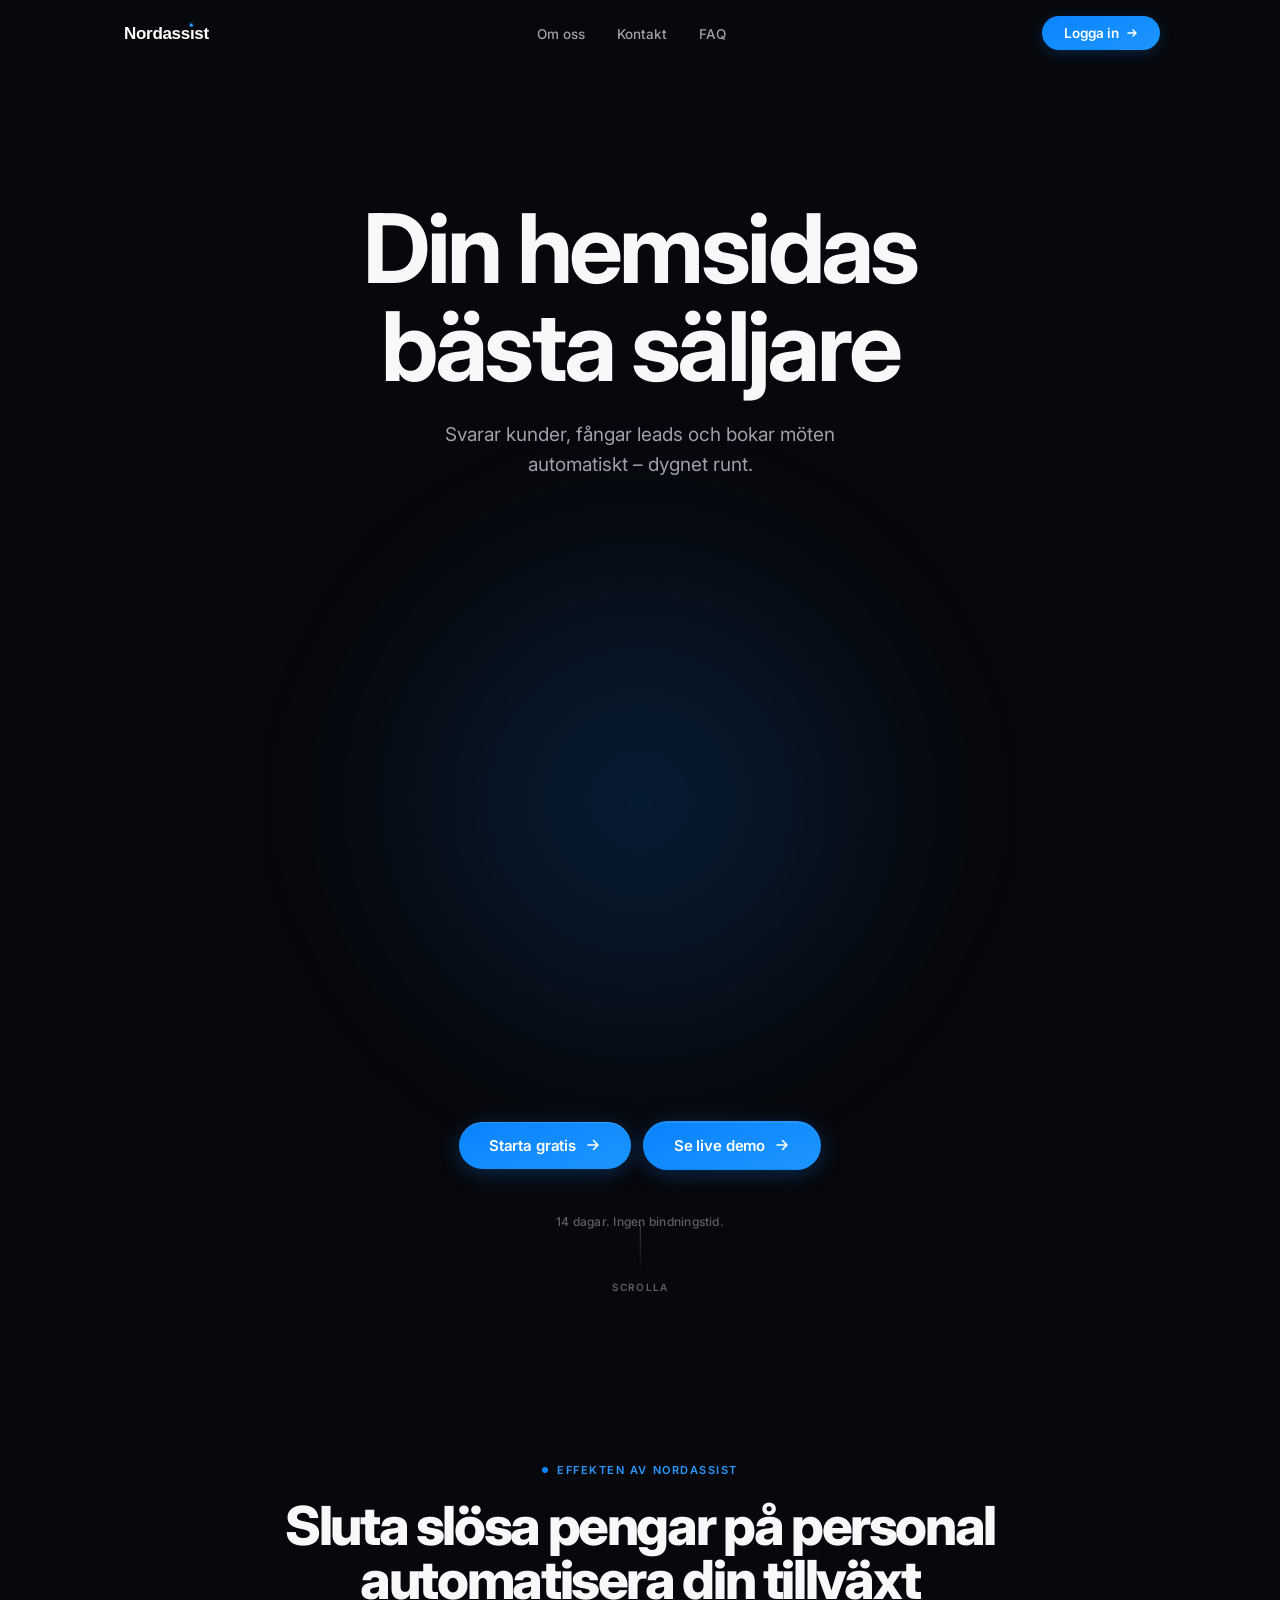
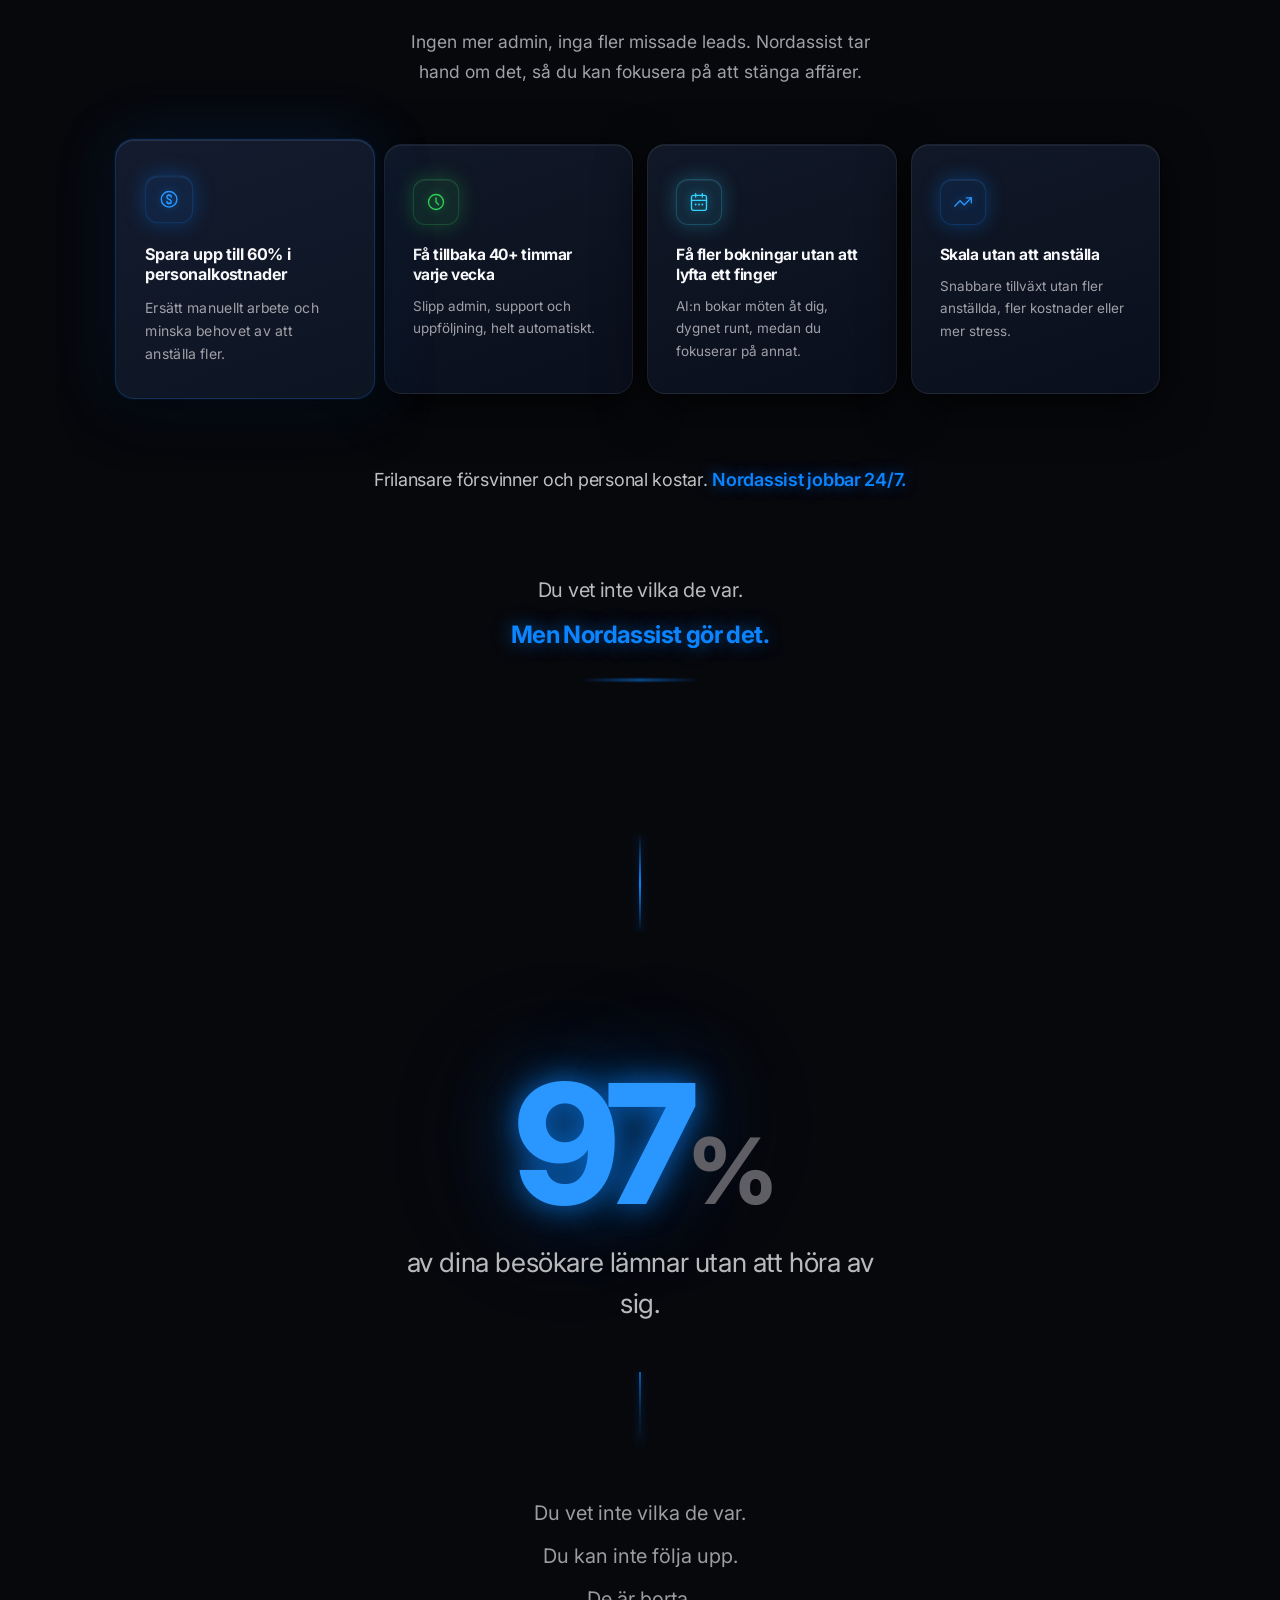
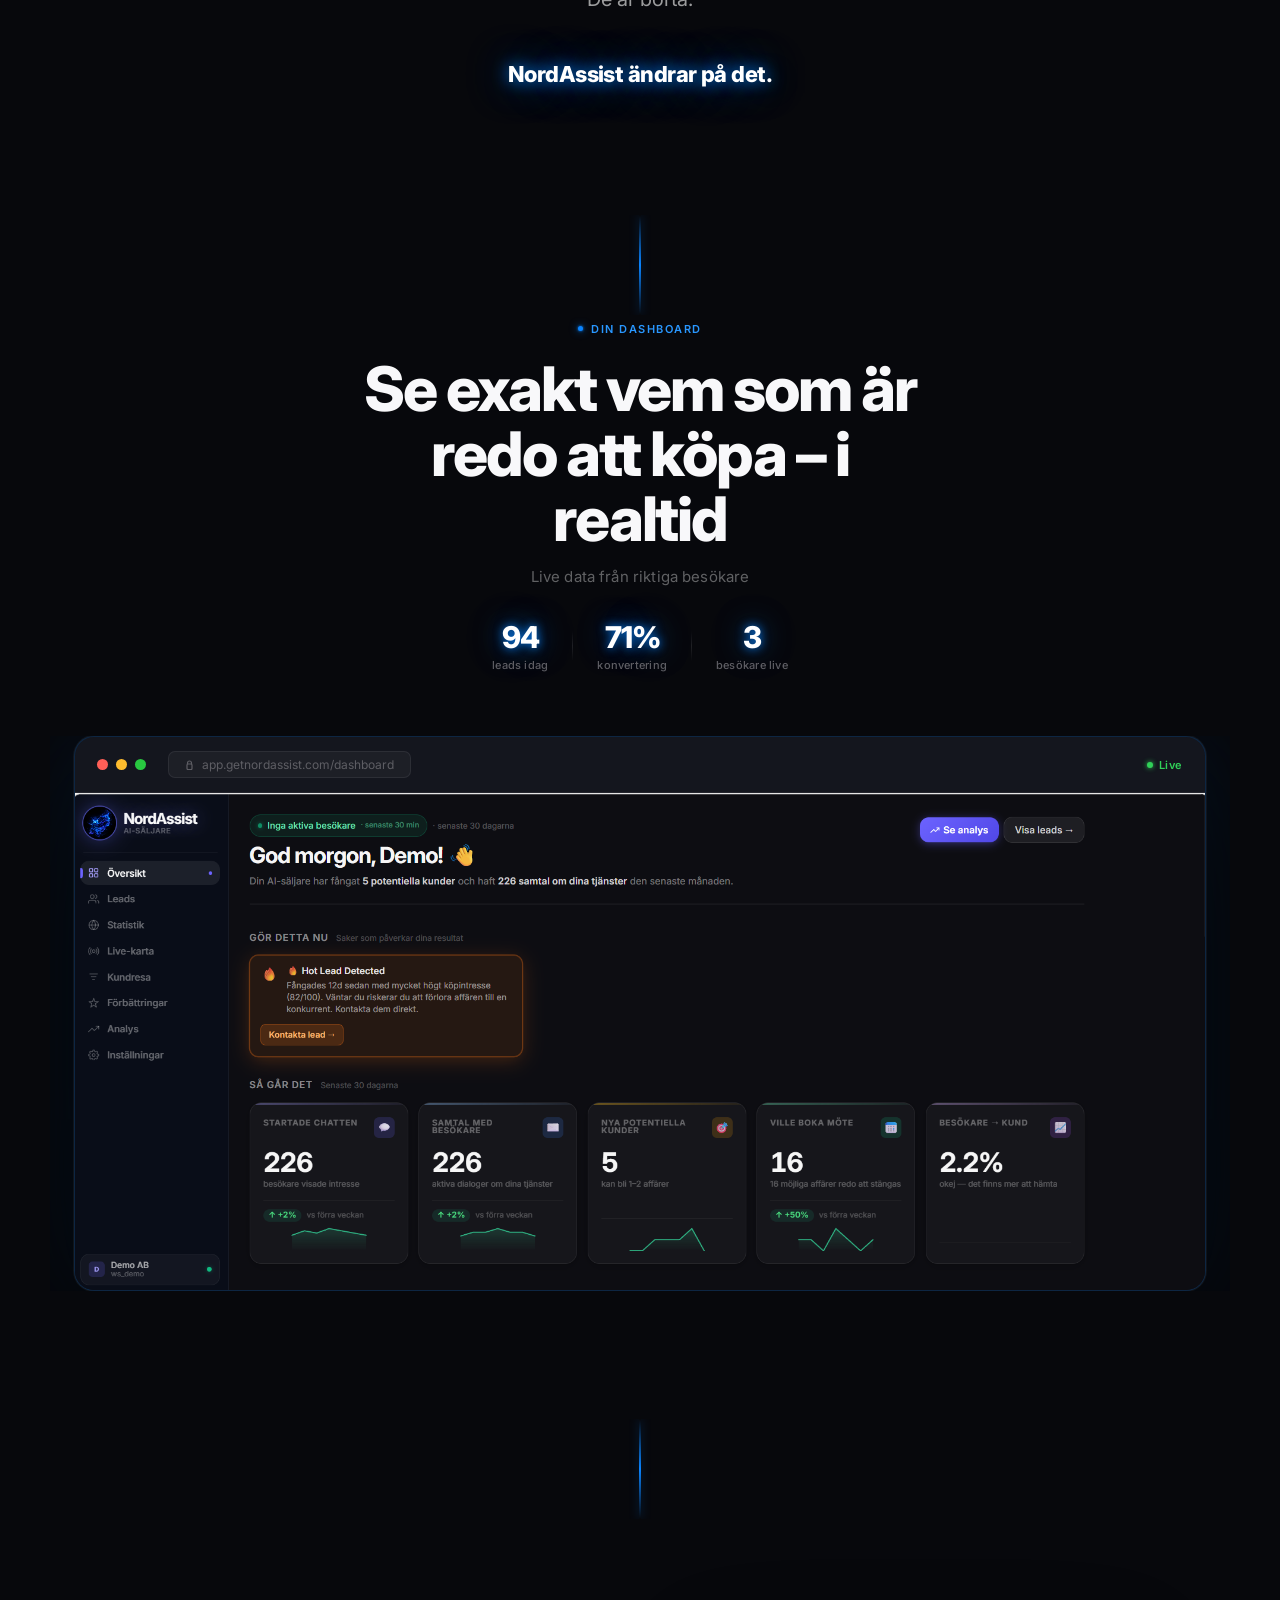
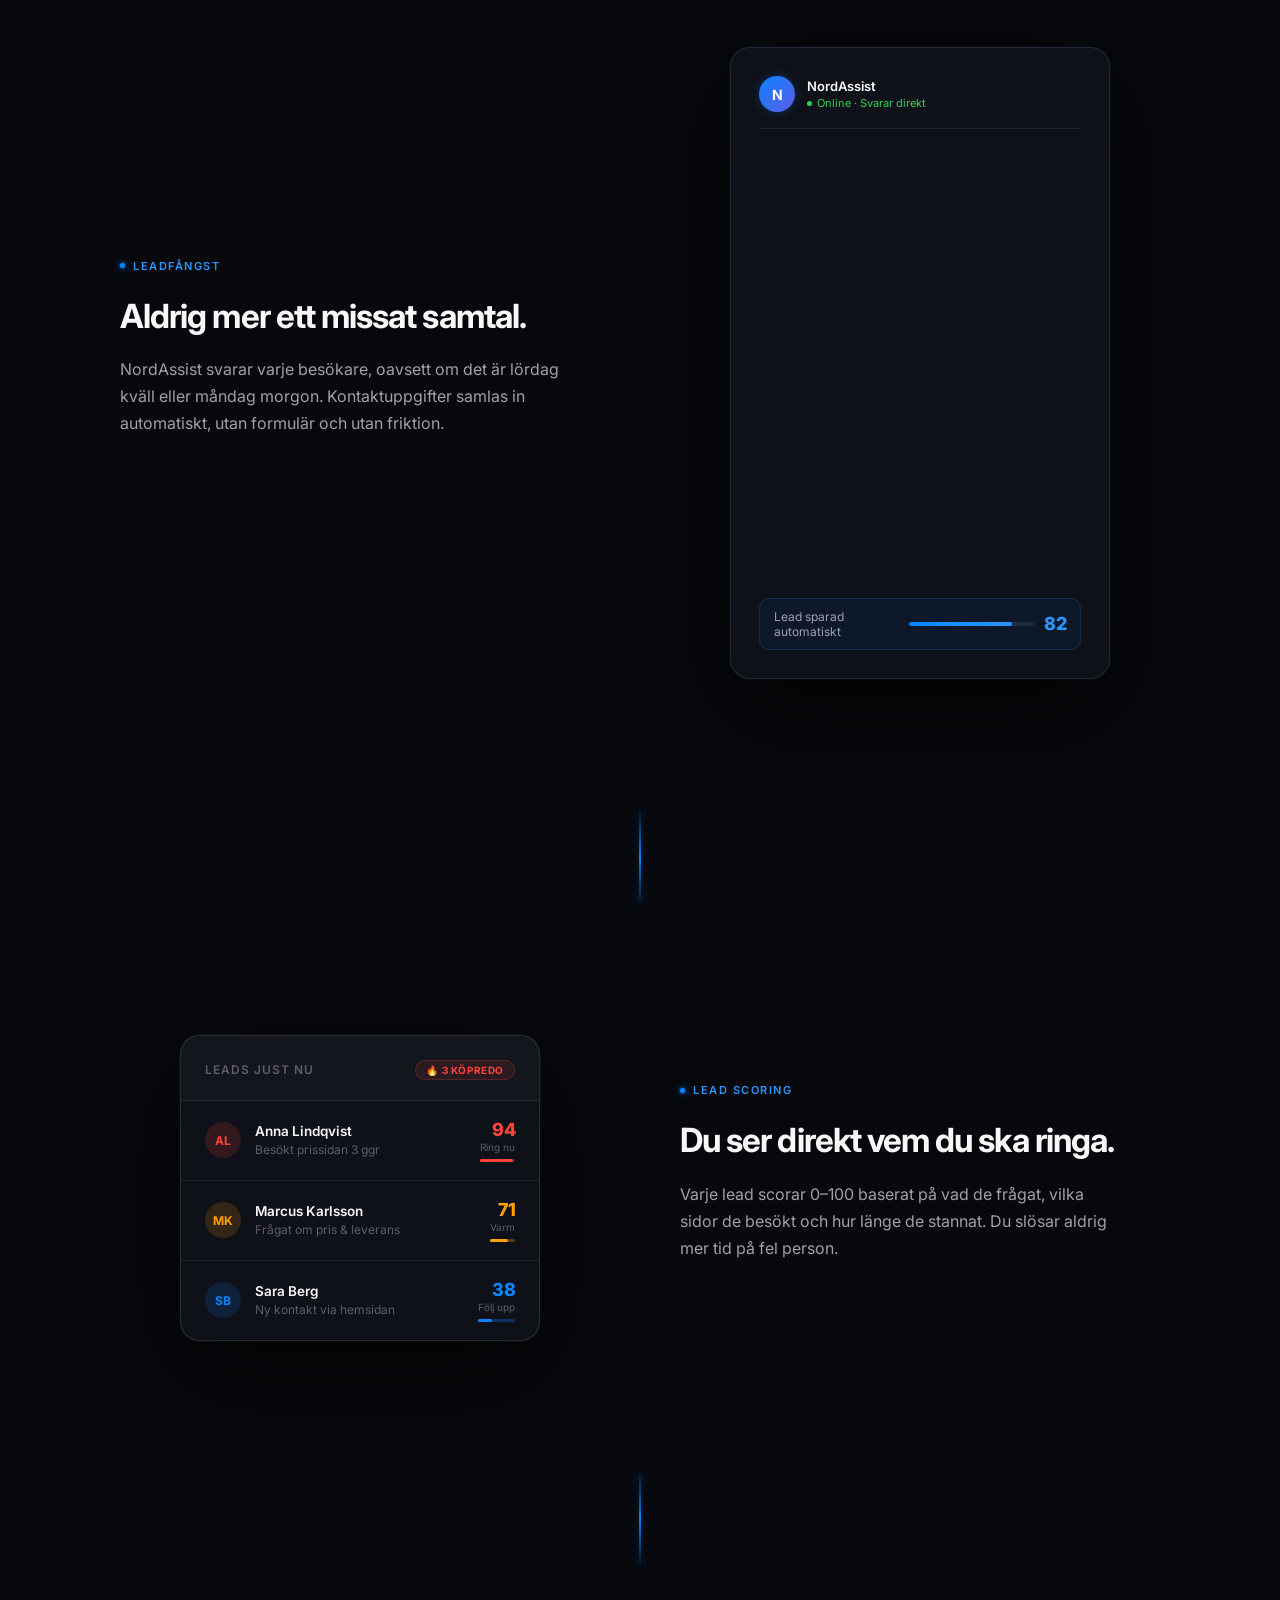
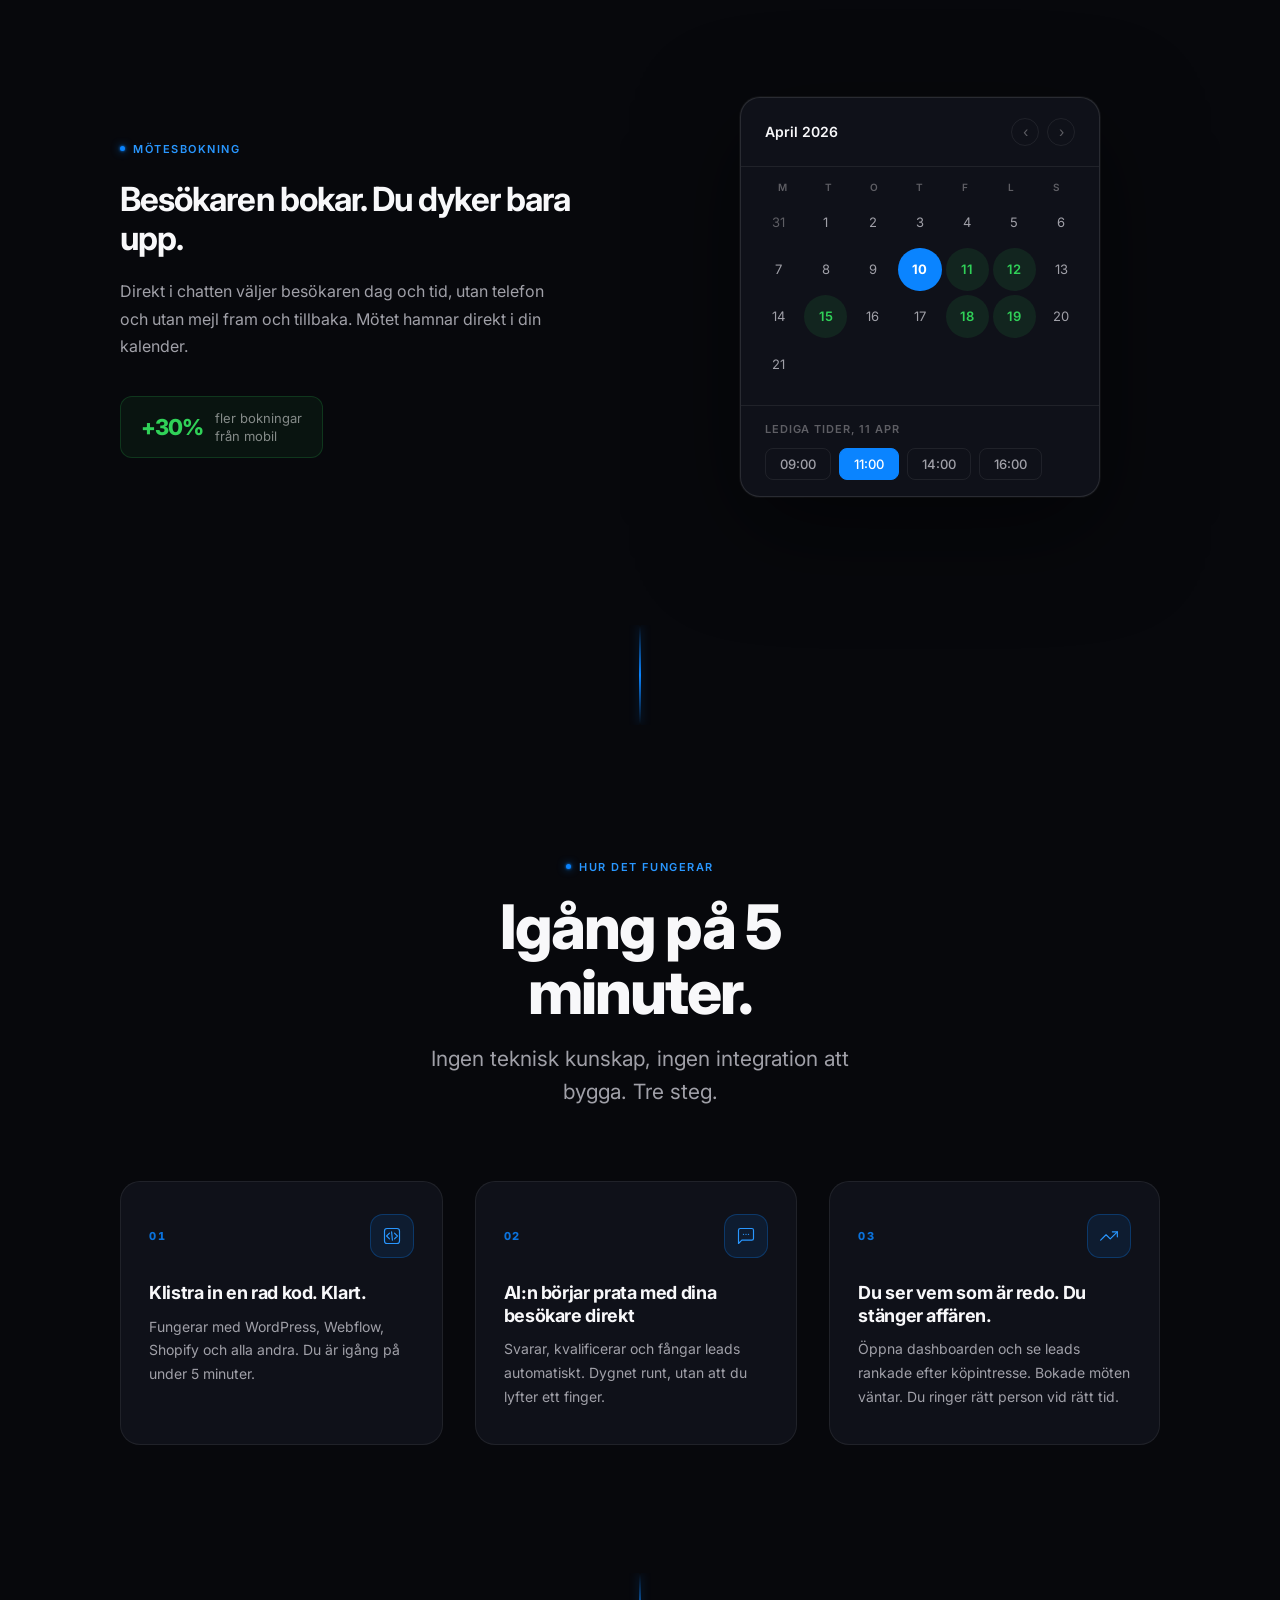
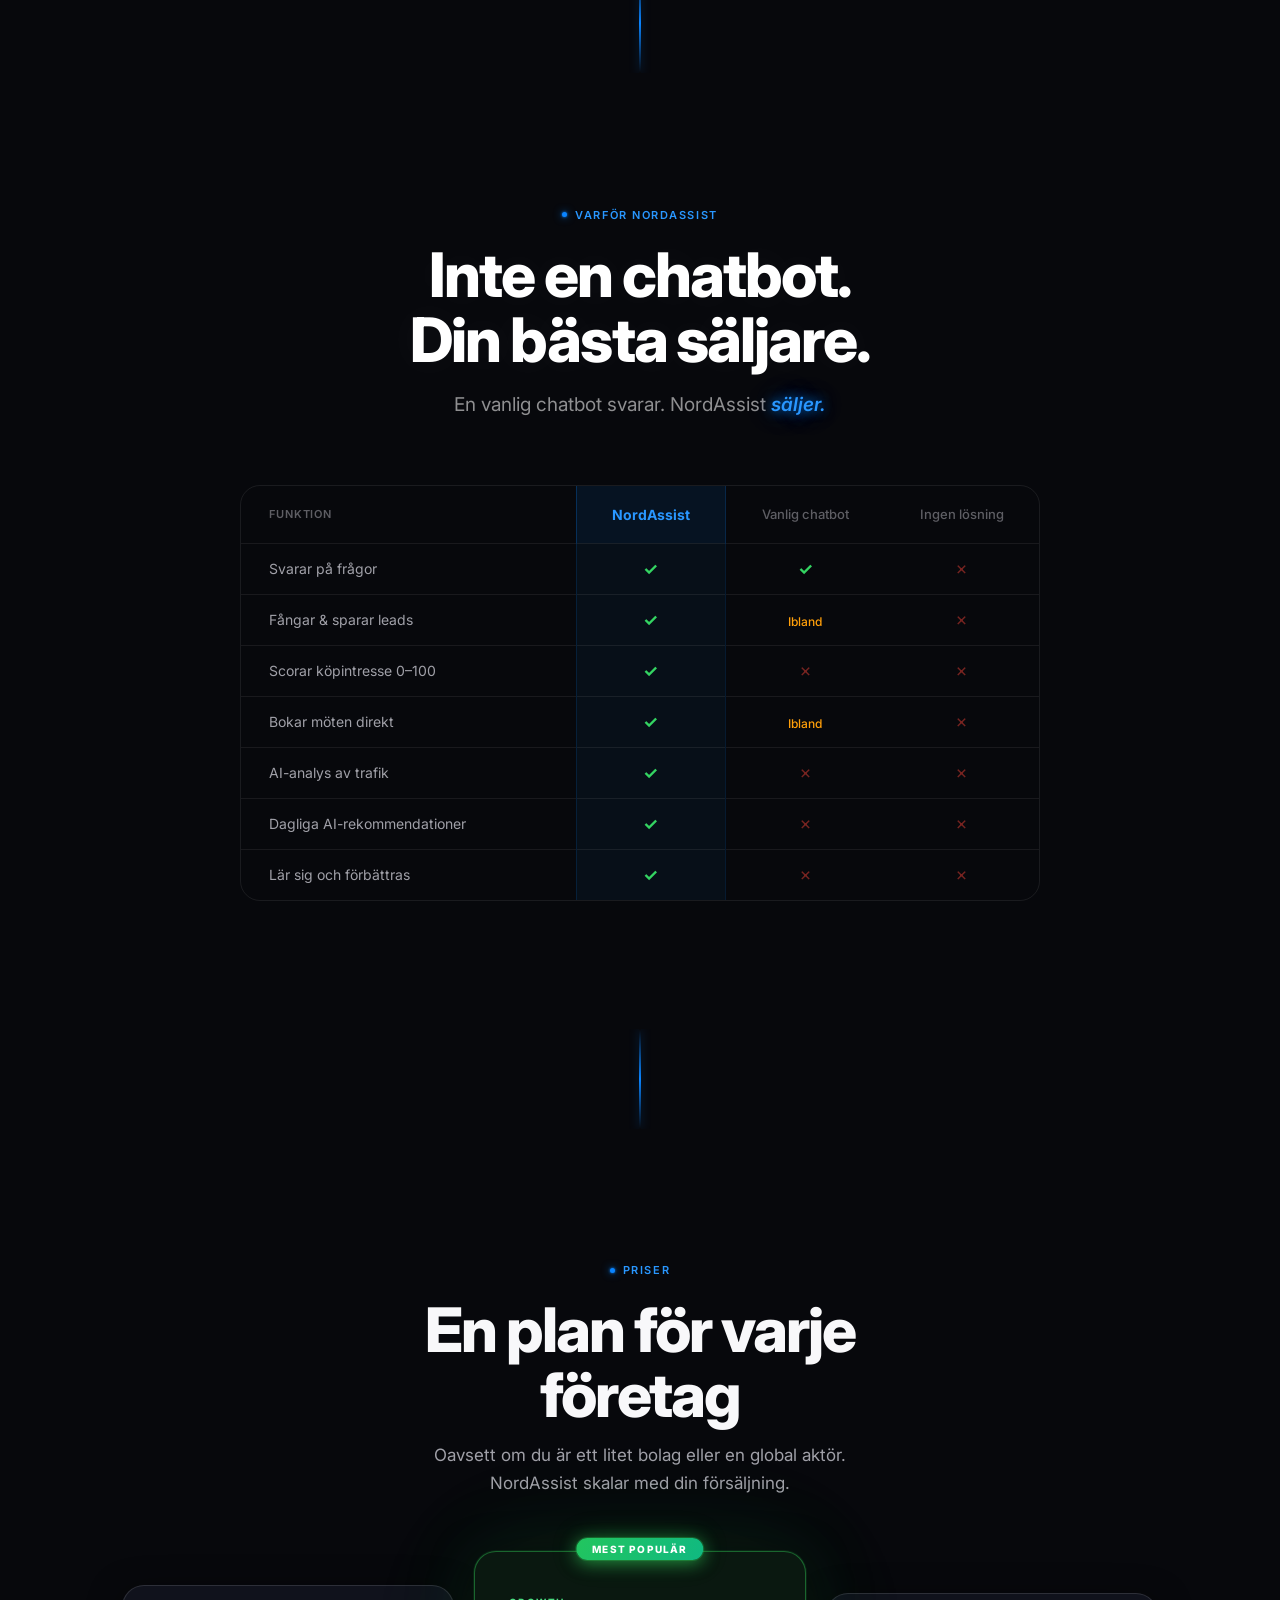
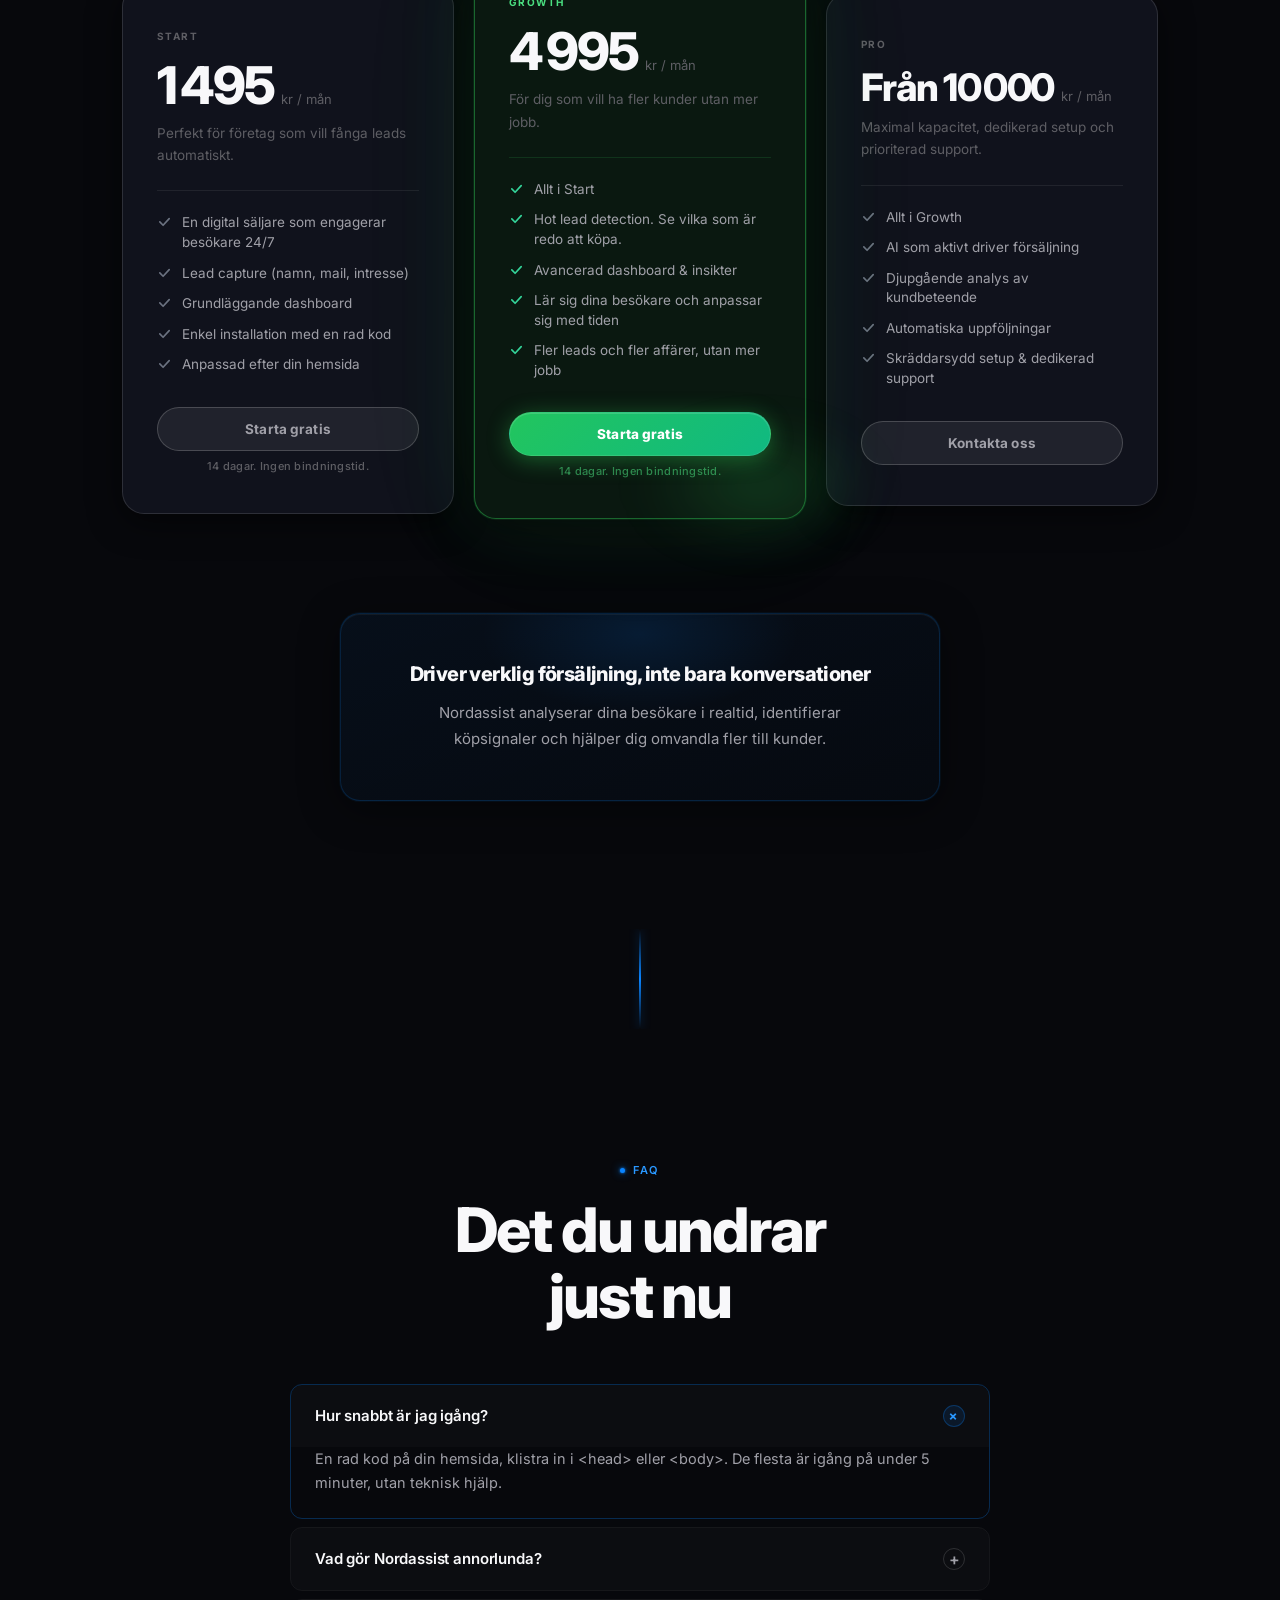
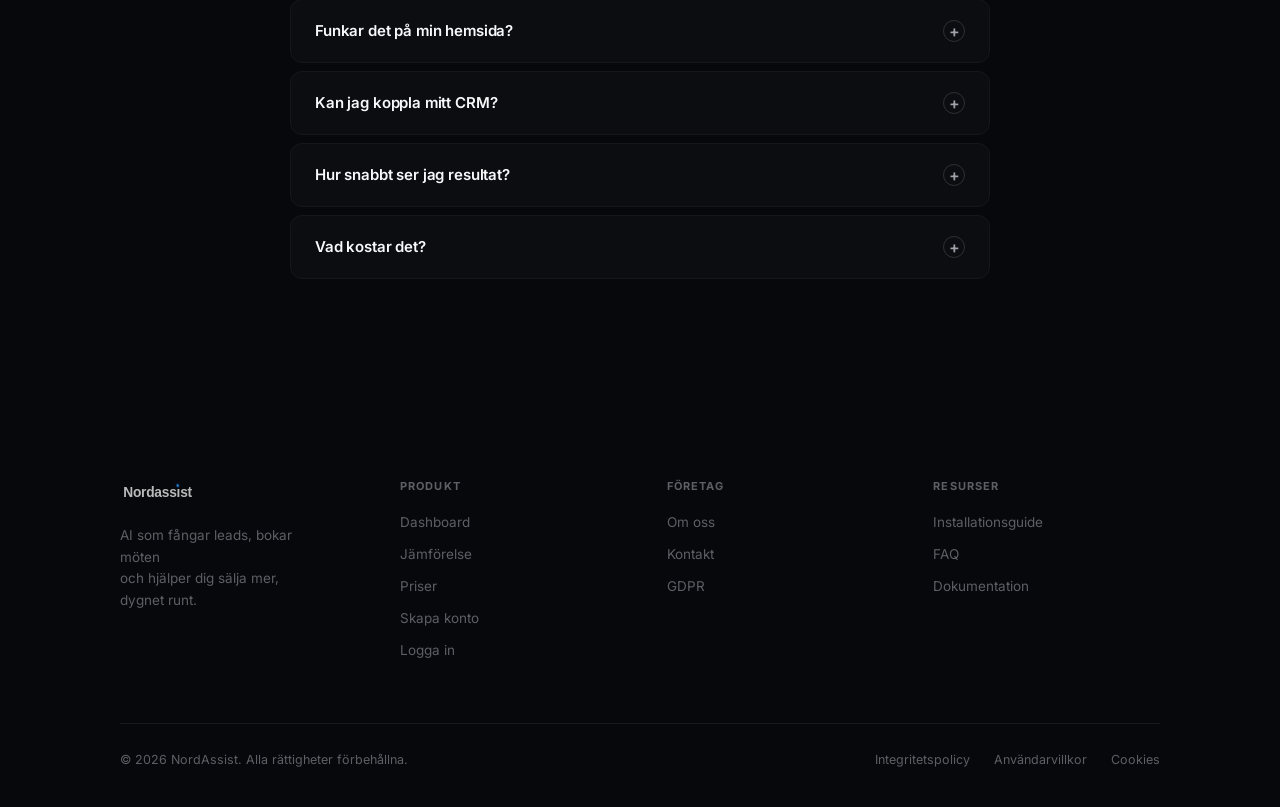
==== index.html @ 62714d72 "feat: replace widget embed with NordAssistConfig format on landing page Replaces old data-attribute " ====
<!DOCTYPE html>
<html lang="sv">
<head>
  <meta charset="UTF-8"/>
  <meta name="viewport" content="width=device-width, initial-scale=1.0, viewport-fit=cover"/>
  <meta name="theme-color" content="#07080c"/>
  <meta name="apple-mobile-web-app-capable" content="yes"/>

  <!-- ── SEO ── -->
  <title>NordAssist. Din AI-säljare som aldrig sover</title>
  <meta name="description" content="NordAssist fångar leads, kvalificerar köpare och bokar möten automatiskt. Dygnet runt. Starta 14 dagars gratis test. Ingen bindningstid."/>
  <meta name="robots" content="index, follow"/>
  <link rel="canonical" href="https://getnordassist.com/"/>

  <!-- ── Open Graph ── -->
  <meta property="og:title"       content="NordAssist. Din AI-säljare som aldrig sover"/>
  <meta property="og:description" content="Fångar leads, kvalificerar köpare och bokar möten automatiskt. Dygnet runt."/>
  <meta property="og:type"        content="website"/>
  <meta property="og:url"         content="https://getnordassist.com/"/>

  <!-- ── Fonts ── -->
  <link rel="preconnect" href="https://fonts.googleapis.com"/>
  <link rel="preconnect" href="https://fonts.gstatic.com" crossorigin/>
  <link href="https://fonts.googleapis.com/css2?family=Inter:ital,wght@0,300;0,400;0,500;0,600;0,700;0,800;0,900;1,400&display=swap" rel="stylesheet"/>

  <!-- ── Stylesheet ── -->
  <link rel="stylesheet" href="./style.css?v=40"/>
</head>
<body>


<!-- ════════════════════════
     MOBILE MENU
════════════════════════ -->
<div class="mob-menu" id="mobMenu">
  <button class="mob-close" id="mobClose" aria-label="Stäng meny">×</button>
  <a href="./om-oss.html">Om oss</a>
  <a href="./kontakt.html">Kontakt</a>
  <a href="#faq">FAQ</a>
  <a href="https://app.getnordassist.com/login" style="margin-top:8px;" class="btn btn-primary">Logga in →</a>
</div>

<!-- ════════════════════════
     NAV
════════════════════════ -->
<nav id="nav" aria-label="Huvudmeny">
  <div class="w">
    <div class="nav-wrap">
      <a href="/" class="nav-logo" aria-label="NordAssist startsida">
        <img src="./assets/nordassist-logo-v5.svg" alt="NordAssist"/>
      </a>
      <ul class="nav-links">
        <li><a href="./om-oss.html">Om oss</a></li>
        <li><a href="./kontakt.html">Kontakt</a></li>
        <li><a href="#faq">FAQ</a></li>
      </ul>
      <div class="nav-right">
        <a href="https://app.getnordassist.com/login" class="nav-cta">
          Logga in
          <svg width="12" height="12" viewBox="0 0 12 12" fill="none" aria-hidden="true">
            <path d="M2 6h8M7 3l3 3-3 3" stroke="currentColor" stroke-width="1.5" stroke-linecap="round" stroke-linejoin="round"/>
          </svg>
        </a>
        <button class="hamburger" id="mobOpen" aria-label="Öppna meny">
          <span></span><span></span><span></span>
        </button>
      </div>
    </div>
  </div>
</nav>

<!-- ════════════════════════
     ① HERO
════════════════════════ -->
<section id="hero">

  <div class="hero-inner">

    <h1 class="hero-title r">
      Din hemsidas bästa säljare
    </h1>

    <p class="hero-sub r r-d1">
      Svarar kunder, fångar leads och bokar möten automatiskt – dygnet runt.
    </p>

    <div class="hero-video-wrap r r-d2">
      <video autoplay loop muted playsinline aria-hidden="true">
        <source src="./assets/hero-bg.mp4" type="video/mp4"/>
      </video>
    </div>

    <div class="hero-actions r r-d3">
      <a href="https://app.getnordassist.com/signup" class="btn btn-primary">
        Starta gratis
        <svg viewBox="0 0 16 16" fill="none" aria-hidden="true">
          <path d="M3 8h10M8.5 3.5L13 8l-4.5 4.5" stroke="currentColor" stroke-width="1.6" stroke-linecap="round" stroke-linejoin="round"/>
        </svg>
      </a>
      <a href="https://app.getnordassist.com/demo-login" class="btn btn-demo" target="_blank" rel="noopener" style="color:#fff;background:linear-gradient(160deg,#0A84FF 0%,#1d96ff 100%);border:1px solid transparent;box-shadow:inset 0 1px 0 rgba(255,255,255,.12),0 4px 20px rgba(10,132,255,.28)">
        Se live demo
        <svg viewBox="0 0 16 16" fill="none" aria-hidden="true">
          <path d="M3 8h10M8.5 3.5L13 8l-4.5 4.5" stroke="currentColor" stroke-width="1.6" stroke-linecap="round" stroke-linejoin="round"/>
        </svg>
      </a>
    </div>

    <div class="hero-proof r r-d4" aria-label="Socialt bevis">
      <span class="hero-proof-item">14 dagar. Ingen bindningstid.</span>
    </div>

  </div>

  <div class="scroll-cue" aria-hidden="true">
    <div class="scroll-cue-line"></div>
    <span class="scroll-cue-label">Scrolla</span>
  </div>

</section>

<!-- ════════════════════════
     ② VALUE PROPS (ROI)
════════════════════════ -->
<section id="value-props" aria-label="ROI och värde">

  <div class="vp-header">
    <div class="vp-eyebrow">
      <span class="vp-eyebrow-dot" aria-hidden="true"></span>
      Effekten av Nordassist
    </div>
    <h2 class="vp-title">Sluta slösa pengar på personal<br>automatisera din tillväxt</h2>
    <p class="vp-sub">Ingen mer admin, inga fler missade leads. Nordassist tar hand om det, så du kan fokusera på att stänga affärer.</p>
  </div>

  <div class="vp-grid">

    <div class="vp-card vp-card--primary">
      <div class="vp-icon vp-icon--blue">
        <svg width="20" height="20" viewBox="0 0 24 24" fill="none" stroke="currentColor" stroke-width="1.6" stroke-linecap="round" stroke-linejoin="round" aria-hidden="true">
          <circle cx="12" cy="12" r="9"/>
          <path d="M14.5 9.5a2.5 2.5 0 0 0-5 0c0 1.4 1.2 2.1 2.5 2.5s2.5 1.1 2.5 2.5a2.5 2.5 0 0 1-5 0"/>
          <path d="M12 7v1M12 16v1"/>
        </svg>
      </div>
      <p class="vp-card-title">Spara upp till 60% i personalkostnader</p>
      <p class="vp-card-text">Ersätt manuellt arbete och minska behovet av att anställa fler.</p>
    </div>

    <div class="vp-card vp-card--green">
      <div class="vp-icon vp-icon--green">
        <svg width="20" height="20" viewBox="0 0 24 24" fill="none" stroke="currentColor" stroke-width="1.6" stroke-linecap="round" stroke-linejoin="round" aria-hidden="true">
          <circle cx="12" cy="12" r="9"/>
          <path d="M12 7v5l3 3"/>
        </svg>
      </div>
      <p class="vp-card-title">Få tillbaka 40+ timmar varje vecka</p>
      <p class="vp-card-text">Slipp admin, support och uppföljning, helt automatiskt.</p>
    </div>

    <div class="vp-card vp-card--cyan">
      <div class="vp-icon vp-icon--cyan">
        <svg width="20" height="20" viewBox="0 0 24 24" fill="none" stroke="currentColor" stroke-width="1.6" stroke-linecap="round" stroke-linejoin="round" aria-hidden="true">
          <rect x="3" y="4" width="18" height="18" rx="2.5"/>
          <path d="M16 2v4M8 2v4M3 10h18"/>
          <path d="M8 15h.01M12 15h.01M16 15h.01" stroke-width="2.2"/>
        </svg>
      </div>
      <p class="vp-card-title">Få fler bokningar utan att lyfta ett finger</p>
      <p class="vp-card-text">AI:n bokar möten åt dig, dygnet runt, medan du fokuserar på annat.</p>
    </div>

    <div class="vp-card">
      <div class="vp-icon">
        <svg width="20" height="20" viewBox="0 0 24 24" fill="none" stroke="currentColor" stroke-width="1.6" stroke-linecap="round" stroke-linejoin="round" aria-hidden="true">
          <polyline points="22 7 13.5 15.5 8.5 10.5 2 17"/>
          <polyline points="16 7 22 7 22 13"/>
        </svg>
      </div>
      <p class="vp-card-title">Skala utan att anställa</p>
      <p class="vp-card-text">Snabbare tillväxt utan fler anställda, fler kostnader eller mer stress.</p>
    </div>

  </div>

  <div class="vp-tagline">
    <p class="vp-tagline-text">Frilansare försvinner och personal kostar. <strong>Nordassist jobbar 24/7.</strong></p>
  </div>

  <p class="vp-hook-text">
    Du vet inte vilka de var.<br>
    <strong>Men Nordassist gör det.</strong>
  </p>

</section>

<div class="section-connector" aria-hidden="true"></div>

<!-- ════════════════════════
     ③ PROBLEM HOOK
════════════════════════ -->
<section id="hook" aria-label="Problemet">
  <div class="w-xs" style="text-align:center">
    <div class="hook-stat r">
      <span>97</span><span style="font-size:.55em;color:var(--text-3)">%</span>
    </div>
    <p class="hook-label r r-d1">av dina besökare lämnar utan att höra av sig.</p>
    <div class="hook-divider" aria-hidden="true"></div>
    <p class="lead r r-d2 hook-pain" style="text-align:center">
      Du vet inte vilka de var.<br>Du kan inte följa upp.<br>De är borta.
    </p>
    <p class="r r-d3 hook-cta-line" style="margin-top:40px;">
      NordAssist ändrar på det.
    </p>
  </div>
</section>

<div class="section-connector" aria-hidden="true"></div>

<!-- ════════════════════════
     ③ DASHBOARD PREVIEW
════════════════════════ -->
<section id="dashboard" style="padding-bottom:var(--sec);background:var(--bg)">
  <div class="w">
    <div class="dash-label-row r">
      <div class="eyebrow" style="justify-content:center;margin-bottom:20px">Din dashboard</div>
      <h2 class="h2" style="text-align:center;max-width:580px;margin:0 auto 14px">
        Se exakt vem som är redo att köpa – i realtid
      </h2>
      <p class="lead dash-lead-sm" style="text-align:center;max-width:360px;margin:0 auto">
        Live data från riktiga besökare
      </p>
      <div class="dash-proof-nums">
        <span class="dash-proof-num">
          <span class="dash-proof-n">94</span>
          <span class="dash-proof-l">leads idag</span>
        </span>
        <span class="dash-proof-sep" aria-hidden="true"></span>
        <span class="dash-proof-num">
          <span class="dash-proof-n">71%</span>
          <span class="dash-proof-l">konvertering</span>
        </span>
        <span class="dash-proof-sep" aria-hidden="true"></span>
        <span class="dash-proof-num">
          <span class="dash-proof-n">3</span>
          <span class="dash-proof-l">besökare live</span>
        </span>
      </div>
    </div>
  </div>
  <div class="dash-frame r r-d1">
    <div class="dash-window" id="dashClickable" role="button" tabindex="0" aria-label="Klicka för att se dashboarden i helskärm" title="Klicka för att förstora">
      <div class="dash-bar" aria-hidden="true">
        <div class="dash-dot dash-dot-r"></div>
        <div class="dash-dot dash-dot-y"></div>
        <div class="dash-dot dash-dot-g"></div>
        <div class="dash-url">
          <svg width="9" height="10" viewBox="0 0 9 10" fill="none" aria-hidden="true">
            <rect x="2" y="4" width="5" height="5.5" rx="1" stroke="currentColor" stroke-width="1.2"/>
            <path d="M2.5 4V3a2 2 0 014 0v1" stroke="currentColor" stroke-width="1.2"/>
          </svg>
          app.getnordassist.com/dashboard
        </div>
        <div class="dash-live">
          <span class="dash-live-dot"></span>
          Live
        </div>
      </div>
      <div class="dash-img-wrap">
        <img class="dash-img" src="./assets/dashboard.png" alt="NordAssist dashboard. Översikt med leads, konversationer och nyckeltal" loading="lazy"/>
        <div class="dash-zoom-hint" aria-hidden="true">
          <svg viewBox="0 0 20 20" fill="none" stroke="currentColor" stroke-width="1.6"><circle cx="9" cy="9" r="6"/><path d="M13.5 13.5L17 17"/><path d="M9 6v6M6 9h6"/></svg>
          Förstora
        </div>
      </div>
    </div>
  </div>
</section>

<div class="section-connector" aria-hidden="true"></div>

<!-- ── Dashboard lightbox ── -->
<div class="lb-overlay" id="dashLightbox" role="dialog" aria-modal="true" aria-label="Dashboard förhandsgranskning">
  <button class="lb-close" id="dashLbClose" aria-label="Stäng">
    <svg viewBox="0 0 24 24" fill="none" stroke="currentColor" stroke-width="2" stroke-linecap="round" stroke-linejoin="round"><path d="M18 6L6 18M6 6l12 12"/></svg>
  </button>
  <div class="lb-img-wrap" id="dashLbImgWrap">
    <img src="./assets/dashboard.png" alt="NordAssist dashboard" class="lb-img"/>
  </div>
</div>

<!-- ════════════════════════
     ④ FEATURE: LEAD CAPTURE
════════════════════════ -->
<section class="feature-section" aria-labelledby="feat1-title">
  <div class="w">
    <div class="feature-grid">

      <div class="feature-copy r">
        <div class="eyebrow" style="margin-bottom:24px">Leadfångst</div>
        <h3 id="feat1-title" class="h3" style="margin-bottom:20px">Aldrig mer ett missat samtal.</h3>
        <p class="body" style="margin-bottom:36px;max-width:440px">
          NordAssist svarar varje besökare, oavsett om det är lördag kväll eller måndag morgon. Kontaktuppgifter samlas in automatiskt, utan formulär och utan friktion.
        </p>
      </div>

      <div class="feature-visual r r-d1" aria-hidden="true">
        <div class="chat-mock">
          <div class="chat-header">
            <div class="chat-avatar">N</div>
            <div class="chat-header-info">
              <div class="chat-name">NordAssist</div>
              <div class="chat-status">Online · Svarar direkt</div>
            </div>
          </div>
          <div class="chat-messages">
            <div class="chat-bubble chat-bubble-user">Hej! Vad kostar ett nytt badrum ungefär?</div>
            <div class="chat-bubble chat-bubble-ai">Det beror lite på storlek och material. Vill du att jag räknar på det?</div>
            <div class="chat-bubble chat-bubble-user">Ja gärna</div>
            <div class="chat-bubble chat-bubble-ai">Perfekt. Vad har du för telefonnummer så kan vi ta fram en offert?</div>
            <div class="chat-bubble chat-bubble-user">070 123 45 67</div>
            <div class="chat-typing" aria-label="NordAssist skriver">
              <span class="chat-typing-dot"></span>
              <span class="chat-typing-dot"></span>
              <span class="chat-typing-dot"></span>
            </div>
          </div>
          <div class="chat-score-row">
            <div class="chat-score-label">Lead sparad automatiskt</div>
            <div class="chat-score-bar"><div class="chat-score-fill" style="width:82%"></div></div>
            <div class="chat-score-value">82</div>
          </div>
        </div>
      </div>

    </div>
  </div>
</section>

<div class="section-connector" aria-hidden="true"></div>

<!-- ════════════════════════
     ⑤ FEATURE: LEAD SCORING
════════════════════════ -->
<section class="feature-section" aria-labelledby="feat2-title">
  <div class="w">
    <div class="feature-grid reverse">

      <div class="feature-copy r">
        <div class="eyebrow" style="margin-bottom:24px">Lead scoring</div>
        <h3 id="feat2-title" class="h3" style="margin-bottom:20px">Du ser direkt vem du ska ringa.</h3>
        <p class="body" style="margin-bottom:36px;max-width:440px">
          Varje lead scorar 0–100 baserat på vad de frågat, vilka sidor de besökt och hur länge de stannat. Du slösar aldrig mer tid på fel person.
        </p>
      </div>

      <div class="feature-visual r r-d1" aria-hidden="true">
        <div class="lead-mock">
          <div class="lead-mock-header">
            <div class="lead-mock-title">Leads just nu</div>
            <div class="lead-hot-badge">🔥 3 köpredo</div>
          </div>

          <div class="lead-item">
            <div class="lead-initials" style="background:rgba(255,69,58,.15);color:#FF453A">AL</div>
            <div class="lead-info">
              <div class="lead-name">Anna Lindqvist</div>
              <div class="lead-company">Besökt prissidan 3 ggr</div>
            </div>
            <div class="lead-score">
              <div class="lead-score-num" style="color:#FF453A">94</div>
              <div class="lead-score-sub">Ring nu</div>
              <div class="lead-bar" style="background:rgba(255,69,58,.3)"><div style="width:94%;height:100%;background:#FF453A;border-radius:2px"></div></div>
            </div>
          </div>

          <div class="lead-item">
            <div class="lead-initials" style="background:rgba(255,159,10,.15);color:#FF9F0A">MK</div>
            <div class="lead-info">
              <div class="lead-name">Marcus Karlsson</div>
              <div class="lead-company">Frågat om pris &amp; leverans</div>
            </div>
            <div class="lead-score">
              <div class="lead-score-num" style="color:#FF9F0A">71</div>
              <div class="lead-score-sub">Varm</div>
              <div class="lead-bar" style="background:rgba(255,159,10,.3)"><div style="width:71%;height:100%;background:#FF9F0A;border-radius:2px"></div></div>
            </div>
          </div>

          <div class="lead-item">
            <div class="lead-initials" style="background:rgba(10,132,255,.15);color:#0A84FF">SB</div>
            <div class="lead-info">
              <div class="lead-name">Sara Berg</div>
              <div class="lead-company">Ny kontakt via hemsidan</div>
            </div>
            <div class="lead-score">
              <div class="lead-score-num" style="color:#0A84FF">38</div>
              <div class="lead-score-sub">Följ upp</div>
              <div class="lead-bar" style="background:rgba(10,132,255,.3)"><div style="width:38%;height:100%;background:#0A84FF;border-radius:2px"></div></div>
            </div>
          </div>
        </div>
      </div>

    </div>
  </div>
</section>

<div class="section-connector" aria-hidden="true"></div>

<!-- ════════════════════════
     ⑥ FEATURE: BOOKING
════════════════════════ -->
<section class="feature-section" aria-labelledby="feat3-title">
  <div class="w">
    <div class="feature-grid">

      <div class="feature-copy r">
        <div class="eyebrow" style="margin-bottom:24px">Mötesbokning</div>
        <h3 id="feat3-title" class="h3" style="margin-bottom:20px">Besökaren bokar. Du dyker bara upp.</h3>
        <p class="body" style="margin-bottom:36px;max-width:440px">
          Direkt i chatten väljer besökaren dag och tid, utan telefon och utan mejl fram och tillbaka. Mötet hamnar direkt i din kalender.
        </p>
        <div class="feature-result">
          <div class="feature-result-num">+30%</div>
          <div class="feature-result-text">fler bokningar<br>från mobil</div>
        </div>
      </div>

      <div class="feature-visual r r-d1" aria-hidden="true">
        <div class="cal-mock">
          <div class="cal-header">
            <div class="cal-month">April 2026</div>
            <div class="cal-nav">
              <button class="cal-nav-btn" aria-label="Föregående månad">‹</button>
              <button class="cal-nav-btn" aria-label="Nästa månad">›</button>
            </div>
          </div>
          <div class="cal-days-header" aria-hidden="true">
            <div class="cal-day-label">M</div><div class="cal-day-label">T</div>
            <div class="cal-day-label">O</div><div class="cal-day-label">T</div>
            <div class="cal-day-label">F</div><div class="cal-day-label">L</div>
            <div class="cal-day-label">S</div>
          </div>
          <div class="cal-grid" aria-hidden="true">
            <div class="cal-cell" style="color:var(--text-3)">31</div>
            <div class="cal-cell">1</div><div class="cal-cell">2</div>
            <div class="cal-cell">3</div><div class="cal-cell">4</div>
            <div class="cal-cell">5</div><div class="cal-cell">6</div>
            <div class="cal-cell">7</div><div class="cal-cell">8</div>
            <div class="cal-cell">9</div><div class="cal-cell today">10</div>
            <div class="cal-cell available">11</div>
            <div class="cal-cell available">12</div>
            <div class="cal-cell">13</div>
            <div class="cal-cell">14</div>
            <div class="cal-cell available">15</div>
            <div class="cal-cell">16</div>
            <div class="cal-cell">17</div>
            <div class="cal-cell available">18</div>
            <div class="cal-cell available">19</div>
            <div class="cal-cell">20</div>
            <div class="cal-cell">21</div>
          </div>
          <div class="cal-slot-list">
            <div class="cal-slot-label">Lediga tider, 11 apr</div>
            <div class="cal-slots">
              <div class="cal-slot">09:00</div>
              <div class="cal-slot selected">11:00</div>
              <div class="cal-slot">14:00</div>
              <div class="cal-slot">16:00</div>
            </div>
          </div>
        </div>
      </div>

    </div>
  </div>
</section>

<div class="section-connector" aria-hidden="true"></div>

<!-- ════════════════════════
     ⑧ HOW IT WORKS
════════════════════════ -->
<section id="how" aria-labelledby="how-title">
  <div class="w">
    <div style="text-align:center" class="r">
      <div class="eyebrow" style="justify-content:center;margin-bottom:20px">Hur det fungerar</div>
      <h2 id="how-title" class="h2" style="max-width:480px;margin:0 auto">Igång på 5 minuter.</h2>
      <p class="lead" style="max-width:420px;margin:18px auto 0;text-align:center">
        Ingen teknisk kunskap, ingen integration att bygga. Tre steg.
      </p>
    </div>
    <div class="how-steps r r-d1">

      <div class="how-step">
        <div class="how-step-inner">
          <div class="how-step-top">
            <span class="how-num">01</span>
            <div class="how-icon" aria-hidden="true">
              <svg viewBox="0 0 24 24" fill="none" stroke="currentColor" stroke-width="1.4" stroke-linecap="round" stroke-linejoin="round">
                <rect x="3" y="3" width="18" height="18" rx="3"/>
                <path d="M9 8.5L5.5 12 9 15.5"/>
                <path d="M15 8.5L18.5 12 15 15.5"/>
                <line x1="11.5" y1="7" x2="12.5" y2="17"/>
              </svg>
            </div>
          </div>
          <div class="how-title">Klistra in en rad kod. Klart.</div>
          <p class="how-desc">Fungerar med WordPress, Webflow, Shopify och alla andra. Du är igång på under 5 minuter.</p>
        </div>
        <div class="how-connector" aria-hidden="true"></div>
      </div>

      <div class="how-step">
        <div class="how-step-inner">
          <div class="how-step-top">
            <span class="how-num">02</span>
            <div class="how-icon" aria-hidden="true">
              <svg viewBox="0 0 24 24" fill="none" stroke="currentColor" stroke-width="1.4" stroke-linecap="round" stroke-linejoin="round">
                <path d="M21 15a2 2 0 0 1-2 2H7l-4 4V5a2 2 0 0 1 2-2h14a2 2 0 0 1 2 2z"/>
                <circle cx="9" cy="10" r="0.8" fill="currentColor" stroke="none"/>
                <circle cx="12" cy="10" r="0.8" fill="currentColor" stroke="none"/>
                <circle cx="15" cy="10" r="0.8" fill="currentColor" stroke="none"/>
              </svg>
            </div>
          </div>
          <div class="how-title">AI:n börjar prata med dina besökare direkt</div>
          <p class="how-desc">Svarar, kvalificerar och fångar leads automatiskt. Dygnet runt, utan att du lyfter ett finger.</p>
        </div>
        <div class="how-connector" aria-hidden="true"></div>
      </div>

      <div class="how-step">
        <div class="how-step-inner">
          <div class="how-step-top">
            <span class="how-num">03</span>
            <div class="how-icon" aria-hidden="true">
              <svg viewBox="0 0 24 24" fill="none" stroke="currentColor" stroke-width="1.4" stroke-linecap="round" stroke-linejoin="round">
                <polyline points="22 7 13.5 15.5 8.5 10.5 2 17"/>
                <polyline points="16 7 22 7 22 13"/>
              </svg>
            </div>
          </div>
          <div class="how-title">Du ser vem som är redo. Du stänger affären.</div>
          <p class="how-desc">Öppna dashboarden och se leads rankade efter köpintresse. Bokade möten väntar. Du ringer rätt person vid rätt tid.</p>
        </div>
      </div>

    </div>
  </div>
</section>

<div class="section-connector" aria-hidden="true"></div>

<!-- ════════════════════════
     ⑨ COMPARISON
════════════════════════ -->
<section id="compare" aria-labelledby="compare-title">
  <div class="w">
    <div style="text-align:center" class="r">
      <div class="eyebrow" style="justify-content:center;margin-bottom:20px">Varför NordAssist</div>
      <h2 id="compare-title" class="h2 compare-title-strong" style="max-width:520px;margin:0 auto">Inte en chatbot.<br>Din bästa säljare.</h2>
      <p class="lead compare-sub" style="max-width:420px;margin:18px auto 0;text-align:center">
        En vanlig chatbot svarar. NordAssist <span class="compare-highlight">säljer.</span>
      </p>
    </div>
    <div class="compare-wrap r r-d1">
      <table class="compare-table">
        <thead>
          <tr class="compare-thead">
            <th class="compare-th feat" scope="col">Funktion</th>
            <th class="compare-th nord" scope="col">NordAssist</th>
            <th class="compare-th other" scope="col">Vanlig chatbot</th>
            <th class="compare-th other" scope="col">Ingen lösning</th>
          </tr>
        </thead>
        <tbody>
          <tr class="compare-row"><td class="compare-td">Svarar på frågor</td><td class="compare-td center nord-col"><span class="chk">✓</span></td><td class="compare-td center"><span class="chk">✓</span></td><td class="compare-td center"><span class="crs">✗</span></td></tr>
          <tr class="compare-row"><td class="compare-td">Fångar &amp; sparar leads</td><td class="compare-td center nord-col"><span class="chk">✓</span></td><td class="compare-td center"><span class="prt">Ibland</span></td><td class="compare-td center"><span class="crs">✗</span></td></tr>
          <tr class="compare-row"><td class="compare-td">Scorar köpintresse 0–100</td><td class="compare-td center nord-col"><span class="chk">✓</span></td><td class="compare-td center"><span class="crs">✗</span></td><td class="compare-td center"><span class="crs">✗</span></td></tr>
          <tr class="compare-row"><td class="compare-td">Bokar möten direkt</td><td class="compare-td center nord-col"><span class="chk">✓</span></td><td class="compare-td center"><span class="prt">Ibland</span></td><td class="compare-td center"><span class="crs">✗</span></td></tr>
          <tr class="compare-row"><td class="compare-td">AI-analys av trafik</td><td class="compare-td center nord-col"><span class="chk">✓</span></td><td class="compare-td center"><span class="crs">✗</span></td><td class="compare-td center"><span class="crs">✗</span></td></tr>
          <tr class="compare-row"><td class="compare-td">Dagliga AI-rekommendationer</td><td class="compare-td center nord-col"><span class="chk">✓</span></td><td class="compare-td center"><span class="crs">✗</span></td><td class="compare-td center"><span class="crs">✗</span></td></tr>
          <tr class="compare-row"><td class="compare-td">Lär sig och förbättras</td><td class="compare-td center nord-col"><span class="chk">✓</span></td><td class="compare-td center"><span class="crs">✗</span></td><td class="compare-td center"><span class="crs">✗</span></td></tr>
        </tbody>
      </table>
    </div>
  </div>
</section>

<div class="section-connector" aria-hidden="true"></div>

<!-- ════════════════════════
     ⑩ PRICING
════════════════════════ -->
<section id="pricing" class="pricing-v2-section" aria-labelledby="pricing-v2-title">
  <div class="pricing-v2-container">

    <div class="pricing-v2-header">
      <div class="eyebrow" style="justify-content:center;margin-bottom:20px">Priser</div>
      <h2 id="pricing-v2-title" class="h2" style="max-width:540px;margin:0 auto">En plan för varje företag</h2>
      <p class="pricing-v2-subtitle">Oavsett om du är ett litet bolag eller en global aktör. NordAssist skalar med din försäljning.</p>
    </div>

    <div class="pricing-v2-grid">

      <!-- ── START ── -->
      <div class="pricing-v2-card">
        <p class="pricing-v2-plan">Start</p>
        <div class="pricing-v2-price">
          <span class="pricing-v2-price-amount">1&thinsp;495</span>
          <span class="pricing-v2-price-period">kr / mån</span>
        </div>
        <p class="pricing-v2-desc">Perfekt för företag som vill fånga leads automatiskt.</p>
        <div class="pricing-v2-sep"></div>
        <ul class="pricing-v2-features">
          <li>En digital säljare som engagerar besökare 24/7</li>
          <li>Lead capture (namn, mail, intresse)</li>
          <li>Grundläggande dashboard</li>
          <li>Enkel installation med en rad kod</li>
          <li>Anpassad efter din hemsida</li>
        </ul>
        <a href="https://app.getnordassist.com/signup" class="pricing-v2-button pricing-v2-button--secondary">Starta gratis</a>
        <p class="pricing-v2-button-note">14 dagar. Ingen bindningstid.</p>
      </div>

      <!-- ── GROWTH (featured) ── -->
      <div class="pricing-v2-card pricing-v2-card--featured">
        <div class="pricing-v2-glow" aria-hidden="true"></div>
        <span class="pricing-v2-badge">Mest populär</span>
        <p class="pricing-v2-plan">Growth</p>
        <div class="pricing-v2-price">
          <span class="pricing-v2-price-amount">4&thinsp;995</span>
          <span class="pricing-v2-price-period">kr / mån</span>
        </div>
        <p class="pricing-v2-desc">För dig som vill ha fler kunder utan mer jobb.</p>
        <div class="pricing-v2-sep"></div>
        <ul class="pricing-v2-features">
          <li>Allt i Start</li>
          <li>Hot lead detection. Se vilka som är redo att köpa.</li>
          <li>Avancerad dashboard &amp; insikter</li>
          <li>Lär sig dina besökare och anpassar sig med tiden</li>
          <li>Fler leads och fler affärer, utan mer jobb</li>
        </ul>
        <a href="https://app.getnordassist.com/signup" class="pricing-v2-button pricing-v2-button--primary">Starta gratis</a>
        <p class="pricing-v2-button-note pricing-v2-button-note--featured">14 dagar. Ingen bindningstid.</p>
      </div>

      <!-- ── PRO ── -->
      <div class="pricing-v2-card">
        <p class="pricing-v2-plan">Pro</p>
        <div class="pricing-v2-price">
          <span class="pricing-v2-price-amount pricing-v2-price-amount--lg">Från&nbsp;10&thinsp;000</span>
          <span class="pricing-v2-price-period">kr / mån</span>
        </div>
        <p class="pricing-v2-desc">Maximal kapacitet, dedikerad setup och prioriterad support.</p>
        <div class="pricing-v2-sep"></div>
        <ul class="pricing-v2-features">
          <li>Allt i Growth</li>
          <li>AI som aktivt driver försäljning</li>
          <li>Djupgående analys av kundbeteende</li>
          <li>Automatiska uppföljningar</li>
          <li>Skräddarsydd setup &amp; dedikerad support</li>
        </ul>
        <a href="./kontakt.html" class="pricing-v2-button pricing-v2-button--secondary">Kontakta oss</a>
      </div>

    </div>

    <div class="pricing-v2-support">
      <p class="pricing-v2-support-title">Driver verklig försäljning, inte bara konversationer</p>
      <p class="pricing-v2-support-text">Nordassist analyserar dina besökare i realtid, identifierar köpsignaler och hjälper dig omvandla fler till kunder.</p>
    </div>

  </div>
</section>

<div class="section-connector" aria-hidden="true"></div>

<!-- ════════════════════════
     ⑪ FAQ
════════════════════════ -->
<section id="faq" aria-labelledby="faq-title">
  <div class="w">
    <div style="text-align:center" class="r">
      <div class="eyebrow" style="justify-content:center;margin-bottom:20px">FAQ</div>
      <h2 id="faq-title" class="h2" style="max-width:480px;margin:0 auto">Det du undrar just nu</h2>
    </div>
    <div class="faq-list r r-d1">

      <div class="faq-item open">
        <button class="faq-q">Hur snabbt är jag igång?<span class="faq-icon" aria-hidden="true">+</span></button>
        <div class="faq-a">En rad kod på din hemsida, klistra in i &lt;head&gt; eller &lt;body&gt;. De flesta är igång på under 5 minuter, utan teknisk hjälp.</div>
      </div>

      <div class="faq-item">
        <button class="faq-q">Vad gör Nordassist annorlunda?<span class="faq-icon" aria-hidden="true">+</span></button>
        <div class="faq-a">NordAssist förstår sammanhang, kvalificerar leads, scorar köpintresse och bokar möten automatiskt. Inte förinställda svar, utan en AI-säljare som faktiskt konverterar.</div>
      </div>

      <div class="faq-item">
        <button class="faq-q">Funkar det på min hemsida?<span class="faq-icon" aria-hidden="true">+</span></button>
        <div class="faq-a">Ja. WordPress, Webflow, Shopify eller eget system. Kan du lägga till en script-tagg? Då fungerar det.</div>
      </div>

      <div class="faq-item">
        <button class="faq-q">Kan jag koppla mitt CRM?<span class="faq-icon" aria-hidden="true">+</span></button>
        <div class="faq-a">Ja. Via Zapier, webhooks eller direktintegration kopplar du NordAssist till HubSpot, Pipedrive, Salesforce och de flesta andra system.</div>
      </div>

      <div class="faq-item">
        <button class="faq-q">Hur snabbt ser jag resultat?<span class="faq-icon" aria-hidden="true">+</span></button>
        <div class="faq-a">De flesta ser sina första leads och konversationer inom 24 timmar. Affärsresultat märks oftast redan under den första veckan.</div>
      </div>

      <div class="faq-item">
        <button class="faq-q">Vad kostar det?<span class="faq-icon" aria-hidden="true">+</span></button>
        <div class="faq-a">Från 1 495 kr/mån (Start). Growth kostar 4 995 kr/mån och Pro börjar på 10 000 kr/mån. Alla planer inkluderar 14 dagars gratis test utan kreditkort. Byt plan eller avsluta när du vill.</div>
      </div>

    </div>
  </div>
</section>

<!-- ════════════════════════
     FOOTER
════════════════════════ -->
<footer id="footer">
  <div class="w">
    <div class="footer-top">
      <div>
        <a href="/" class="footer-logo" aria-label="NordAssist">
          <img src="./assets/nordassist-logo-v5.svg" alt="NordAssist" class="footer-logo-img"/>
        </a>
        <p class="footer-brand-desc">AI som fångar leads, bokar möten<br>och hjälper dig sälja mer, dygnet runt.</p>
      </div>
      <div class="footer-cols">
        <div class="footer-col">
          <div class="footer-col-head">Produkt</div>
          <ul>
            <li><a href="#dashboard">Dashboard</a></li>
            <li><a href="#compare">Jämförelse</a></li>
            <li><a href="#pricing">Priser</a></li>
            <li><a href="https://app.getnordassist.com/signup">Skapa konto</a></li>
            <li><a href="https://app.getnordassist.com/login">Logga in</a></li>
          </ul>
        </div>
        <div class="footer-col">
          <div class="footer-col-head">Företag</div>
          <ul>
            <li><a href="/om-oss.html">Om oss</a></li>
            <li><a href="/kontakt.html">Kontakt</a></li>
            <li><a href="/gdpr.html">GDPR</a></li>
          </ul>
        </div>
        <div class="footer-col">
          <div class="footer-col-head">Resurser</div>
          <ul>
            <li><a href="/installationsguide.html">Installationsguide</a></li>
            <li><a href="#faq">FAQ</a></li>
            <li><a href="/dokumentation.html">Dokumentation</a></li>
          </ul>
        </div>
      </div>
    </div>
    <div class="footer-bottom">
      <span class="footer-copy">© 2026 NordAssist. Alla rättigheter förbehållna.</span>
      <div class="footer-legal">
        <a href="/integritetspolicy.html">Integritetspolicy</a>
        <a href="/anvandarvillkor.html">Användarvillkor</a>
        <a href="/cookies.html">Cookies</a>
      </div>
    </div>
  </div>
</footer>

<!-- ── Sticky mobile CTA ── -->
<div class="sticky-cta" id="stickyCta" aria-hidden="true">
  <a href="https://app.getnordassist.com/signup">
    Starta gratis
    <svg width="13" height="13" viewBox="0 0 16 16" fill="none" aria-hidden="true">
      <path d="M3 8h10M8.5 3.5L13 8l-4.5 4.5" stroke="currentColor" stroke-width="1.8" stroke-linecap="round" stroke-linejoin="round"/>
    </svg>
  </a>
  <p class="sticky-cta-sub">14 dagar. Ingen bindningstid.</p>
</div>

<!-- ── Scripts ── -->
<script src="./script.js"></script>

<!-- ── NordAssist Widget ── -->
<script>
  window.NordAssistConfig = {
    clientId: 'nordassist-internal',
    dashboardUrl: 'https://app.getnordassist.com',
    voiceEnabled: true,
  };
</script>

<script src="https://app.getnordassist.com/clients.js"></script>
<script src="https://app.getnordassist.com/widget.js" defer></script>
</body>
</html>
---- style.css ----
/* ═══════════════════════════════════════════════════
   NordAssist — Landing Page Styles
   ═══════════════════════════════════════════════════ */

/* ─────────────────────────────────────────
   RESET & BASE
───────────────────────────────────────── */
*,*::before,*::after{box-sizing:border-box;margin:0;padding:0}
html{
  scroll-behavior:smooth;-webkit-text-size-adjust:100%;scroll-padding-top:68px;
  background:#07080c;
}
body{
  font-family:'Inter',-apple-system,BlinkMacSystemFont,sans-serif;
  background:#07080c;
  color:#f0f0f5;
  overflow-x:hidden;
  -webkit-font-smoothing:antialiased;
  -moz-osx-font-smoothing:grayscale;
}
/* Uniform canvas — every section sits on the same base */
section,main,#hero,#value-props,#hook,#dashboard,
.feature-section,#results,#how,#compare,
.pricing-v2-section,#pricing,#faq,#cta,#footer{
  background:#07080c;
}
/* No global overlay — pure canvas */
img,video{max-width:100%;display:block}
a{text-decoration:none;color:inherit}
button{font-family:inherit;cursor:pointer;border:none;background:none}

/* ─────────────────────────────────────────
   DESIGN TOKENS
───────────────────────────────────────── */
:root{
  --bg:          #07080c;
  --bg-raise:    #0b0d14;
  --bg-float:    #0f1119;
  --surface:     #131720;
  --border:      rgba(255,255,255,0.07);
  --border-hi:   rgba(255,255,255,0.11);
  --blue:        #0A84FF;
  --blue-2:      #2997FF;
  --blue-dim:    rgba(10,132,255,0.10);
  --blue-glow:   rgba(10,132,255,0.22);
  --blue-border: rgba(10,132,255,0.28);
  --text:        #F8F8FA;
  --text-2:      #A0A0A8;
  --text-3:      #5E5E64;
  --green:       #30D158;
  --orange:      #FF9F0A;
  --r:           12px;
  --r-lg:        20px;
  --r-xl:        28px;
  --sec:         128px;
  --sec-m:       80px;
  --max:         1120px;
  /* ── Animation system ── */
  --ease:        cubic-bezier(.25,.46,.45,.94);
  --ease-out:    cubic-bezier(.16,1,.3,1);
  --dur-micro:   .15s;
  --dur-hover:   .22s;
  --dur-reveal:  .62s;
}

/* ─────────────────────────────────────────
   LAYOUT
───────────────────────────────────────── */
.w{max-width:var(--max);margin:0 auto;padding:0 40px}
.w-sm{max-width:760px;margin:0 auto;padding:0 40px}
.w-xs{max-width:560px;margin:0 auto;padding:0 40px}

/* ─────────────────────────────────────────
   TYPOGRAPHY
───────────────────────────────────────── */
.eyebrow{
  display:inline-flex;align-items:center;gap:8px;
  font-size:11px;font-weight:600;letter-spacing:.14em;text-transform:uppercase;
  color:var(--blue-2);
}
.eyebrow::before{
  content:'';width:5px;height:5px;border-radius:50%;
  background:var(--blue);box-shadow:0 0 10px var(--blue);
  animation:pulse 2.4s ease-in-out infinite;
}
@keyframes pulse{0%,100%{opacity:1}50%{opacity:.3}}

.display{
  font-size:clamp(56px,7.5vw,104px);
  font-weight:800;letter-spacing:-.045em;line-height:1.0;color:var(--text);
}
.display em{font-style:normal;color:var(--blue-2)}

.h2{
  font-size:clamp(38px,4.8vw,68px);
  font-weight:800;letter-spacing:-.033em;line-height:1.06;color:var(--text);
}
.h3{font-size:clamp(23px,2.6vw,34px);font-weight:700;letter-spacing:-.028em;color:var(--text);line-height:1.18}

.lead{font-size:clamp(17px,1.9vw,21px);line-height:1.65;color:var(--text-2);font-weight:400}
.body{font-size:16px;line-height:1.75;color:var(--text-2)}

/* ─────────────────────────────────────────
   BUTTONS
───────────────────────────────────────── */
.btn{
  display:inline-flex;align-items:center;gap:9px;
  padding:14px 30px;border-radius:980px;
  font-size:15px;font-weight:600;letter-spacing:-.01em;
  transition:all .22s ease;white-space:nowrap;
}
.btn-primary{
  background:var(--blue);color:#fff;
  box-shadow:0 0 0 0 transparent;
}
.btn-primary:hover{
  background:var(--blue-2);
  box-shadow:0 8px 32px rgba(10,132,255,.35),0 0 0 1px rgba(10,132,255,.4);
  transform:translateY(-1px);
}
.btn-ghost{
  color:var(--text-2);
  border:1px solid var(--border-hi);
  background:rgba(255,255,255,.03);
}
.btn-ghost:hover{color:var(--text);border-color:rgba(255,255,255,.22);background:rgba(255,255,255,.06)}
.btn-demo{
  color:#fff;
  background:linear-gradient(160deg,var(--blue) 0%,#1d96ff 100%);
  border:1px solid transparent;
  box-shadow:inset 0 1px 0 rgba(255,255,255,.12),0 4px 20px rgba(10,132,255,.28);
}
.btn-demo:hover{
  color:#fff;
  background:linear-gradient(160deg,#1d96ff 0%,var(--blue-2) 100%);
  box-shadow:0 0 0 1px rgba(10,132,255,.5),0 8px 36px rgba(10,132,255,.44),inset 0 1px 0 rgba(255,255,255,.12);
  transform:scale(1.03);
}
.btn svg{width:16px;height:16px;flex-shrink:0;transition:transform .2s}
.btn:hover svg{transform:translateX(3px)}

/* ─────────────────────────────────────────
   REVEAL ANIMATIONS — defined in FINAL POLISH block below
───────────────────────────────────────── */
.r-d1{transition-delay:.1s}.r-d2{transition-delay:.2s}.r-d3{transition-delay:.3s}
.r-d4{transition-delay:.4s}.r-d5{transition-delay:.5s}

/* ─────────────────────────────────────────
   NAV
───────────────────────────────────────── */
#nav{
  position:fixed;top:0;left:0;right:0;z-index:999;
  padding:16px 0;
  transition:background .35s,border-color .35s,padding .35s;
  border-bottom:1px solid transparent;
}
#nav.scrolled{
  background:rgba(7,8,12,.82);
  backdrop-filter:blur(24px);-webkit-backdrop-filter:blur(24px);
  border-bottom-color:var(--border);
  padding:12px 0;
}
.nav-wrap{display:flex;align-items:center;justify-content:space-between;gap:20px}
.nav-logo{
  display:flex;align-items:center;
  background:none;padding:0;border-radius:0;
  border:none;box-shadow:none;outline:none;
  text-decoration:none;
}
.nav-logo img{
  display:block;
  height:32px;
  width:auto;
  transition:transform .18s cubic-bezier(.4,0,.2,1), filter .2s ease;
}
.nav-logo:hover img{
  transform:scale(1.015);
  filter:drop-shadow(0 0 4px rgba(10,132,255,.08));
}
.nav-links{display:flex;align-items:center;gap:32px;list-style:none}
.nav-links a{font-size:13.5px;font-weight:500;color:var(--text-2);transition:color .18s}
.nav-links a:hover{color:var(--text)}
.nav-right{display:flex;align-items:center;gap:14px}
.nav-login{font-size:13.5px;font-weight:500;color:var(--text-2);transition:color .18s}
.nav-login:hover{color:var(--text)}
.nav-signup{font-size:13.5px;font-weight:500;color:var(--blue-2);transition:color .18s}
.nav-signup:hover{color:#fff}
.nav-cta{
  display:inline-flex;align-items:center;gap:7px;
  padding:9px 22px;border-radius:980px;
  font-size:13.5px;font-weight:600;color:#fff;
  background:var(--blue);transition:all .2s;
}
.nav-cta:hover{background:var(--blue-2);box-shadow:0 4px 22px rgba(10,132,255,.55);transform:translateY(-1px)}
.hamburger{display:none;flex-direction:column;gap:5px;padding:4px}
.hamburger span{display:block;width:22px;height:1.5px;background:var(--text-2);border-radius:2px;transition:all .25s}

/* ─────────────────────────────────────────
   MOBILE MENU
───────────────────────────────────────── */
.mob-menu{
  display:none;position:fixed;inset:0;z-index:998;
  background:rgba(7,8,12,.97);
  flex-direction:column;align-items:center;justify-content:center;gap:36px;
}
.mob-menu.open{display:flex}
.mob-menu a{font-size:26px;font-weight:700;color:var(--text);letter-spacing:-.03em;transition:color .18s}
.mob-menu a:hover{color:var(--blue-2)}
.mob-close{position:absolute;top:20px;right:20px;font-size:32px;color:var(--text-2);border:none;background:none;cursor:pointer}

/* ─────────────────────────────────────────
   ① HERO
───────────────────────────────────────── */
#hero{
  position:relative;
  min-height:100vh;
  display:flex;flex-direction:column;align-items:center;justify-content:center;
  text-align:center;padding:200px 0 100px;
  background:var(--bg);
  overflow:hidden;
}
#hero::after{
  content:'';position:absolute;left:0;right:0;bottom:0;
  height:80px;pointer-events:none;z-index:0;
  background:linear-gradient(to bottom,transparent,var(--bg));
}


.hero-inner{position:relative;z-index:1;max-width:820px;padding:0 32px}

.hero-badge{
  display:inline-flex;align-items:center;gap:8px;
  padding:8px 20px;border-radius:980px;
  background:rgba(255,255,255,.05);border:1px solid rgba(255,255,255,.13);
  font-size:11.5px;font-weight:600;color:rgba(255,255,255,.7);letter-spacing:.1em;text-transform:uppercase;
  margin-bottom:40px;
}
.hero-badge-icon{font-size:13px;opacity:.8}

.hero-title{
  font-size:clamp(52px,7.5vw,100px);
  font-weight:700;letter-spacing:-.038em;line-height:1.02;
  color:var(--text);margin-bottom:24px;
}

.hero-sub{
  font-size:clamp(17px,1.8vw,19px);line-height:1.6;color:var(--text-2);
  max-width:480px;margin:0 auto 40px;font-weight:400;
}

/* Video */
.hero-video-wrap{
  position:relative;
  width:560px;height:560px;
  margin:32px auto 40px;
  display:flex;align-items:center;justify-content:center;
  animation:heroFloat 7s ease-in-out infinite;
}
@keyframes heroFloat{
  0%,100%{transform:translateY(0)}
  50%{transform:translateY(-16px)}
}
.hero-video-wrap::before{
  content:'';position:absolute;inset:-15%;
  background:radial-gradient(circle,rgba(10,132,255,.18) 0%,transparent 65%);
  filter:blur(50px);
  z-index:0;pointer-events:none;
}
.hero-video-wrap video{
  width:100%;height:100%;
  object-fit:contain;
  position:relative;z-index:1;
  mix-blend-mode:screen;
  -webkit-mask-image:radial-gradient(circle, black 40%, transparent 70%);
  mask-image:        radial-gradient(circle, black 40%, transparent 70%);
}

.hero-actions{display:flex;align-items:center;justify-content:center;gap:12px;flex-wrap:wrap}

.hero-live-tag{
  margin-top:20px;
  display:inline-flex;align-items:center;justify-content:center;gap:7px;
  font-size:12.5px;font-weight:500;letter-spacing:.01em;
  color:rgba(48,209,88,0.80);
}
.hero-live-dot{
  display:inline-block;
  width:7px;height:7px;border-radius:50%;
  background:var(--green);
  box-shadow:0 0 0 0 rgba(48,209,88,0.55);
  animation:livePulse 2s ease-out infinite;
  flex-shrink:0;
}
@keyframes livePulse{
  0%  {box-shadow:0 0 0 0   rgba(48,209,88,0.55)}
  60% {box-shadow:0 0 0 7px rgba(48,209,88,0)}
  100%{box-shadow:0 0 0 0   rgba(48,209,88,0)}
}

.hero-proof{
  margin-top:44px;
  display:flex;align-items:center;justify-content:center;gap:24px;flex-wrap:wrap;
}
.hero-proof-item{font-size:12px;font-weight:500;color:var(--text-3);letter-spacing:.02em}
.hero-proof-sep{width:3px;height:3px;border-radius:50%;background:var(--text-3)}

/* Scroll cue */
.scroll-cue{
  position:absolute;bottom:36px;left:50%;transform:translateX(-50%);
  z-index:2;display:flex;flex-direction:column;align-items:center;gap:8px;
}
.scroll-cue-line{
  width:1px;height:48px;
  background:linear-gradient(to bottom,rgba(255,255,255,.25),transparent);
  animation:scrollLine 2s ease-in-out infinite;
}
@keyframes scrollLine{
  0%{transform:scaleY(0);transform-origin:top}
  50%{transform:scaleY(1);transform-origin:top}
  51%{transform:scaleY(1);transform-origin:bottom}
  100%{transform:scaleY(0);transform-origin:bottom}
}
.scroll-cue-label{font-size:10px;font-weight:600;letter-spacing:.12em;text-transform:uppercase;color:var(--text-3)}

/* ─────────────────────────────────────────
   ② VALUE PROPS (ROI grid)
───────────────────────────────────────── */
@keyframes vp-dot-pulse{
  0%,100%{box-shadow:0 0 6px 1px rgba(10,132,255,.5);opacity:.85}
  50%    {box-shadow:0 0 14px 3px rgba(10,132,255,.8);opacity:1}
}
#value-props{
  background:var(--bg);
  padding:var(--sec) 0 calc(var(--sec) + 24px);
  position:relative;
}
.vp-header{
  text-align:center;
  margin-bottom:48px;
  padding:0 40px;
  position:relative;
  z-index:1;
}
/* Eyebrow dot */
.vp-eyebrow{
  display:inline-flex;align-items:center;gap:9px;
  font-size:11px;font-weight:600;letter-spacing:.14em;text-transform:uppercase;
  color:var(--blue-2);
  margin-bottom:22px;
}
.vp-eyebrow-dot{
  width:6px;height:6px;border-radius:50%;
  background:#0A84FF;flex-shrink:0;
  animation:vp-dot-pulse 2.5s ease-in-out infinite;
}
.vp-title{
  font-size:clamp(30px,4.2vw,54px);
  font-weight:800;
  letter-spacing:-.044em;
  line-height:1.01;
  color:var(--text);
  margin-bottom:20px;
  max-width:760px;
  margin-left:auto;margin-right:auto;
}
.vp-sub{
  font-size:17.5px;
  color:var(--text-2);
  line-height:1.68;
  max-width:480px;
  margin:0 auto;
  font-weight:400;
}
.vp-grid{
  display:grid;
  grid-template-columns:repeat(4,1fr);
  gap:14px;
  max-width:var(--max);
  margin:0 auto;
  padding:0 40px;
  position:relative;
  z-index:1;
  padding-top:10px;
  margin-top:40px;
}
/* ── Base card ── */
.vp-card{
  background:linear-gradient(160deg,#111827 0%,#090f1c 100%);
  border:1px solid rgba(255,255,255,.07);
  border-radius:18px;
  padding:34px 28px 30px;
  position:relative;
  overflow:hidden;
  z-index:1;
  box-shadow:
    inset 0 1px 0 rgba(255,255,255,.06),
    0 12px 48px rgba(0,0,0,.7),
    0 0 0 1px rgba(0,0,0,.4);
  transition:transform .35s var(--ease-out),box-shadow .35s var(--ease-out),border-color .35s var(--ease-out);
}
.vp-card::after{
  content:'';
  position:absolute;inset:0;
  background:linear-gradient(135deg,transparent 30%,rgba(255,255,255,.022) 50%,transparent 70%);
  opacity:0;
  transition:opacity .3s var(--ease);
  pointer-events:none;
}
.vp-card:hover::after{ opacity:1 }
.vp-card:hover{
  transform:translateY(-8px);
  border-color:rgba(10,132,255,.25);
  box-shadow:
    inset 0 1px 0 rgba(255,255,255,.10),
    0 28px 72px rgba(0,0,0,.85),
    0 0 32px rgba(10,132,255,.20),
    0 0 0 1px rgba(10,132,255,.08);
}
/* ── Primary card (featured) ── */
.vp-card--primary{
  background:linear-gradient(160deg,#141b2e 0%,#0d1422 100%);
  border-color:rgba(10,132,255,.22);
  box-shadow:
    inset 0 1px 0 rgba(255,255,255,.10),
    0 14px 48px rgba(0,0,0,.65),
    0 0 60px rgba(10,132,255,.16),
    0 0 0 1px rgba(10,132,255,.07);
  transform:scale(1.04);
  z-index:2;
}
.vp-card--primary:hover{
  transform:scale(1.04) translateY(-8px);
  border-color:rgba(10,132,255,.38);
  box-shadow:
    inset 0 1px 0 rgba(255,255,255,.13),
    0 30px 70px rgba(0,0,0,.88),
    0 0 64px rgba(10,132,255,.28),
    0 0 0 1px rgba(10,132,255,.14);
}
/* ── Icon ── */
.vp-icon{
  width:46px;height:46px;
  min-width:46px;min-height:46px;
  border-radius:12px;
  background:rgba(10,132,255,.10);
  border:1px solid rgba(10,132,255,.22);
  display:flex;align-items:center;justify-content:center;
  flex-shrink:0;
  overflow:hidden;
  margin-bottom:20px;
  box-shadow:
    inset 0 1px 0 rgba(255,255,255,.07),
    0 0 20px rgba(10,132,255,.32);
  transition:background .25s var(--ease),box-shadow .25s var(--ease),border-color .25s var(--ease);
}
.vp-icon svg{
  display:block;
  width:20px!important;height:20px!important;
  min-width:20px;min-height:20px;
  max-width:20px;max-height:20px;
  flex-shrink:0;
  color:var(--blue-2);
  filter:drop-shadow(0 0 4px rgba(10,132,255,.5));
  transition:filter .25s var(--ease);
}
.vp-card:hover .vp-icon{
  background:rgba(10,132,255,.18);
  border-color:rgba(10,132,255,.42);
  box-shadow:
    inset 0 1px 0 rgba(255,255,255,.10),
    0 0 28px rgba(10,132,255,.52);
}
.vp-card:hover .vp-icon svg{
  filter:drop-shadow(0 0 8px rgba(10,132,255,.8));
}

/* ── Icon colour variants ── */
.vp-icon--blue{
  background:rgba(10,132,255,.10);
  border-color:rgba(10,132,255,.22);
  box-shadow:inset 0 1px 0 rgba(255,255,255,.07),0 0 20px rgba(10,132,255,.32);
}
.vp-icon--green{
  background:rgba(48,209,88,.10);
  border-color:rgba(48,209,88,.22);
  box-shadow:inset 0 1px 0 rgba(255,255,255,.07),0 0 20px rgba(48,209,88,.28);
}
.vp-icon--green svg{ color:#30d158; filter:drop-shadow(0 0 4px rgba(48,209,88,.5)) }
.vp-icon--cyan{
  background:rgba(50,212,255,.10);
  border-color:rgba(50,212,255,.22);
  box-shadow:inset 0 1px 0 rgba(255,255,255,.07),0 0 20px rgba(50,212,255,.28);
}
.vp-icon--cyan svg{ color:#32d4ff; filter:drop-shadow(0 0 4px rgba(50,212,255,.5)) }

/* ── Green card hover ── */
.vp-card--green:hover{
  border-color:rgba(48,209,88,.25);
  box-shadow:
    inset 0 1px 0 rgba(255,255,255,.10),
    0 28px 72px rgba(0,0,0,.85),
    0 0 32px rgba(48,209,88,.18),
    0 0 0 1px rgba(48,209,88,.08);
}
.vp-card--green:hover .vp-icon--green{
  background:rgba(48,209,88,.18);
  border-color:rgba(48,209,88,.42);
  box-shadow:inset 0 1px 0 rgba(255,255,255,.10),0 0 28px rgba(48,209,88,.52);
}
.vp-card--green:hover .vp-icon--green svg{ filter:drop-shadow(0 0 8px rgba(48,209,88,.85)) }

/* ── Cyan card hover ── */
.vp-card--cyan:hover{
  border-color:rgba(50,212,255,.25);
  box-shadow:
    inset 0 1px 0 rgba(255,255,255,.10),
    0 28px 72px rgba(0,0,0,.85),
    0 0 32px rgba(50,212,255,.18),
    0 0 0 1px rgba(50,212,255,.08);
}
.vp-card--cyan:hover .vp-icon--cyan{
  background:rgba(50,212,255,.18);
  border-color:rgba(50,212,255,.42);
  box-shadow:inset 0 1px 0 rgba(255,255,255,.10),0 0 28px rgba(50,212,255,.52);
}
.vp-card--cyan:hover .vp-icon--cyan svg{ filter:drop-shadow(0 0 8px rgba(50,212,255,.85)) }

/* ── Text ── */
.vp-card-title{
  font-size:15.5px;
  font-weight:700;
  color:var(--text);
  letter-spacing:-.025em;
  line-height:1.28;
  margin-bottom:10px;
}
.vp-card-text{
  font-size:13.5px;
  color:var(--text-2);
  line-height:1.68;
}
/* ── Tagline ── */
.vp-tagline{
  text-align:center;
  margin-top:72px;
  padding:0 40px;
  position:relative;
  z-index:1;
}
.vp-tagline-text{
  font-size:18px;
  font-weight:400;
  color:rgba(255,255,255,.75);
  letter-spacing:-.015em;
  line-height:1.6;
}
.vp-tagline-text strong{
  color:#0A84FF;
  font-weight:600;
  text-shadow:0 0 14px rgba(10,132,255,.5);
}

/* ── Hook text (bridge between cards and 97%) ── */
.vp-hook-text{
  text-align:center;
  font-size:20px;
  line-height:1.6;
  margin-top:80px;
  color:rgba(255,255,255,.72);
  letter-spacing:-.015em;
  position:relative;
  z-index:1;
  padding:0 40px;
}
.vp-hook-text strong{
  display:block;
  font-size:24px;
  font-weight:700;
  margin-top:10px;
  color:#0A84FF;
  letter-spacing:-.025em;
  text-shadow:0 0 18px rgba(10,132,255,.55);
}
.vp-hook-text::after{
  content:'';
  display:block;
  margin:24px auto 0;
  width:120px; height:2px;
  background:linear-gradient(to right,transparent,rgba(10,132,255,.85),transparent);
  filter:blur(1px);
}

/* ─────────────────────────────────────────
   SECTION CONNECTOR — energy beam system
───────────────────────────────────────── */
/* ─────────────────────────────────────────
   SECTION CONNECTOR — minimal line
───────────────────────────────────────── */
@keyframes connectorPulse{
  0%,100%{ opacity:.45 }
  50%    { opacity:1   }
}
.section-connector{
  width:100%;
  height:100px;
  display:flex;
  justify-content:center;
  align-items:center;
  pointer-events:none;
}
.section-connector::before{
  content:'';
  width:2px;
  height:100%;
  background:linear-gradient(to bottom,transparent,#0A84FF 50%,transparent);
  box-shadow:0 0 10px rgba(10,132,255,.35);
  animation:connectorPulse 3s ease-in-out infinite;
}

/* ─────────────────────────────────────────
   ③ PROBLEM HOOK
───────────────────────────────────────── */
#hook{
  padding:var(--sec) 0;
  background:var(--bg);
  text-align:center;
}
.hook-stat{
  font-size:clamp(90px,13vw,180px);
  font-weight:800;letter-spacing:-.065em;line-height:1;
  color:var(--text);margin-bottom:16px;
}
.hook-stat span{color:var(--blue-2)}
.hook-label{font-size:clamp(18px,2.2vw,26px);font-weight:400;color:var(--text-2);letter-spacing:-.01em}
.hook-sub{
  max-width:480px;margin:40px auto 0;
  font-size:17px;line-height:1.65;color:var(--text-3);
}
.hook-divider{
  width:1px;height:80px;background:linear-gradient(to bottom,transparent,rgba(255,255,255,.12),transparent);
  margin:56px auto;
}

/* ─────────────────────────────────────────
   ③ DASHBOARD
───────────────────────────────────────── */
#dashboard{
  padding:0 0 var(--sec);
  background:var(--bg);
}
.dash-label-row{text-align:center;margin-bottom:64px}
.dash-label-row .eyebrow{margin-bottom:20px}

.dash-frame{
  position:relative;max-width:1180px;margin:0 auto;padding:0 24px;
  overflow:hidden;
}
.dash-window{
  position:relative;z-index:1;
  background:var(--bg-float);
  border:1px solid rgba(10,132,255,.16);
  border-radius:20px;overflow:hidden;
  box-shadow:0 0 0 1px rgba(255,255,255,.05),0 60px 160px rgba(0,0,0,.8),0 0 100px rgba(10,132,255,.12);
  transition:transform .5s ease,box-shadow .5s ease;
}
.dash-window:hover{
  transform:scale(1.008);
  box-shadow:0 0 0 1px rgba(255,255,255,.07),0 70px 180px rgba(0,0,0,.85),0 0 140px rgba(10,132,255,.2);
}
.dash-bar{
  display:flex;align-items:center;gap:8px;
  padding:14px 22px;border-bottom:1px solid var(--border);
  background:rgba(255,255,255,.02);
}
.dash-dot{width:11px;height:11px;border-radius:50%}
.dash-dot-r{background:#FF5F57}.dash-dot-y{background:#FEBC2E}.dash-dot-g{background:#28C840}
.dash-url{
  margin-left:14px;padding:5px 16px;
  background:rgba(255,255,255,.04);border:1px solid var(--border);border-radius:7px;
  font-size:12px;color:var(--text-3);display:flex;align-items:center;gap:8px;
}
.dash-img{width:100%;height:auto;display:block}

/* ─────────────────────────────────────────
   ④⑤⑥ ALTERNATING FEATURES
───────────────────────────────────────── */
.feature-section{
  padding:var(--sec) 0;
}
/* All feature sections share the same base — connectors bridge them */
.feature-section{background:var(--bg)}

.feature-grid{
  display:grid;grid-template-columns:1fr 1fr;
  gap:80px;align-items:center;
}
.feature-grid.reverse{direction:rtl}
.feature-grid.reverse > *{direction:ltr}

.feature-copy .eyebrow{margin-bottom:24px}
.feature-copy .h3{margin-bottom:20px}
.feature-copy .body{margin-bottom:36px;max-width:440px}

.feature-result{
  display:inline-flex;align-items:center;gap:12px;
  padding:12px 20px;border-radius:12px;
  background:rgba(48,209,88,.06);border:1px solid rgba(48,209,88,.18);
}
.feature-result-num{font-size:22px;font-weight:800;letter-spacing:-.04em;color:var(--green)}
.feature-result-text{font-size:13px;color:rgba(255,255,255,.5);line-height:1.4}

.feature-visual{
  position:relative;display:flex;align-items:center;justify-content:center;
}

/* Chat widget mock */
.chat-mock{
  width:100%;max-width:380px;
  background:var(--bg-float);border:1px solid var(--border-hi);
  border-radius:20px;padding:28px;
  box-shadow:0 40px 100px rgba(0,0,0,.6),0 0 80px rgba(10,132,255,.12),0 0 0 1px rgba(10,132,255,.06);
}
.chat-header{display:flex;align-items:center;gap:12px;margin-bottom:24px;padding-bottom:16px;border-bottom:1px solid var(--border)}
.chat-avatar{
  width:36px;height:36px;border-radius:50%;
  background:linear-gradient(135deg,#0A84FF,#2997FF);
  display:flex;align-items:center;justify-content:center;
  font-size:14px;font-weight:700;color:#fff;flex-shrink:0;
}
.chat-header-info{flex:1}
.chat-name{font-size:13px;font-weight:600;color:var(--text);margin-bottom:2px}
.chat-status{font-size:11px;color:var(--green);display:flex;align-items:center;gap:5px}
.chat-status::before{content:'';width:5px;height:5px;border-radius:50%;background:var(--green)}

.chat-messages{display:flex;flex-direction:column;gap:14px;margin-bottom:24px}
.chat-bubble{
  padding:11px 15px;border-radius:14px;
  font-size:13.5px;line-height:1.55;max-width:82%;
}
.chat-bubble-ai{background:var(--surface);color:var(--text-2);align-self:flex-start;border-bottom-left-radius:4px}
.chat-bubble-user{background:var(--blue);color:#fff;align-self:flex-end;border-bottom-right-radius:4px}

.chat-score-row{
  display:flex;align-items:center;gap:10px;
  padding:10px 14px;
  background:rgba(10,132,255,.08);border:1px solid rgba(10,132,255,.18);border-radius:10px;
  font-size:12px;
}
.chat-score-label{color:var(--text-3);flex:1}
.chat-score-value{font-size:18px;font-weight:800;color:var(--blue-2);letter-spacing:-.03em}
.chat-score-bar{
  flex:1;height:4px;background:rgba(255,255,255,.08);border-radius:2px;overflow:hidden;
}
.chat-score-fill{height:100%;border-radius:2px;background:linear-gradient(90deg,var(--blue),var(--blue-2))}

/* Lead card mock */
.lead-mock{
  width:100%;max-width:360px;
  background:var(--bg-float);border:1px solid var(--border-hi);
  border-radius:20px;overflow:hidden;
  box-shadow:0 40px 100px rgba(0,0,0,.5);
}
.lead-mock-header{
  padding:24px 24px 20px;
  border-bottom:1px solid var(--border);
  background:rgba(255,255,255,.02);
  display:flex;align-items:center;justify-content:space-between;
}
.lead-mock-title{font-size:12px;font-weight:600;letter-spacing:.08em;text-transform:uppercase;color:var(--text-3)}
.lead-hot-badge{
  font-size:10px;font-weight:700;letter-spacing:.06em;text-transform:uppercase;
  color:#FF453A;background:rgba(255,69,58,.1);border:1px solid rgba(255,69,58,.2);
  padding:3px 10px;border-radius:20px;
}
.lead-item{
  padding:18px 24px;border-bottom:1px solid var(--border);
  display:flex;align-items:center;gap:14px;
  transition:background .18s;
}
.lead-item:last-child{border-bottom:none}
.lead-item:hover{background:rgba(255,255,255,.02)}
.lead-initials{
  width:36px;height:36px;border-radius:50%;
  display:flex;align-items:center;justify-content:center;
  font-size:12px;font-weight:700;flex-shrink:0;
}
.lead-info{flex:1}
.lead-name{font-size:13.5px;font-weight:600;color:var(--text);margin-bottom:3px}
.lead-company{font-size:12px;color:var(--text-3)}
.lead-score{text-align:right}
.lead-score-num{font-size:18px;font-weight:800;letter-spacing:-.03em}
.lead-score-sub{font-size:10px;color:var(--text-3);margin-top:1px}
.lead-bar{height:3px;border-radius:2px;margin-top:6px}

/* Calendar mock */
.cal-mock{
  width:100%;max-width:360px;
  background:var(--bg-float);border:1px solid var(--border-hi);
  border-radius:20px;overflow:hidden;
  box-shadow:0 40px 100px rgba(0,0,0,.5);
}
.cal-header{
  padding:20px 24px;border-bottom:1px solid var(--border);
  display:flex;align-items:center;justify-content:space-between;
}
.cal-month{font-size:14px;font-weight:600;color:var(--text)}
.cal-nav{display:flex;gap:8px}
.cal-nav-btn{
  width:28px;height:28px;border-radius:50%;border:1px solid var(--border);
  display:flex;align-items:center;justify-content:center;color:var(--text-3);font-size:14px;
  transition:all .18s;
}
.cal-nav-btn:hover{border-color:var(--border-hi);color:var(--text)}
.cal-days-header{
  display:grid;grid-template-columns:repeat(7,1fr);
  padding:14px 20px 8px;gap:2px;
}
.cal-day-label{font-size:10px;font-weight:600;letter-spacing:.06em;text-transform:uppercase;color:var(--text-3);text-align:center}
.cal-grid{display:grid;grid-template-columns:repeat(7,1fr);padding:0 16px 20px;gap:4px}
.cal-cell{
  aspect-ratio:1;display:flex;align-items:center;justify-content:center;
  font-size:13px;border-radius:50%;cursor:pointer;transition:all .18s;color:var(--text-2);
}
.cal-cell:hover{background:rgba(255,255,255,.06);color:var(--text)}
.cal-cell.today{background:var(--blue);color:#fff;font-weight:700}
.cal-cell.booked{color:var(--text-3)}
.cal-cell.booked::after{
  content:'·';position:absolute;bottom:2px;left:50%;transform:translateX(-50%);
  font-size:8px;color:var(--blue);
}
.cal-cell.available{background:rgba(48,209,88,.1);color:var(--green);font-weight:600}
.cal-cell-wrap{position:relative}
.cal-slot-list{padding:16px 24px;border-top:1px solid var(--border)}
.cal-slot-label{font-size:11px;font-weight:600;letter-spacing:.08em;text-transform:uppercase;color:var(--text-3);margin-bottom:12px}
.cal-slots{display:flex;gap:8px;flex-wrap:wrap}
.cal-slot{
  padding:7px 14px;border-radius:8px;font-size:13px;font-weight:500;
  border:1px solid var(--border);color:var(--text-2);transition:all .18s;cursor:pointer;
}
.cal-slot:hover{border-color:var(--blue);color:var(--blue);background:var(--blue-dim)}
.cal-slot.selected{background:var(--blue);border-color:var(--blue);color:#fff}

/* ─────────────────────────────────────────
   ⑦ RESULTS STATS
───────────────────────────────────────── */
#results{
  padding:var(--sec) 0;
  background:var(--bg);
}
.results-grid{
  display:grid;grid-template-columns:repeat(3,1fr);
  gap:0;border:1px solid var(--border);border-radius:var(--r-xl);overflow:hidden;
}
.result-item{
  padding:56px 40px;text-align:center;
  border-right:1px solid var(--border);
  position:relative;transition:background .22s;
}
.result-item:last-child{border-right:none}
.result-item:hover{background:rgba(10,132,255,.03)}
.result-item::after{
  content:'';position:absolute;top:0;left:0;right:0;height:2px;
  background:linear-gradient(90deg,transparent,var(--blue),transparent);
  opacity:0;transition:opacity .3s;
}
.result-item:hover::after{opacity:1}
.result-num{
  font-size:clamp(48px,6vw,76px);font-weight:800;letter-spacing:-.05em;
  color:var(--text);line-height:1;margin-bottom:10px;
}
.result-num em{font-style:normal;color:var(--blue-2)}
.result-label{font-size:14px;color:var(--text-3);font-weight:500;line-height:1.5}

/* ─────────────────────────────────────────
   ⑧ HOW IT WORKS
───────────────────────────────────────── */
#how{
  padding:var(--sec) 0;
  background:var(--bg);
}
/* .how-steps, .how-step, etc. → moved to premium redesign block above */

/* ─────────────────────────────────────────
   ⑨ COMPARISON
───────────────────────────────────────── */
#compare{
  padding:var(--sec) 0;
  background:var(--bg);
}
/* Heading — pure white, extra tracking contrast */
.compare-title-strong{
  color:#fff;
  text-shadow:0 0 40px rgba(255,255,255,.06);
}
/* Sub — slightly brighter than default lead */
.compare-sub{
  color:rgba(255,255,255,.55)!important;
  font-size:clamp(16px,1.7vw,19px)!important;
}
/* "säljer" — blue glow highlight, italic emphasis */
.compare-highlight{
  color:var(--blue-2);
  font-style:italic;
  font-weight:600;
  text-shadow:
    0 0 12px rgba(10,132,255,.90),
    0 0 30px rgba(10,132,255,.45);
}
.compare-wrap{
  max-width:800px;margin:64px auto 0;
  border:1px solid var(--border);border-radius:var(--r-lg);
  overflow:hidden; /* overridden to overflow-x:auto on mobile */
}
.compare-table{width:100%;border-collapse:collapse}
.compare-thead{border-bottom:1px solid var(--border)}
.compare-th{
  padding:20px 28px;font-size:13px;font-weight:600;
  text-align:center;
}
.compare-th.feat{text-align:left;color:var(--text-3);font-size:11px;text-transform:uppercase;letter-spacing:.08em;width:42%}
.compare-th.nord{color:var(--blue-2);background:rgba(10,132,255,.05);border-left:1px solid var(--blue-border);border-right:1px solid var(--blue-border)}
.compare-th.other{color:var(--text-3);font-weight:500}
.compare-row{border-bottom:1px solid var(--border);transition:background .15s}
.compare-row:last-child{border-bottom:none}
.compare-row:hover{background:rgba(255,255,255,.015)}
.compare-td{padding:15px 28px;font-size:14px;color:var(--text-2);text-align:left}
.compare-td.center{text-align:center;font-size:17px}
.compare-td.nord-col{background:rgba(10,132,255,.04);border-left:1px solid rgba(10,132,255,.12);border-right:1px solid rgba(10,132,255,.12)}
.chk{color:#30D158;font-weight:700}
.crs{color:#FF453A;opacity:.6}
.prt{color:#FF9F0A;font-size:12px;font-weight:500}

/* ─────────────────────────────────────────
   ⑩ PRICING V2
───────────────────────────────────────── */
@keyframes pv2-glow{
  0%,100%{ opacity:.48; transform:translateX(-50%) scale(1) }
  50%{     opacity:.88; transform:translateX(-50%) scale(1.22) }
}

/* Section */
.pricing-v2-section{
  padding:var(--sec) 0;
  background:var(--bg);
}
#pricing{ background:var(--bg) }

/* Inner container */
.pricing-v2-container{
  max-width:1100px;
  margin:0 auto;
  padding:0 32px;
}

/* Header */
.pricing-v2-header{
  text-align:center;
  margin-bottom:68px;
}
.pricing-v2-subtitle{
  margin-top:14px;
  font-size:17px;
  color:var(--text-2);
  max-width:460px;
  margin-left:auto; margin-right:auto;
  line-height:1.65;
}

/* Grid */
.pricing-v2-grid{
  display:grid;
  grid-template-columns:repeat(3,1fr);
  gap:20px;
  align-items:center;
}

/* ── Base card ── */
.pricing-v2-card{
  position:relative;
  border-radius:22px;
  padding:44px 34px 40px;
  background:rgb(16,18,28);
  border:1px solid rgba(255,255,255,.12);
  box-shadow:0 8px 32px rgba(0,0,0,.55);
  display:flex;
  flex-direction:column;
  transition:transform .3s ease, box-shadow .3s ease, border-color .3s ease;
}
.pricing-v2-card:hover{
  transform:translateY(-6px);
  border-color:rgba(255,255,255,.22);
  box-shadow:0 20px 56px rgba(0,0,0,.7), 0 0 0 1px rgba(255,255,255,.08);
}

/* ── Featured card (Growth) ── */
.pricing-v2-card--featured{
  background:rgb(10,24,16);
  border:1px solid rgba(48,209,88,.42);
  box-shadow:
    0 0 0 1px rgba(48,209,88,.10),
    0 8px 40px rgba(0,0,0,.5),
    0 0 80px rgba(48,209,88,.13),
    0 0 140px rgba(48,209,88,.06);
  transform:translateY(-14px);
  z-index:2;
}
.pricing-v2-card--featured:hover{
  transform:translateY(-20px);
  border-color:rgba(48,209,88,.55);
  box-shadow:
    0 0 0 1px rgba(48,209,88,.16),
    0 22px 68px rgba(0,0,0,.65),
    0 0 100px rgba(48,209,88,.20),
    0 0 180px rgba(48,209,88,.08);
}

/* Animated glow blob */
.pricing-v2-glow{
  position:absolute;
  bottom:-28px; left:50%;
  width:240px; height:120px;
  background:radial-gradient(ellipse,rgba(48,209,88,.2) 0%,transparent 70%);
  filter:blur(24px);
  pointer-events:none;
  z-index:0;
  animation:pv2-glow 7s ease-in-out infinite;
}

/* Badge */
.pricing-v2-badge{
  position:absolute;
  top:-14px; left:50%;
  transform:translateX(-50%);
  background:linear-gradient(120deg,#22c55e,#10b981);
  color:#fff;
  font-size:10px; font-weight:800;
  letter-spacing:.12em; text-transform:uppercase;
  padding:5px 16px; border-radius:99px;
  box-shadow:
    0 3px 16px rgba(48,209,88,.55),
    0 0 0 1px rgba(48,209,88,.25),
    0 0 28px rgba(48,209,88,.22);
  white-space:nowrap;
  z-index:3;
}

/* Plan label */
.pricing-v2-plan{
  font-size:10px; font-weight:700;
  letter-spacing:.14em; text-transform:uppercase;
  color:var(--text-3);
  margin-bottom:18px;
  position:relative; z-index:1;
}
.pricing-v2-card--featured .pricing-v2-plan{ color:#4ade80 }

/* Price */
.pricing-v2-price{
  display:flex;
  align-items:baseline;
  gap:8px;
  margin-bottom:10px;
  position:relative; z-index:1;
}
.pricing-v2-price-amount{
  font-size:clamp(38px,4.2vw,52px);
  font-weight:800;
  letter-spacing:-.045em;
  color:var(--text);
  line-height:1;
}
.pricing-v2-price-amount--lg{ font-size:clamp(28px,3.2vw,38px) }
.pricing-v2-price-period{
  font-size:13px; font-weight:400;
  color:var(--text-3);
}

/* Description */
.pricing-v2-desc{
  font-size:13.5px;
  color:var(--text-3);
  line-height:1.65;
  margin-bottom:24px;
  position:relative; z-index:1;
}

/* Separator */
.pricing-v2-sep{
  height:1px;
  background:rgba(255,255,255,.07);
  margin-bottom:22px;
  position:relative; z-index:1;
}
.pricing-v2-card--featured .pricing-v2-sep{ background:rgba(48,209,88,.15) }

/* Feature list */
.pricing-v2-features{
  list-style:none;
  padding:0; margin:0 0 32px;
  display:flex; flex-direction:column; gap:11px;
  flex:1;
  position:relative; z-index:1;
}
.pricing-v2-features li{
  display:flex;
  align-items:flex-start;
  gap:10px;
  font-size:13.5px;
  color:var(--text-2);
  line-height:1.45;
}
.pricing-v2-features li::before{
  content:'';
  flex-shrink:0;
  width:15px; height:15px;
  margin-top:1px;
  background-image:url("data:image/svg+xml,%3Csvg viewBox='0 0 16 16' fill='none' xmlns='http://www.w3.org/2000/svg'%3E%3Cpath d='M3 8.5l3.5 3.5L13 5' stroke='%236b7280' stroke-width='1.8' stroke-linecap='round' stroke-linejoin='round'/%3E%3C/svg%3E");
  background-repeat:no-repeat;
  background-position:center;
  background-size:contain;
}
.pricing-v2-card--featured .pricing-v2-features li::before{
  background-image:url("data:image/svg+xml,%3Csvg viewBox='0 0 16 16' fill='none' xmlns='http://www.w3.org/2000/svg'%3E%3Cpath d='M3 8.5l3.5 3.5L13 5' stroke='%2334d399' stroke-width='1.8' stroke-linecap='round' stroke-linejoin='round'/%3E%3C/svg%3E");
}

/* Buttons */
.pricing-v2-button{
  display:block;
  width:100%;
  padding:13px 20px;
  border-radius:99px;
  font-size:13.5px; font-weight:700;
  text-align:center;
  letter-spacing:.01em;
  transition:all .25s ease;
  position:relative; z-index:1;
  margin-top:auto;
}
.pricing-v2-button--secondary{
  background:rgba(255,255,255,.07);
  border:1px solid rgba(255,255,255,.18);
  color:var(--text-2);
}
.pricing-v2-button--secondary:hover{
  background:rgba(255,255,255,.12);
  border-color:rgba(255,255,255,.3);
  color:var(--text);
  transform:translateY(-1px);
}
.pricing-v2-button--primary{
  background:linear-gradient(135deg,#22c55e,#10b981);
  border:1px solid rgba(255,255,255,.1);
  color:#fff;
  font-weight:800;
  box-shadow:0 4px 22px rgba(48,209,88,.38),inset 0 1px 0 rgba(255,255,255,.14);
}
.pricing-v2-button--primary:hover{
  background:linear-gradient(135deg,#34d972,#16c87a);
  box-shadow:0 8px 32px rgba(48,209,88,.55),inset 0 1px 0 rgba(255,255,255,.16);
  transform:translateY(-2px);
}

/* Button trust note */
.pricing-v2-button-note{
  text-align:center;
  font-size:11px;font-weight:500;
  color:var(--text-3);letter-spacing:.025em;
  margin-top:8px;
  position:relative;z-index:1;
}
.pricing-v2-button-note--featured{
  color:rgba(74,222,128,.55);
}

/* Support text strip */
.pricing-v2-support{
  text-align:center;
  margin-top:80px;
  max-width:600px;
  margin-left:auto; margin-right:auto;
  padding:48px 52px;
  position:relative;
  background:linear-gradient(160deg,rgba(10,132,255,.06) 0%,rgba(10,132,255,.02) 100%);
  border:1px solid rgba(10,132,255,.18);
  border-radius:20px;
  box-shadow:
    0 0 0 1px rgba(10,132,255,.06),
    0 8px 40px rgba(0,0,0,.45),
    inset 0 1px 0 rgba(255,255,255,.05);
  overflow:hidden;
}
.pricing-v2-support::before{
  content:'';
  position:absolute;
  top:-60px; left:50%;
  transform:translateX(-50%);
  width:320px; height:160px;
  background:radial-gradient(ellipse,rgba(10,132,255,.12) 0%,transparent 70%);
  pointer-events:none;
}
.pricing-v2-support-title{
  font-size:20px; font-weight:800;
  color:var(--text);
  letter-spacing:-.03em;
  line-height:1.2;
  margin-bottom:14px;
  position:relative;
}
.pricing-v2-support-text{
  font-size:15px;
  color:var(--text-2);
  line-height:1.72;
  position:relative;
  max-width:460px;
  margin:0 auto;
}

/* ─────────────────────────────────────────
   ⑪ FAQ
───────────────────────────────────────── */
#faq{
  padding:var(--sec) 0;
  background:var(--bg);
}
.faq-list{max-width:700px;margin:56px auto 0;display:flex;flex-direction:column;gap:8px}
.faq-item{border:1px solid rgba(255,255,255,.06);border-radius:var(--r);overflow:hidden;transition:border-color .2s}
.faq-item.open{border-color:var(--blue-border)}
.faq-q{
  width:100%;display:flex;align-items:center;justify-content:space-between;
  padding:20px 24px;font-size:15px;font-weight:600;color:var(--text);
  text-align:left;cursor:pointer;background:rgba(255,255,255,.02);gap:16px;transition:background .2s;
}
.faq-q:hover{background:rgba(255,255,255,.035)}
.faq-icon{
  width:22px;height:22px;border-radius:50%;border:1px solid rgba(255,255,255,.14);
  display:flex;align-items:center;justify-content:center;
  flex-shrink:0;color:var(--text-2);font-size:16px;transition:all .25s;
}
.faq-item.open .faq-icon{background:var(--blue-dim);border-color:var(--blue-border);color:var(--blue-2);transform:rotate(45deg)}
.faq-a{
  padding:0 24px;max-height:0;overflow:hidden;
  transition:max-height .38s ease,padding .2s;
  font-size:14.5px;color:var(--text-2);line-height:1.7;
}
.faq-item.open .faq-a{max-height:300px;padding:0 24px 22px}

/* ─────────────────────────────────────────
   ⑫ FINAL CTA
───────────────────────────────────────── */
#cta{
  padding:80px 0 88px;
  background:var(--bg);
  text-align:center;position:relative;
}
.cta-orb{
  position:absolute;top:50%;left:50%;transform:translate(-50%,-50%);
  width:700px;height:400px;pointer-events:none;
  background:radial-gradient(ellipse,rgba(10,132,255,.12) 0%,transparent 70%);
  filter:blur(2px);
}
.cta-inner{position:relative;z-index:2;max-width:620px;margin:0 auto}
.cta-inner .eyebrow{margin-bottom:28px}
.cta-title{
  font-size:clamp(28px,3.8vw,50px);
  font-weight:800;letter-spacing:-.035em;line-height:1.06;
  color:var(--text);margin-bottom:20px;
}
.cta-title em{font-style:normal;color:var(--blue-2)}
.cta-sub{
  font-size:17px;color:var(--text-2);line-height:1.6;margin-bottom:40px;
  max-width:420px;margin-left:auto;margin-right:auto;
}
.cta-actions{display:flex;align-items:center;justify-content:center;gap:12px;flex-wrap:wrap}
.cta-proof{margin-top:32px;font-size:12.5px;color:var(--text-3)}

/* ─────────────────────────────────────────
   FOOTER
───────────────────────────────────────── */
#footer{
  padding:72px 0 40px;
  background:var(--bg);
}
.footer-top{display:grid;grid-template-columns:200px 1fr;gap:80px;margin-bottom:64px}
.footer-brand-name{font-size:15px;font-weight:800;letter-spacing:.04em;color:var(--text);margin-bottom:12px}
.footer-brand-name span{color:var(--blue-2)}
.footer-brand-desc{font-size:13.5px;color:var(--text-3);line-height:1.6;max-width:180px}
.footer-cols{display:grid;grid-template-columns:repeat(3,1fr);gap:40px}
.footer-col-head{font-size:11px;font-weight:700;letter-spacing:.1em;text-transform:uppercase;color:var(--text-3);margin-bottom:18px}
.footer-col ul{list-style:none;display:flex;flex-direction:column;gap:12px}
.footer-col a{font-size:13.5px;color:var(--text-3);transition:color .18s}
.footer-col a:hover{color:var(--text)}
.footer-bottom{display:flex;align-items:center;justify-content:space-between;padding-top:28px;border-top:1px solid var(--border)}
.footer-copy{font-size:12.5px;color:var(--text-3)}
.footer-legal{display:flex;gap:24px}
.footer-legal a{font-size:12.5px;color:var(--text-3);transition:color .18s}
.footer-legal a:hover{color:var(--text-2)}

/* ─────────────────────────────────────────
   DASHBOARD ZOOM HINT
───────────────────────────────────────── */
#dashClickable{cursor:pointer}
.dash-img-wrap{position:relative;overflow:hidden}
.dash-zoom-hint{
  position:absolute;bottom:20px;right:20px;
  display:inline-flex;align-items:center;gap:7px;
  padding:8px 16px;border-radius:40px;
  background:rgba(7,8,12,.82);
  border:1px solid rgba(255,255,255,.12);
  backdrop-filter:blur(16px);-webkit-backdrop-filter:blur(16px);
  font-size:12px;font-weight:600;color:rgba(255,255,255,.75);
  letter-spacing:.02em;
  opacity:0;transform:translateY(6px);
  transition:opacity .25s ease,transform .25s ease;
  pointer-events:none;
}
.dash-zoom-hint svg{width:14px;height:14px;flex-shrink:0;stroke:rgba(255,255,255,.6)}
#dashClickable:hover .dash-zoom-hint{opacity:1;transform:translateY(0)}
#dashClickable:hover .dash-window{
  box-shadow:0 0 0 1px rgba(10,132,255,.3),0 70px 180px rgba(0,0,0,.85),0 0 100px rgba(10,132,255,.2);
}

/* ─────────────────────────────────────────
   DASHBOARD LIGHTBOX
───────────────────────────────────────── */
.lb-overlay{
  position:fixed;inset:0;z-index:10000;
  background:rgba(0,0,0,0);
  display:flex;align-items:center;justify-content:center;
  padding:20px;
  visibility:hidden;
  transition:background .3s ease;
}
.lb-overlay.lb-open{
  background:rgba(0,0,0,.92);
  visibility:visible;
}
.lb-img-wrap{
  position:relative;
  max-width:min(1160px,100%);
  width:100%;
  opacity:0;transform:scale(.96);
  transition:opacity .3s ease,transform .3s ease;
  border-radius:16px;overflow:hidden;
  border:1px solid rgba(255,255,255,.08);
  box-shadow:0 40px 120px rgba(0,0,0,.8);
}
.lb-overlay.lb-open .lb-img-wrap{opacity:1;transform:scale(1)}
.lb-img{width:100%;height:auto;display:block}
.lb-close{
  position:fixed;top:20px;right:20px;z-index:10001;
  width:44px;height:44px;border-radius:50%;
  background:rgba(255,255,255,.08);
  border:1px solid rgba(255,255,255,.14);
  display:flex;align-items:center;justify-content:center;
  color:rgba(255,255,255,.7);
  cursor:pointer;transition:all .2s;
  backdrop-filter:blur(8px);-webkit-backdrop-filter:blur(8px);
}
.lb-close:hover{background:rgba(255,255,255,.16);color:#fff}
.lb-close svg{width:18px;height:18px}

/* ─────────────────────────────────────────
   HOW IT WORKS — premium redesign
───────────────────────────────────────── */
.how-steps{
  display:grid;grid-template-columns:repeat(3,1fr);
  gap:24px;margin-top:72px;
  counter-reset:step-counter;
  align-items:stretch;
}
.how-step{
  position:relative;
  display:flex;align-items:stretch;
}
.how-step-inner{
  flex:1;
  padding:32px 28px 36px;
  background:var(--bg-float);
  border:1px solid var(--border);
  border-radius:20px;
  display:flex;flex-direction:column;
  transition:border-color .25s,box-shadow .25s,transform .25s;
  position:relative;overflow:hidden;
}
.how-step-inner::before{
  content:'';position:absolute;inset:0;top:auto;
  height:2px;
  background:linear-gradient(90deg,var(--blue),var(--blue-2),transparent);
  opacity:0;transition:opacity .25s;
}
.how-step:hover .how-step-inner{
  border-color:var(--blue-border);
  box-shadow:0 0 0 1px rgba(10,132,255,.08),0 24px 60px rgba(0,0,0,.4),0 0 40px rgba(10,132,255,.08);
  transform:translateY(-4px);
}
.how-step:hover .how-step-inner::before{opacity:1}

.how-step-top{
  display:flex;align-items:center;justify-content:space-between;
  margin-bottom:24px;
}
.how-num{
  font-size:11px;font-weight:800;letter-spacing:.16em;
  color:var(--blue);opacity:.7;
}
.how-icon{
  width:44px;height:44px;border-radius:13px;
  background:var(--blue-dim);border:1px solid var(--blue-border);
  display:flex;align-items:center;justify-content:center;
  transition:background .25s,border-color .25s;
  flex-shrink:0;
}
.how-step:hover .how-icon{
  background:rgba(10,132,255,.16);
  border-color:rgba(10,132,255,.4);
}
.how-icon svg{width:20px;height:20px;color:var(--blue-2)}
.how-title{font-size:18px;font-weight:700;letter-spacing:-.02em;color:var(--text);margin-bottom:10px;line-height:1.25}
.how-desc{font-size:14px;color:var(--text-2);line-height:1.7;flex:1}

/* Connector between cards */
.how-connector{
  display:flex;align-items:center;
  padding:0 4px;flex-shrink:0;margin-top:-20px;
}
.how-connector::after{
  content:'';display:block;
  width:20px;height:1px;
  background:linear-gradient(90deg,rgba(255,255,255,.14),transparent);
}

/* ─────────────────────────────────────────
   FOOTER LOGO
───────────────────────────────────────── */
.footer-logo{
  display:inline-flex;align-items:center;
  margin-bottom:20px;
  background:none;padding:0;border-radius:0;
  border:none;box-shadow:none;
}
.footer-logo-img{
  display:block;
  height:26px;
  width:auto;
  opacity:.72;
  transition:opacity .25s ease, transform .25s ease;
}
.footer-logo:hover .footer-logo-img{
  opacity:1;
  transform:scale(1.02);
}

/* ═══════════════════════════════════════════════════
   FINAL POLISH — Unified system, hero-quality throughout
   ═══════════════════════════════════════════════════ */

/* ──────────────────────────────────────
   ANIMATION SYSTEM — one easing for all
   micro: var(--dur-micro) var(--ease)
   hover: var(--dur-hover) var(--ease)
   large: var(--dur-reveal) var(--ease-out)
   ────────────────────────────────────── */

/* Reveal: smooth ease-out-expo, no bounce */
.r{
  opacity:0;
  transform:translateY(20px);
  transition:opacity var(--dur-reveal) var(--ease-out),
             transform var(--dur-reveal) var(--ease-out);
}
.r.in{opacity:1;transform:none}

/* ── Buttons — snappy micro + graduated glow ── */
.btn{transition:all var(--dur-micro) var(--ease);white-space:nowrap}
.btn svg{transition:transform var(--dur-micro) var(--ease)}
.btn:hover svg{transform:translateX(3px)}

.btn-primary{
  background:linear-gradient(160deg,var(--blue) 0%,#1d96ff 100%);
  box-shadow:0 4px 20px rgba(10,132,255,.28),inset 0 1px 0 rgba(255,255,255,.14);
}
.btn-primary:hover{
  background:linear-gradient(160deg,#1d96ff 0%,var(--blue-2) 100%);
  box-shadow:0 0 0 1px rgba(10,132,255,.50),0 10px 40px rgba(10,132,255,.52),inset 0 1px 0 rgba(255,255,255,.16);
  transform:translateY(-2px);
}
.btn-primary:active{transform:none;box-shadow:0 2px 10px rgba(10,132,255,.28)}

.btn-demo{
  color:#fff;
  background:linear-gradient(160deg,var(--blue) 0%,#1d96ff 100%);
  border:1px solid rgba(10,132,255,.20);
  box-shadow:inset 0 1px 0 rgba(255,255,255,.14),0 4px 20px rgba(10,132,255,.30);
}
.btn-demo:hover{
  color:#fff;
  background:linear-gradient(160deg,#1d96ff 0%,var(--blue-2) 100%);
  box-shadow:0 0 0 1px rgba(10,132,255,.50),0 10px 38px rgba(10,132,255,.46),inset 0 1px 0 rgba(255,255,255,.16);
  transform:translateY(-2px);
}
.btn-ghost:hover{
  color:var(--text);
  border-color:rgba(255,255,255,.2);
  background:rgba(255,255,255,.05);
  transform:translateY(-1px);
}

/* ── Nav CTA — matches page buttons exactly ── */
.nav-cta{
  background:linear-gradient(160deg,var(--blue) 0%,#1d96ff 100%);
  box-shadow:0 3px 14px rgba(10,132,255,.24);
}
.nav-cta:hover{
  background:linear-gradient(160deg,#1d96ff 0%,var(--blue-2) 100%);
  box-shadow:0 5px 26px rgba(10,132,255,.60);
  transform:translateY(-1px);
}

/* ── Eyebrow — refined glow ── */
.eyebrow::before{
  box-shadow:0 0 8px rgba(10,132,255,.8),0 0 3px var(--blue);
}

/* ── Section separators — consistent 1px gradient lines ── */
#hook,#dashboard,.feature-section,#results,#how,#compare,#pricing,#faq,#cta{
  position:relative;
}
/* Section separator lines removed — connectors handle transitions */

/* ── Typography — final rhythm ── */
.body{font-size:16px;line-height:1.7;color:var(--text-2)}
.lead{font-size:clamp(17px,1.8vw,21px);line-height:1.6;color:var(--text-2);font-weight:400}
.h2{line-height:1.06}
.h3{line-height:1.18}

/* Section header blocks — consistent margin under sub-text */
.dash-label-row .lead,
.feature-copy .body{ margin-bottom:0 }

/* ── 97% Hook — focal energy node ── */
#hook{
  background:var(--bg);
}
/* 97 number — maximum energy concentration */
.hook-stat span:first-child{
  text-shadow:
    0 0 30px rgba(10,132,255,.75),
    0 0 80px rgba(10,132,255,.38),
    0 0 160px rgba(10,132,255,.18);
}
@keyframes hookStatPulse{
  0%,100%{ text-shadow:0 0 30px rgba(10,132,255,.75),0 0 80px rgba(10,132,255,.38),0 0 160px rgba(10,132,255,.18) }
  50%    { text-shadow:0 0 40px rgba(10,132,255,.95),0 0 110px rgba(10,132,255,.55),0 0 200px rgba(10,132,255,.28) }
}
.hook-stat span:first-child{ animation:hookStatPulse 4s ease-in-out infinite }
.hook-stat span{color:var(--blue-2)}
.hook-label{
  font-size:clamp(19px,2.4vw,27px);
  color:rgba(255,255,255,.72);
  line-height:1.5;
  letter-spacing:-.015em;
}
/* Divider between stat and copy — feels like the beam continues down */
.hook-divider{
  width:1.5px;height:72px;
  background:linear-gradient(to bottom,rgba(10,132,255,.7),rgba(10,132,255,.25),transparent);
  margin:48px auto;
  filter:blur(0.5px);
  box-shadow:0 0 8px rgba(10,132,255,.35);
}
/* Pain lines — deliberate spacing amplifies the sense of loss */
.hook-pain{
  line-height:2.15!important;
  color:rgba(255,255,255,.60)!important;
  font-size:clamp(16px,1.8vw,20px)!important;
}
/* NordAssist CTA line — hard blue contrast, clear resolution */
.hook-cta-line{
  font-size:clamp(18px,2.0vw,22px)!important;
  color:#fff!important;
  font-weight:800!important;
  letter-spacing:-.025em!important;
  text-shadow:
    0 0 16px rgba(10,132,255,1),
    0 0 40px rgba(10,132,255,.65),
    0 0 80px rgba(10,132,255,.30);
  animation:hookStatPulse 4s ease-in-out infinite;
  animation-delay:0.5s;
  display:inline-block;
}

/* ── All sections: same base background — canvas unity ── */
#dashboard,
.feature-section,
#how,
#compare,
.pricing-v2-section,
#faq{
  background:var(--bg);
}

/* ── Dashboard — product depth ── */
.dash-window{
  border:1px solid rgba(10,132,255,.18);
  box-shadow:0 0 0 1px rgba(255,255,255,.05),0 48px 140px rgba(0,0,0,.8),0 0 100px rgba(10,132,255,.12);
  transition:transform var(--dur-hover) var(--ease-out),box-shadow var(--dur-hover) var(--ease);
}
#dashClickable:hover .dash-window{
  transform:translateY(-3px);
  box-shadow:0 0 0 1px rgba(10,132,255,.3),0 60px 160px rgba(0,0,0,.85),0 0 120px rgba(10,132,255,.18);
}
.dash-img{transition:transform var(--dur-hover) var(--ease-out)}
#dashClickable:hover .dash-img{transform:scale(1.003)}

/* Live indicator */
.dash-live{
  margin-left:auto;
  display:inline-flex;align-items:center;gap:6px;
  font-size:11px;font-weight:600;letter-spacing:.05em;color:var(--green);
}
.dash-live-dot{
  width:6px;height:6px;border-radius:50%;
  background:var(--green);
  box-shadow:0 0 5px var(--green);
  animation:livebeat 2.2s ease-in-out infinite;
}
@keyframes livebeat{0%,100%{opacity:1;transform:scale(1)}50%{opacity:.35;transform:scale(.65)}}

/* ── Dashboard section header — live trust builder ── */
.dash-label-top{
  display:flex;align-items:center;justify-content:center;gap:10px;
  margin-bottom:18px;
}
.dash-label-top .eyebrow{ margin-bottom:0 }

.dash-live-badge{
  display:inline-flex;align-items:center;gap:5px;
  padding:4px 10px 4px 8px;border-radius:20px;
  background:rgba(48,209,88,.09);
  border:1px solid rgba(48,209,88,.22);
  font-size:10.5px;font-weight:700;letter-spacing:.07em;text-transform:uppercase;
  color:rgba(48,209,88,.88);
}
.dash-live-badge-dot{
  width:5px;height:5px;border-radius:50%;flex-shrink:0;
  background:var(--green);
  box-shadow:0 0 5px var(--green);
  animation:livebeat 2.2s ease-in-out infinite;
}

.dash-lead-sm{
  font-size:15px!important;
  color:rgba(255,255,255,.36)!important;
  letter-spacing:.01em;
}

/* Glowing live-data proof numbers */
.dash-proof-nums{
  display:flex;align-items:center;justify-content:center;
  margin-top:30px;
}
.dash-proof-num{
  display:flex;flex-direction:column;align-items:center;
  padding:0 24px;
}
.dash-proof-n{
  font-size:clamp(22px,2.4vw,30px);
  font-weight:800;letter-spacing:-.035em;
  color:#fff;
  text-shadow:
    0 0 10px rgba(10,132,255,.95),
    0 0 28px rgba(10,132,255,.50),
    0 0 56px rgba(10,132,255,.22);
  animation:numGlow 3.5s ease-in-out infinite;
}
@keyframes numGlow{
  0%,100%{ text-shadow:0 0 10px rgba(10,132,255,.95),0 0 28px rgba(10,132,255,.50),0 0 56px rgba(10,132,255,.22) }
  50%    { text-shadow:0 0 14px rgba(10,132,255,1),0 0 38px rgba(10,132,255,.70),0 0 72px rgba(10,132,255,.32) }
}
.dash-proof-l{
  font-size:11px;font-weight:500;
  color:var(--text-3);letter-spacing:.02em;
  margin-top:3px;
}
.dash-proof-sep{
  width:1px;height:30px;flex-shrink:0;
  background:linear-gradient(to bottom,transparent,rgba(255,255,255,.10),transparent);
}

/* ── Lightbox — glass + smooth spring ── */
.lb-overlay{
  backdrop-filter:blur(0px);-webkit-backdrop-filter:blur(0px);
  transition:background .3s var(--ease),backdrop-filter .3s var(--ease),-webkit-backdrop-filter .3s var(--ease);
}
.lb-overlay.lb-open{
  background:rgba(0,0,0,.75);
  backdrop-filter:blur(18px);-webkit-backdrop-filter:blur(18px);
  visibility:visible;
}
.lb-img-wrap{
  transform:scale(.94) translateY(10px);
  transition:opacity .38s var(--ease-out),transform .38s var(--ease-out);
  border-radius:20px;
  box-shadow:0 0 0 1px rgba(255,255,255,.09),0 48px 120px rgba(0,0,0,.8);
}
.lb-overlay.lb-open .lb-img-wrap{opacity:1;transform:none}
.lb-close{
  width:48px;height:48px;
  background:rgba(255,255,255,.09);
  border:1px solid rgba(255,255,255,.16);
  backdrop-filter:blur(12px);-webkit-backdrop-filter:blur(12px);
  transition:background var(--dur-micro) var(--ease),transform var(--dur-micro) var(--ease);
}
.lb-close:hover{background:rgba(255,255,255,.18);transform:scale(1.07);color:#fff}

/* ── Chat mock — realistic ── */
.chat-mock{
  border-color:rgba(255,255,255,.09);
  box-shadow:0 32px 100px rgba(0,0,0,.65),0 0 0 1px rgba(10,132,255,.08);
}
.chat-avatar{
  background:linear-gradient(135deg,#0A84FF 0%,#5E5CE6 100%);
  box-shadow:0 0 10px rgba(10,132,255,.28);
}
.chat-bubble-ai{
  background:var(--surface);
  border:1px solid rgba(255,255,255,.06);
  color:var(--text-2);
}
.chat-bubble-user{
  background:linear-gradient(160deg,var(--blue) 0%,#1d96ff 100%);
  box-shadow:0 3px 12px rgba(10,132,255,.22);
}
.chat-typing{
  display:inline-flex;align-items:center;gap:4px;
  padding:10px 14px;border-radius:14px;border-bottom-left-radius:4px;
  background:var(--surface);border:1px solid rgba(255,255,255,.06);align-self:flex-start;
}
.chat-typing-dot{
  width:5px;height:5px;border-radius:50%;background:var(--text-3);
  animation:typingdot 1.4s ease-in-out infinite;
}
.chat-typing-dot:nth-child(2){animation-delay:.18s}
.chat-typing-dot:nth-child(3){animation-delay:.36s}
@keyframes typingdot{0%,60%,100%{transform:translateY(0);opacity:.35}30%{transform:translateY(-4px);opacity:1}}
.chat-score-label{color:var(--text-2);flex:1}

/* ── Lead + cal mock — matching depth ── */
.lead-mock{
  box-shadow:0 32px 100px rgba(0,0,0,.6),0 0 0 1px rgba(255,255,255,.05);
}
.cal-mock{
  box-shadow:0 32px 100px rgba(0,0,0,.5),0 0 0 1px rgba(255,255,255,.05);
}

/* ── Feature mocks — consistent hover ── */
.chat-mock,.lead-mock,.cal-mock{
  transition:transform var(--dur-hover) var(--ease-out),box-shadow var(--dur-hover) var(--ease);
}
.feature-visual:hover .chat-mock,
.feature-visual:hover .lead-mock,
.feature-visual:hover .cal-mock{
  transform:translateY(-3px);
  box-shadow:0 48px 120px rgba(0,0,0,.7),0 0 0 1px rgba(10,132,255,.1);
}

/* ── Feature sections — unified background for seamless flow ── */
.feature-section{background:var(--bg)}

/* ── How-it-works ── */
.how-step-inner{
  background:var(--bg-float);
  border:1px solid rgba(255,255,255,.07);
  transition:border-color var(--dur-hover) var(--ease),
             box-shadow var(--dur-hover) var(--ease),
             transform var(--dur-hover) var(--ease-out);
}
.how-step:hover .how-icon{
  box-shadow:0 0 18px rgba(10,132,255,.35),0 0 0 1px rgba(10,132,255,.28);
  transition:box-shadow var(--dur-hover) var(--ease);
}
.how-num{opacity:.85;font-variant-numeric:tabular-nums}
.how-connector::after{
  width:100%;height:1px;
  background:linear-gradient(90deg,rgba(10,132,255,.25),rgba(10,132,255,.04),transparent);
}

/* ── Results ── */
.result-num{color:var(--text)}
.result-num em{color:var(--blue-2)}
.result-label{font-size:14px;color:var(--text-3);line-height:1.55}
.result-item{transition:background var(--dur-micro) var(--ease)}
.result-item::after{transition:opacity var(--dur-hover) var(--ease)}

/* ── Compare table ── */
.compare-th.nord{
  background:rgba(10,132,255,.09);
  border-left:1px solid rgba(10,132,255,.25);
  border-right:1px solid rgba(10,132,255,.25);
  color:var(--blue-2);font-size:14px;font-weight:700;
}
.compare-td.nord-col{
  background:rgba(10,132,255,.05);
  border-left:1px solid rgba(10,132,255,.15);
  border-right:1px solid rgba(10,132,255,.15);
}
.compare-row:hover .compare-td.nord-col{background:rgba(10,132,255,.09)}
.compare-row{transition:background var(--dur-micro) var(--ease)}
.chk{color:#34D462;font-size:17px}
.crs{color:#FF453A;opacity:.45;font-size:17px}
.compare-td{color:var(--text-2);font-size:14px}
.compare-td.feat{color:var(--text);font-weight:500;font-size:14px}
.compare-wrap{border:1px solid rgba(255,255,255,.08);border-radius:var(--r-lg)}

/* ── FAQ ── */
.faq-item{transition:border-color var(--dur-micro) var(--ease)}
.faq-q{font-size:15px;letter-spacing:-.01em;transition:background var(--dur-micro) var(--ease)}
.faq-a{font-size:14.5px;color:var(--text-2);line-height:1.7}

/* ── CTA section ── */
.cta-orb{ display:none }
.cta-title{line-height:1.03;letter-spacing:-.04em}
.cta-sub{font-size:18px;line-height:1.6;margin-bottom:44px}

/* ── Sticky mobile CTA ── */
.sticky-cta{
  display:none;
  position:fixed;bottom:0;left:0;right:0;z-index:990;
  padding:8px 16px calc(env(safe-area-inset-bottom, 0px) + 10px);
  background:linear-gradient(to top,rgba(7,8,12,.90) 50%,rgba(7,8,12,.60) 100%);
  backdrop-filter:blur(24px) saturate(160%);-webkit-backdrop-filter:blur(24px) saturate(160%);
  box-shadow:0 -1px 0 rgba(255,255,255,.05),0 -12px 32px rgba(0,0,0,.40),0 -4px 12px rgba(0,0,0,.25);
}
.sticky-cta a{
  display:flex;align-items:center;justify-content:center;gap:7px;
  width:100%;padding:11px 20px;border-radius:12px;
  background:linear-gradient(160deg,var(--blue) 0%,#1d96ff 100%);
  color:#fff;font-size:14.5px;font-weight:700;letter-spacing:-.01em;
  box-shadow:0 4px 20px rgba(10,132,255,.40),0 0 0 1px rgba(10,132,255,.22),inset 0 1px 0 rgba(255,255,255,.12);
  transition:transform var(--dur-micro) var(--ease),box-shadow var(--dur-micro) var(--ease);
}
.sticky-cta a:active{transform:scale(.98)}
.sticky-cta-sub{
  text-align:center;font-size:10.5px;color:var(--text-3);letter-spacing:.03em;margin-top:4px;
}

/* ═══════════════════════════════════════════════════
   MOBILE POLISH
   ═══════════════════════════════════════════════════ */

/* ─────────────────────────────────────────
   TABLET (≤ 900 px)
───────────────────────────────────────── */
@media(max-width:900px){
  :root{ --sec: var(--sec-m) }

  /* Nav */
  .nav-links, .nav-login { display:none }
  .hamburger { display:flex }

  /* Value props */
  .vp-grid          { grid-template-columns:repeat(2,1fr); gap:12px }
  .vp-header        { margin-bottom:36px }
  .vp-card--primary { transform:none }
  .vp-card--primary:hover { transform:translateY(-8px) }
  .section-connector{ height:72px; background:transparent }

  /* Features — copy first in HTML, so natural order is correct on mobile */
  .feature-grid, .feature-grid.reverse { grid-template-columns:1fr; direction:ltr; gap:36px }
  .feature-visual { order:1; justify-content:flex-start }

  /* How */
  .how-steps { grid-template-columns:1fr; gap:16px }
  .how-connector { display:none }
  .how-step { flex-direction:column }
  .how-step-inner { padding:24px 22px 28px }

  /* Results */
  .results-grid { grid-template-columns:1fr; border-radius:var(--r-lg) }
  .result-item  { border-right:none; border-bottom:1px solid var(--border) }
  .result-item:last-child { border-bottom:none }

  /* Footer */
  .footer-top    { grid-template-columns:1fr; gap:32px; margin-bottom:44px }
  .footer-cols   { grid-template-columns:repeat(2,1fr) }
  .footer-bottom { flex-direction:column; gap:12px; text-align:center }
}

/* ─────────────────────────────────────────
   MOBILE (≤ 600 px) — main polish pass
───────────────────────────────────────── */
@media(max-width:600px){

  /* ── Tokens ── */
  :root { --sec-m: 64px }

  /* ── Global containers ── */
  .w, .w-sm, .w-xs { padding:0 20px }

  /* Prevent any element from causing horizontal scroll */
  body    { overflow-x:hidden }
  section { overflow-x:hidden }

  /* ────────────────
     TYPOGRAPHY — global rhythm
  ──────────────── */
  .h2 {
    font-size:clamp(26px,7.5vw,38px);
    letter-spacing:-.03em;
    line-height:1.08;
    margin-bottom:10px;
  }
  .h3 {
    font-size:clamp(19px,5.2vw,25px);
    line-height:1.18;
    margin-bottom:8px;
  }
  .eyebrow { margin-bottom:10px }
  p, .body, .lead { line-height:1.62 }

  /* ────────────────
     NAV / HEADER
  ──────────────── */
  #nav         { padding:12px 0 }
  #nav.scrolled{ padding:10px 0; background:rgba(7,8,12,.92) }
  .nav-logo img{ height:27px; width:auto }
  .footer-logo-img{ height:22px; width:auto }
  .nav-wrap    { gap:8px }
  .nav-cta     { padding:7px 13px; font-size:12px; gap:4px; letter-spacing:.01em }
  .hamburger   { padding:2px 4px }
  .footer-logo-img{ height:22px; width:auto }

  /* ────────────────
     HERO
  ──────────────── */
  #hero {
    padding:84px 0 44px;
    min-height:auto;
  }
  .hero-inner { padding:0 20px }

  /* Video: restore screen blend so the black bg is invisible on mobile */
  .hero-video-wrap::before { display:none }
  .hero-video-wrap { background:transparent }
  .hero-video-wrap video {
    mix-blend-mode:screen;
    -webkit-mask-image:radial-gradient(ellipse 80% 80% at 50% 50%,black 28%,transparent 72%);
    mask-image:radial-gradient(ellipse 80% 80% at 50% 50%,black 28%,transparent 72%);
    opacity:1;
  }

  .hero-title {
    font-size:clamp(36px,9.5vw,48px);
    letter-spacing:-.032em;
    line-height:1.04;
    margin-bottom:14px;
  }
  .hero-sub {
    font-size:16px;
    line-height:1.58;
    max-width:100%;
    margin:0 auto 36px;
  }
  .hero-video-wrap {
    width: min(224px, 63vw);
    height:min(224px, 63vw);
    margin:16px auto 44px;
  }
  .hero-video-wrap::before { inset:-8% }

  .hero-actions {
    flex-direction:column;
    align-items:center;
    gap:10px;
    width:92%;
    margin-left:auto;
    margin-right:auto;
  }
  .hero-actions .btn {
    width:100%;
    text-align:center;
    justify-content:center;
    padding:13px 24px;
    font-size:15px;
    font-weight:600;
    letter-spacing:-.02em;
    border-radius:50px;
  }
  .hero-actions .btn-primary {
    box-shadow:0 6px 28px rgba(10,132,255,.32),0 1px 0 rgba(255,255,255,.1) inset;
  }
  .hero-actions .btn-demo {
    background:transparent !important;
    border:1px solid rgba(255,255,255,.1) !important;
    box-shadow:none !important;
  }
  .hero-live-tag { margin-top:16px; font-size:12px; }
  .hero-proof {
    margin-top:14px;
    flex-direction:row;
    flex-wrap:wrap;
    gap:8px 14px;
    justify-content:center;
    opacity:.6;
  }
  .hero-proof-sep { display:none }
  .hero-proof-item{ font-size:10.5px }

  .scroll-cue { display:none }

  /* ────────────────
     VALUE PROPS
  ──────────────── */
  #value-props        { padding:var(--sec-m) 0; overflow:hidden }
  .vp-header          { margin-bottom:32px; padding:0 20px }
  .vp-title           { font-size:clamp(24px,6.5vw,36px); line-height:1.04 }
  .vp-sub             { font-size:15px }
  .vp-grid            { grid-template-columns:1fr; padding:0 20px; gap:11px; padding-top:0; margin-top:28px }
  .vp-grid::before    { display:none }
  .vp-card            { padding:24px 20px 22px }
  .vp-card--primary   { transform:none }
  .vp-card--primary:hover { transform:translateY(-8px) }
  .vp-icon            { width:42px; height:42px; min-width:42px; min-height:42px; margin-bottom:16px; box-shadow:0 0 10px rgba(10,132,255,.2) }
  .vp-tagline         { padding:0 20px; margin-top:44px }
  .vp-tagline-text    { font-size:15px }
  .vp-hook-text       { font-size:17px; margin-top:56px; padding:0 20px }
  .vp-hook-text strong{ font-size:20px }
  .section-connector  { height:72px; background:transparent }

  /* ────────────────
     PROBLEM HOOK
  ──────────────── */
  #hook { padding:var(--sec-m) 0 }
  .hook-stat   { font-size:clamp(64px,17vw,104px) }
  .hook-label  { font-size:clamp(15px,4.2vw,19px) }
  .hook-divider{ height:40px; margin:28px auto }
  .hook-pain   { font-size:clamp(14px,3.8vw,17px)!important; line-height:2.0!important }
  .hook-cta-line{ font-size:clamp(16px,4.5vw,20px)!important }
  .lead        { font-size:15.5px }

  /* ────────────────
     DASHBOARD PREVIEW
  ──────────────── */
  #dashboard { padding-bottom:var(--sec-m) }
  .dash-label-row { margin-bottom:28px }
  .dash-label-top { gap:8px; margin-bottom:14px; flex-wrap:wrap }
  .dash-proof-nums { margin-top:22px; gap:0 }
  .dash-proof-num  { padding:0 14px }
  .dash-proof-n    { font-size:clamp(18px,5vw,24px) }
  .dash-proof-l    { font-size:10px }
  .dash-proof-sep  { height:22px }
  .dash-frame { padding:0 10px }
  .dash-bar   { padding:9px 13px; gap:5px }
  .dash-dot   { width:8px; height:8px }
  .dash-url   { display:none }
  /* Remove glow that leaks below section via negative inset */
  .dash-frame::before { display:none }
  /* Show zoom hint persistently on touch (no hover) */
  .dash-zoom-hint { opacity:1; transform:none }
  /* Lightbox full screen on mobile */
  .lb-overlay { padding:0 }
  .lb-img-wrap { border-radius:0; border:none }
  .lb-close { top:12px; right:12px; width:40px; height:40px }

  /* ────────────────
     FEATURE SECTIONS
  ──────────────── */
  .feature-section { padding:var(--sec-m) 0 }
  .feature-grid    { gap:24px }

  /* Remove radial glow pseudo — bleeds on mobile compositors */
  .feature-visual::before { display:none }
  .feature-visual { overflow:hidden }

  .feature-copy .eyebrow { margin-bottom:10px }
  .feature-copy .h3 {
    font-size:clamp(19px,5.2vw,25px);
    margin-bottom:10px;
  }
  .feature-copy .body {
    font-size:14.5px;
    line-height:1.65;
    margin-bottom:20px;
    max-width:100%;
  }
  .feature-result { padding:9px 15px }
  .feature-result-num { font-size:19px }
  .feature-result-text{ font-size:11.5px }

  /* Chat mock */
  .chat-mock {
    max-width:100%;
    padding:16px 14px;
    border-radius:14px;
  }
  .chat-header    { margin-bottom:14px; padding-bottom:12px }
  .chat-messages  { gap:8px; margin-bottom:12px }
  .chat-bubble    { font-size:12px; padding:8px 11px }
  .chat-score-row { padding:8px 11px; font-size:11px }
  .chat-score-value{ font-size:15px }

  /* Lead mock */
  .lead-mock       { max-width:100% }
  .lead-mock-header{ padding:13px 14px 10px }
  .lead-item       { padding:11px 14px; gap:9px }
  .lead-initials   { width:30px; height:30px; font-size:10.5px }
  .lead-name       { font-size:12.5px }
  .lead-score-num  { font-size:14px }

  /* Calendar mock */
  .cal-mock    { max-width:100% }
  .cal-header  { padding:12px 14px }
  .cal-days-header { padding:8px 10px 5px }
  .cal-grid    { padding:0 6px 12px; gap:2px }
  .cal-cell    { font-size:11px }
  .cal-slot-list { padding:10px 14px }
  .cal-slots   { gap:5px }
  .cal-slot    { padding:5px 10px; font-size:11.5px }

  /* ────────────────
     HOW IT WORKS
  ──────────────── */
  #how { padding:var(--sec-m) 0 }
  .how-steps {
    gap:12px;
    margin-top:28px;
    grid-template-columns:1fr;
  }
  .how-step { flex-direction:column }
  .how-connector { display:none }
  .how-step-inner {
    padding:20px 18px 22px;
    border-radius:16px;
  }
  .how-step-top { margin-bottom:16px }
  .how-num   { font-size:10px }
  .how-icon {
    width:36px; height:36px;
    border-radius:10px;
  }
  .how-icon svg  { width:16px; height:16px }
  .how-title     { font-size:15px; margin-bottom:6px }
  .how-desc      { font-size:13px; line-height:1.62 }

  /* ────────────────
     COMPARE TABLE
     Mobile: horizontal-scroll, SaaS-styled
  ──────────────── */
  #compare { padding:var(--sec-m) 0 }

  .compare-wrap {
    margin-top:28px;
    overflow-x:auto;
    overflow-y:visible;
    -webkit-overflow-scrolling:touch;
    border-radius:var(--r);
    -webkit-mask-image: linear-gradient(to right, black 82%, transparent 100%);
    mask-image:         linear-gradient(to right, black 82%, transparent 100%);
    overflow:visible;
    overflow-x:auto;
  }
  .compare-table { min-width:500px }

  /* Header row */
  .compare-th {
    padding:10px 14px;
    font-size:10.5px;
    letter-spacing:.06em;
  }
  .compare-th.feat { width:36%; padding-left:14px }
  .compare-th.nord { padding:10px 13px }

  /* Data rows — tighter, cleaner */
  .compare-td {
    padding:9px 14px;
    font-size:12.5px;
    line-height:1.4;
  }
  .compare-td.feat {
    padding-left:14px;
    color:var(--text-2);
    font-size:12px;
  }
  .compare-td.center { font-size:14px }

  /* Zebra rows — softer separation */
  .compare-tr:nth-child(even) .compare-td {
    background:rgba(255,255,255,.025);
  }

  /* Show all columns — user can scroll */
  .compare-th.other:last-child,
  .compare-td:last-child { display:table-cell }

  /* Scroll cue */
  .compare-wrap::after {
    content:'← Scrolla för att jämföra →';
    display:block;
    text-align:center;
    font-size:10px;
    letter-spacing:.07em;
    color:var(--text-3);
    padding:9px 0 2px;
    -webkit-mask-image:none;
    mask-image:none;
  }

  /* ────────────────
     PRICING V2
  ──────────────── */
  .pricing-v2-section { padding:var(--sec-m) 0 }
  .pricing-v2-container { padding:0 20px }
  .pricing-v2-header { margin-bottom:44px }
  .pricing-v2-subtitle { font-size:15px }
  .pricing-v2-grid {
    grid-template-columns:1fr;
    gap:14px;
    align-items:stretch;
  }
  .pricing-v2-card { padding:30px 22px 26px }
  /* Reset featured card elevation — prevent overflow on narrow screens */
  .pricing-v2-card--featured {
    transform:none;
    border:1px solid rgba(48,209,88,.38);
  }
  .pricing-v2-card--featured:hover { transform:translateY(-6px) }
  .pricing-v2-card:not(.pricing-v2-card--featured):hover { transform:translateY(-4px) }
  .pricing-v2-price-amount { font-size:clamp(34px,9vw,44px) }
  .pricing-v2-price-amount--lg { font-size:clamp(22px,6.5vw,30px) }
  .pricing-v2-support { padding:24px 20px; margin-top:40px }

  /* ────────────────
     FAQ
  ──────────────── */
  #faq { padding:var(--sec-m) 0 }
  .faq-list { margin-top:28px; gap:2px }
  .faq-q {
    padding:13px 15px;
    font-size:13.5px;
    gap:11px;
    line-height:1.45;
  }
  .faq-icon  { width:19px; height:19px; font-size:13px; flex-shrink:0 }
  .faq-a     { font-size:13px; line-height:1.65 }
  .faq-item.open .faq-a { padding:0 15px 14px }

  /* ────────────────
     FINAL CTA
  ──────────────── */
  #cta { padding:48px 0 44px }
  .cta-orb { width:min(440px,100%); height:260px }
  .cta-inner .eyebrow { margin-bottom:14px }
  .cta-title {
    font-size:clamp(30px,8.5vw,44px);
    letter-spacing:-.038em;
    line-height:1.04;
    margin-bottom:12px;
  }
  .cta-sub {
    font-size:15px;
    line-height:1.62;
    margin-bottom:28px;
    max-width:100%;
  }
  .cta-actions {
    flex-direction:column;
    align-items:stretch;
    gap:8px;
  }
  .cta-actions .btn {
    text-align:center;
    justify-content:center;
    padding:12px 20px;
    font-size:14px;
  }
  .cta-proof { margin-top:16px; font-size:11px }

  /* ────────────────
     FOOTER
  ──────────────── */
  #footer     { padding:36px 0 24px }
  .footer-top { gap:20px; margin-bottom:24px }
  .footer-cols{ grid-template-columns:1fr; gap:20px }
  .footer-col-head { margin-bottom:8px; font-size:11px }
  .footer-col ul   { gap:8px }
  .footer-col a    { font-size:12.5px }
  .footer-bottom   { gap:8px; padding-top:16px }
  .footer-copy     { font-size:11.5px }
  .footer-legal    { flex-direction:row; flex-wrap:wrap; gap:14px; justify-content:center }
  .footer-legal a  { font-size:11.5px }
  .footer-brand-name{ font-size:13.5px }
  .footer-brand-desc{ font-size:12.5px; max-width:100%; line-height:1.55 }

  /* ────────────────
     REVEAL ANIMATION
     Shorten travel distance on mobile
  ──────────────── */
  .r { transform:translateY(14px) }

  /* ────────────────
     STICKY MOBILE CTA
  ──────────────── */
  .sticky-cta { display:block }
  /* Add bottom padding so content isn't hidden behind sticky bar */
  #footer { padding-bottom:82px }
}
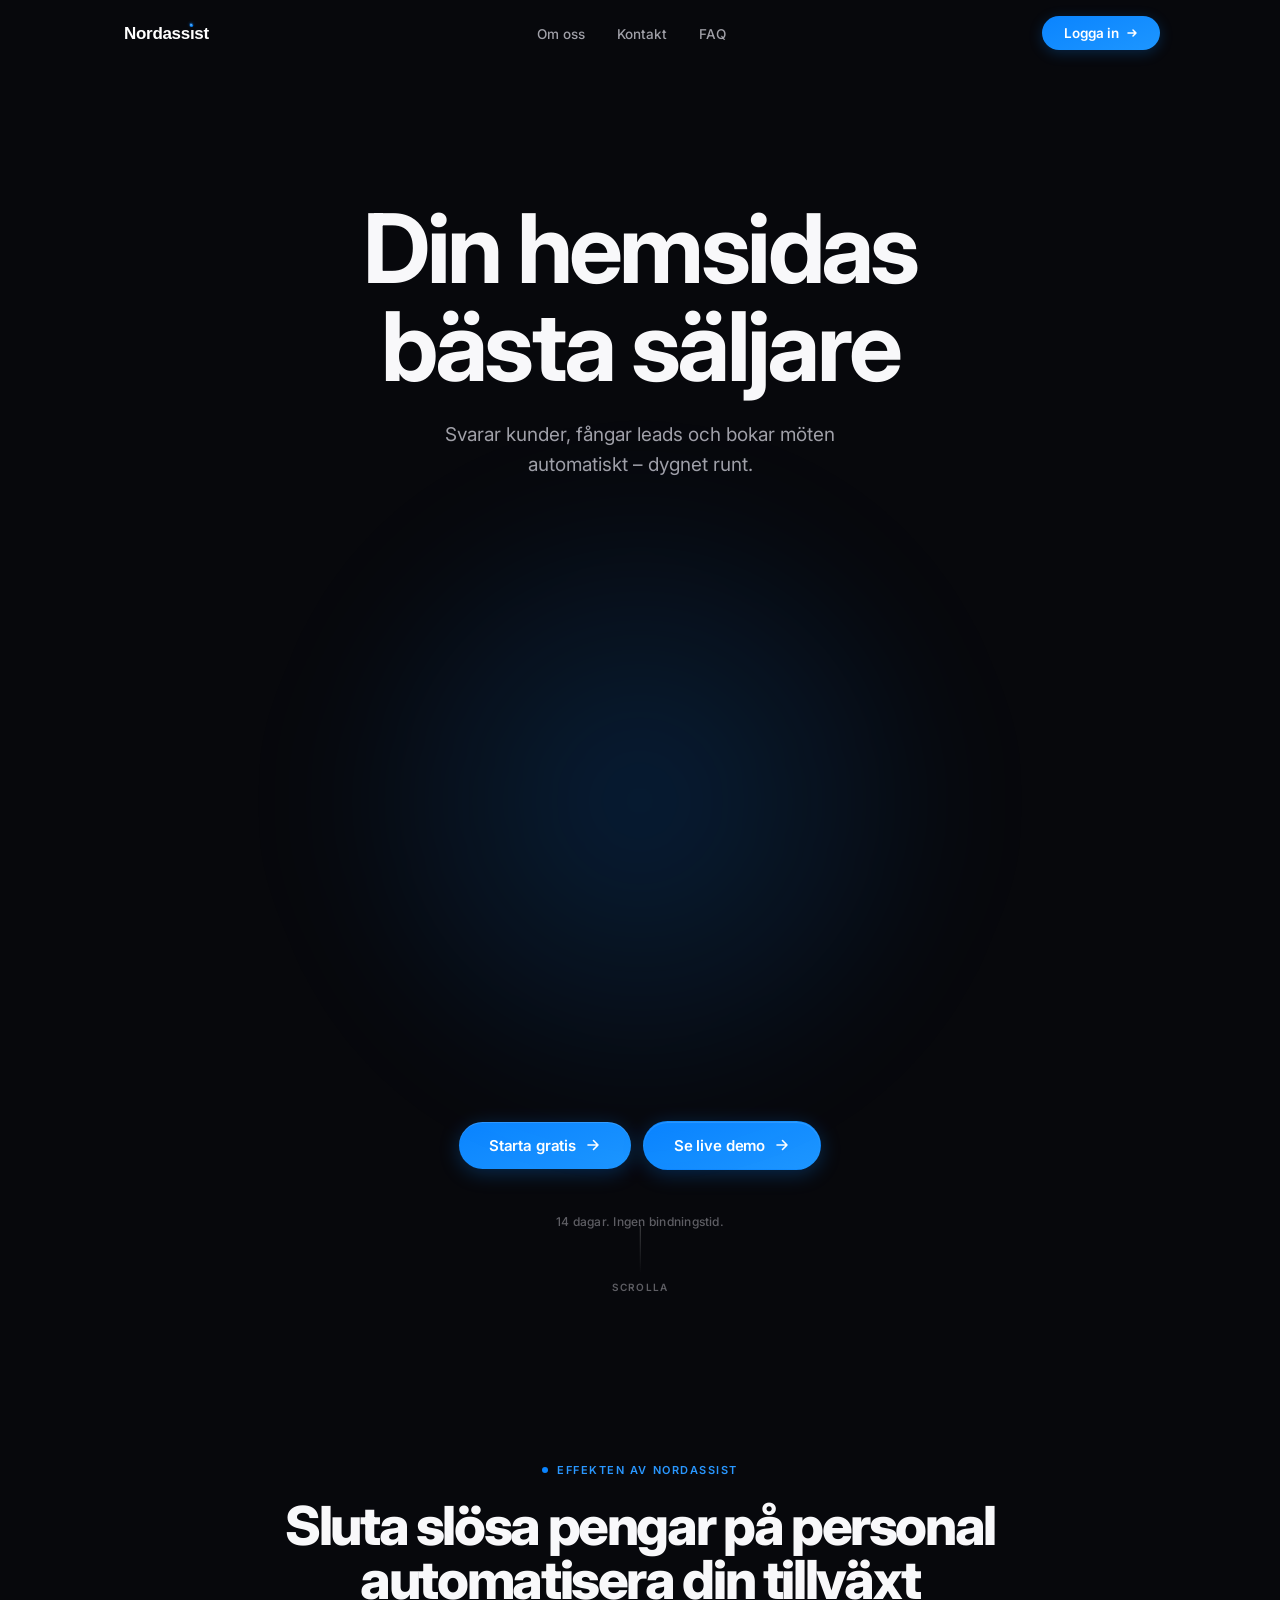
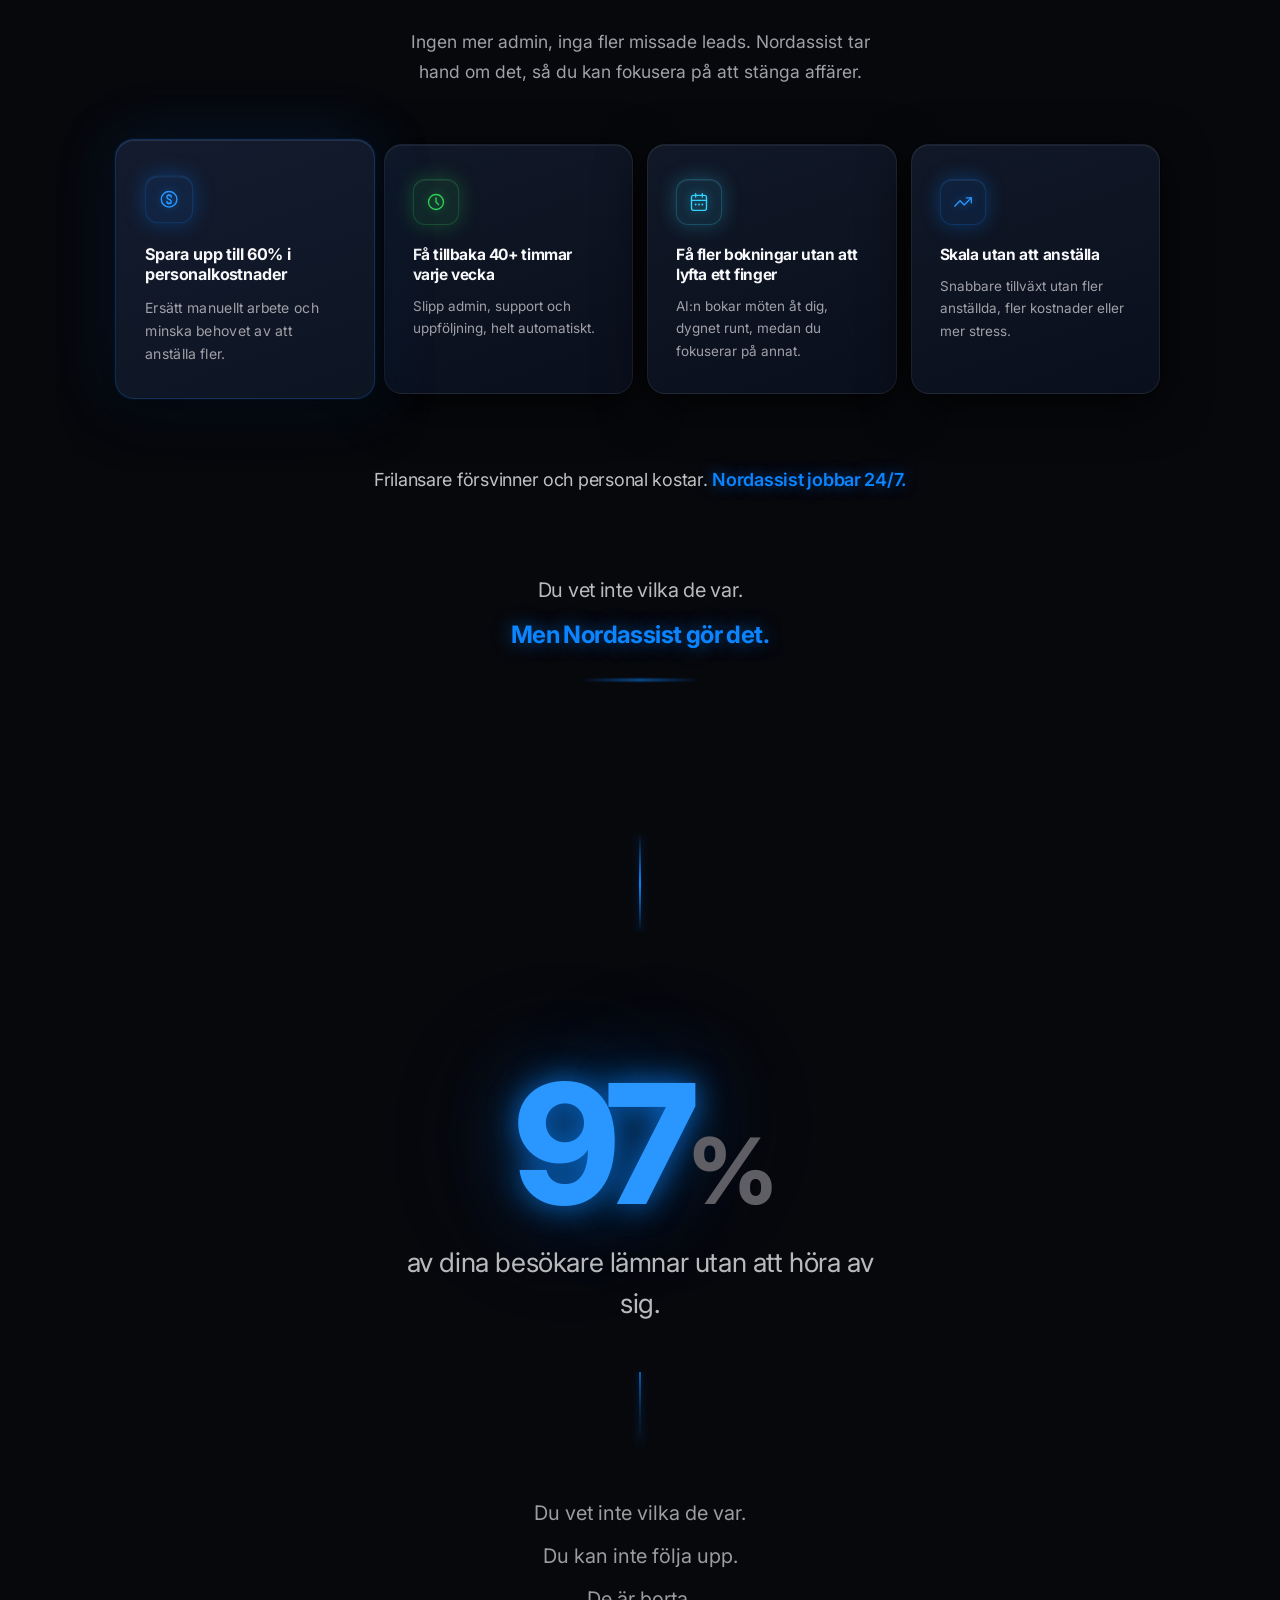
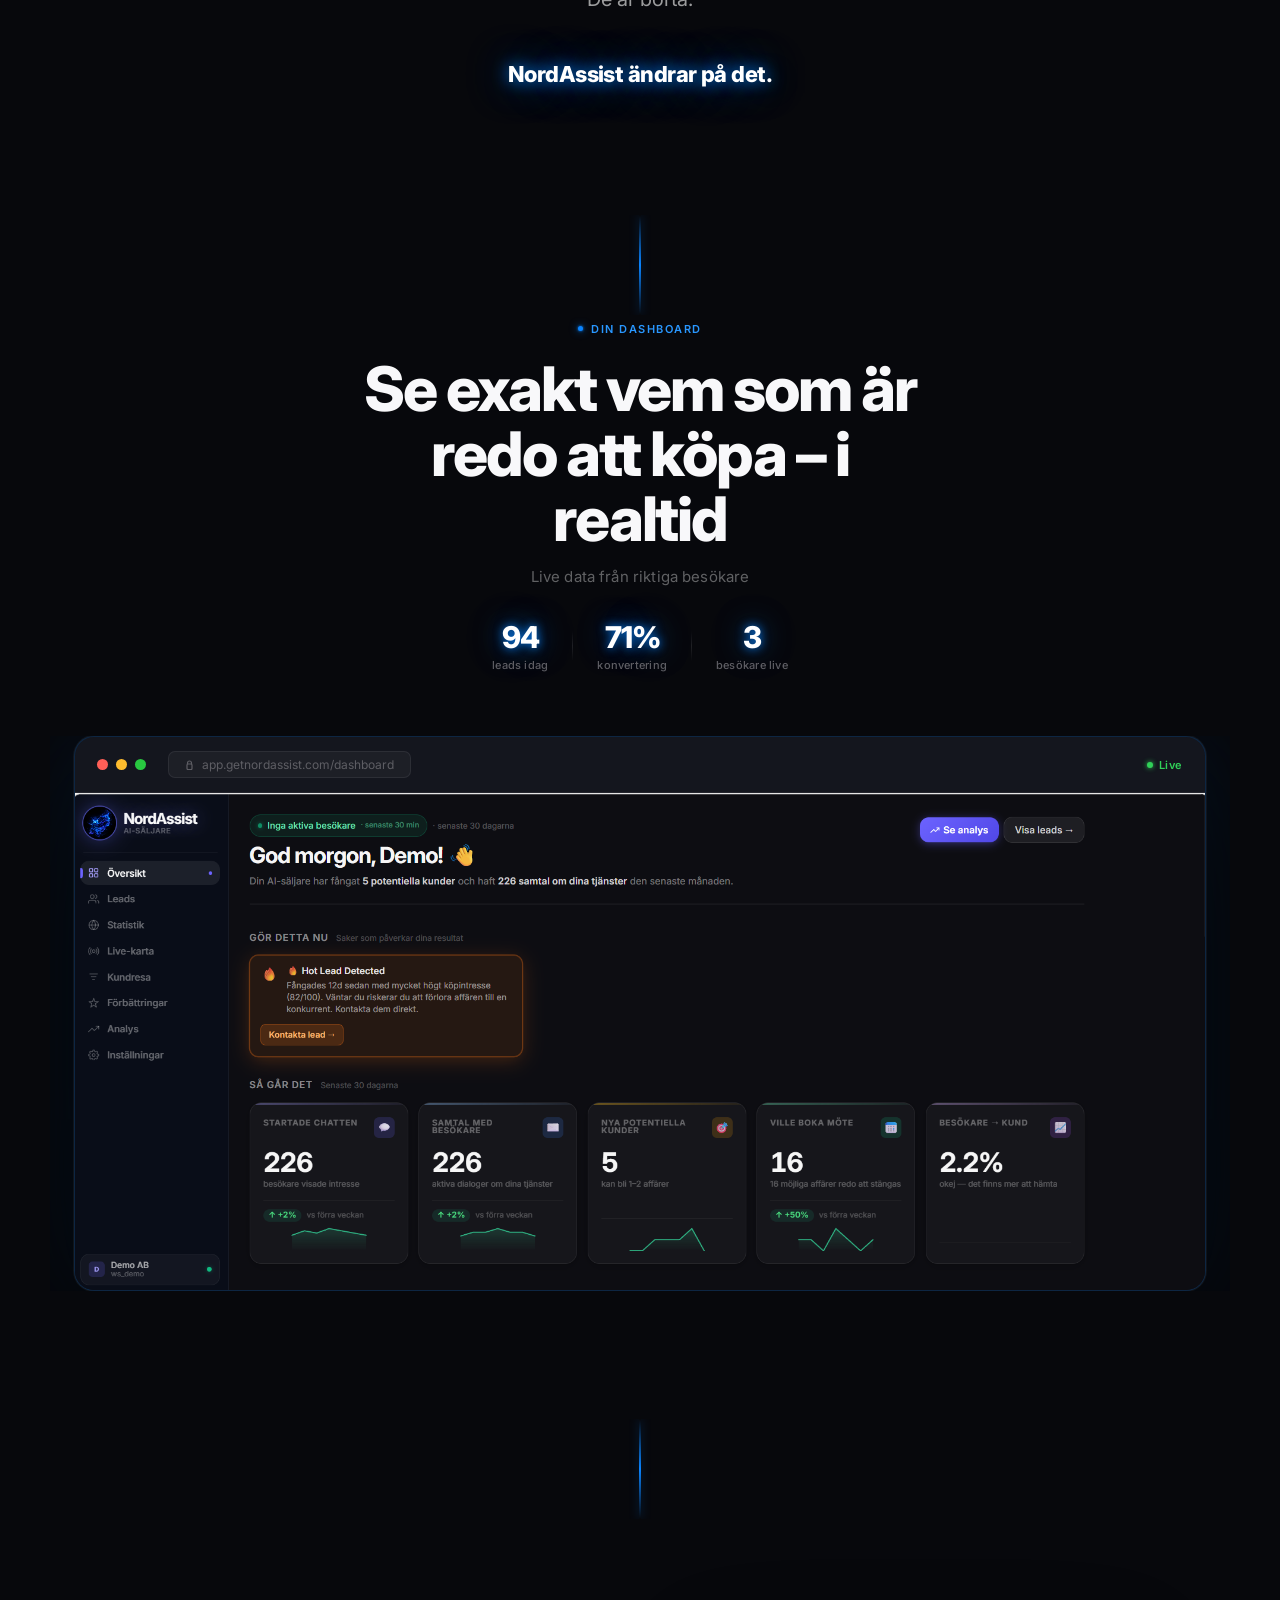
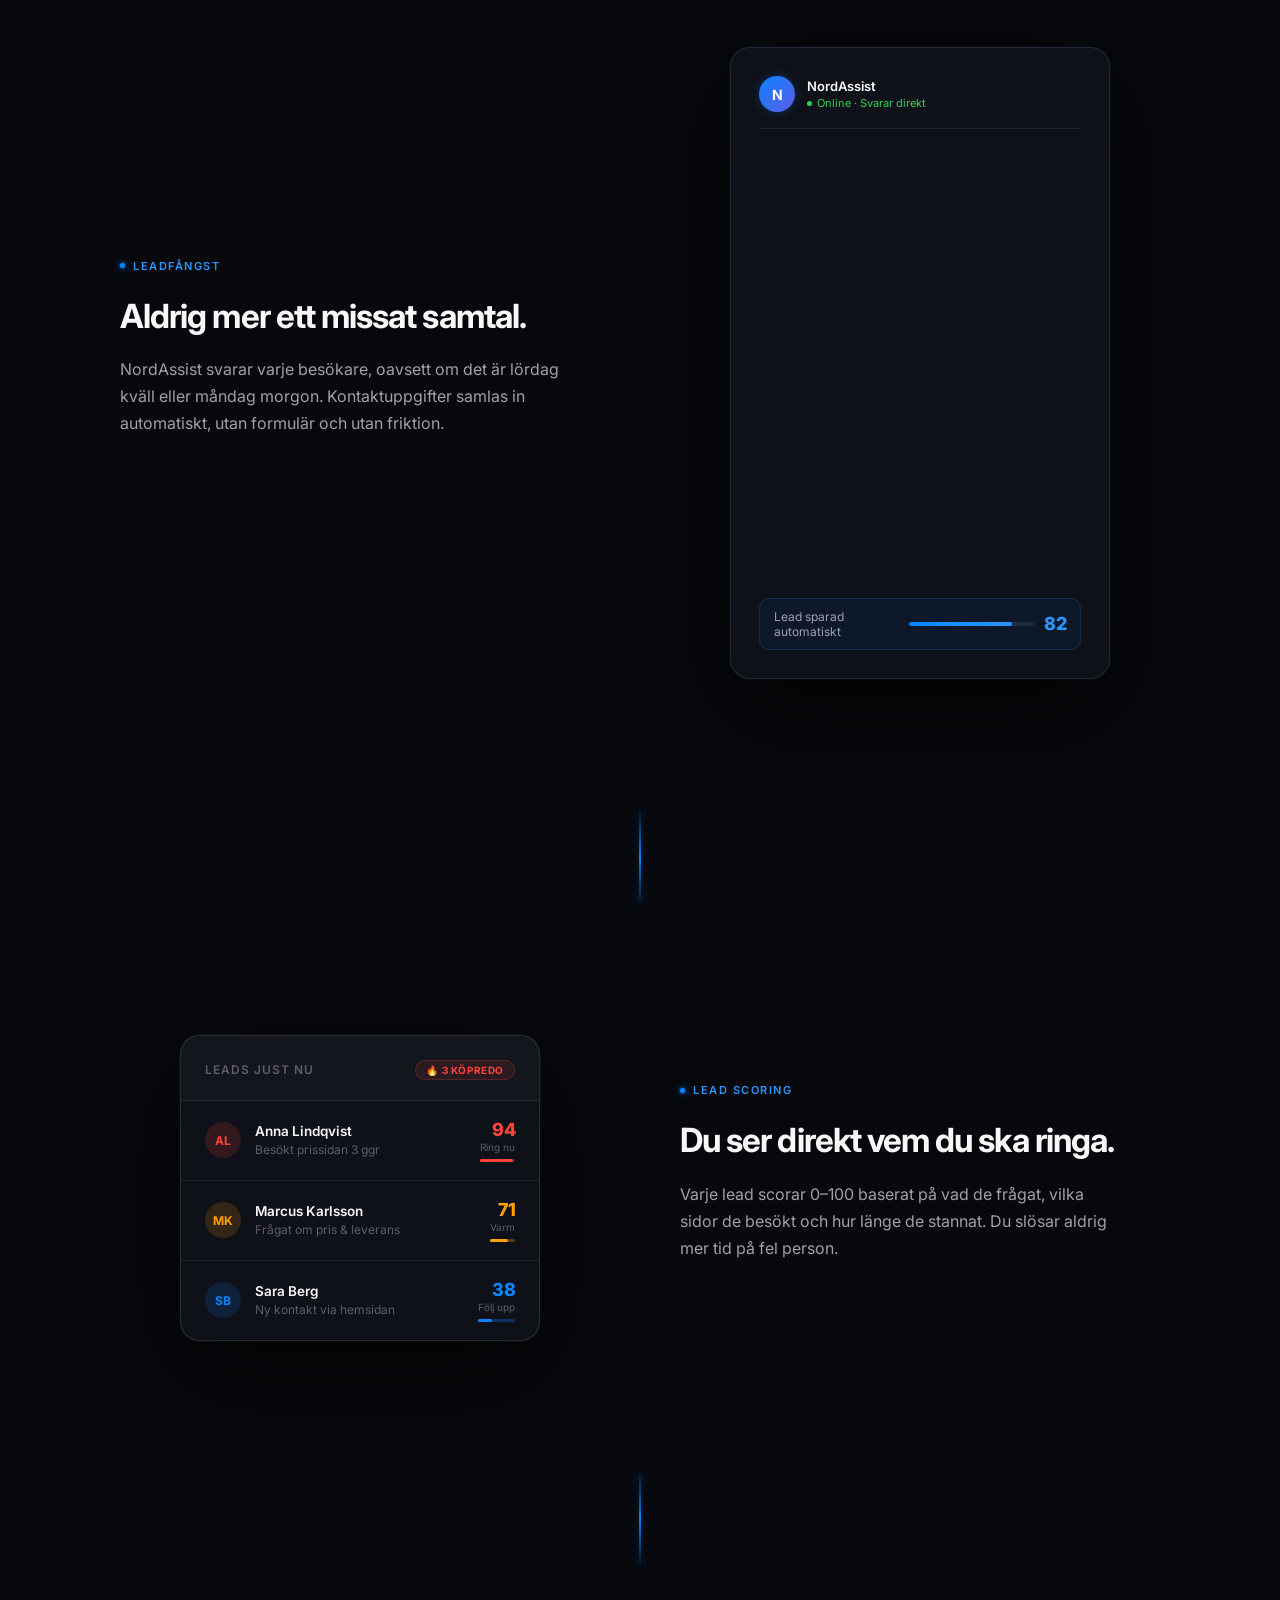
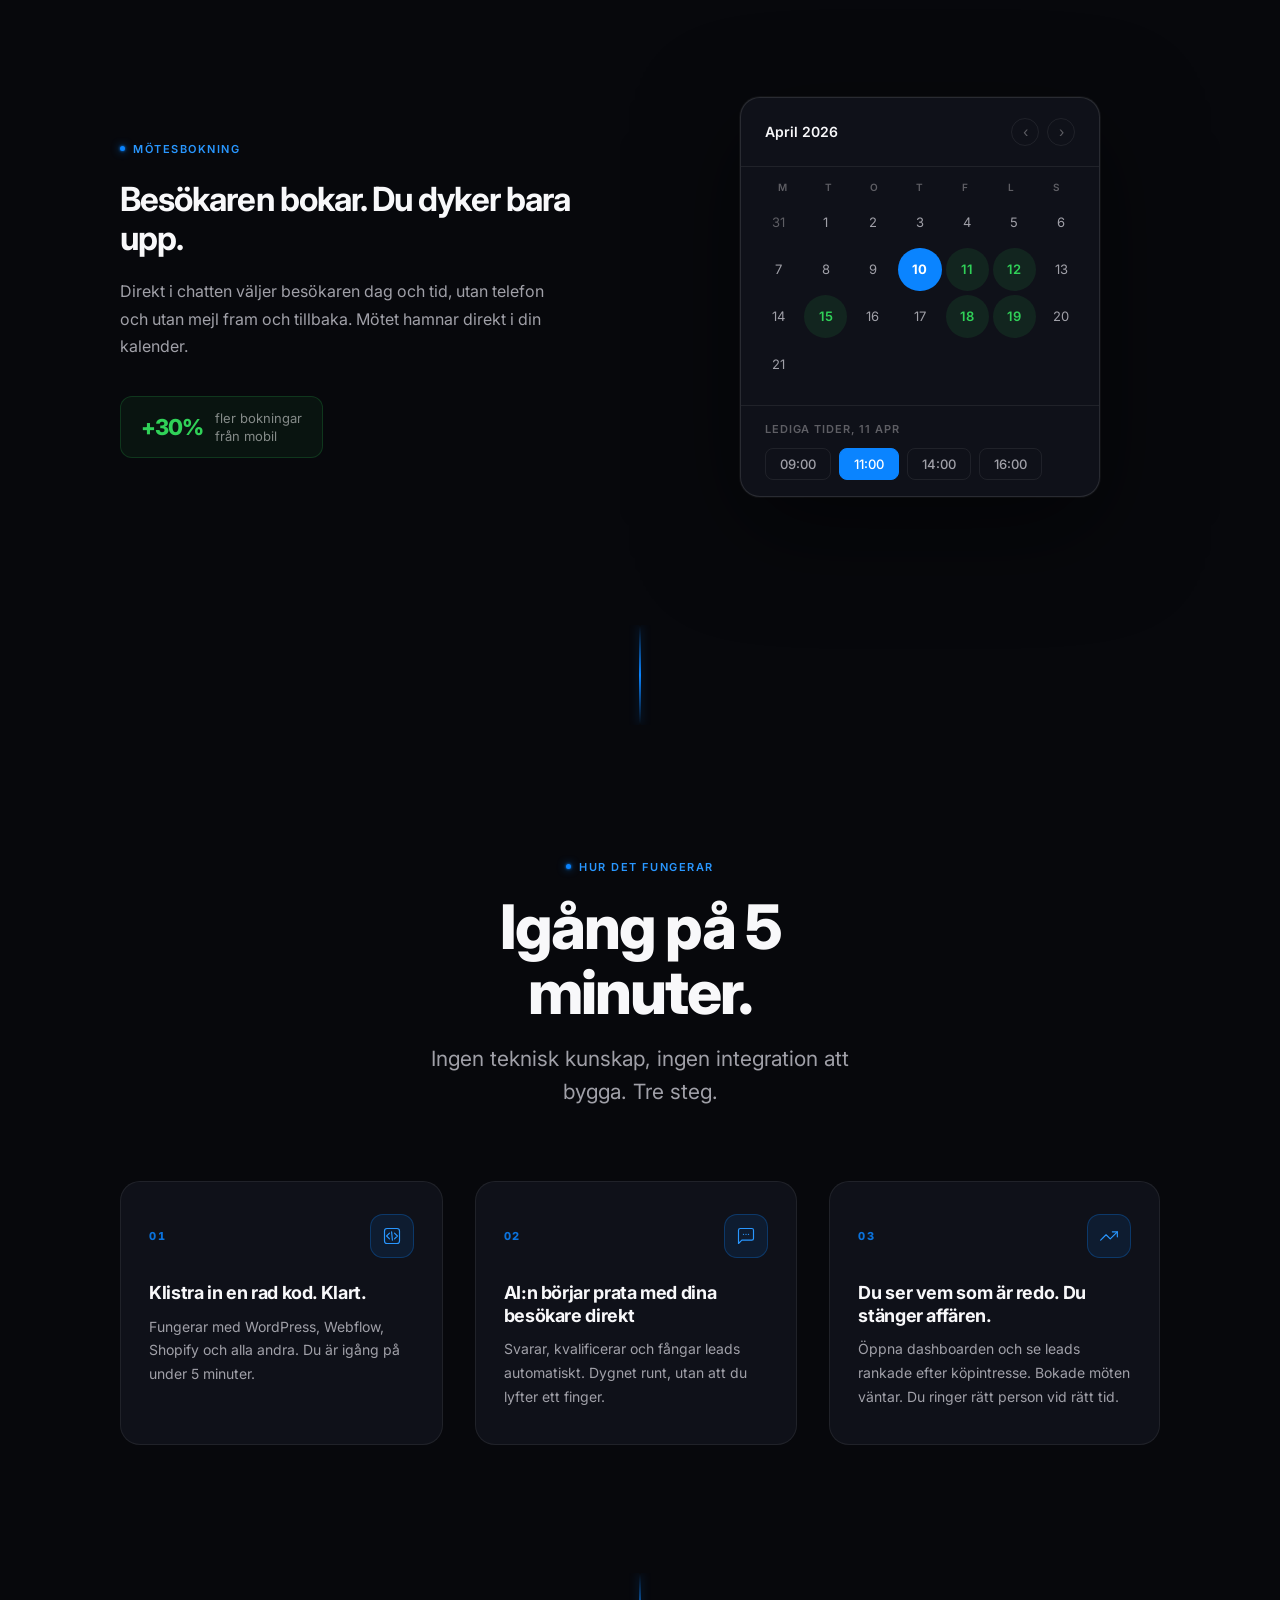
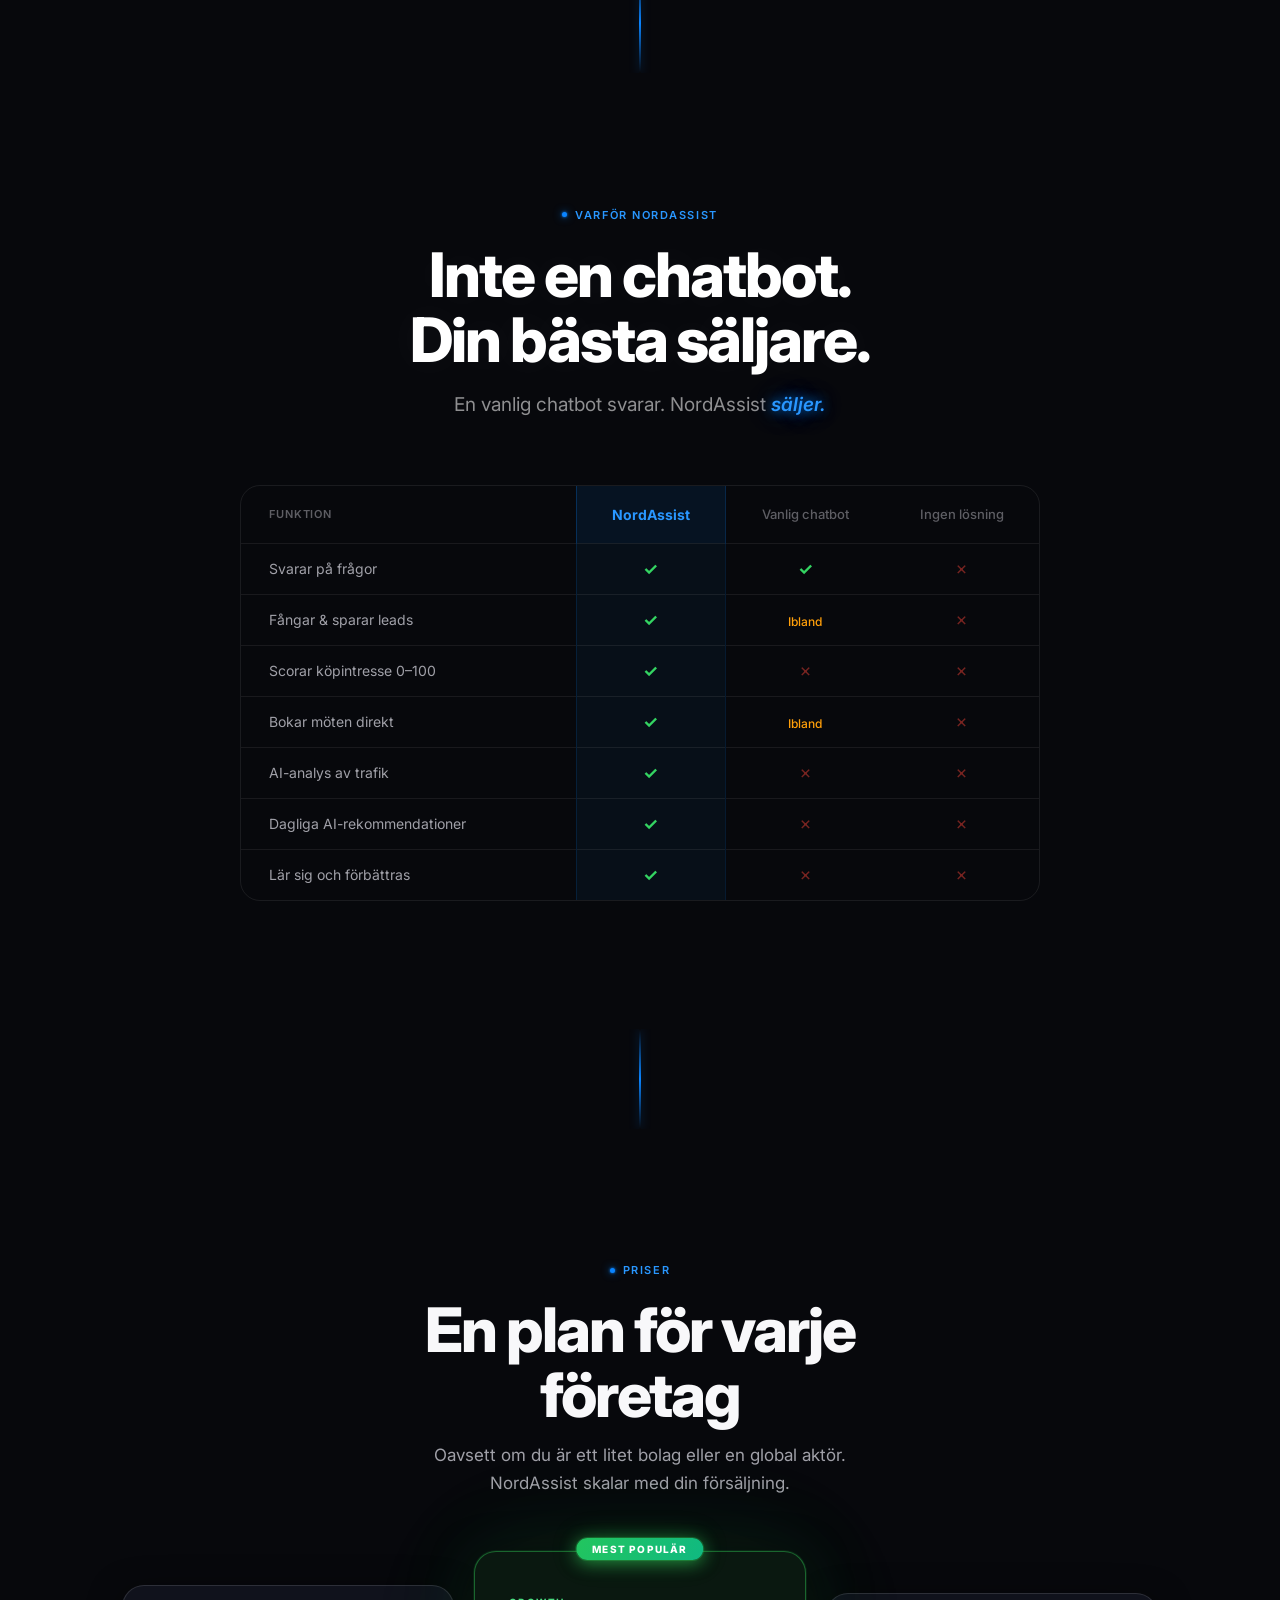
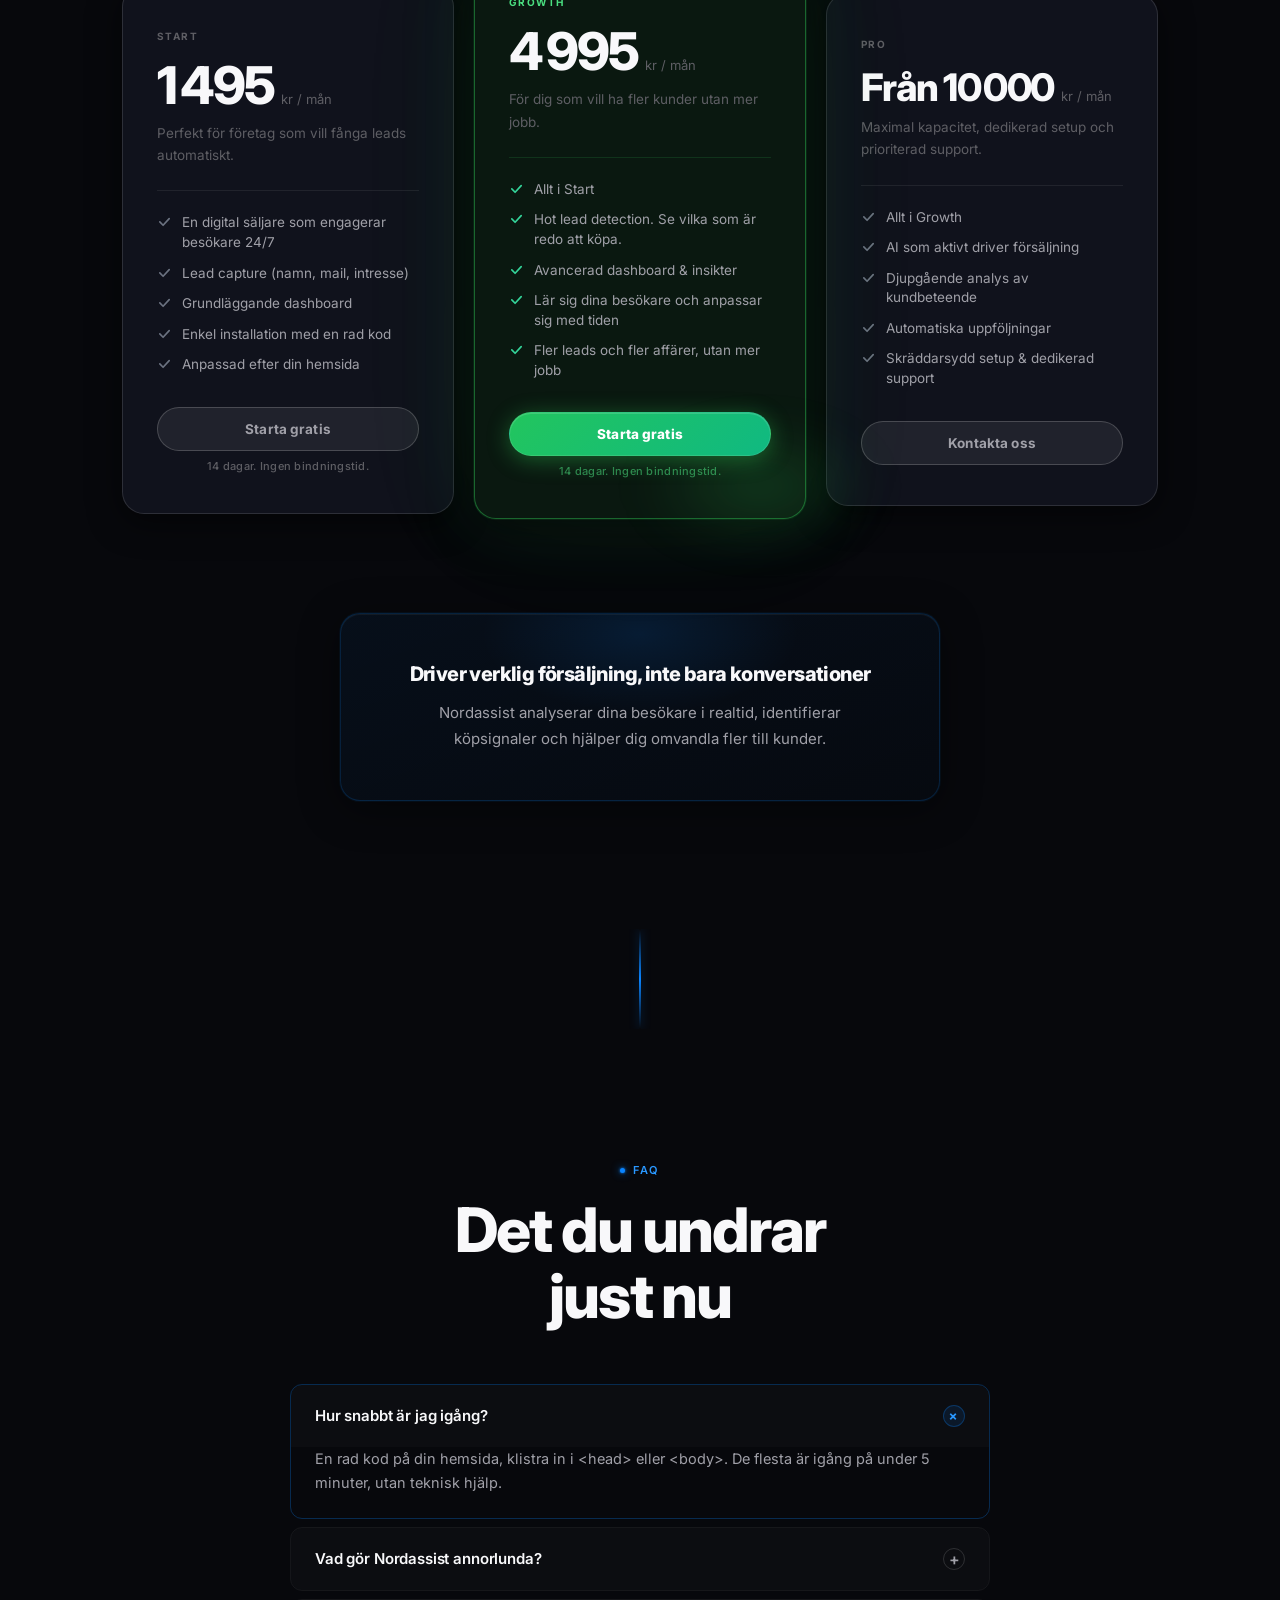
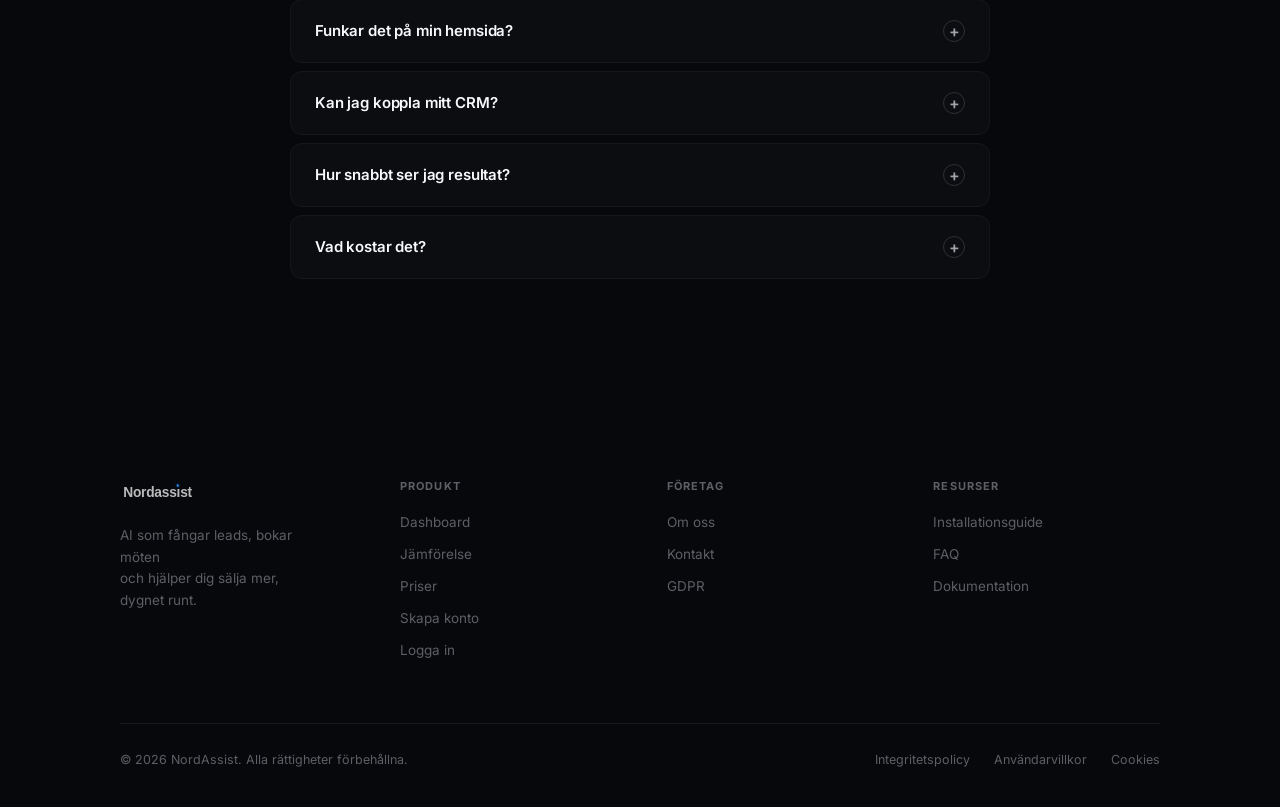
==== commit 2e12308e: "Fix live demo CTA link" ====
--- a/index.html
+++ b/index.html
@@ -97,7 +97,7 @@
           <path d="M3 8h10M8.5 3.5L13 8l-4.5 4.5" stroke="currentColor" stroke-width="1.6" stroke-linecap="round" stroke-linejoin="round"/>
         </svg>
       </a>
-      <a href="https://app.getnordassist.com/demo-login" class="btn btn-demo" target="_blank" rel="noopener" style="color:#fff;background:linear-gradient(160deg,#0A84FF 0%,#1d96ff 100%);border:1px solid transparent;box-shadow:inset 0 1px 0 rgba(255,255,255,.12),0 4px 20px rgba(10,132,255,.28)">
+      <a href="https://app.getnordassist.com/dashboard/demo?demo=true" class="btn btn-demo" target="_blank" rel="noopener" style="color:#fff;background:linear-gradient(160deg,#0A84FF 0%,#1d96ff 100%);border:1px solid transparent;box-shadow:inset 0 1px 0 rgba(255,255,255,.12),0 4px 20px rgba(10,132,255,.28)">
         Se live demo
         <svg viewBox="0 0 16 16" fill="none" aria-hidden="true">
           <path d="M3 8h10M8.5 3.5L13 8l-4.5 4.5" stroke="currentColor" stroke-width="1.6" stroke-linecap="round" stroke-linejoin="round"/>
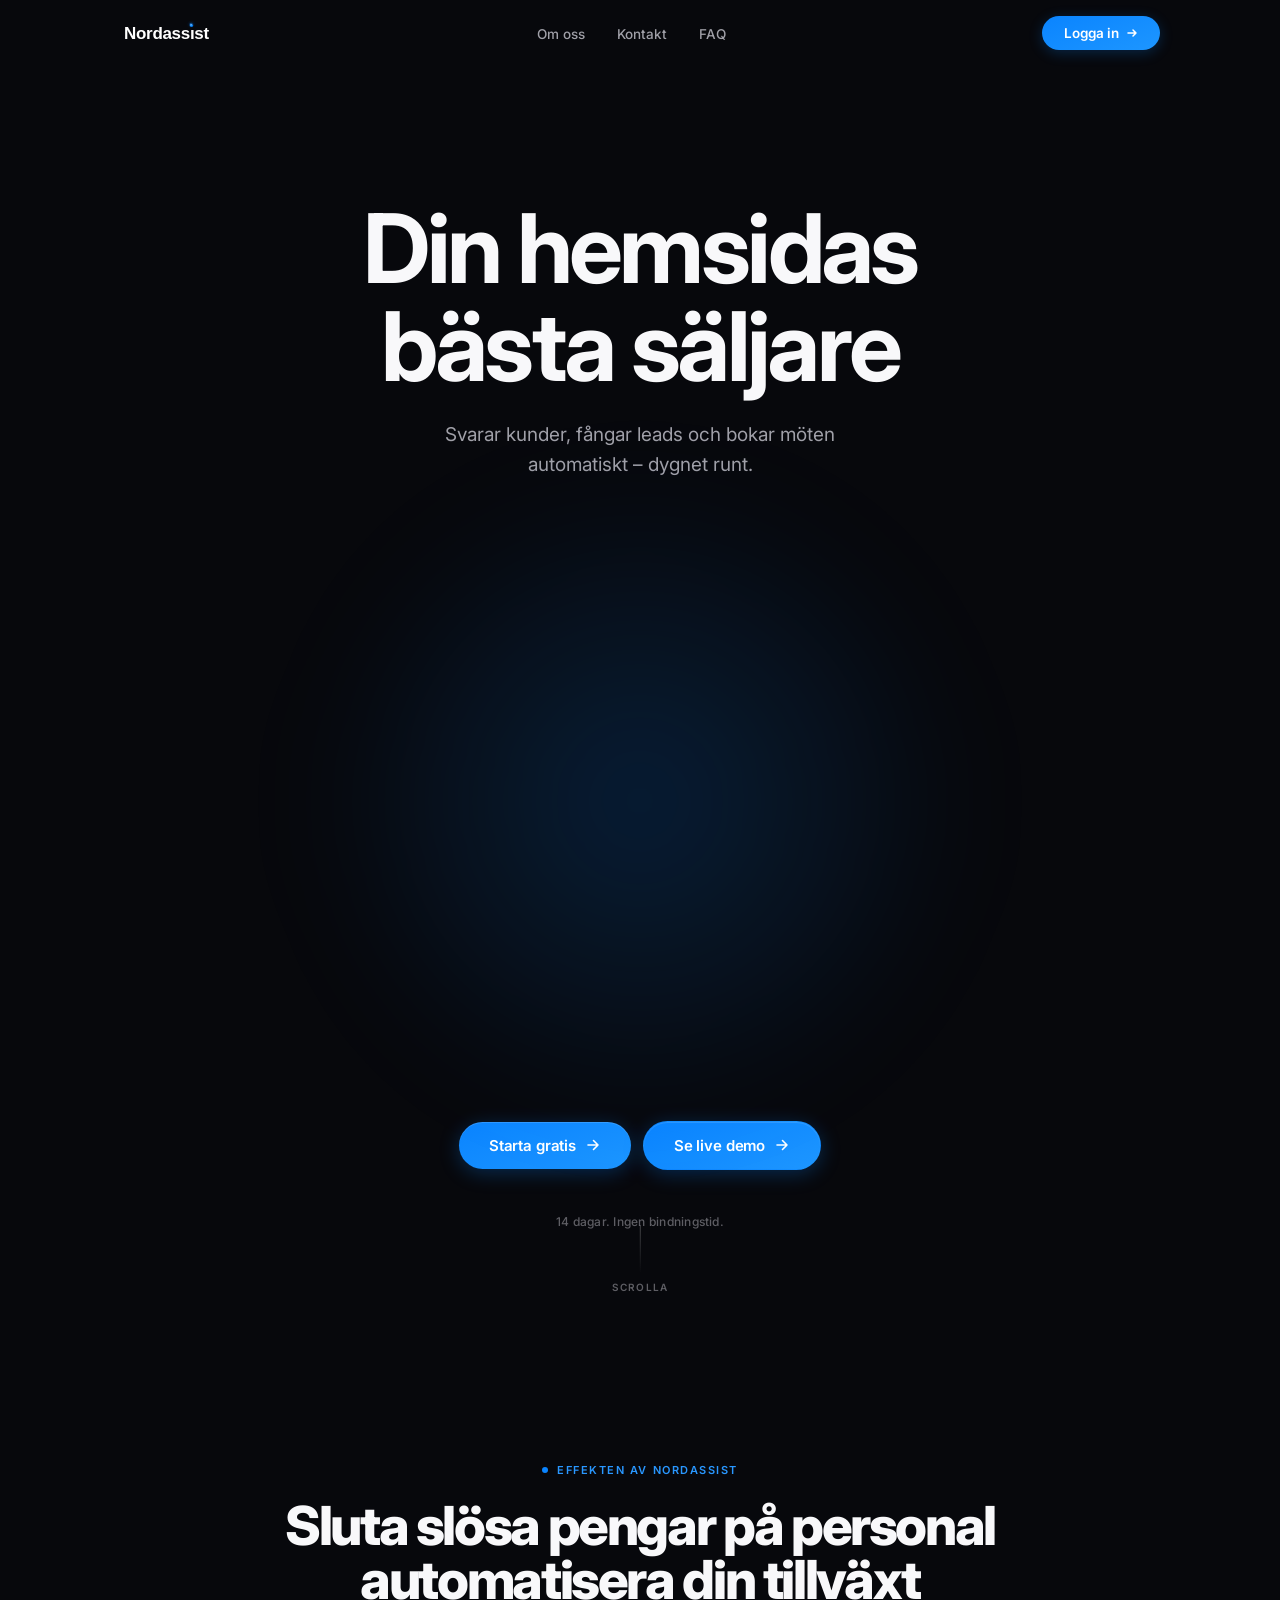
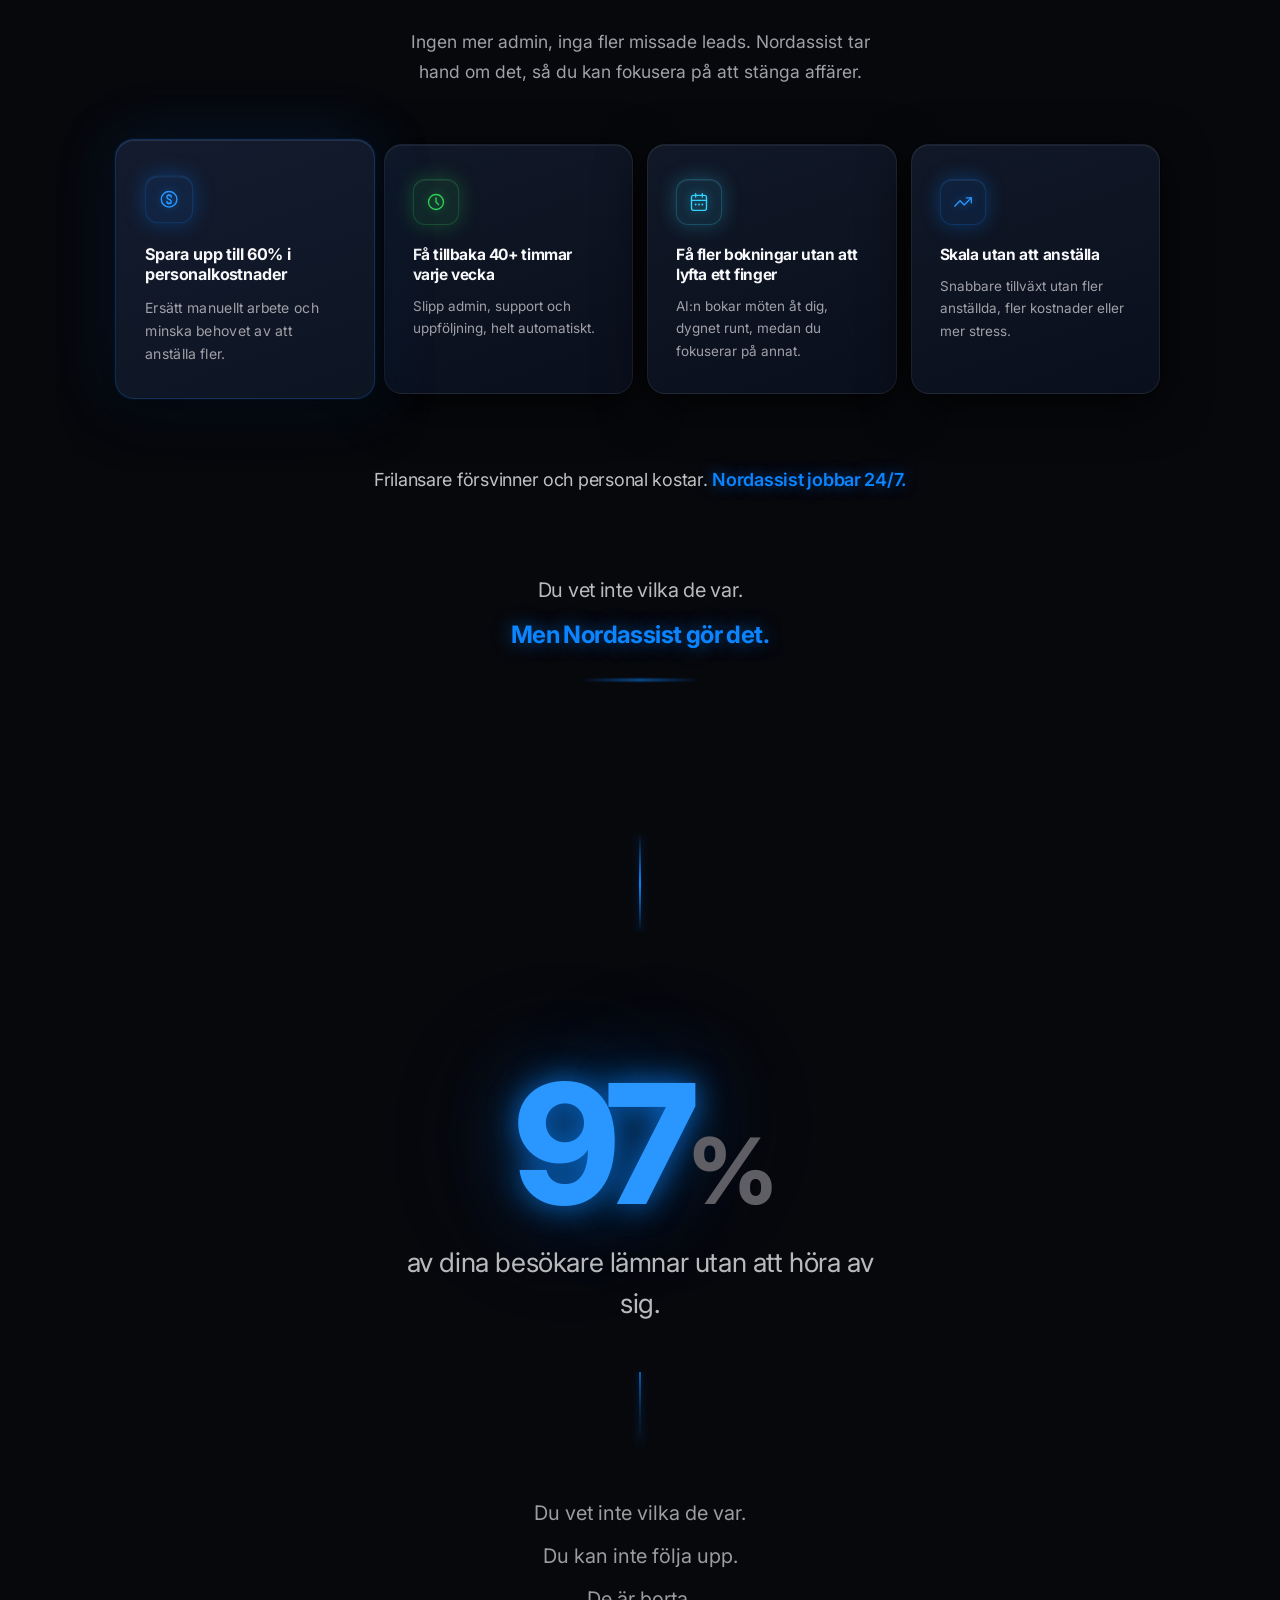
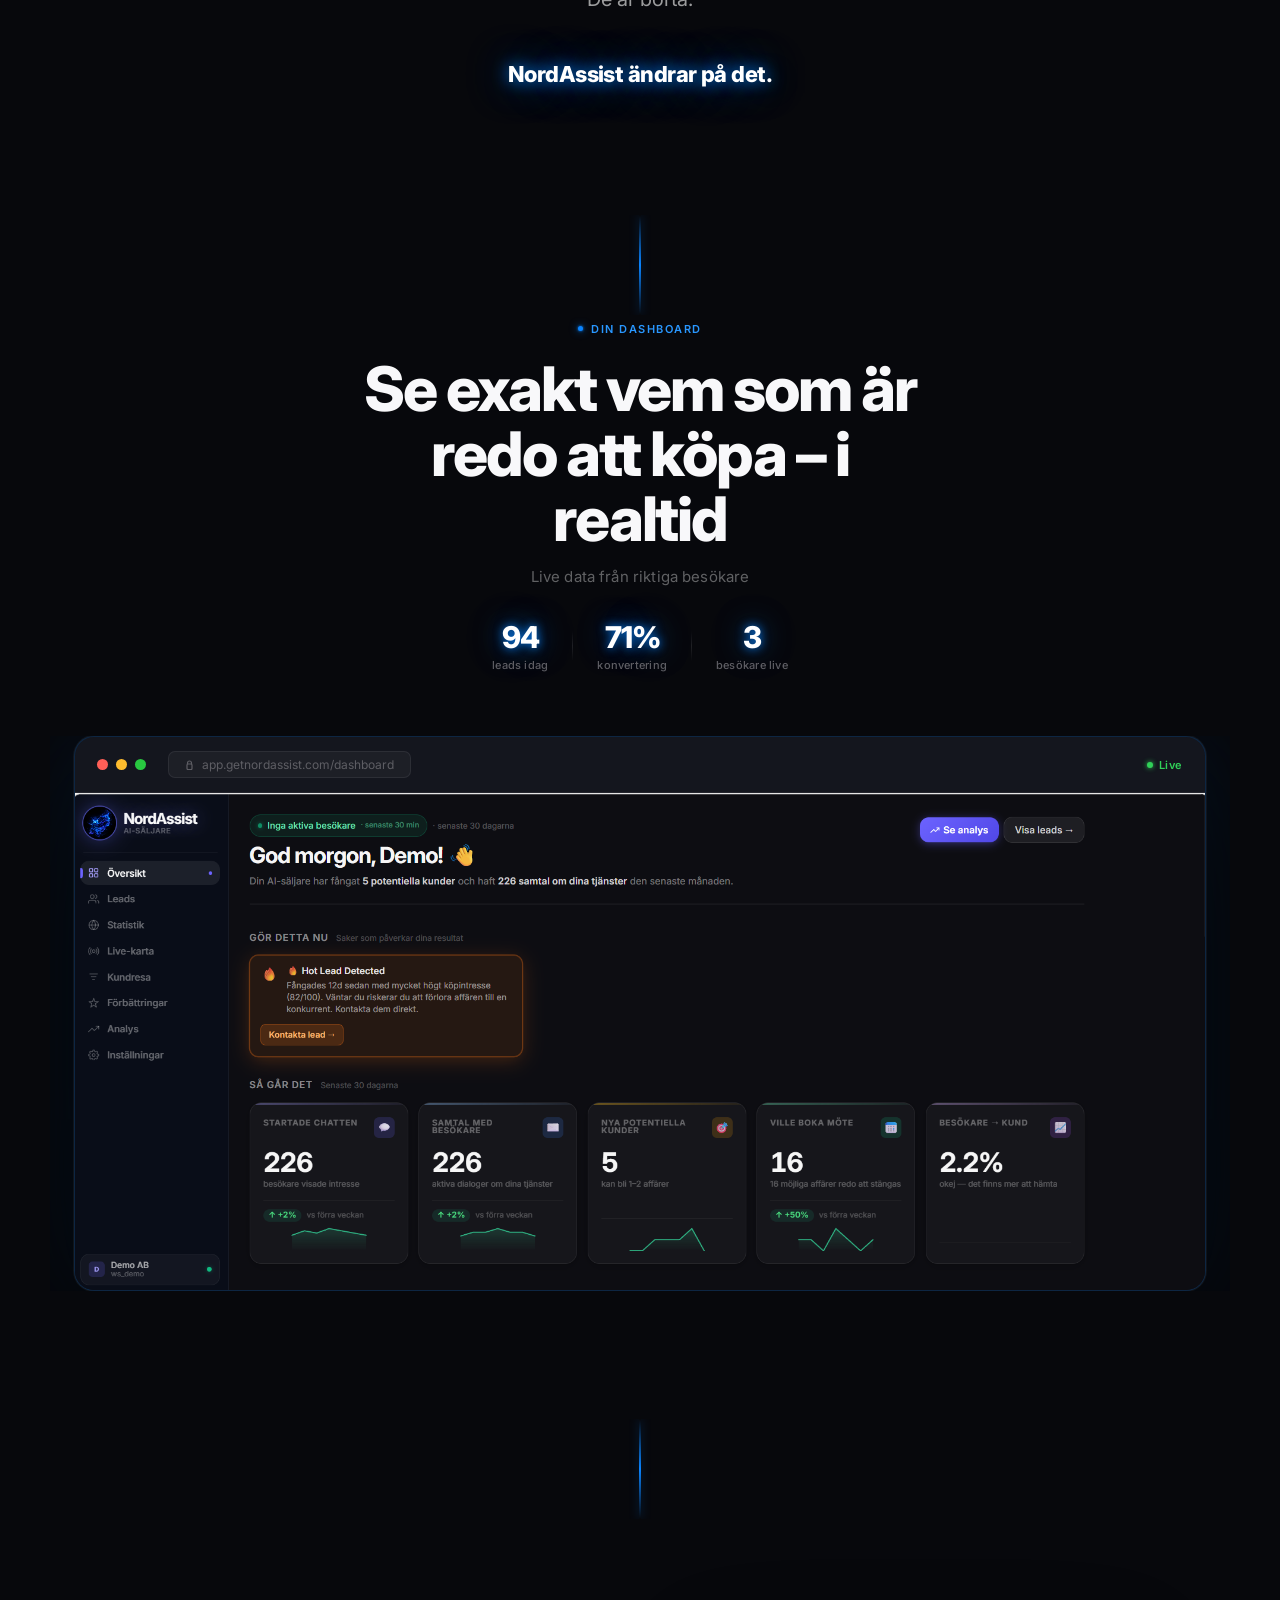
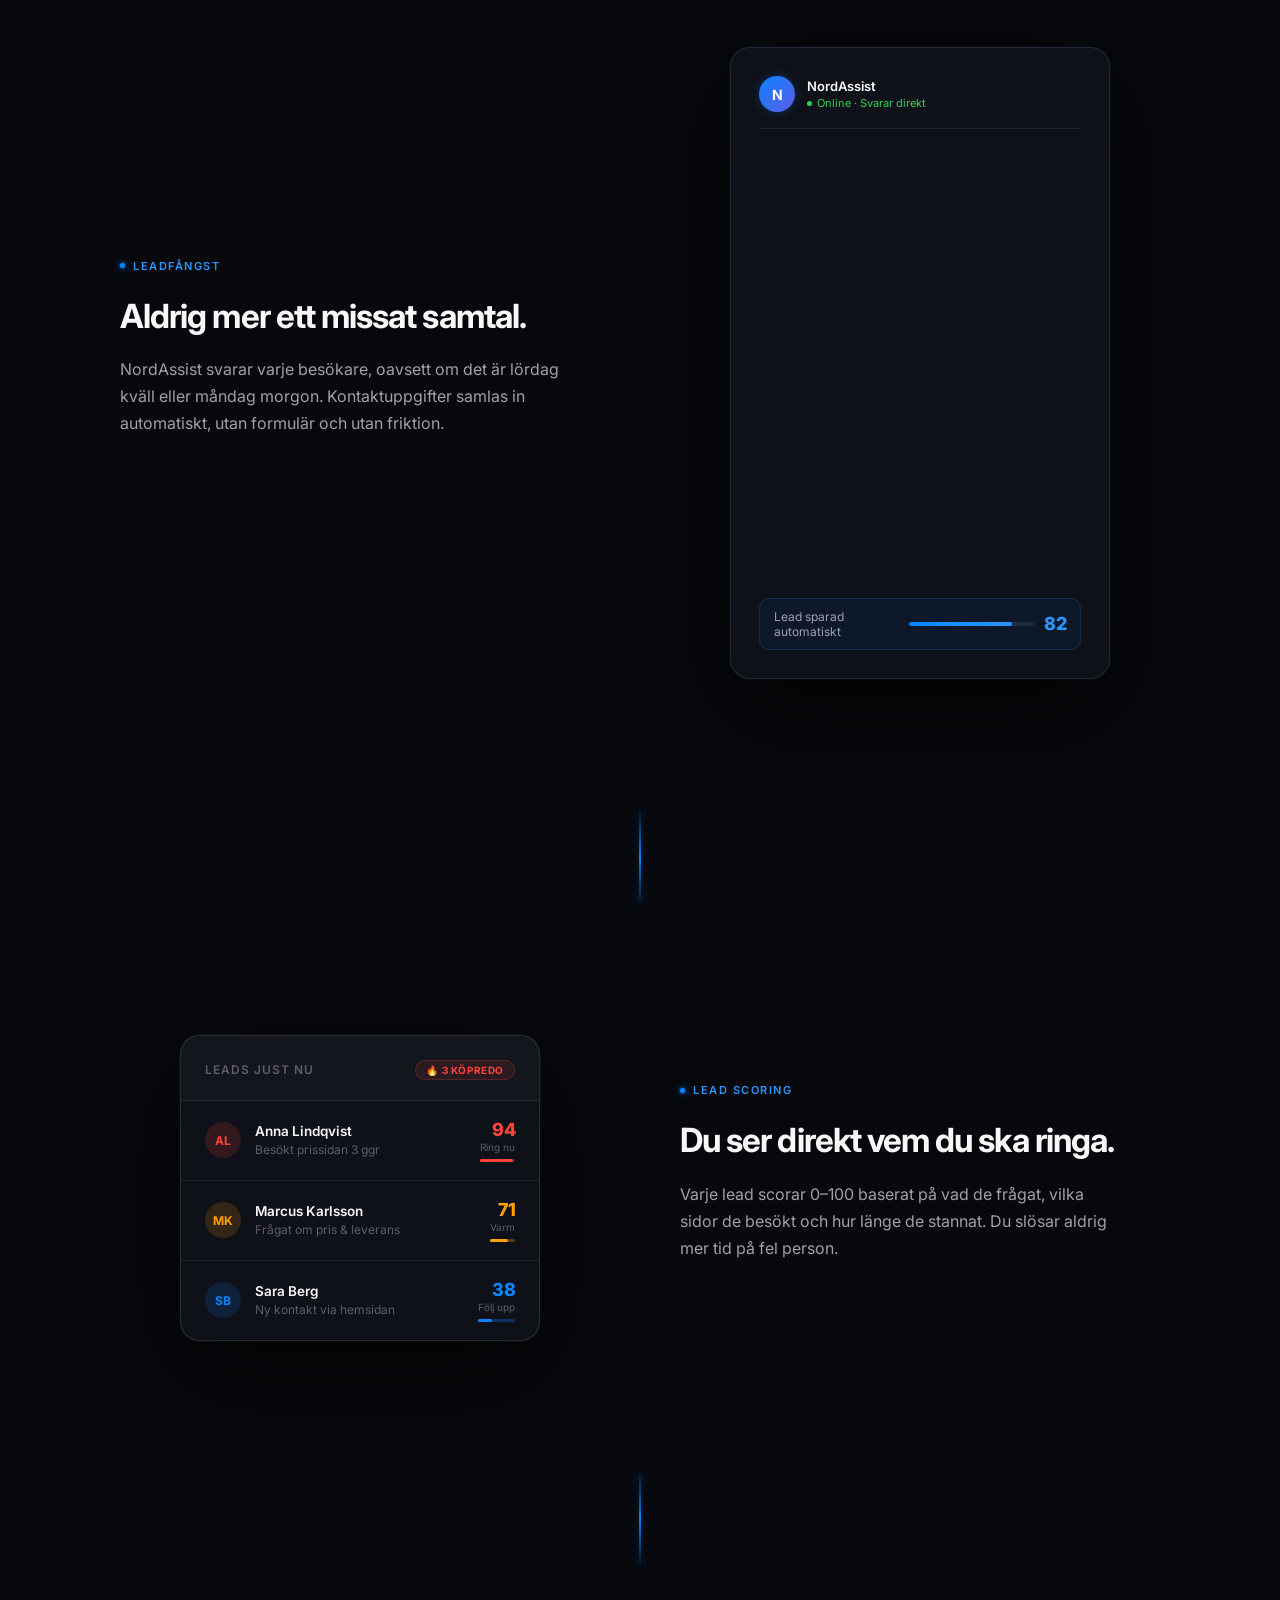
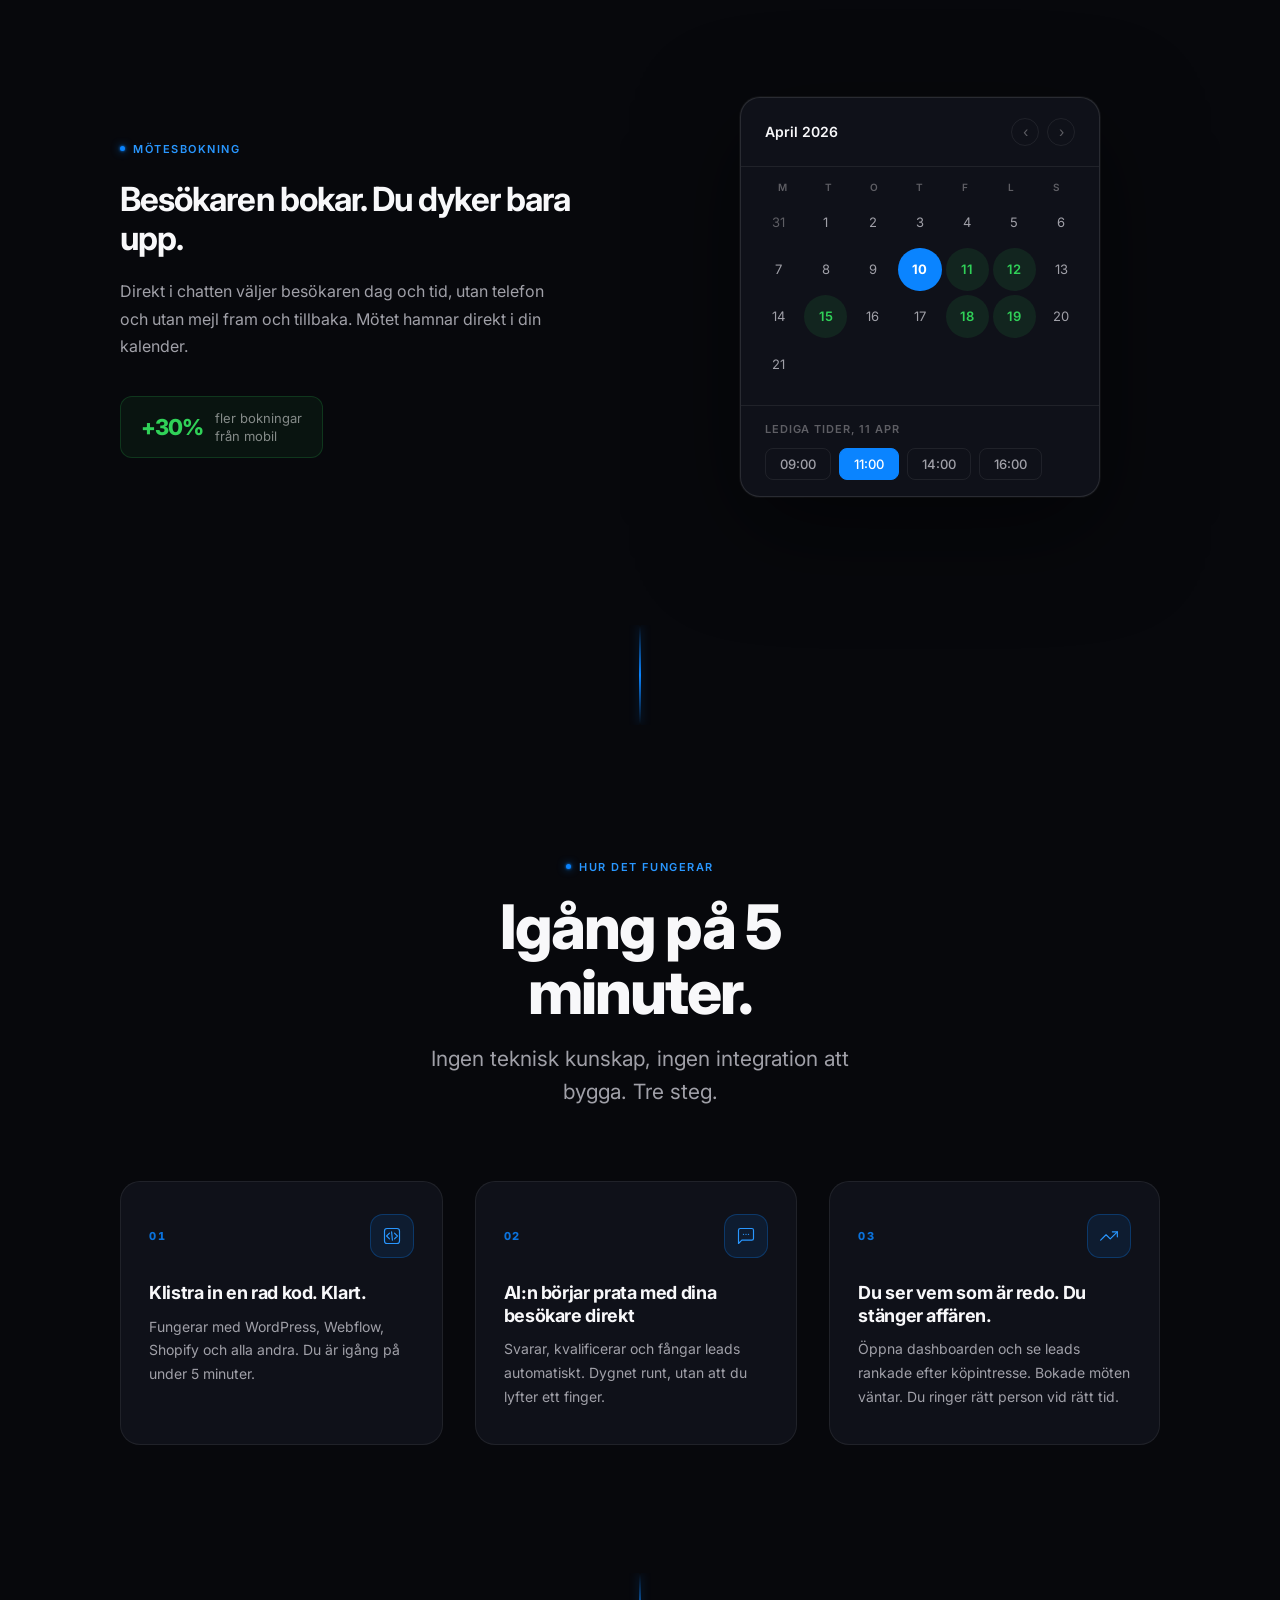
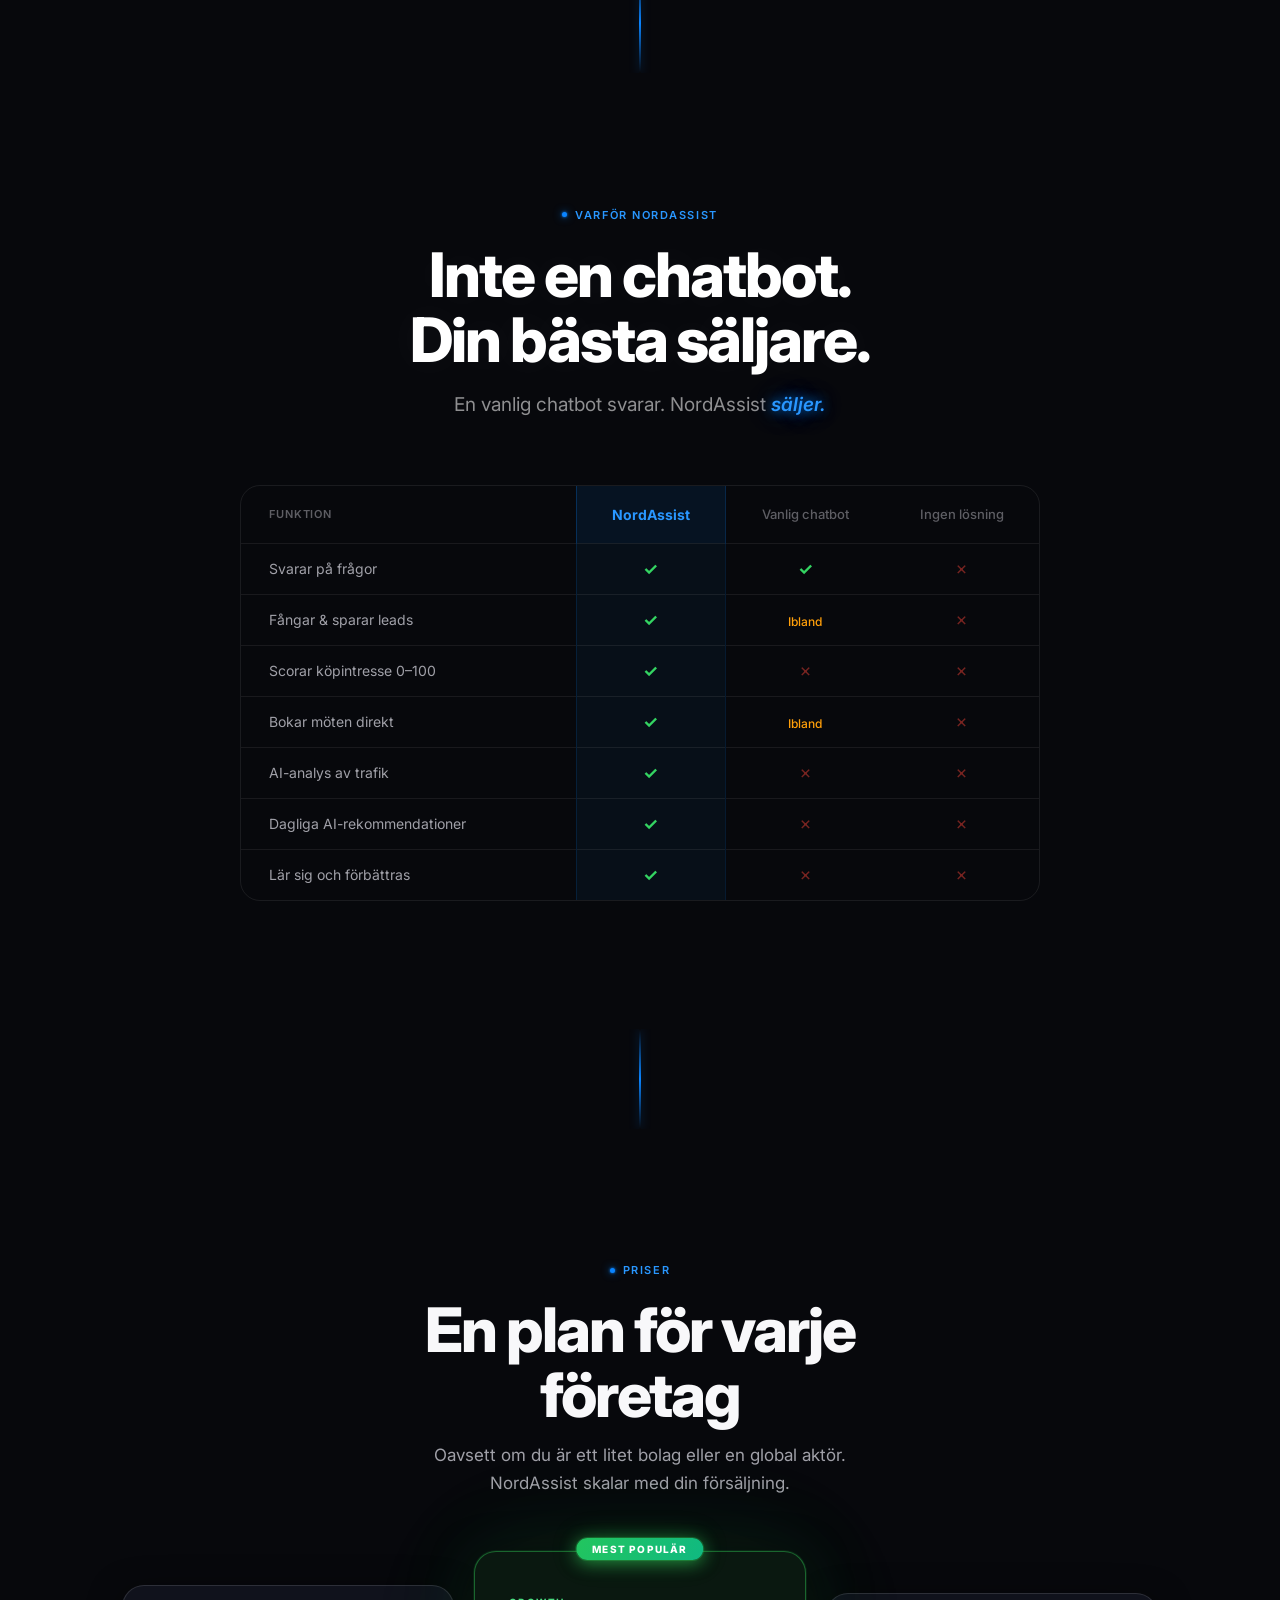
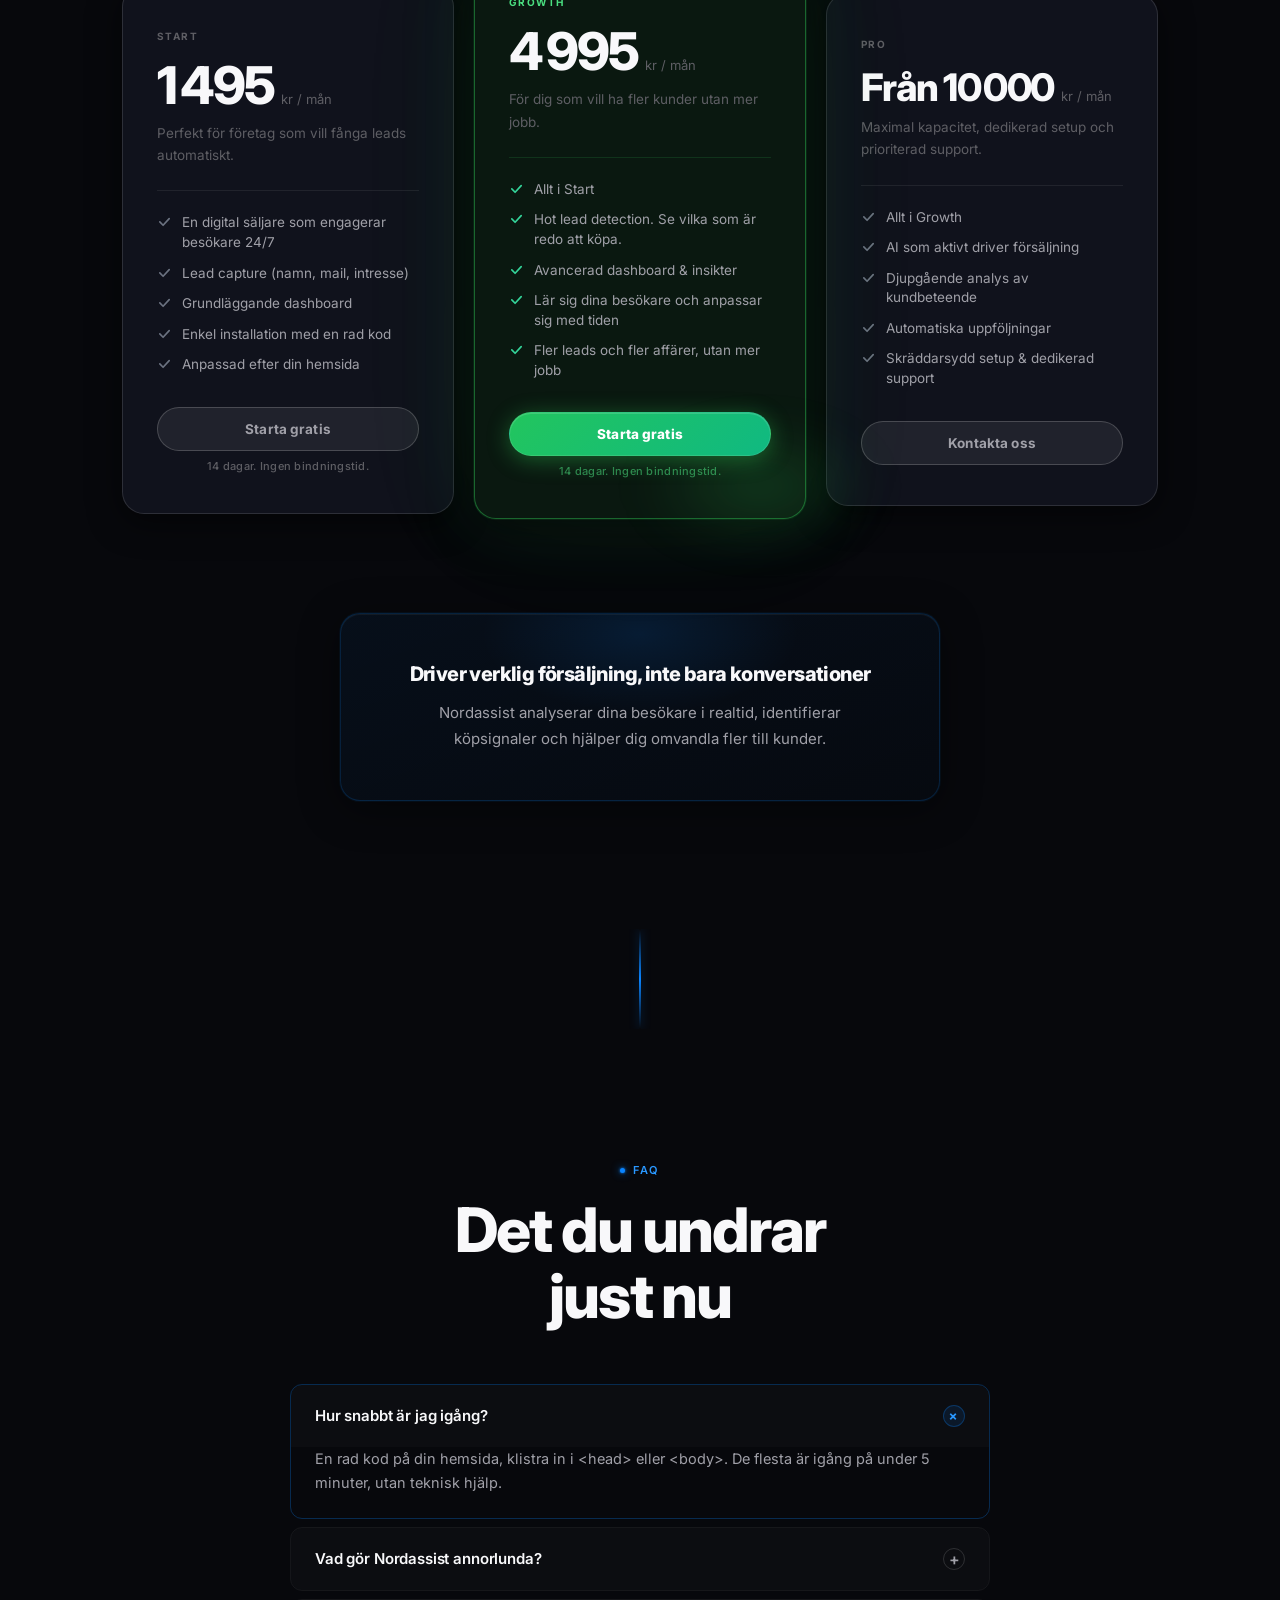
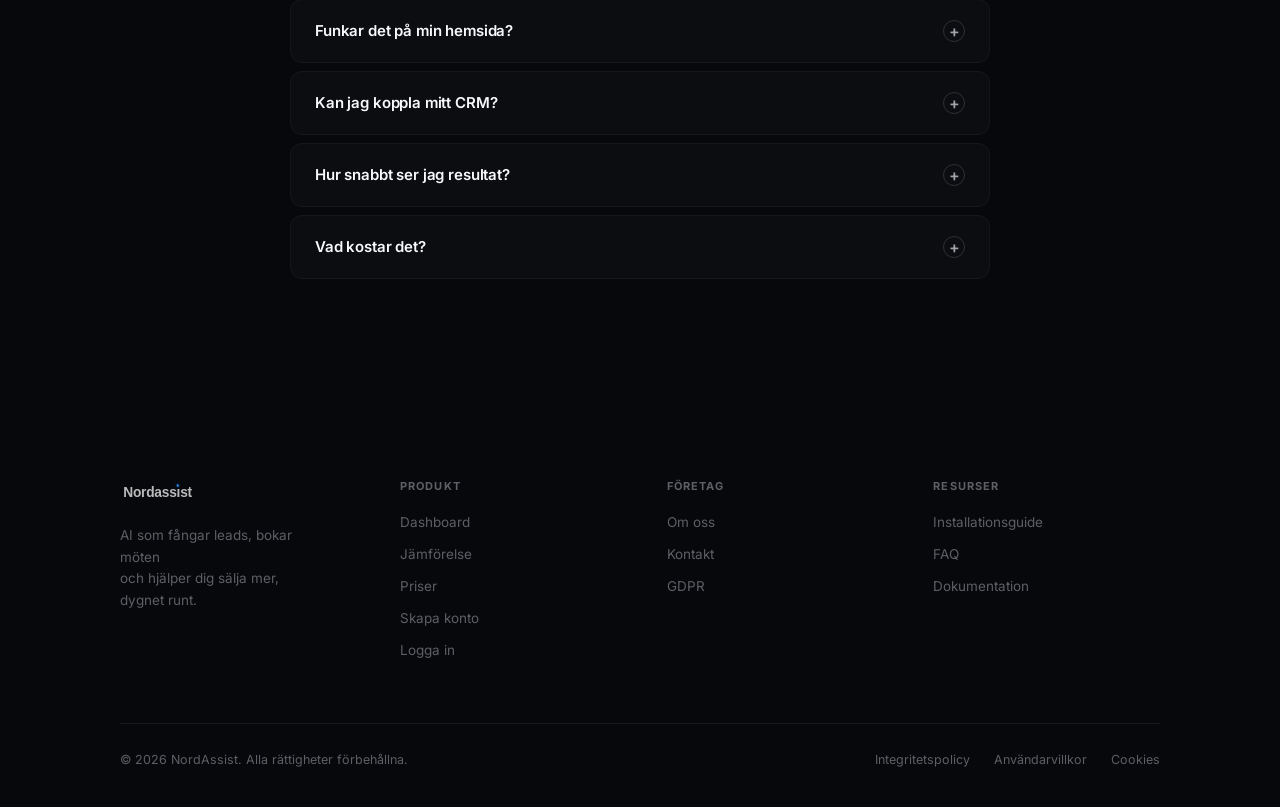
==== commit f5b53955: "Fix demo CTA link behavior" ====
--- a/index.html
+++ b/index.html
@@ -97,7 +97,7 @@
           <path d="M3 8h10M8.5 3.5L13 8l-4.5 4.5" stroke="currentColor" stroke-width="1.6" stroke-linecap="round" stroke-linejoin="round"/>
         </svg>
       </a>
-      <a href="https://app.getnordassist.com/dashboard/demo?demo=true" class="btn btn-demo" target="_blank" rel="noopener" style="color:#fff;background:linear-gradient(160deg,#0A84FF 0%,#1d96ff 100%);border:1px solid transparent;box-shadow:inset 0 1px 0 rgba(255,255,255,.12),0 4px 20px rgba(10,132,255,.28)">
+      <a href="https://app.getnordassist.com/dashboard/demo?demo=true" class="btn btn-demo" data-demo-link="true" target="_blank" rel="noopener" style="color:#fff;background:linear-gradient(160deg,#0A84FF 0%,#1d96ff 100%);border:1px solid transparent;box-shadow:inset 0 1px 0 rgba(255,255,255,.12),0 4px 20px rgba(10,132,255,.28)">
         Se live demo
         <svg viewBox="0 0 16 16" fill="none" aria-hidden="true">
           <path d="M3 8h10M8.5 3.5L13 8l-4.5 4.5" stroke="currentColor" stroke-width="1.6" stroke-linecap="round" stroke-linejoin="round"/>
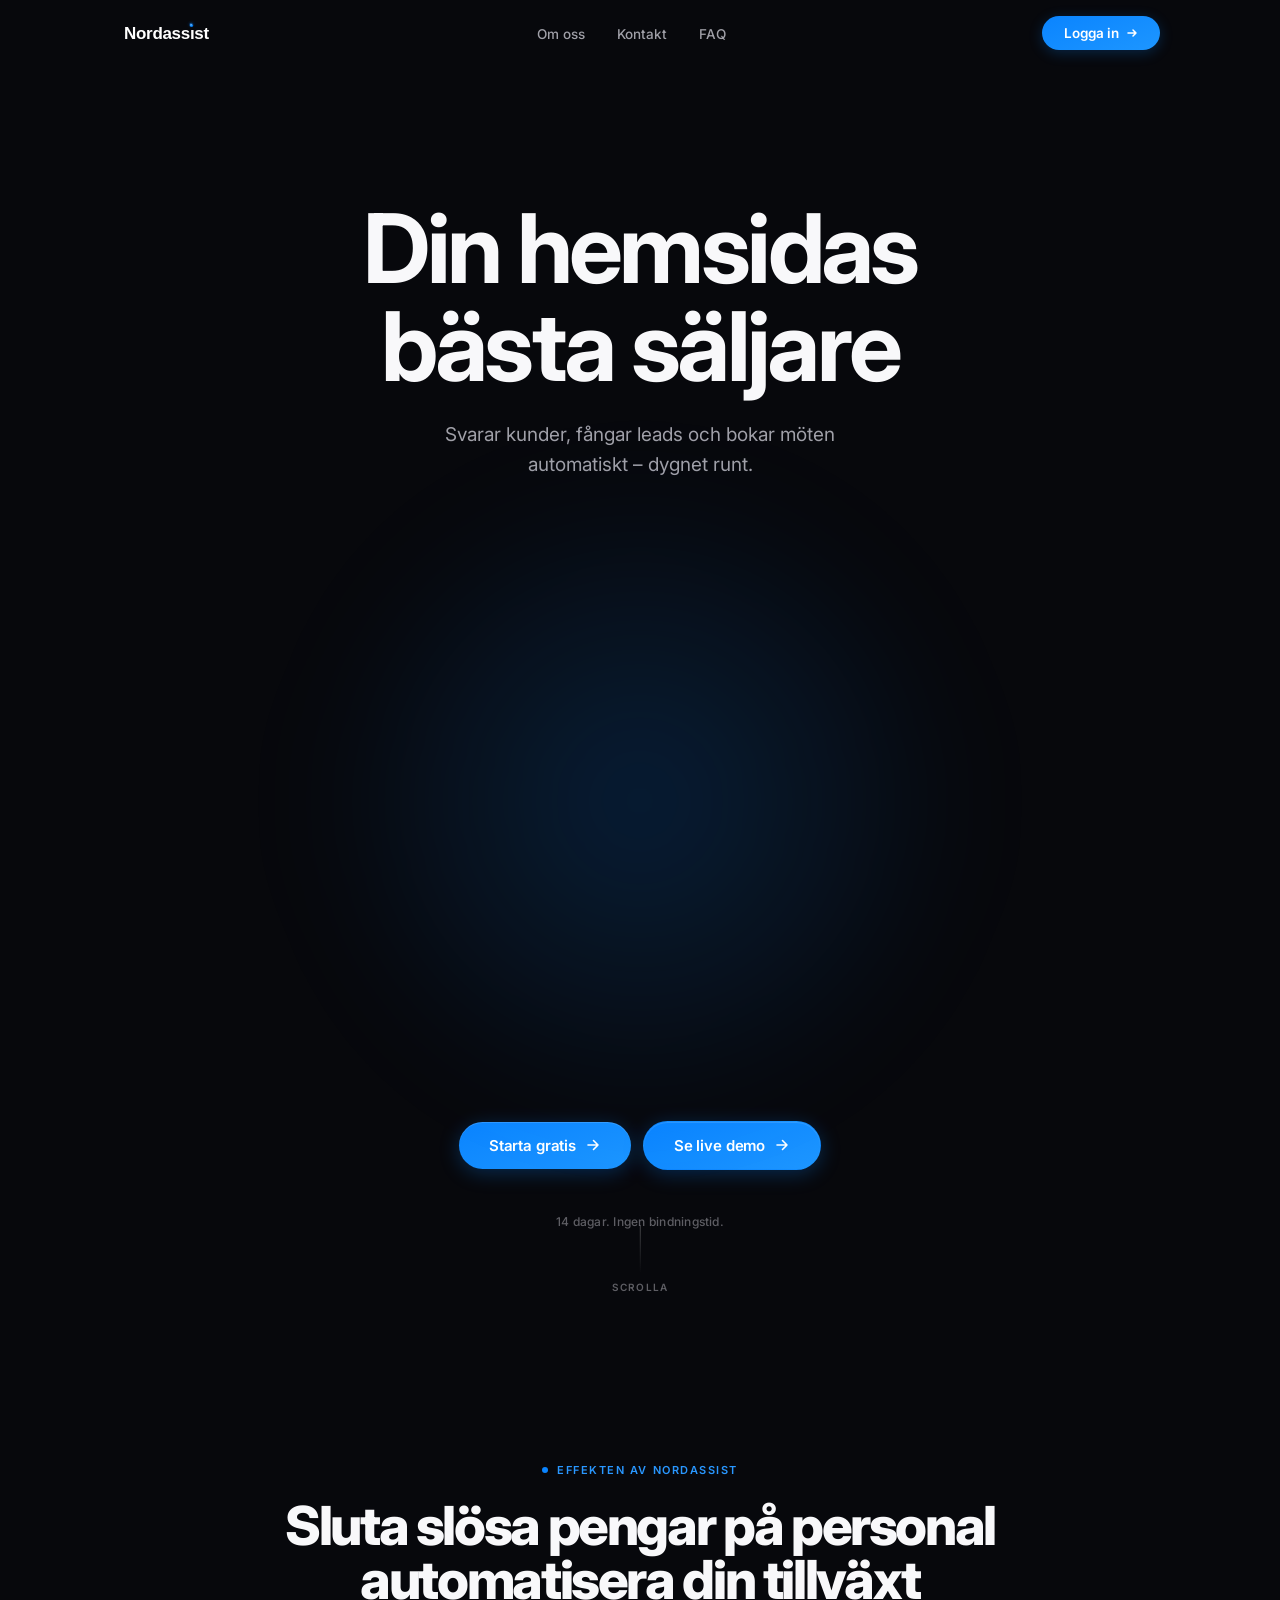
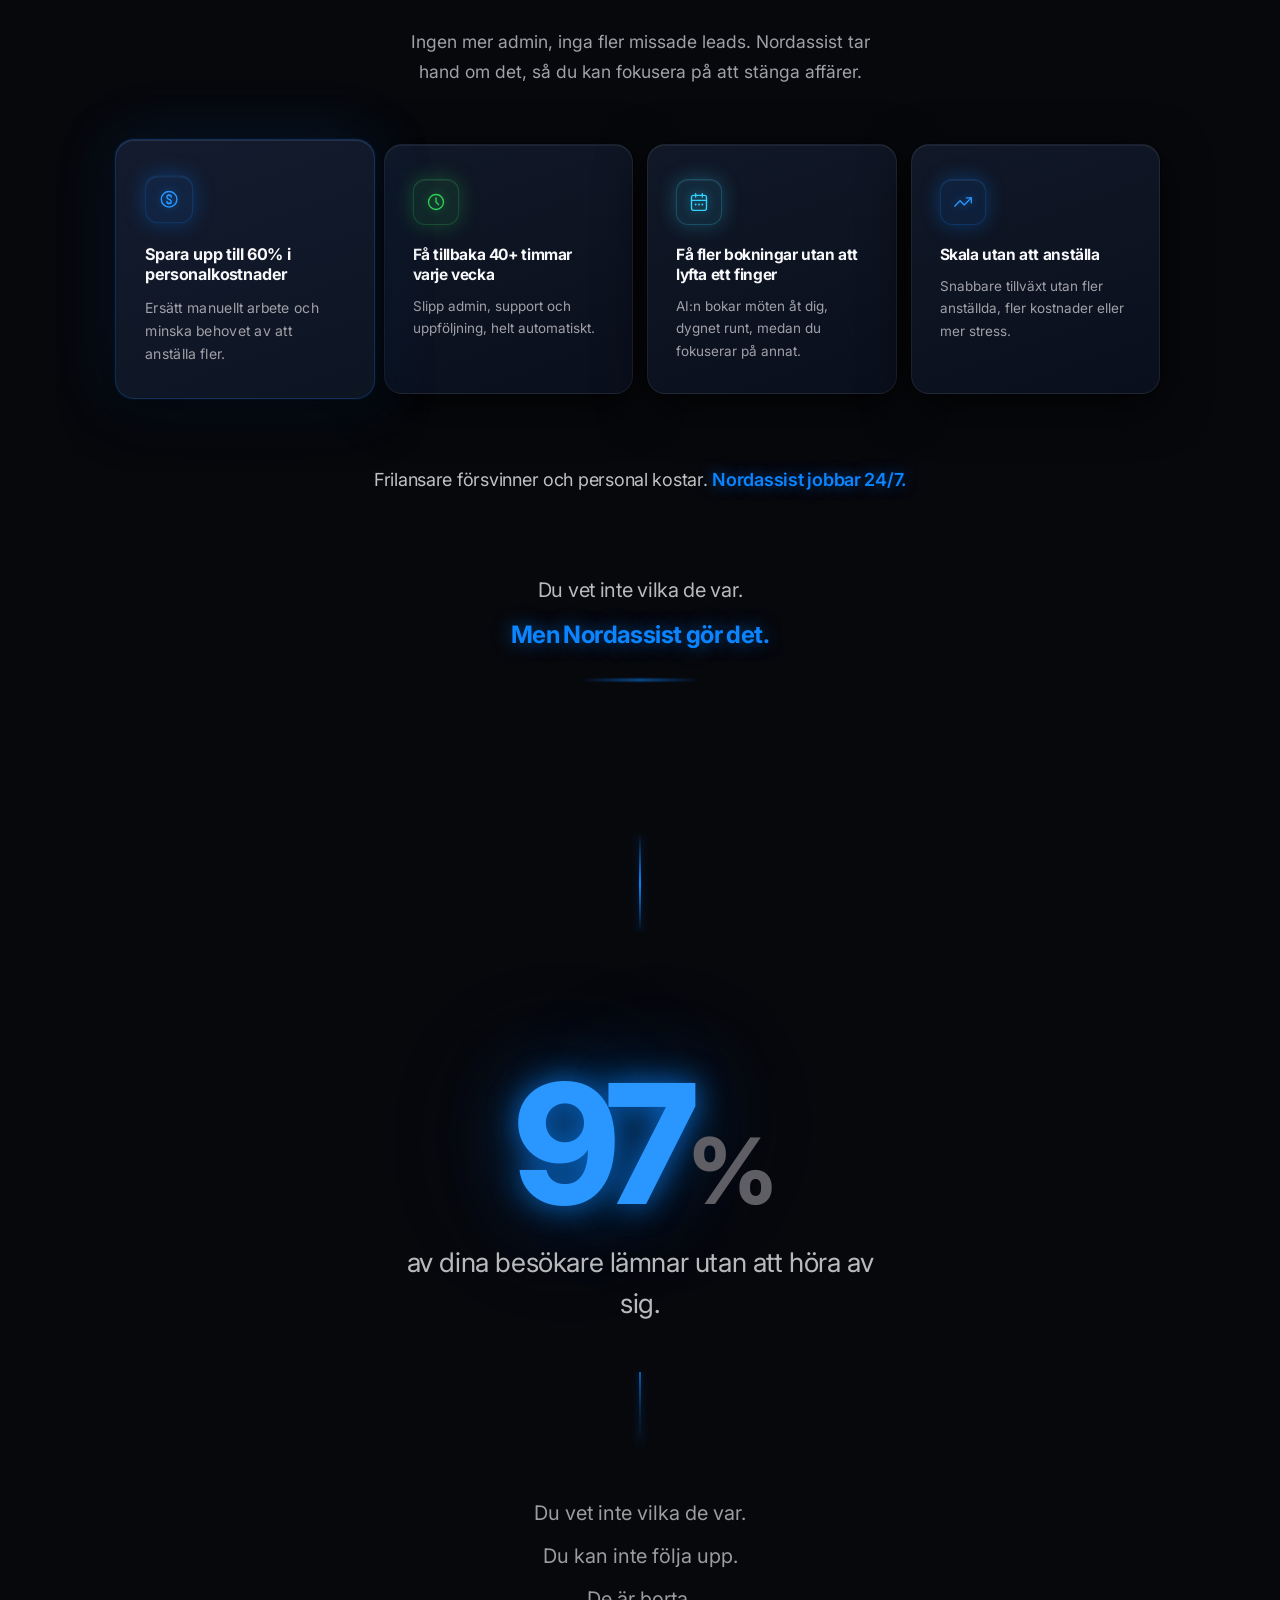
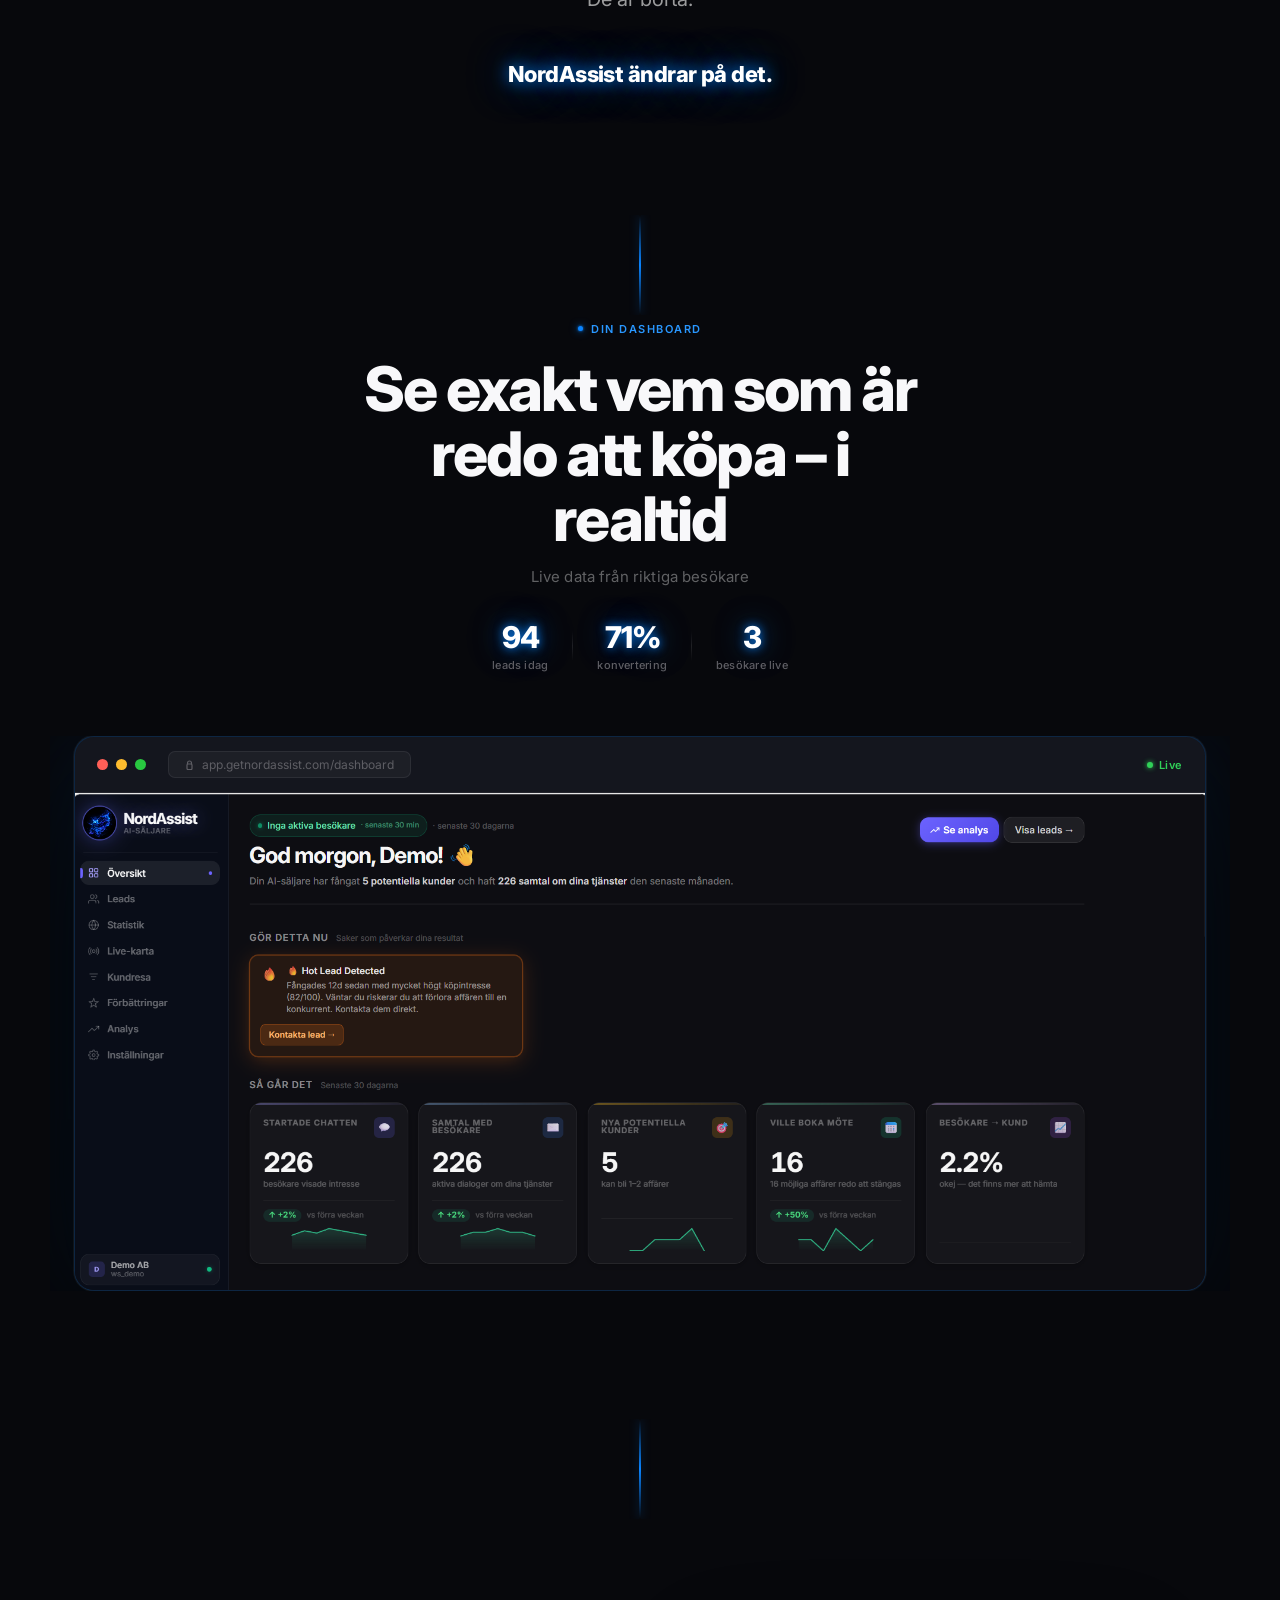
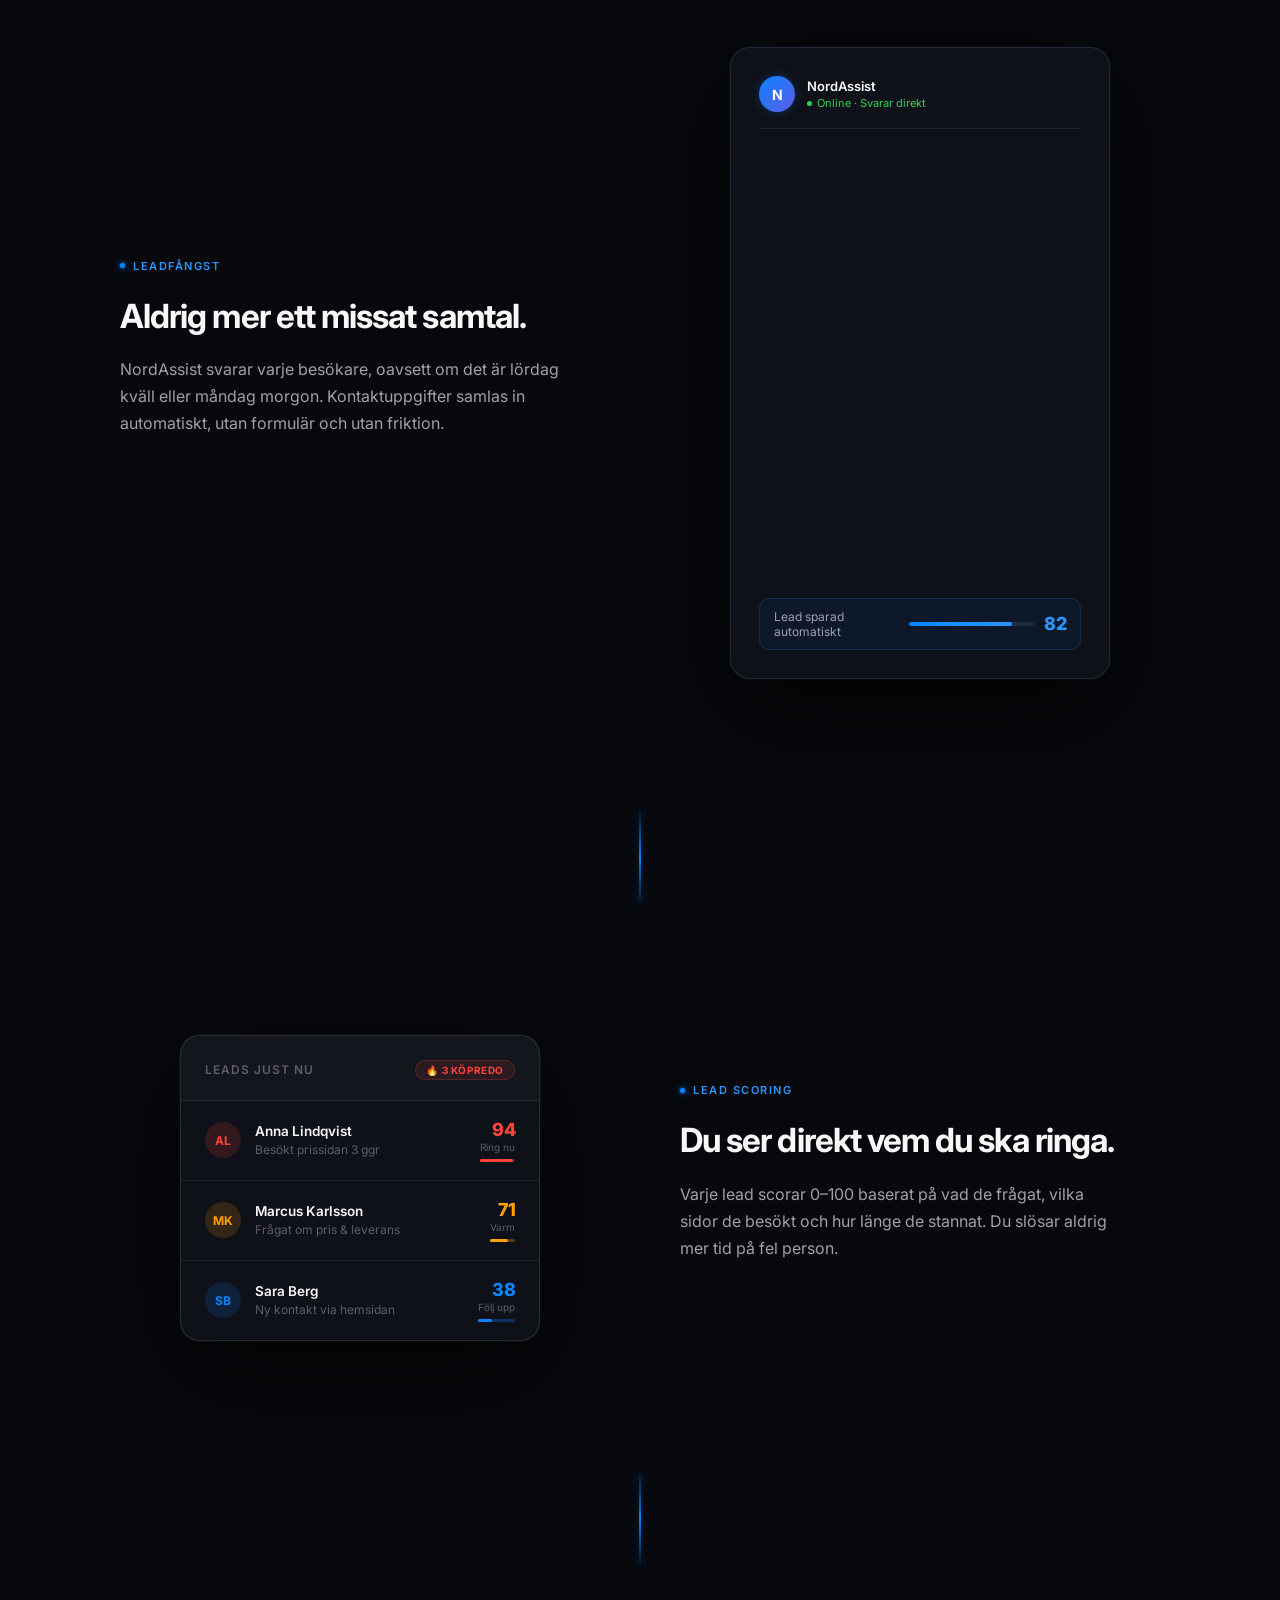
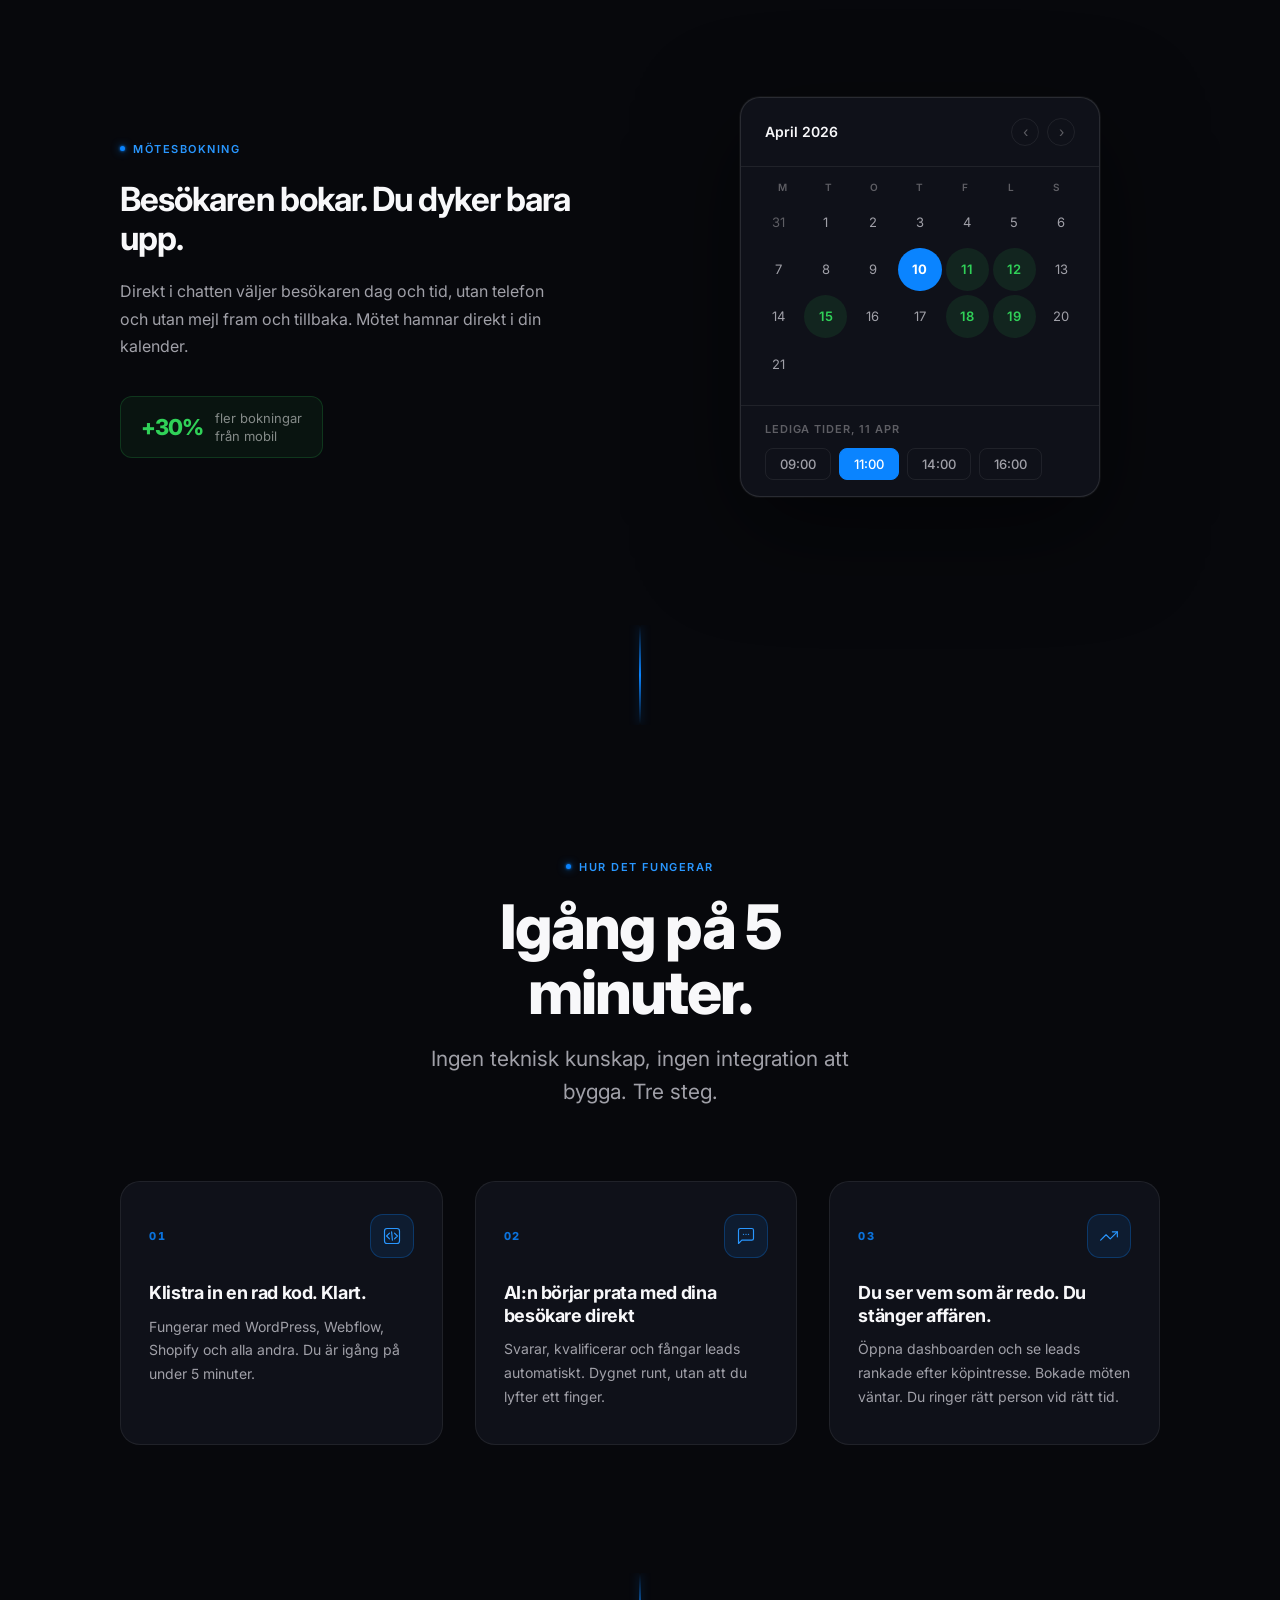
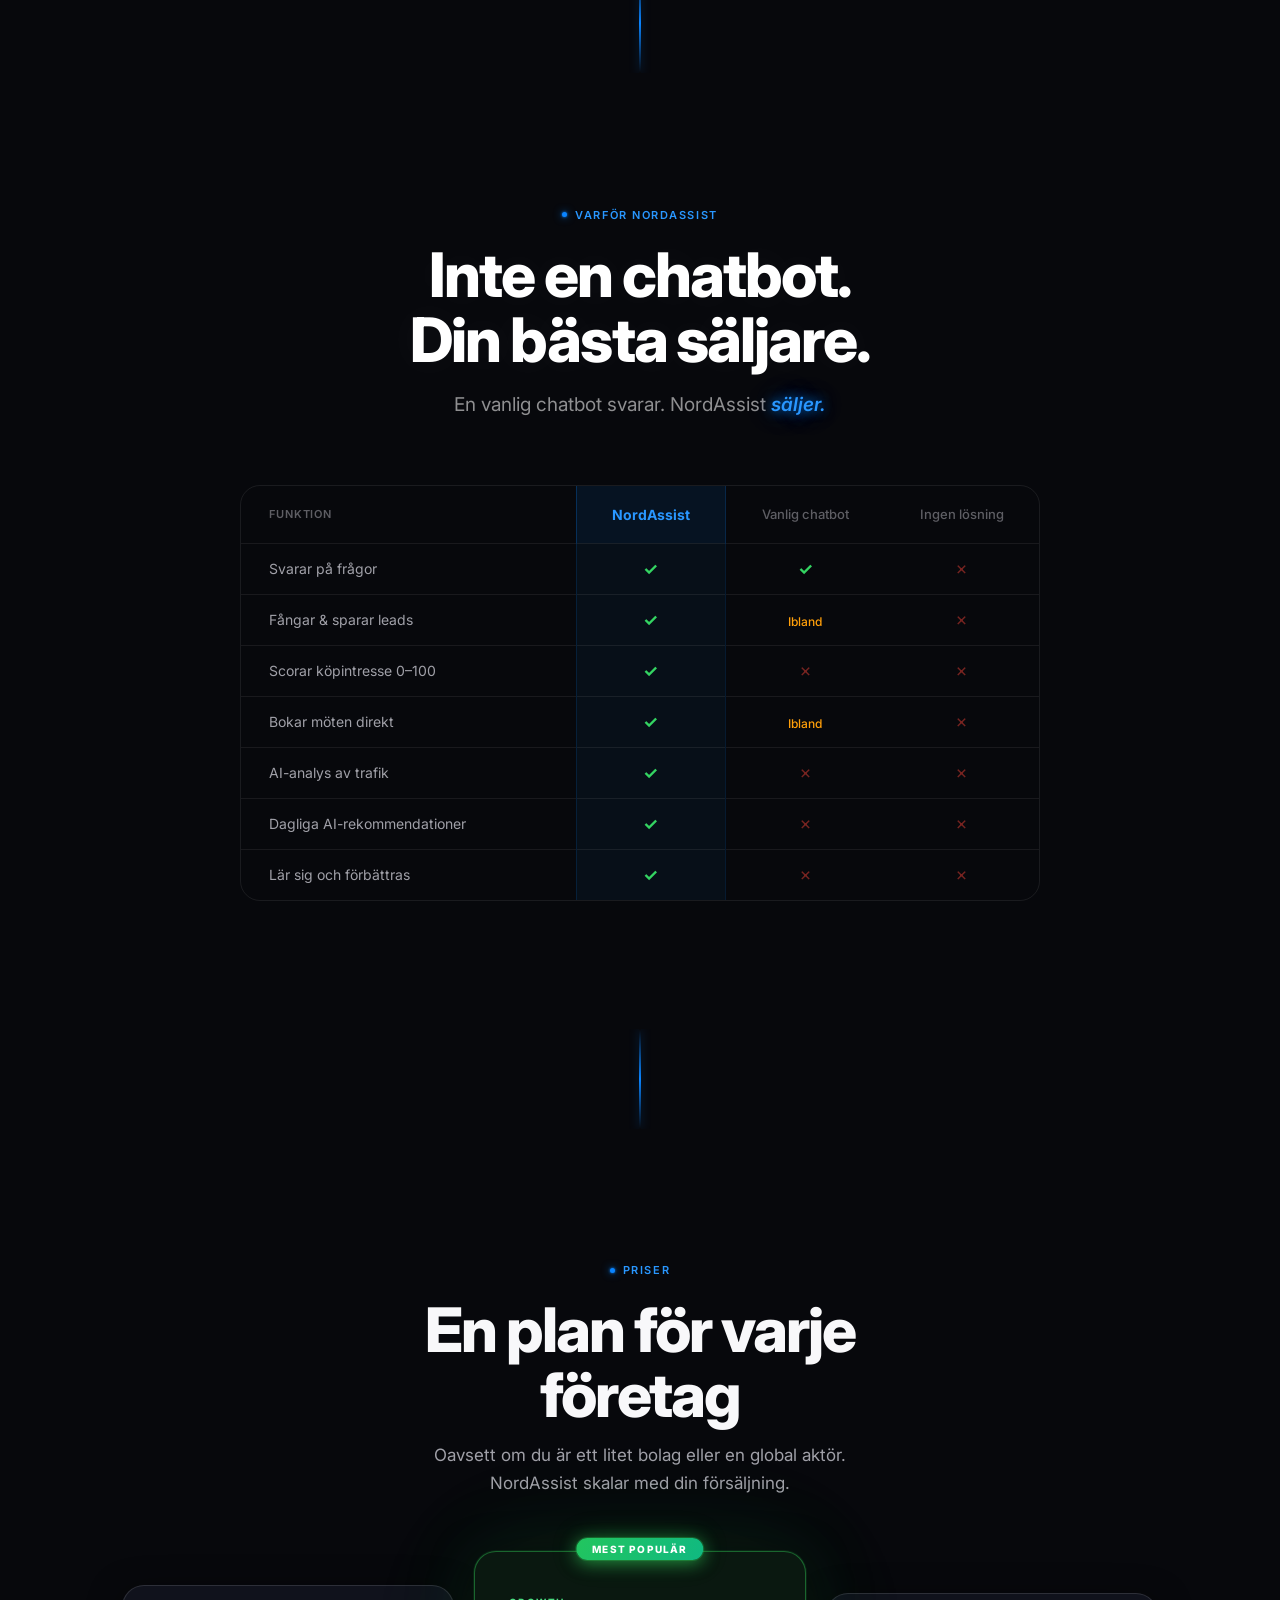
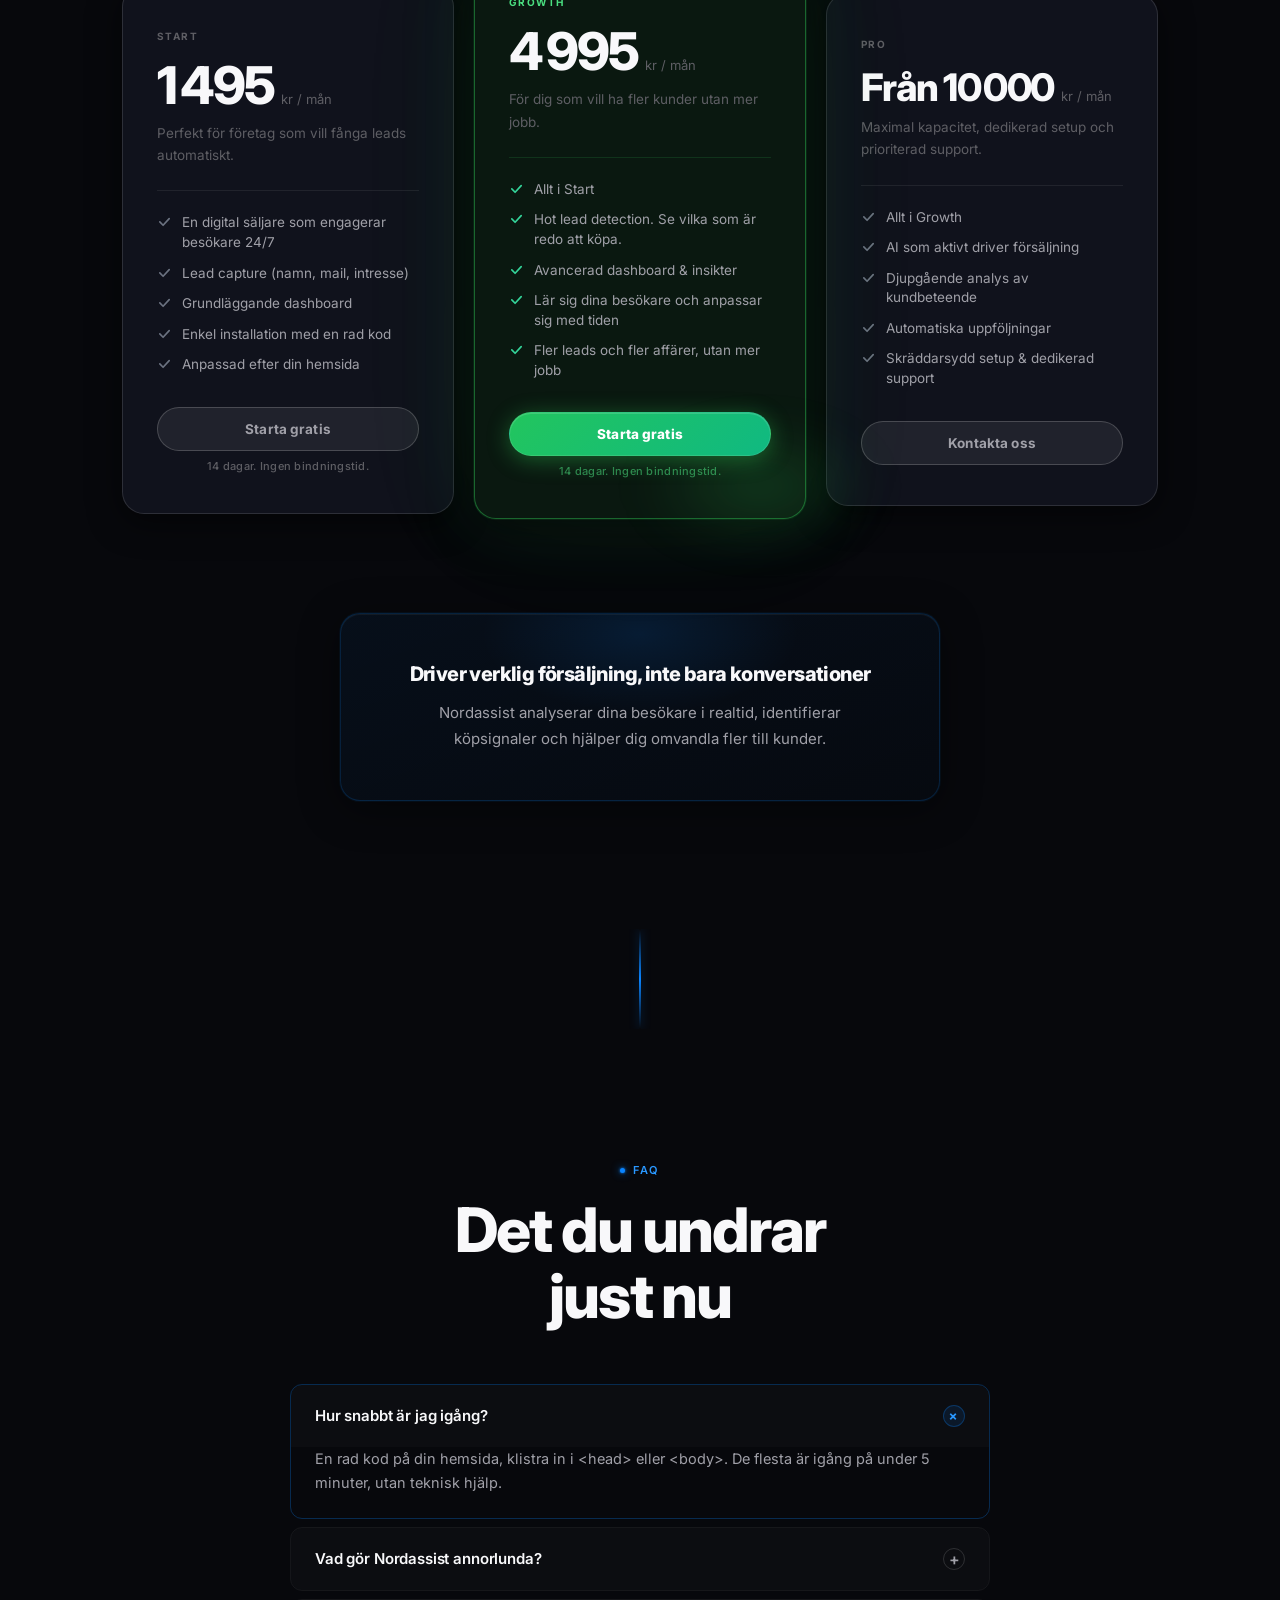
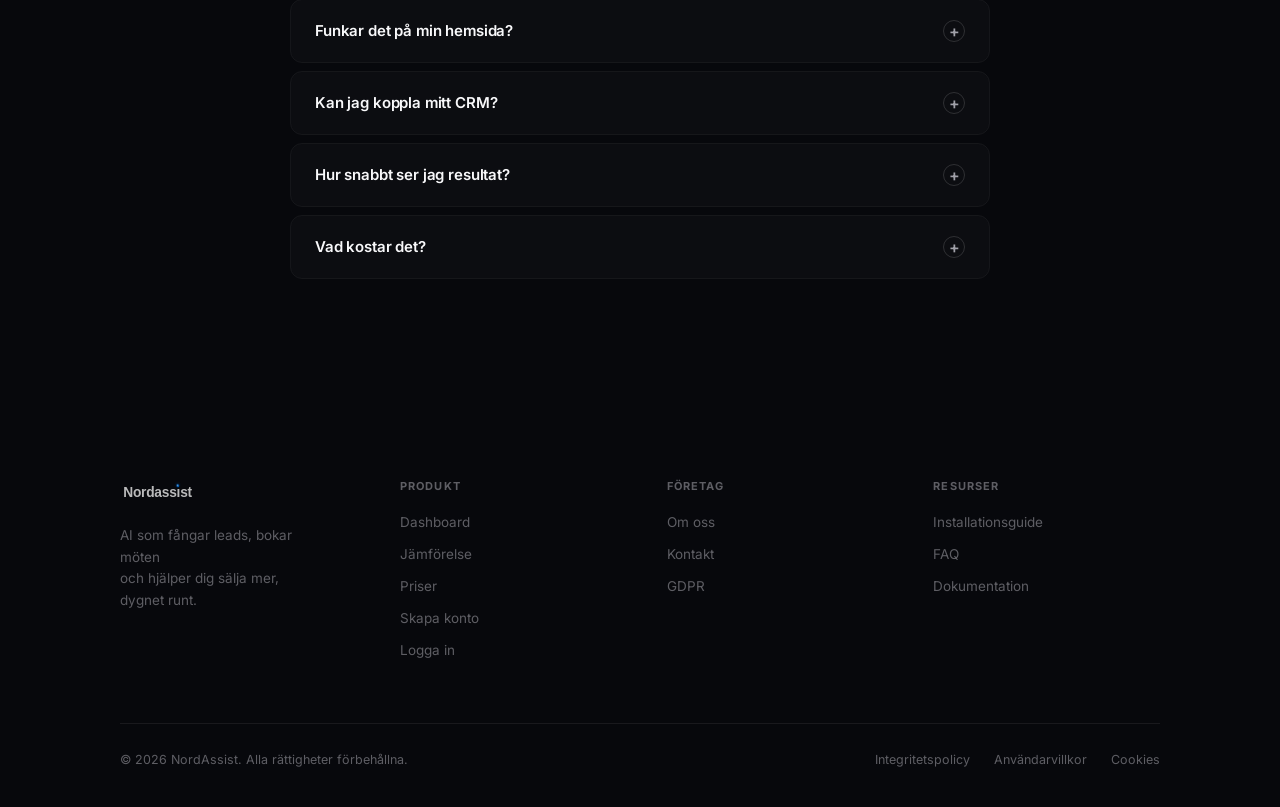
==== commit aa6e5083: "Point demo CTA to standalone demo route" ====
--- a/index.html
+++ b/index.html
@@ -97,7 +97,7 @@
           <path d="M3 8h10M8.5 3.5L13 8l-4.5 4.5" stroke="currentColor" stroke-width="1.6" stroke-linecap="round" stroke-linejoin="round"/>
         </svg>
       </a>
-      <a href="https://app.getnordassist.com/dashboard/demo?demo=true" class="btn btn-demo" data-demo-link="true" target="_blank" rel="noopener" style="color:#fff;background:linear-gradient(160deg,#0A84FF 0%,#1d96ff 100%);border:1px solid transparent;box-shadow:inset 0 1px 0 rgba(255,255,255,.12),0 4px 20px rgba(10,132,255,.28)">
+      <a href="https://app.getnordassist.com/nordassist-demo" class="btn btn-demo" data-demo-link="true" target="_blank" rel="noopener" style="color:#fff;background:linear-gradient(160deg,#0A84FF 0%,#1d96ff 100%);border:1px solid transparent;box-shadow:inset 0 1px 0 rgba(255,255,255,.12),0 4px 20px rgba(10,132,255,.28)">
         Se live demo
         <svg viewBox="0 0 16 16" fill="none" aria-hidden="true">
           <path d="M3 8h10M8.5 3.5L13 8l-4.5 4.5" stroke="currentColor" stroke-width="1.6" stroke-linecap="round" stroke-linejoin="round"/>
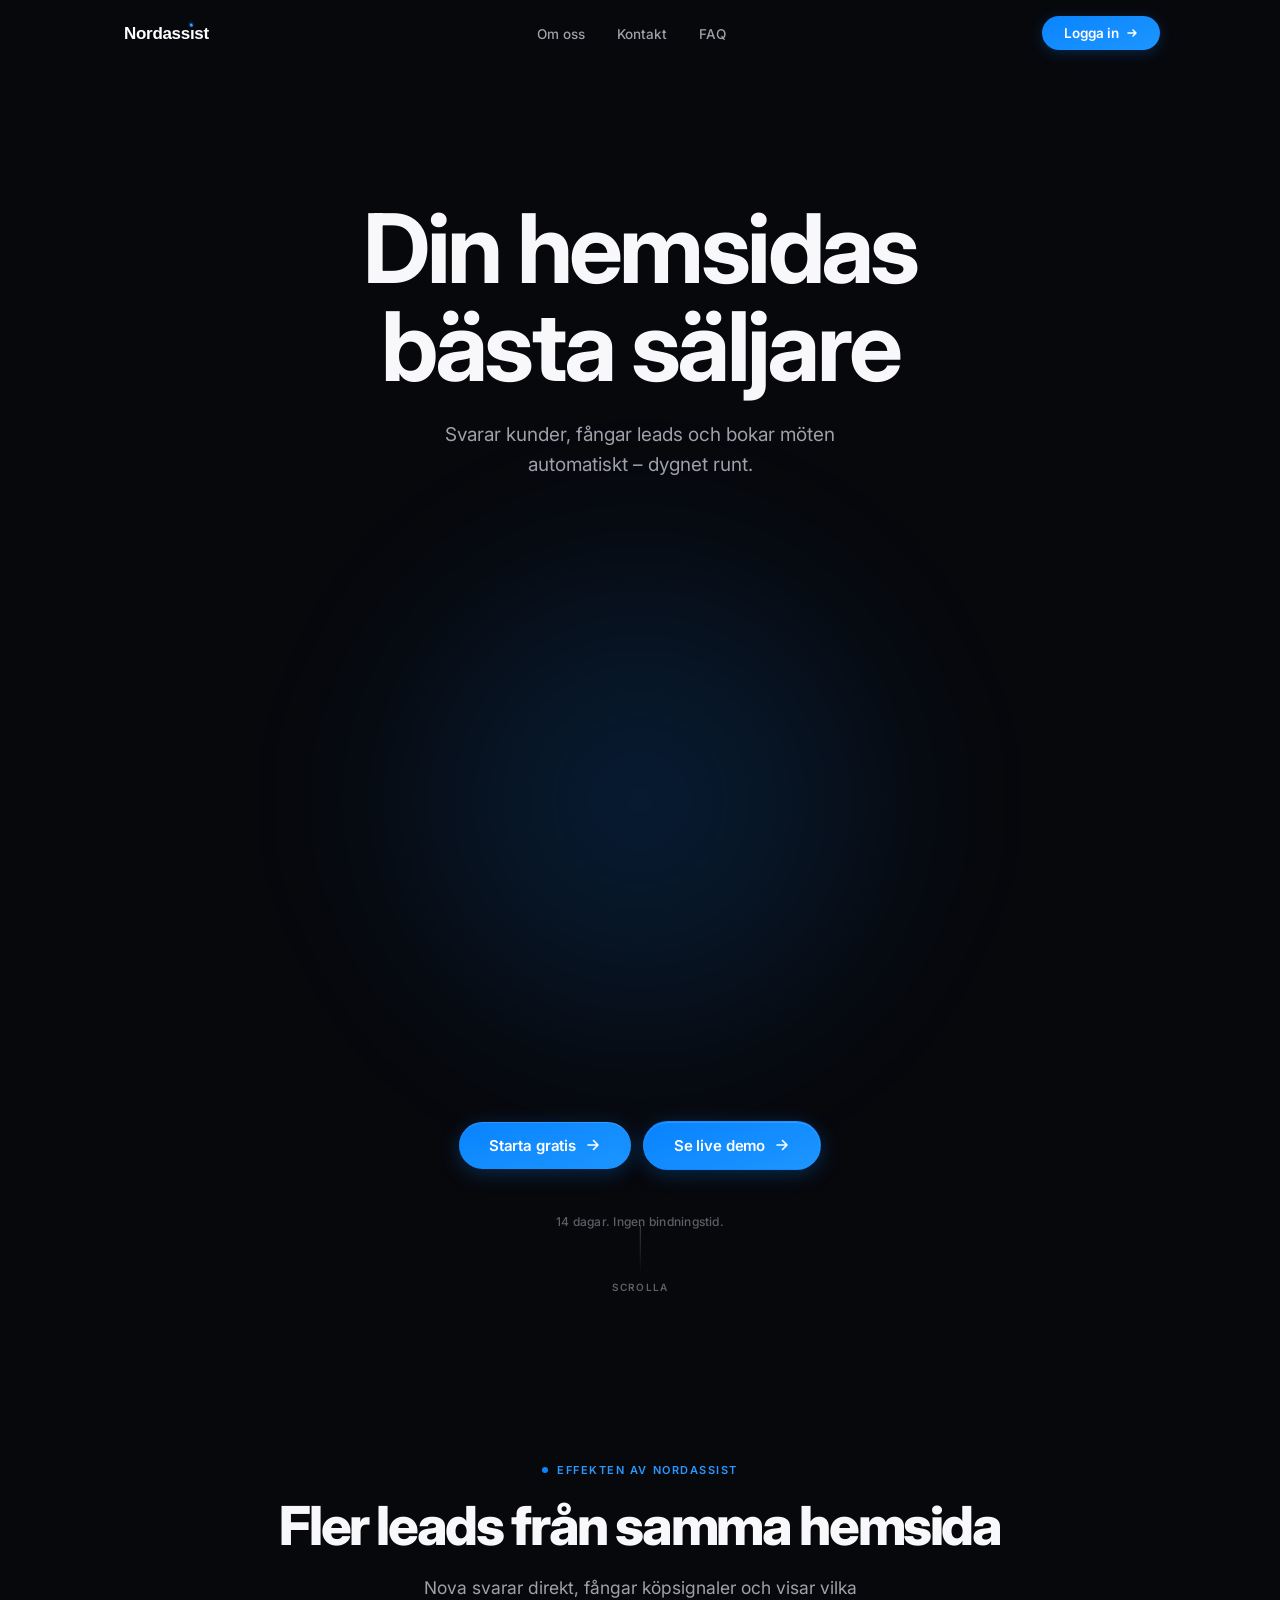
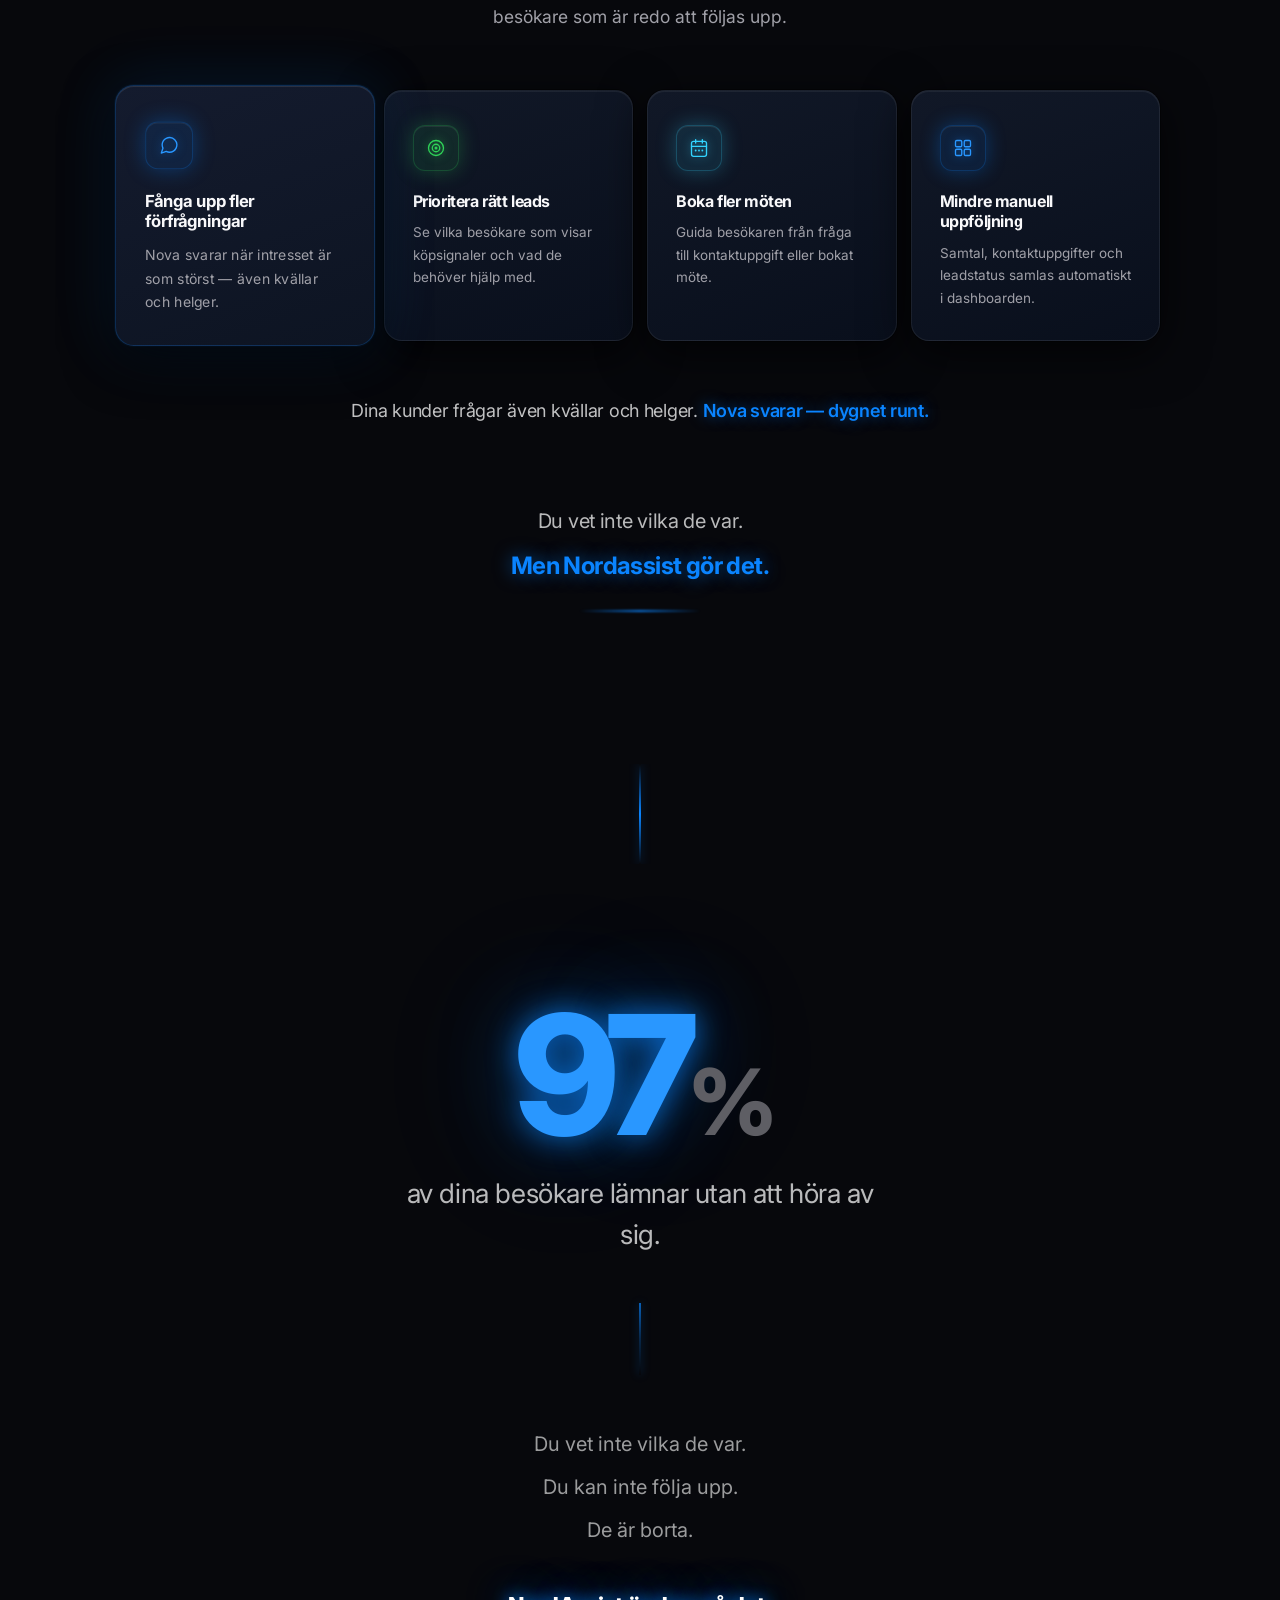
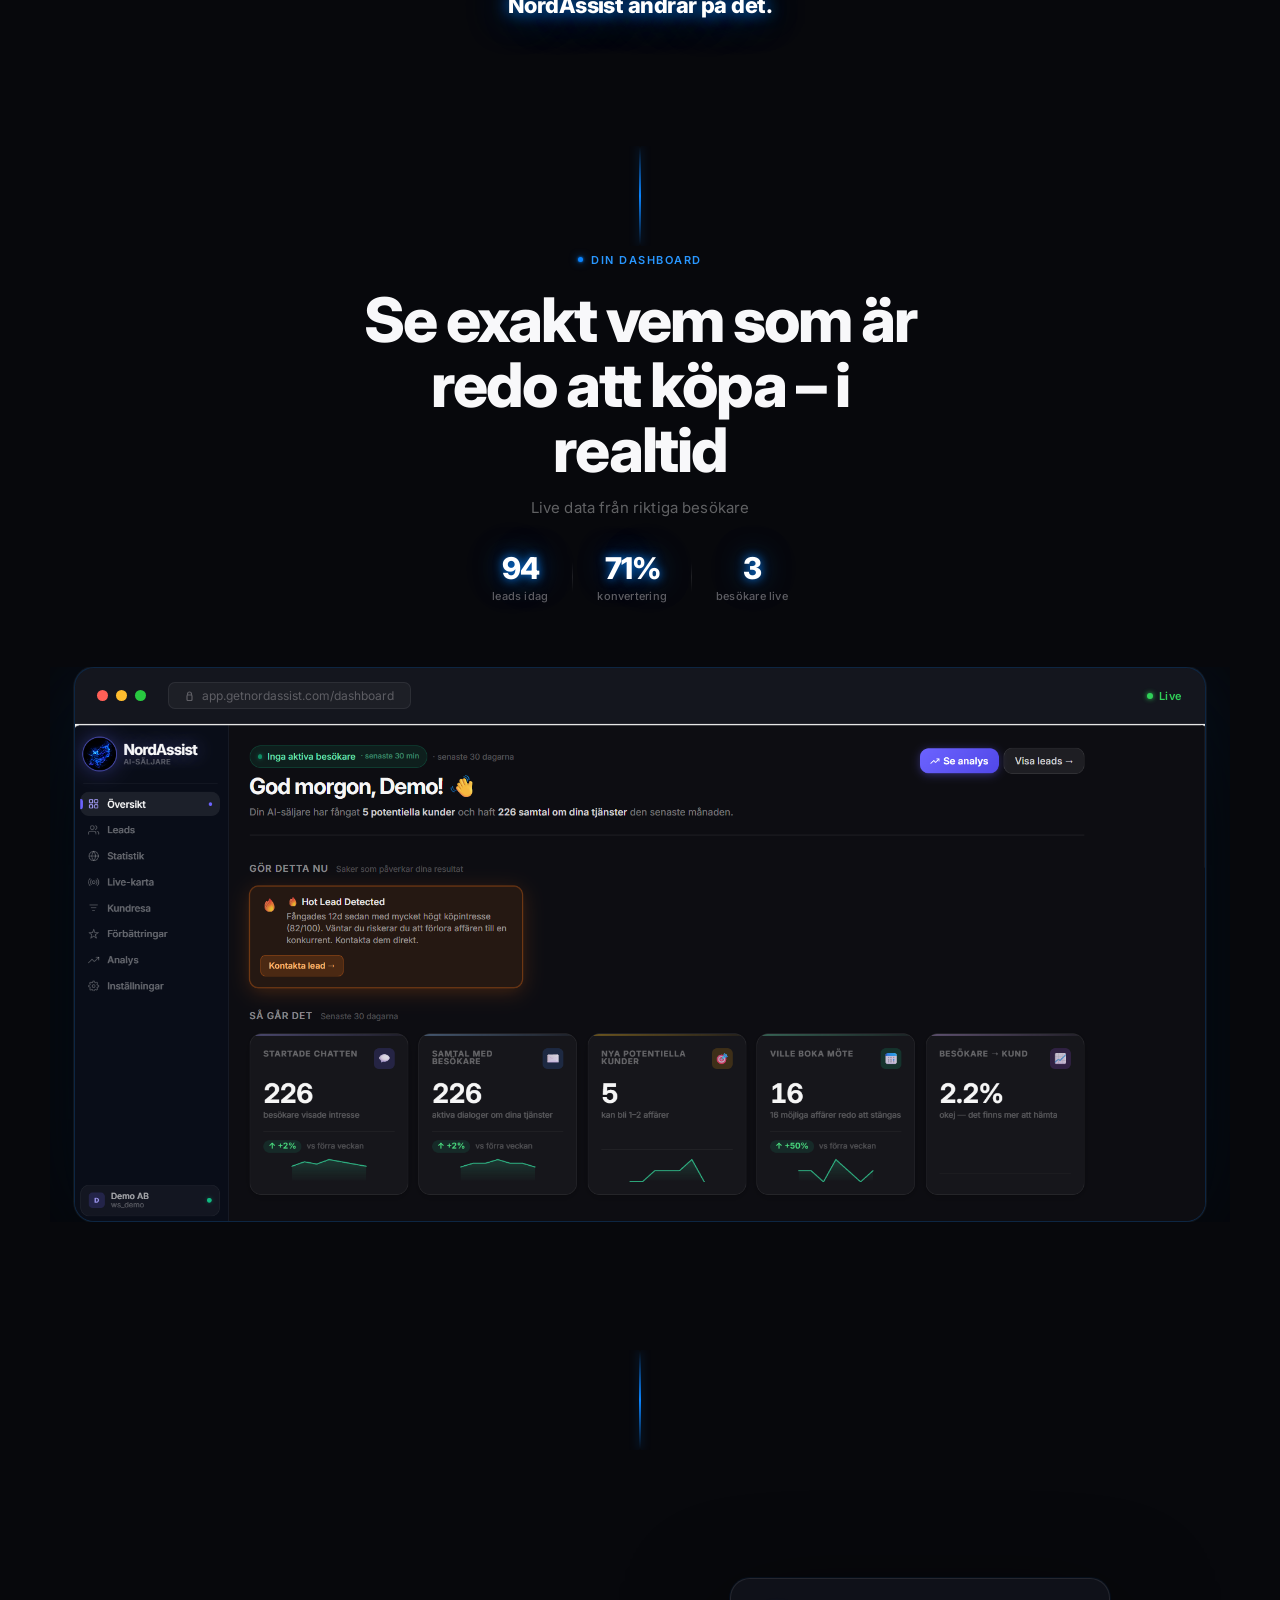
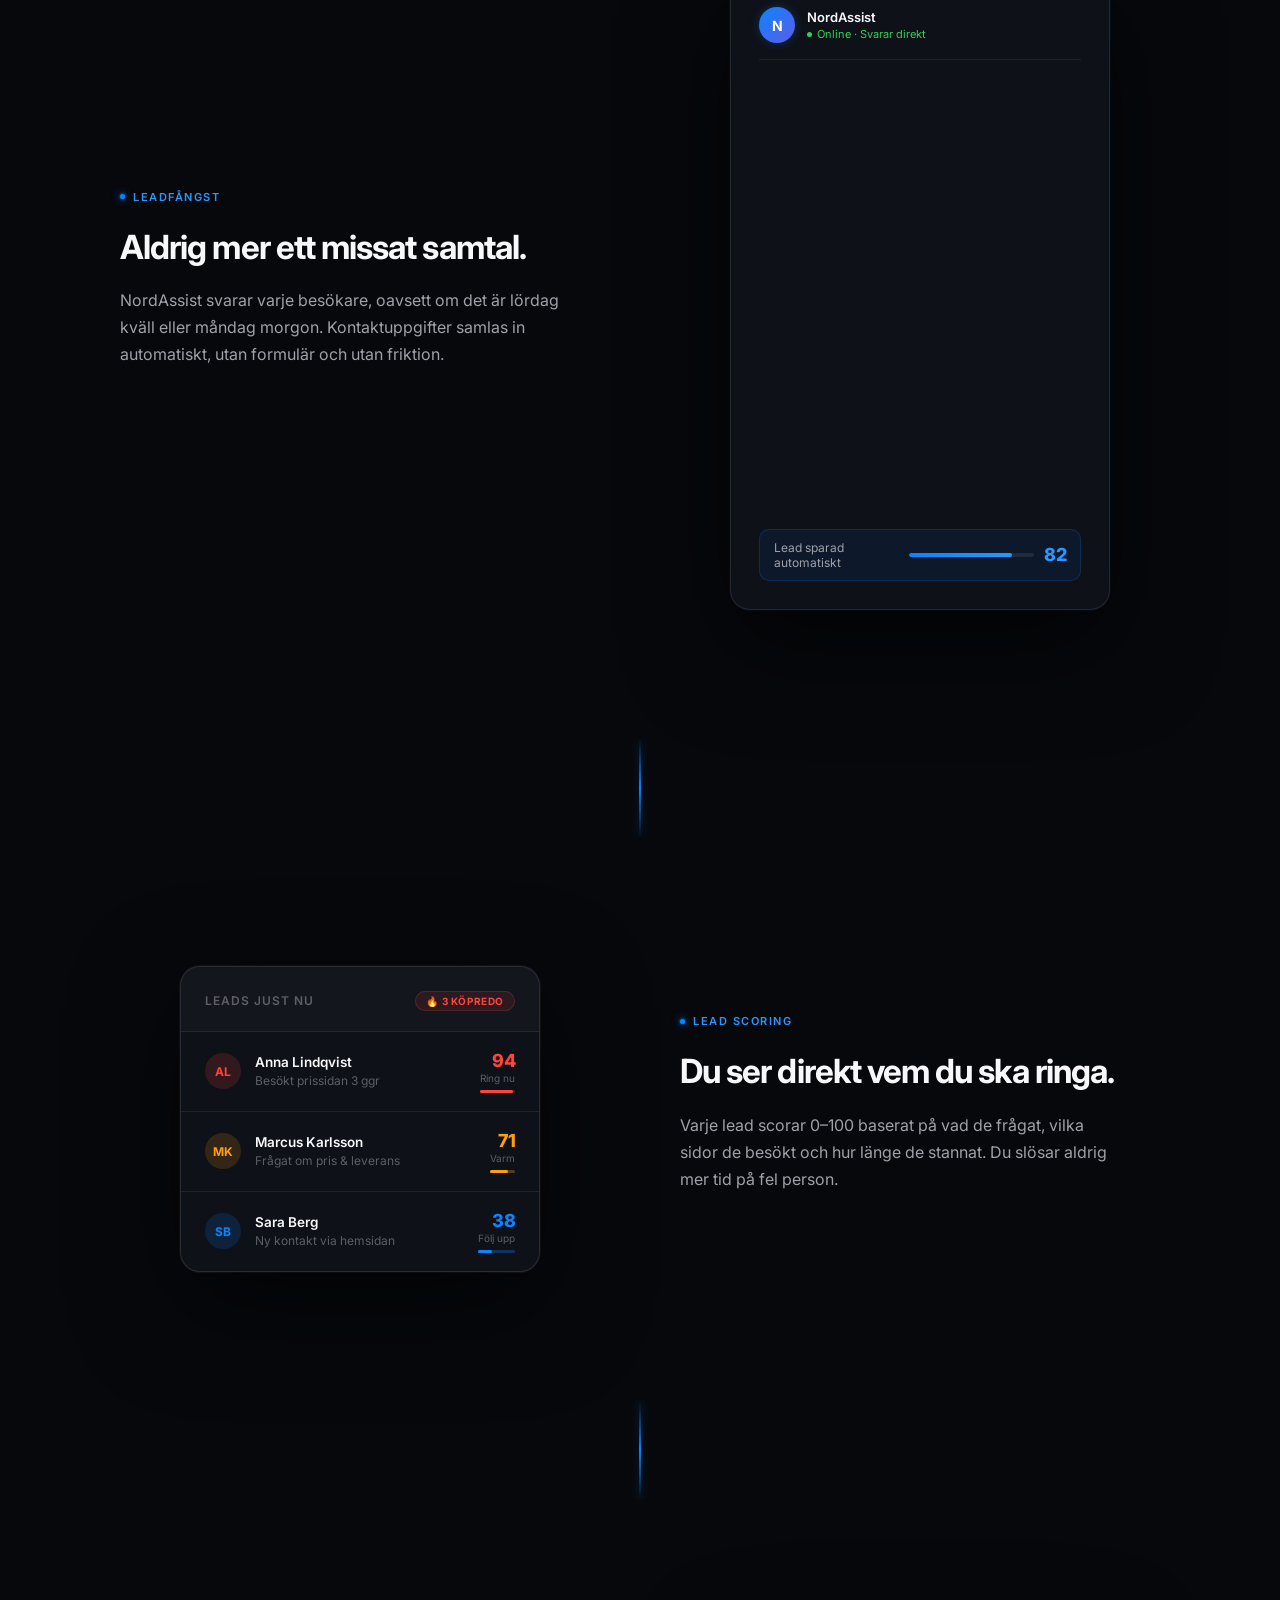
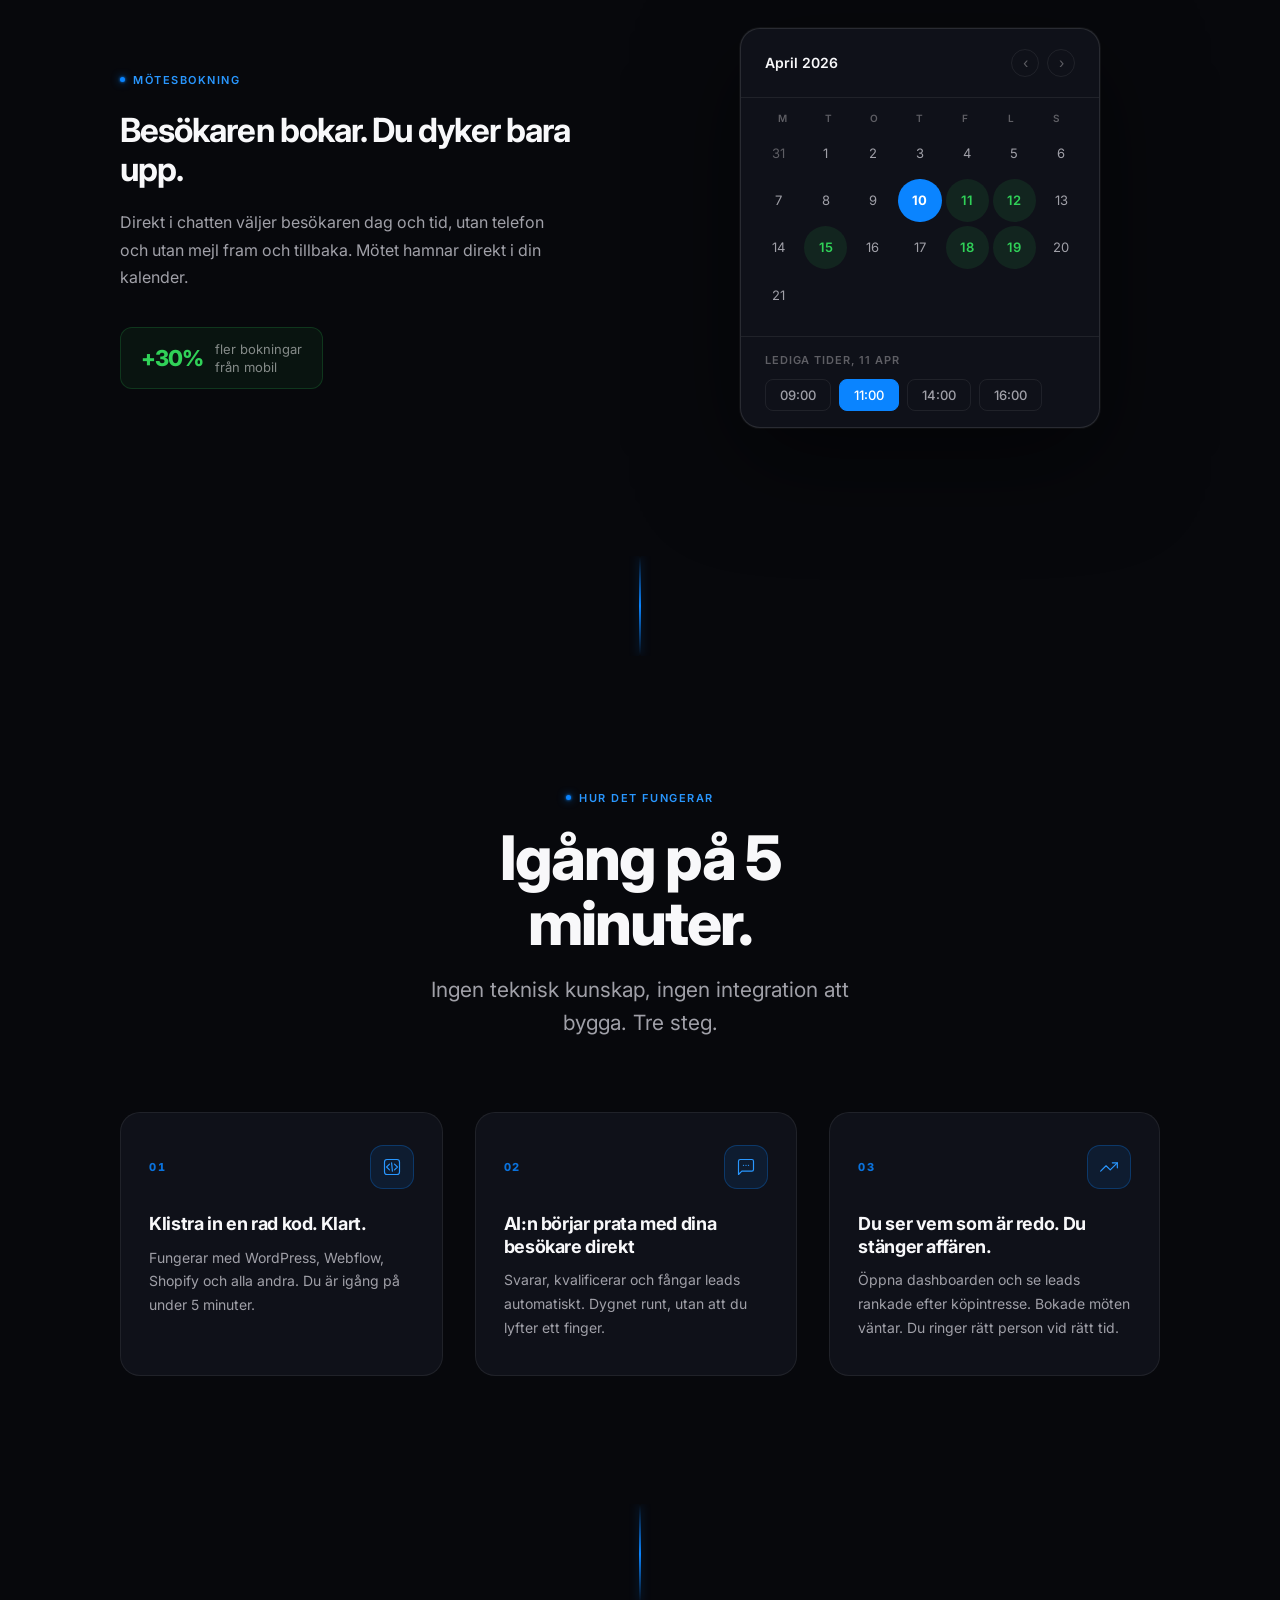
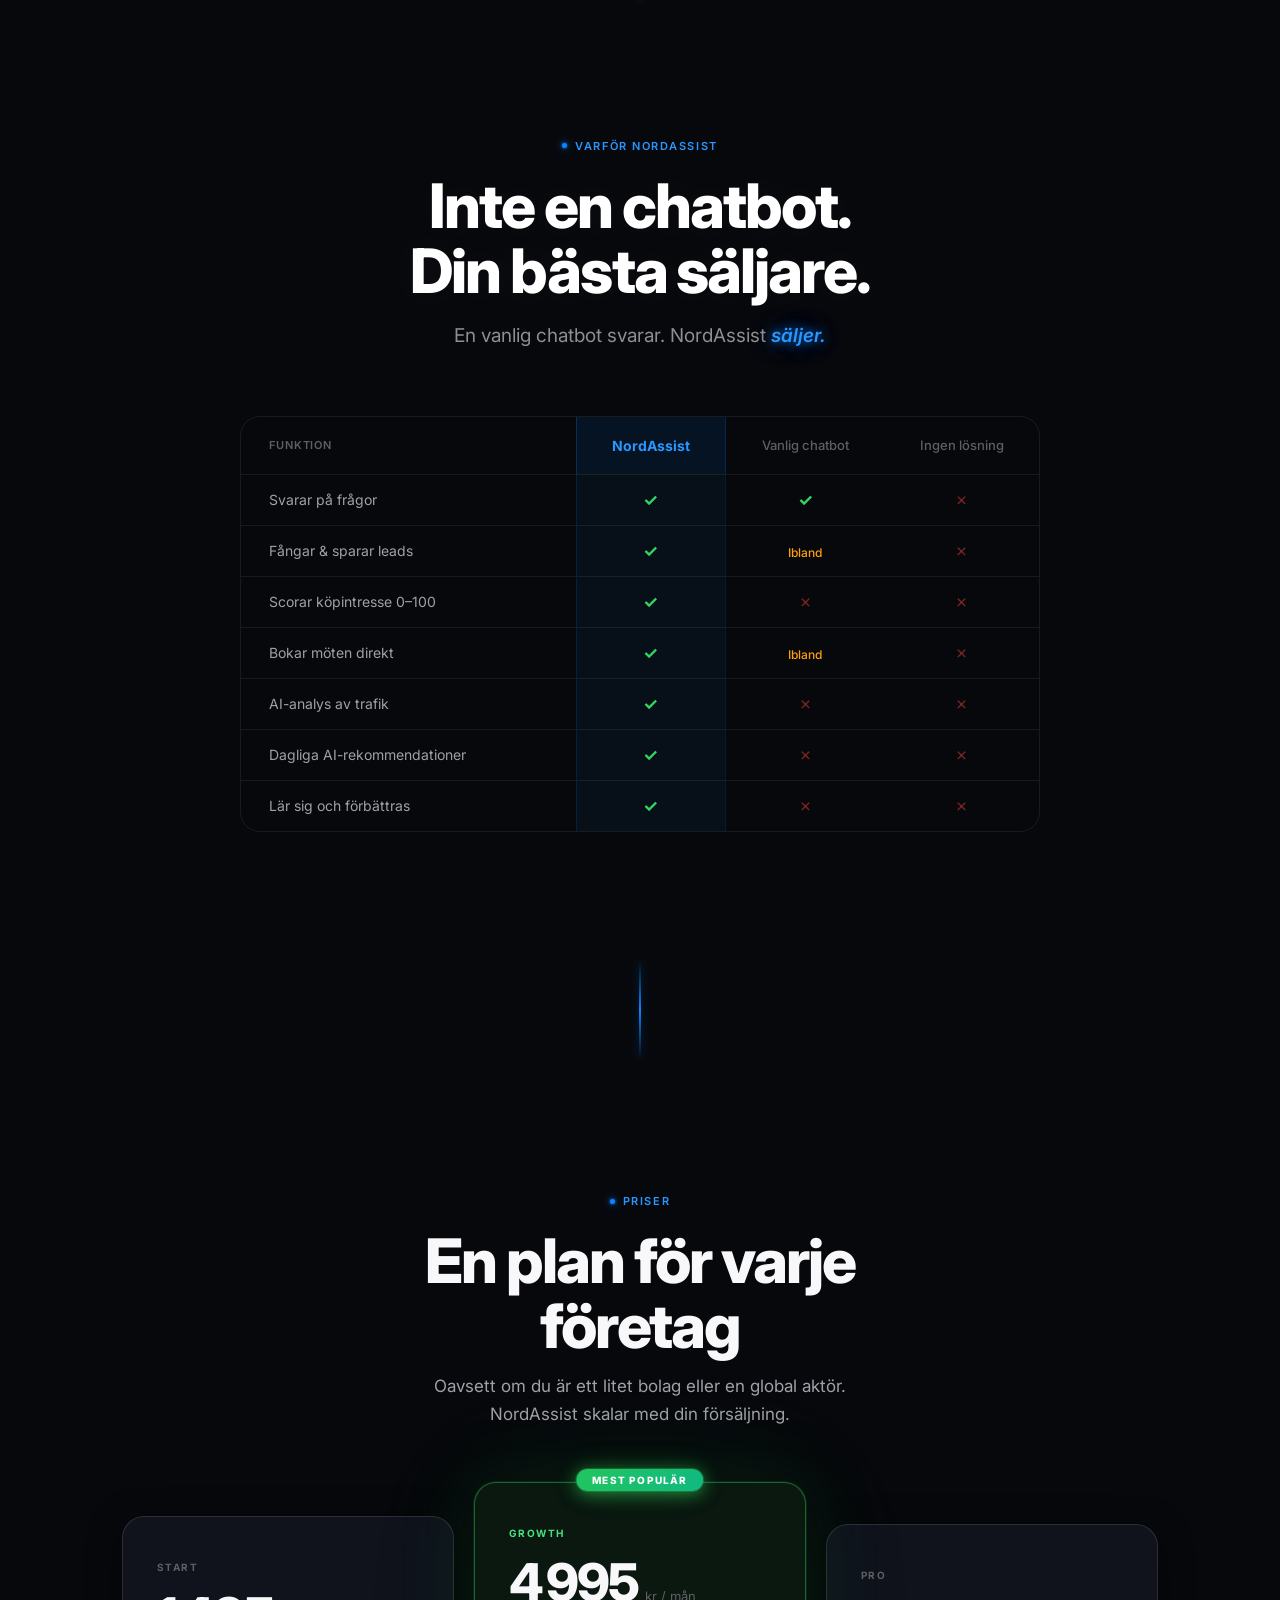
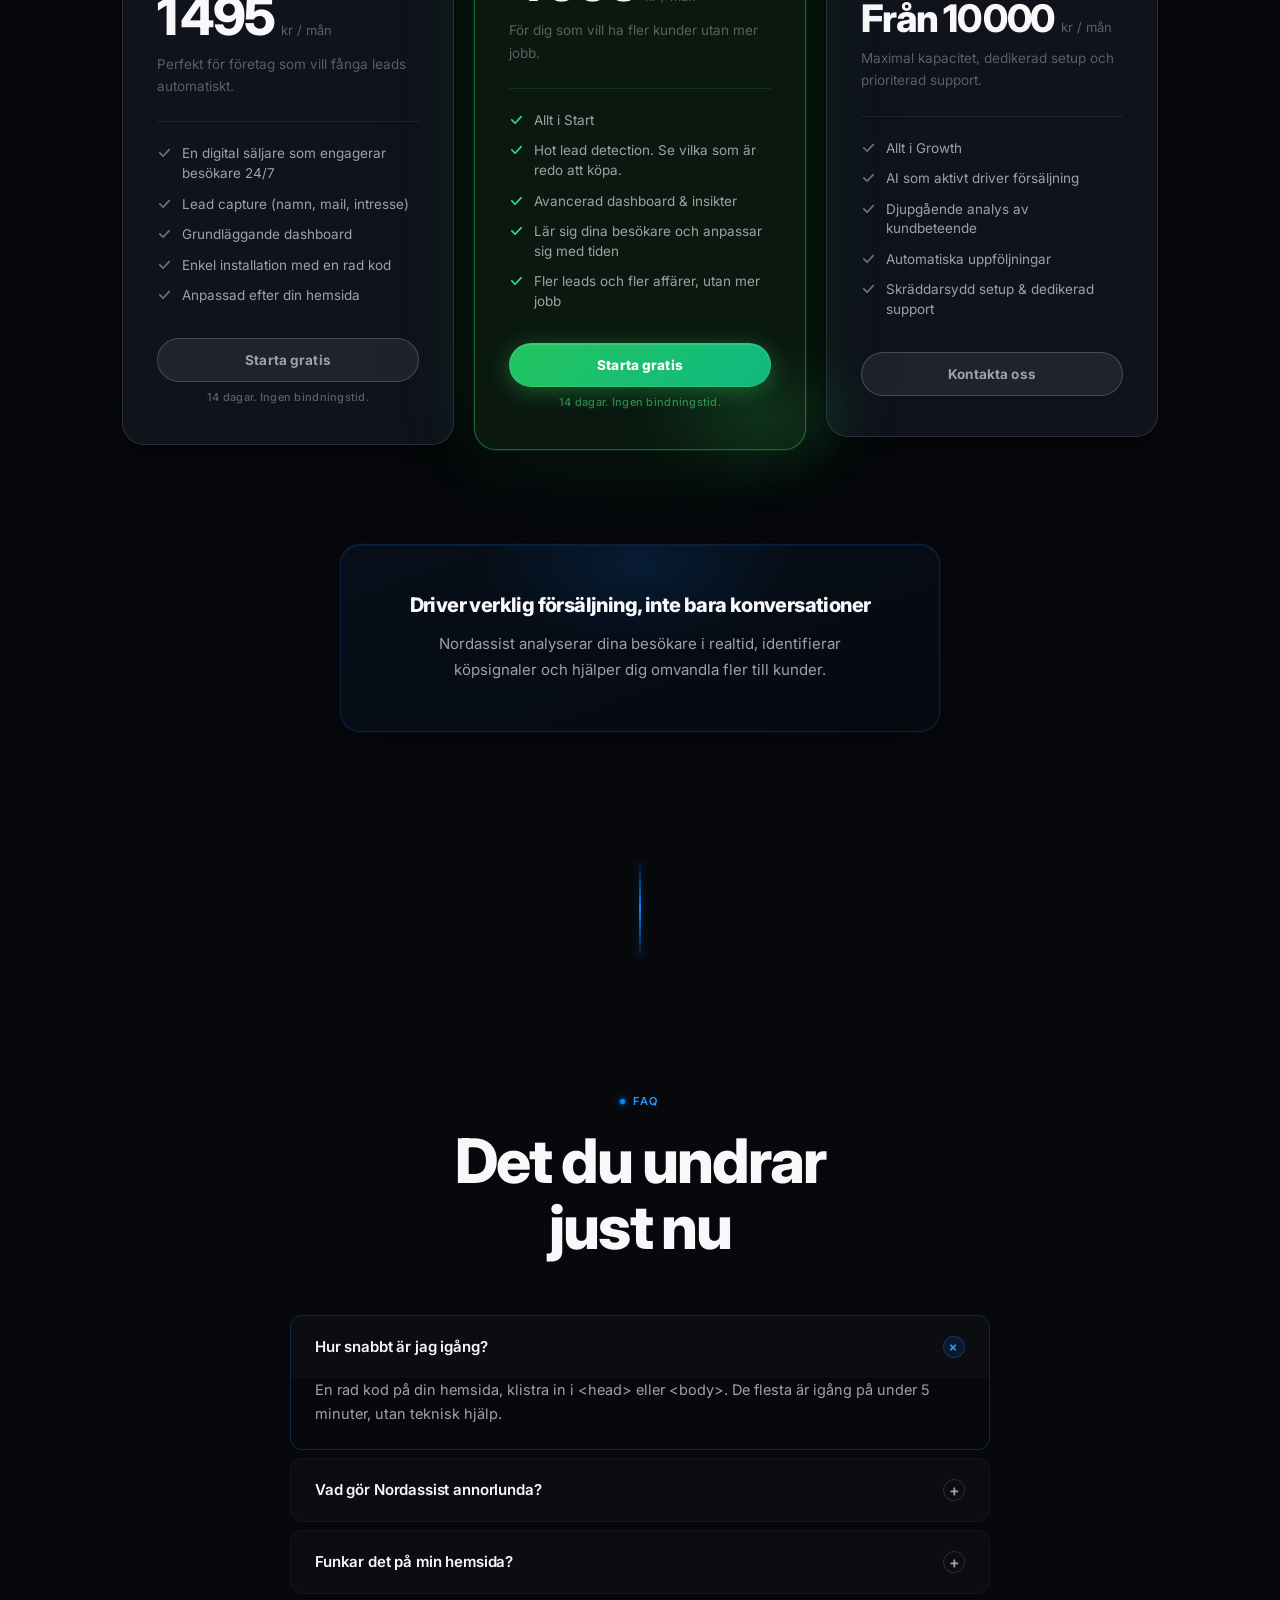
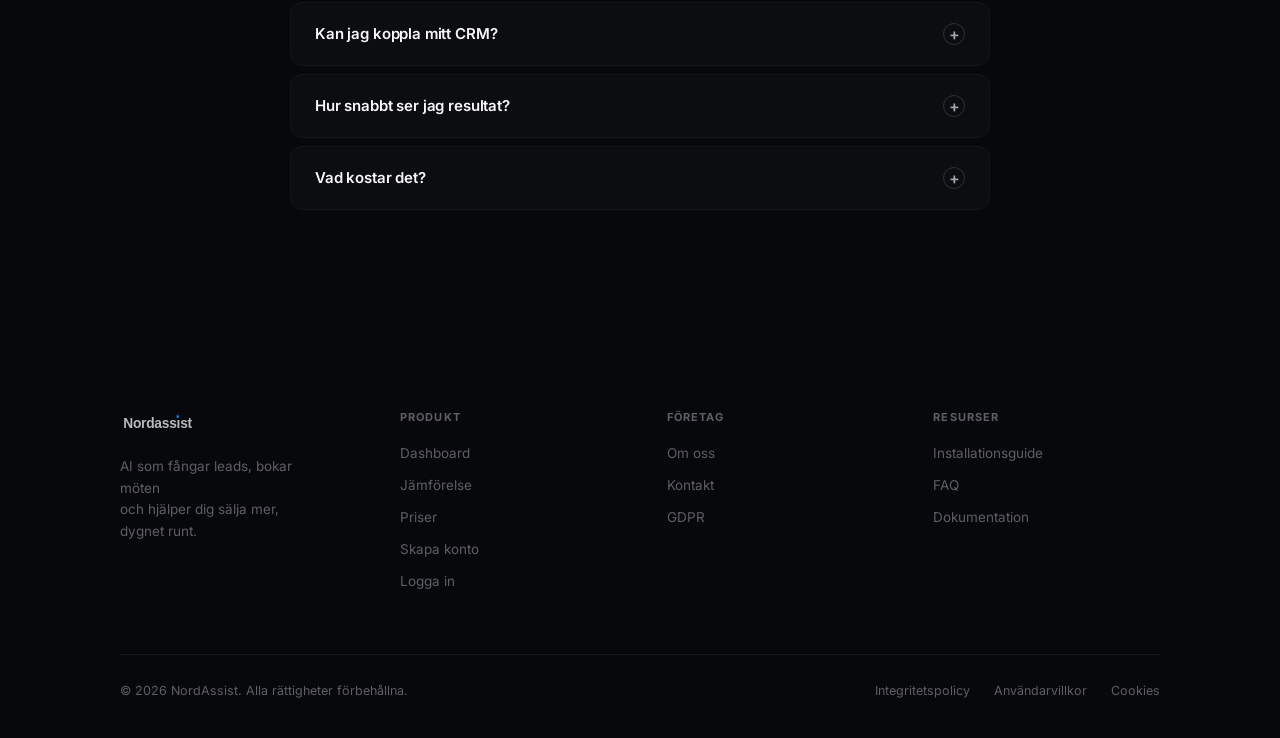
==== commit 8eb15e48: "Rework value props section: premium copy and refinements Co-Authored-By: Claude Fable 5 <noreply@ant" ====
--- a/index.html
+++ b/index.html
@@ -128,8 +128,8 @@
       <span class="vp-eyebrow-dot" aria-hidden="true"></span>
       Effekten av Nordassist
     </div>
-    <h2 class="vp-title">Sluta slösa pengar på personal<br>automatisera din tillväxt</h2>
-    <p class="vp-sub">Ingen mer admin, inga fler missade leads. Nordassist tar hand om det, så du kan fokusera på att stänga affärer.</p>
+    <h2 class="vp-title">Fler leads från samma hemsida</h2>
+    <p class="vp-sub">Nova svarar direkt, fångar köpsignaler och visar vilka besökare som är redo att följas upp.</p>
   </div>
 
   <div class="vp-grid">
@@ -137,24 +137,23 @@
     <div class="vp-card vp-card--primary">
       <div class="vp-icon vp-icon--blue">
         <svg width="20" height="20" viewBox="0 0 24 24" fill="none" stroke="currentColor" stroke-width="1.6" stroke-linecap="round" stroke-linejoin="round" aria-hidden="true">
-          <circle cx="12" cy="12" r="9"/>
-          <path d="M14.5 9.5a2.5 2.5 0 0 0-5 0c0 1.4 1.2 2.1 2.5 2.5s2.5 1.1 2.5 2.5a2.5 2.5 0 0 1-5 0"/>
-          <path d="M12 7v1M12 16v1"/>
+          <path d="M21 11.5a8.38 8.38 0 0 1-.9 3.8 8.5 8.5 0 0 1-7.6 4.7 8.38 8.38 0 0 1-3.8-.9L3 21l1.9-5.7a8.38 8.38 0 0 1-.9-3.8 8.5 8.5 0 0 1 4.7-7.6 8.38 8.38 0 0 1 3.8-.9h.5a8.48 8.48 0 0 1 8 8v.5z"/>
         </svg>
       </div>
-      <p class="vp-card-title">Spara upp till 60% i personalkostnader</p>
-      <p class="vp-card-text">Ersätt manuellt arbete och minska behovet av att anställa fler.</p>
+      <p class="vp-card-title">Fånga upp fler förfrågningar</p>
+      <p class="vp-card-text">Nova svarar när intresset är som störst — även kvällar och helger.</p>
     </div>
 
     <div class="vp-card vp-card--green">
       <div class="vp-icon vp-icon--green">
         <svg width="20" height="20" viewBox="0 0 24 24" fill="none" stroke="currentColor" stroke-width="1.6" stroke-linecap="round" stroke-linejoin="round" aria-hidden="true">
           <circle cx="12" cy="12" r="9"/>
-          <path d="M12 7v5l3 3"/>
+          <circle cx="12" cy="12" r="4.5"/>
+          <circle cx="12" cy="12" r="1" fill="currentColor"/>
         </svg>
       </div>
-      <p class="vp-card-title">Få tillbaka 40+ timmar varje vecka</p>
-      <p class="vp-card-text">Slipp admin, support och uppföljning, helt automatiskt.</p>
+      <p class="vp-card-title">Prioritera rätt leads</p>
+      <p class="vp-card-text">Se vilka besökare som visar köpsignaler och vad de behöver hjälp med.</p>
     </div>
 
     <div class="vp-card vp-card--cyan">
@@ -165,25 +164,27 @@
           <path d="M8 15h.01M12 15h.01M16 15h.01" stroke-width="2.2"/>
         </svg>
       </div>
-      <p class="vp-card-title">Få fler bokningar utan att lyfta ett finger</p>
-      <p class="vp-card-text">AI:n bokar möten åt dig, dygnet runt, medan du fokuserar på annat.</p>
+      <p class="vp-card-title">Boka fler möten</p>
+      <p class="vp-card-text">Guida besökaren från fråga till kontaktuppgift eller bokat möte.</p>
     </div>
 
     <div class="vp-card">
       <div class="vp-icon">
         <svg width="20" height="20" viewBox="0 0 24 24" fill="none" stroke="currentColor" stroke-width="1.6" stroke-linecap="round" stroke-linejoin="round" aria-hidden="true">
-          <polyline points="22 7 13.5 15.5 8.5 10.5 2 17"/>
-          <polyline points="16 7 22 7 22 13"/>
+          <rect x="3" y="3" width="7.5" height="7.5" rx="1.5"/>
+          <rect x="13.5" y="3" width="7.5" height="7.5" rx="1.5"/>
+          <rect x="13.5" y="13.5" width="7.5" height="7.5" rx="1.5"/>
+          <rect x="3" y="13.5" width="7.5" height="7.5" rx="1.5"/>
         </svg>
       </div>
-      <p class="vp-card-title">Skala utan att anställa</p>
-      <p class="vp-card-text">Snabbare tillväxt utan fler anställda, fler kostnader eller mer stress.</p>
+      <p class="vp-card-title">Mindre manuell uppföljning</p>
+      <p class="vp-card-text">Samtal, kontaktuppgifter och leadstatus samlas automatiskt i dashboarden.</p>
     </div>
 
   </div>
 
   <div class="vp-tagline">
-    <p class="vp-tagline-text">Frilansare försvinner och personal kostar. <strong>Nordassist jobbar 24/7.</strong></p>
+    <p class="vp-tagline-text">Dina kunder frågar även kvällar och helger. <strong>Nova svarar — dygnet runt.</strong></p>
   </div>
 
   <p class="vp-hook-text">
--- a/style.css
+++ b/style.css
@@ -527,7 +527,7 @@
 
 /* ── Text ── */
 .vp-card-title{
-  font-size:15.5px;
+  font-size:16px;
   font-weight:700;
   color:var(--text);
   letter-spacing:-.025em;
@@ -542,7 +542,7 @@
 /* ── Tagline ── */
 .vp-tagline{
   text-align:center;
-  margin-top:72px;
+  margin-top:56px;
   padding:0 40px;
   position:relative;
   z-index:1;
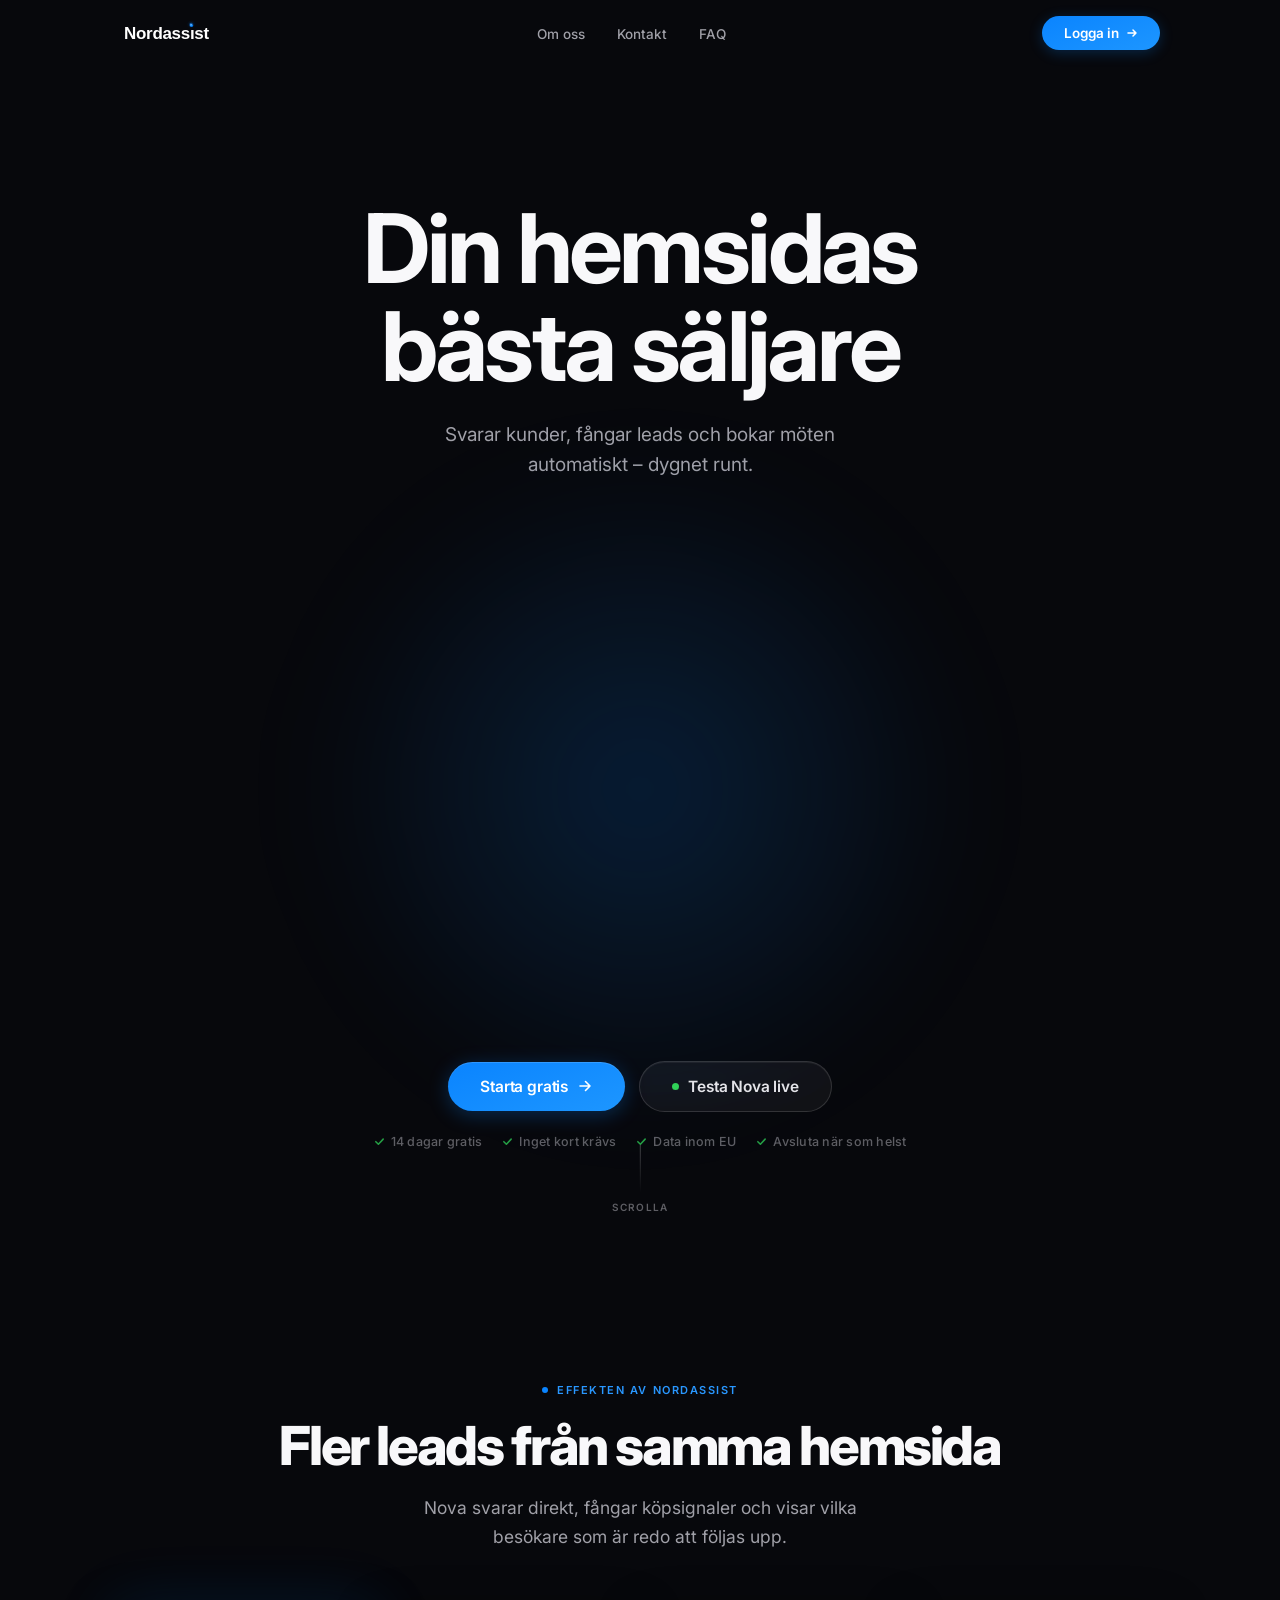
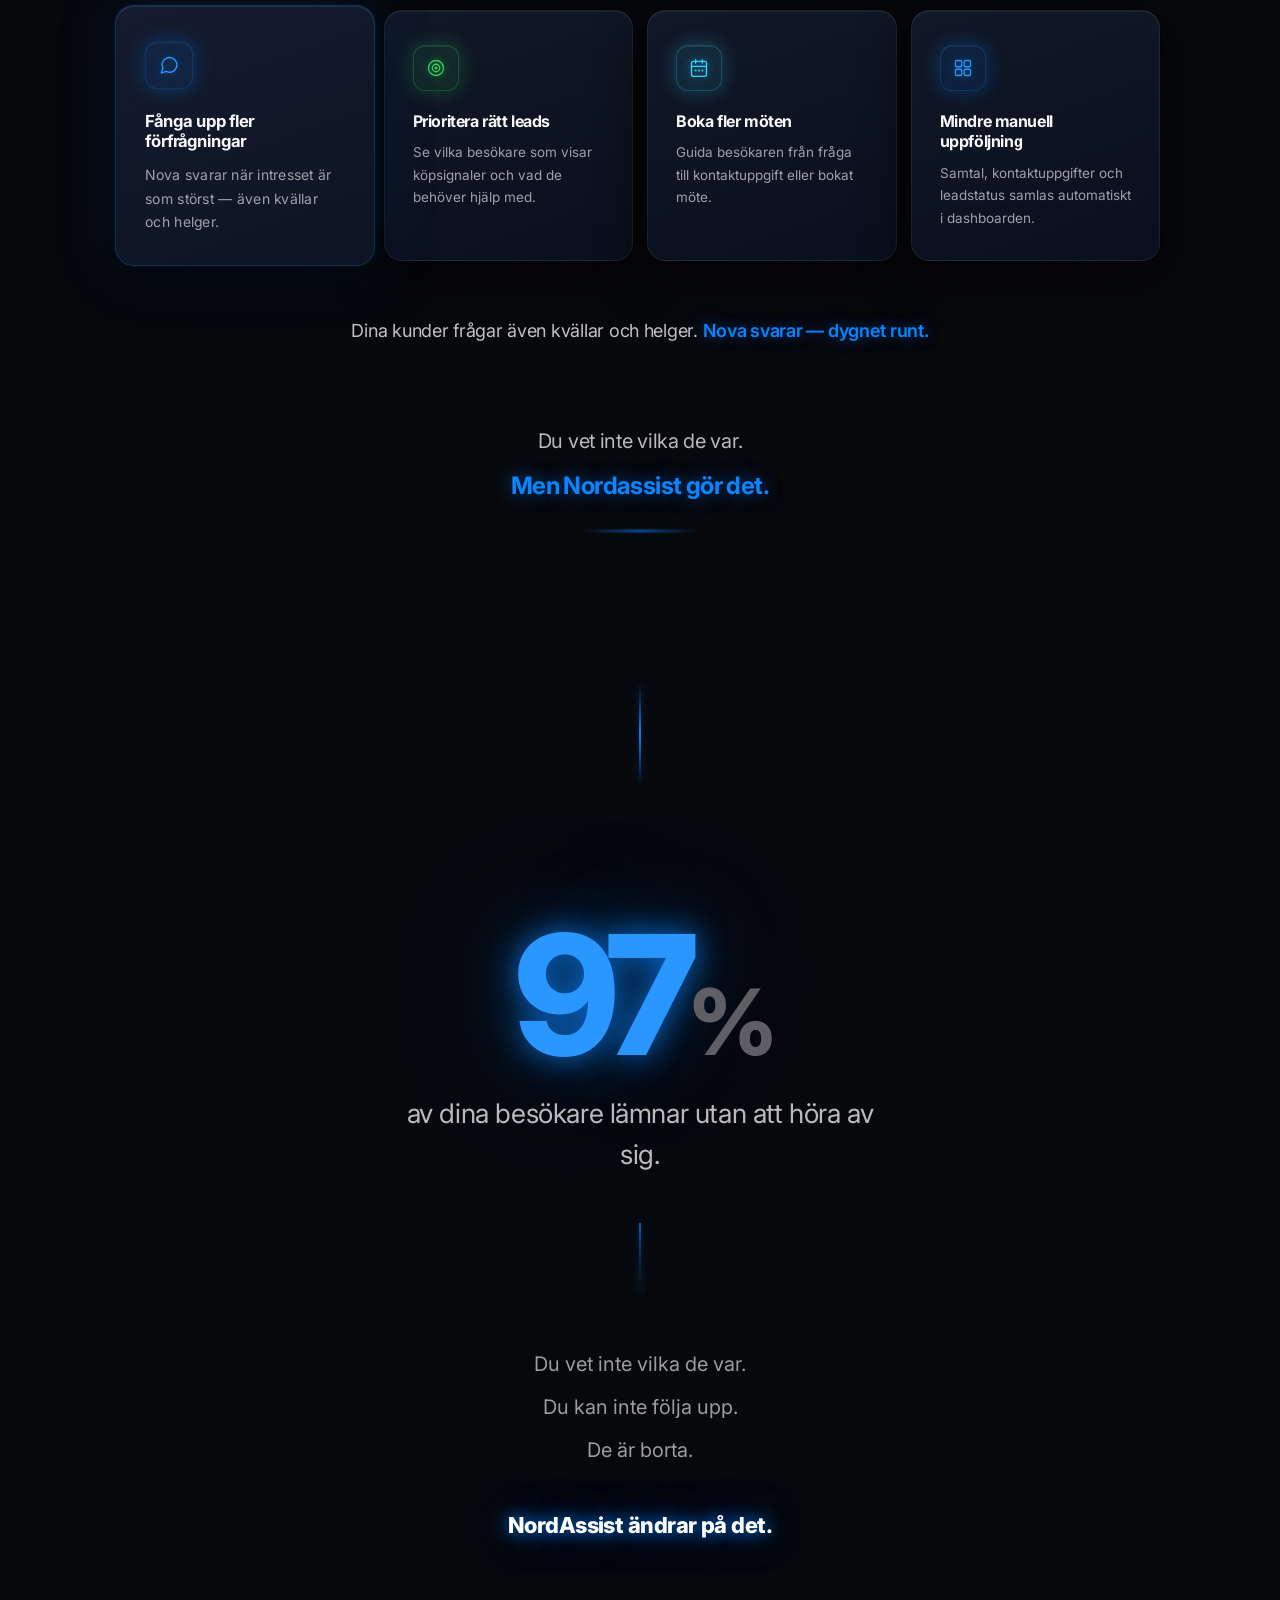
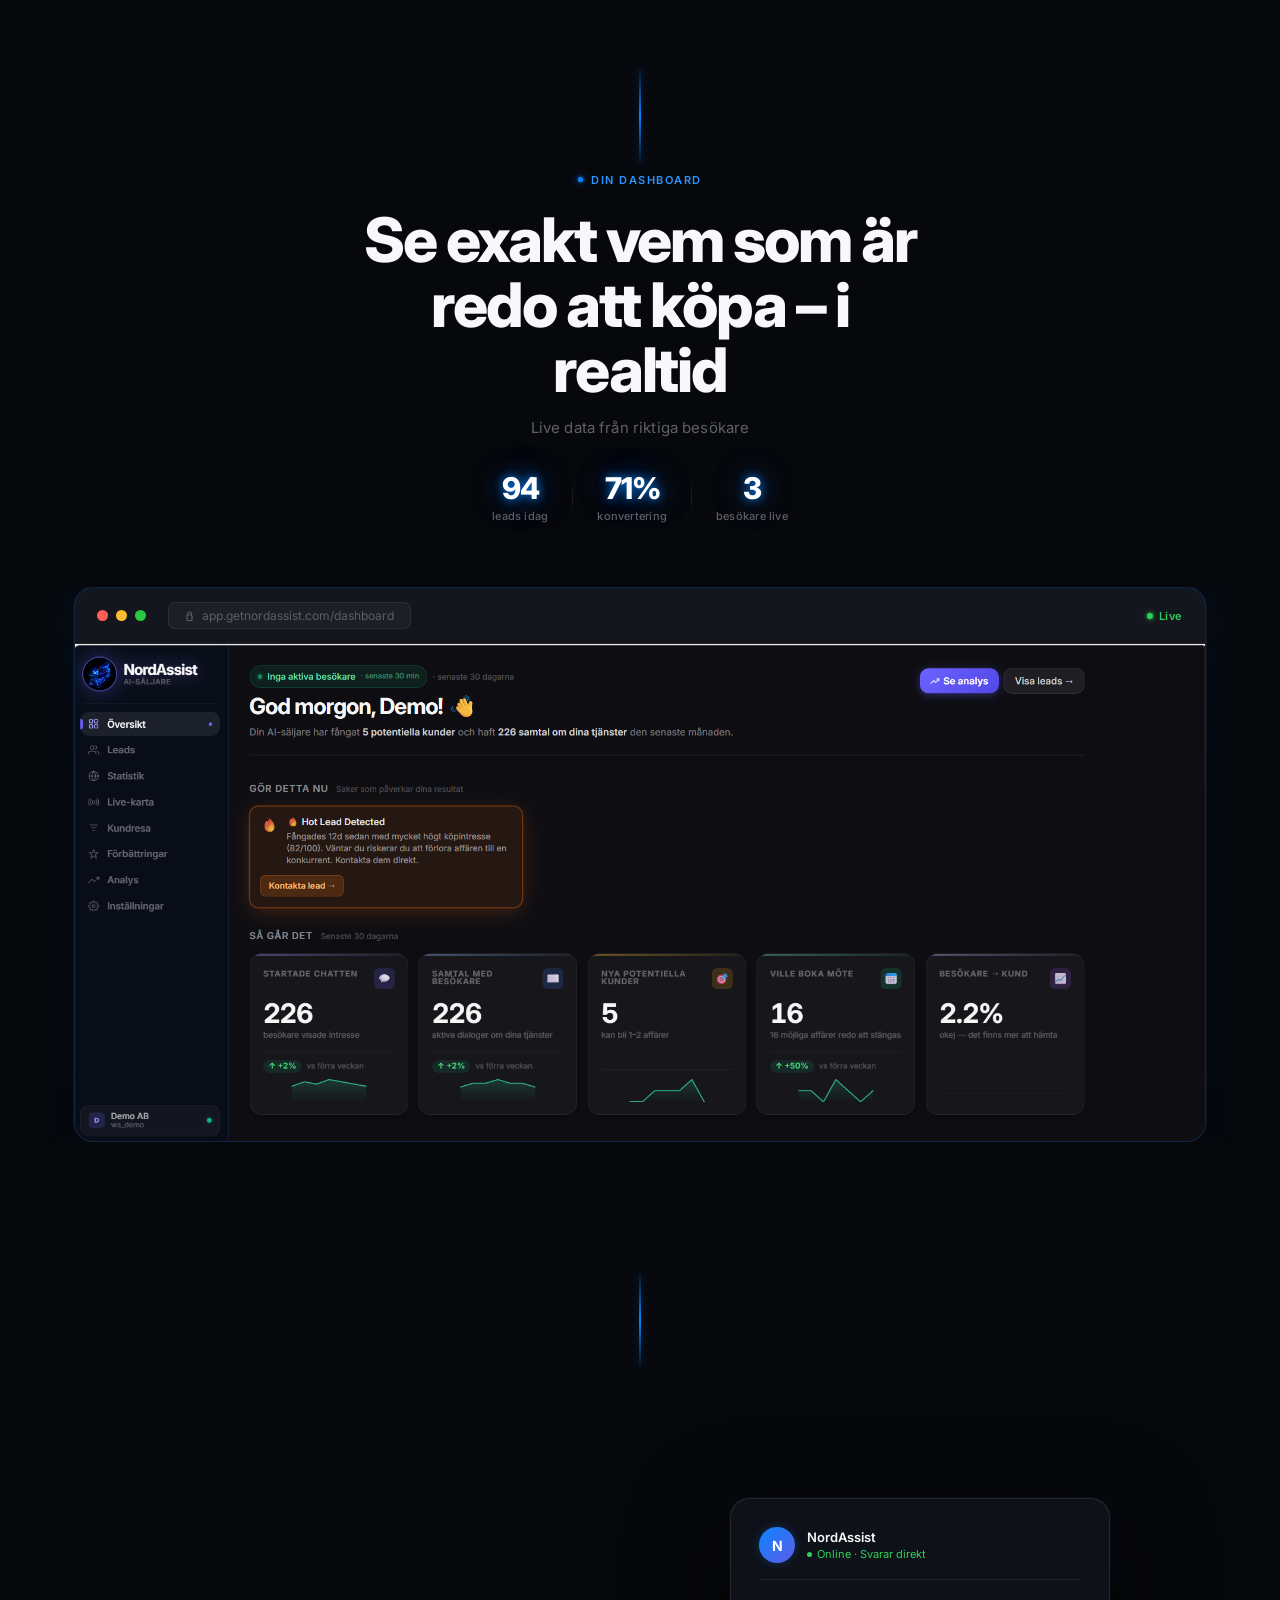
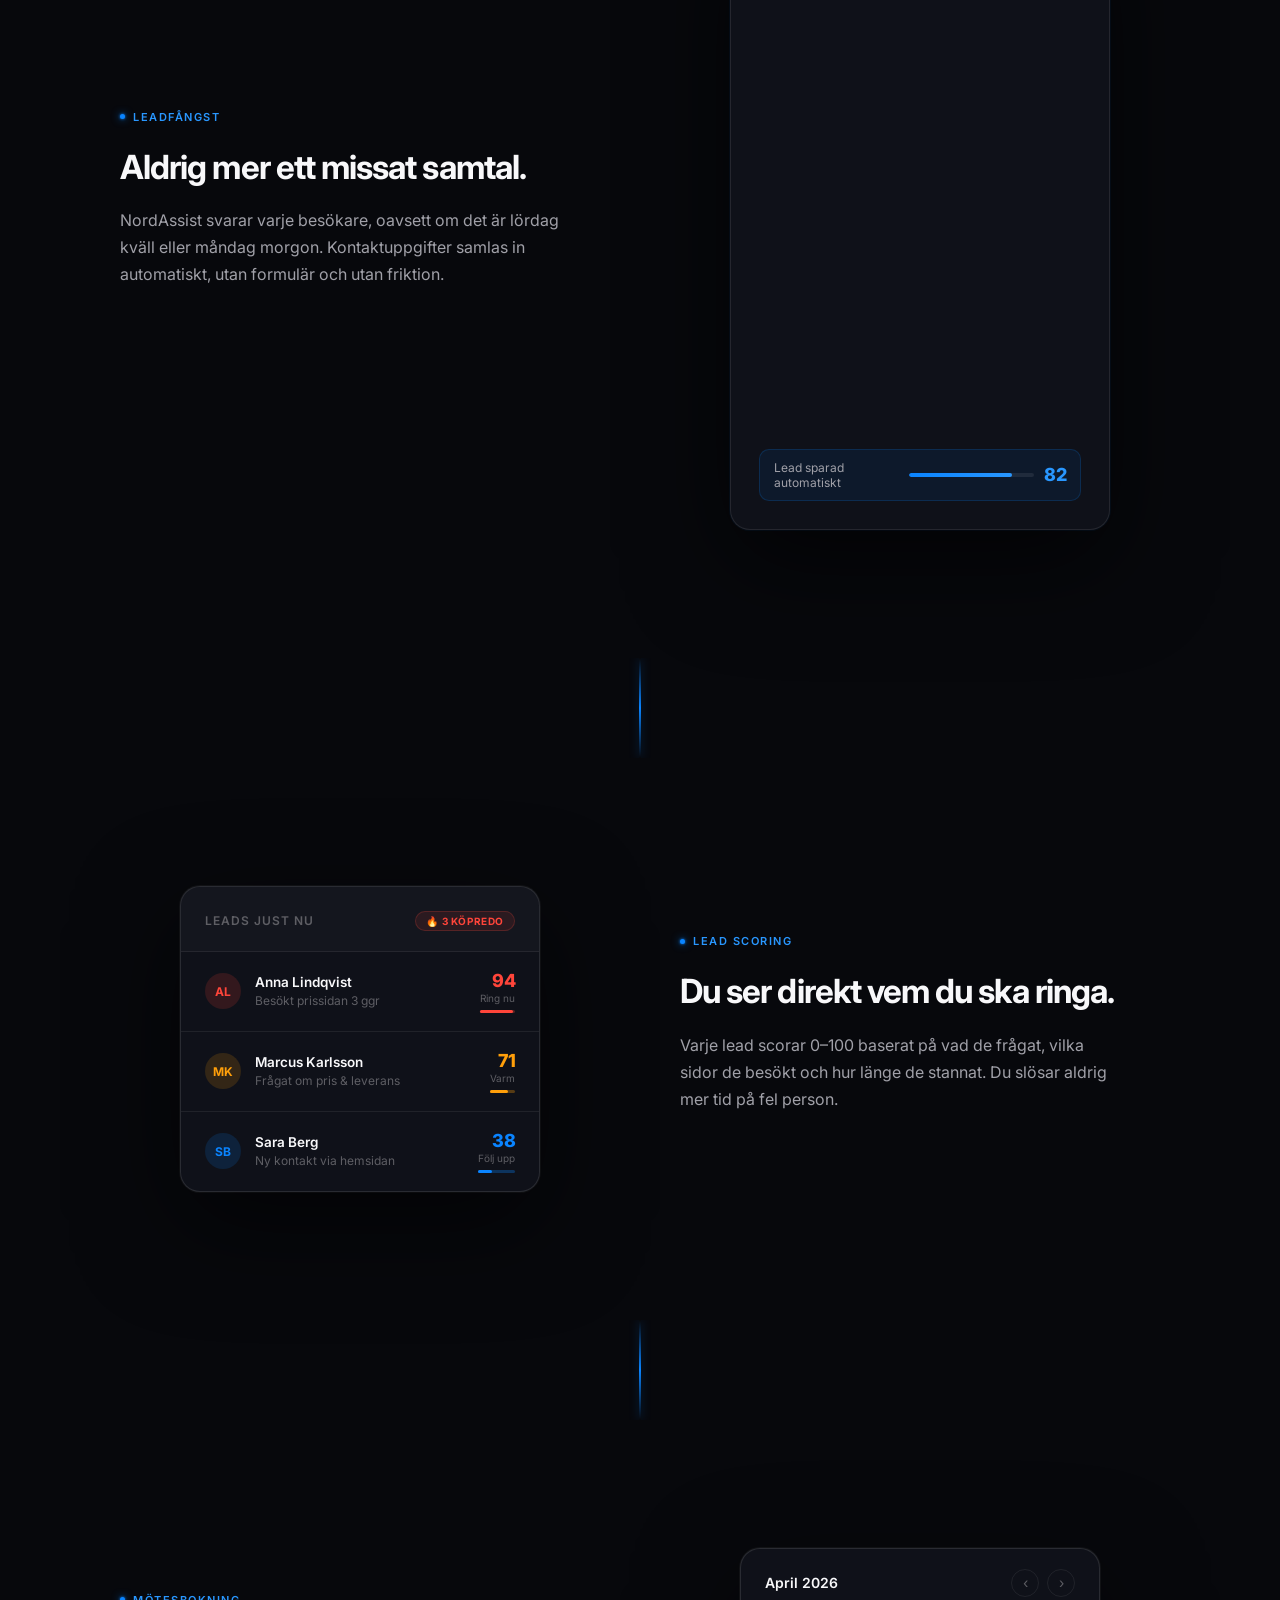
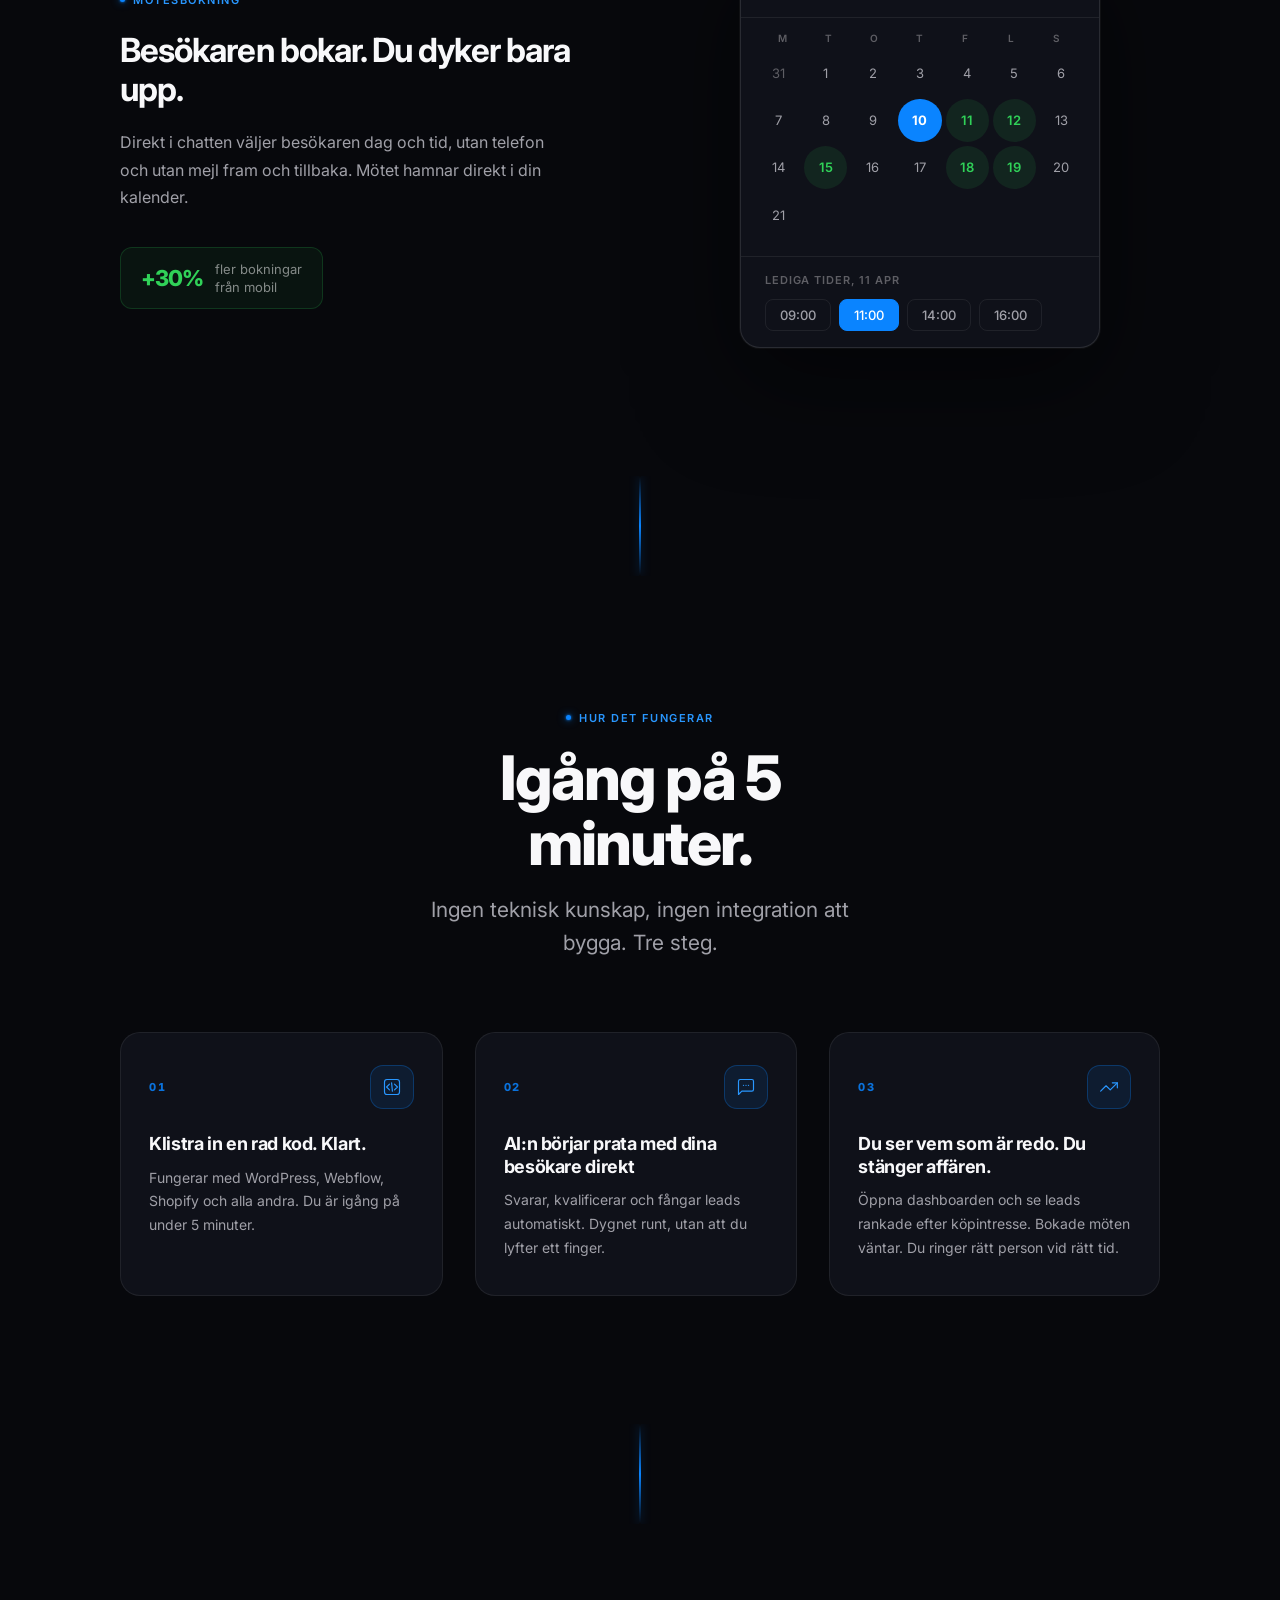
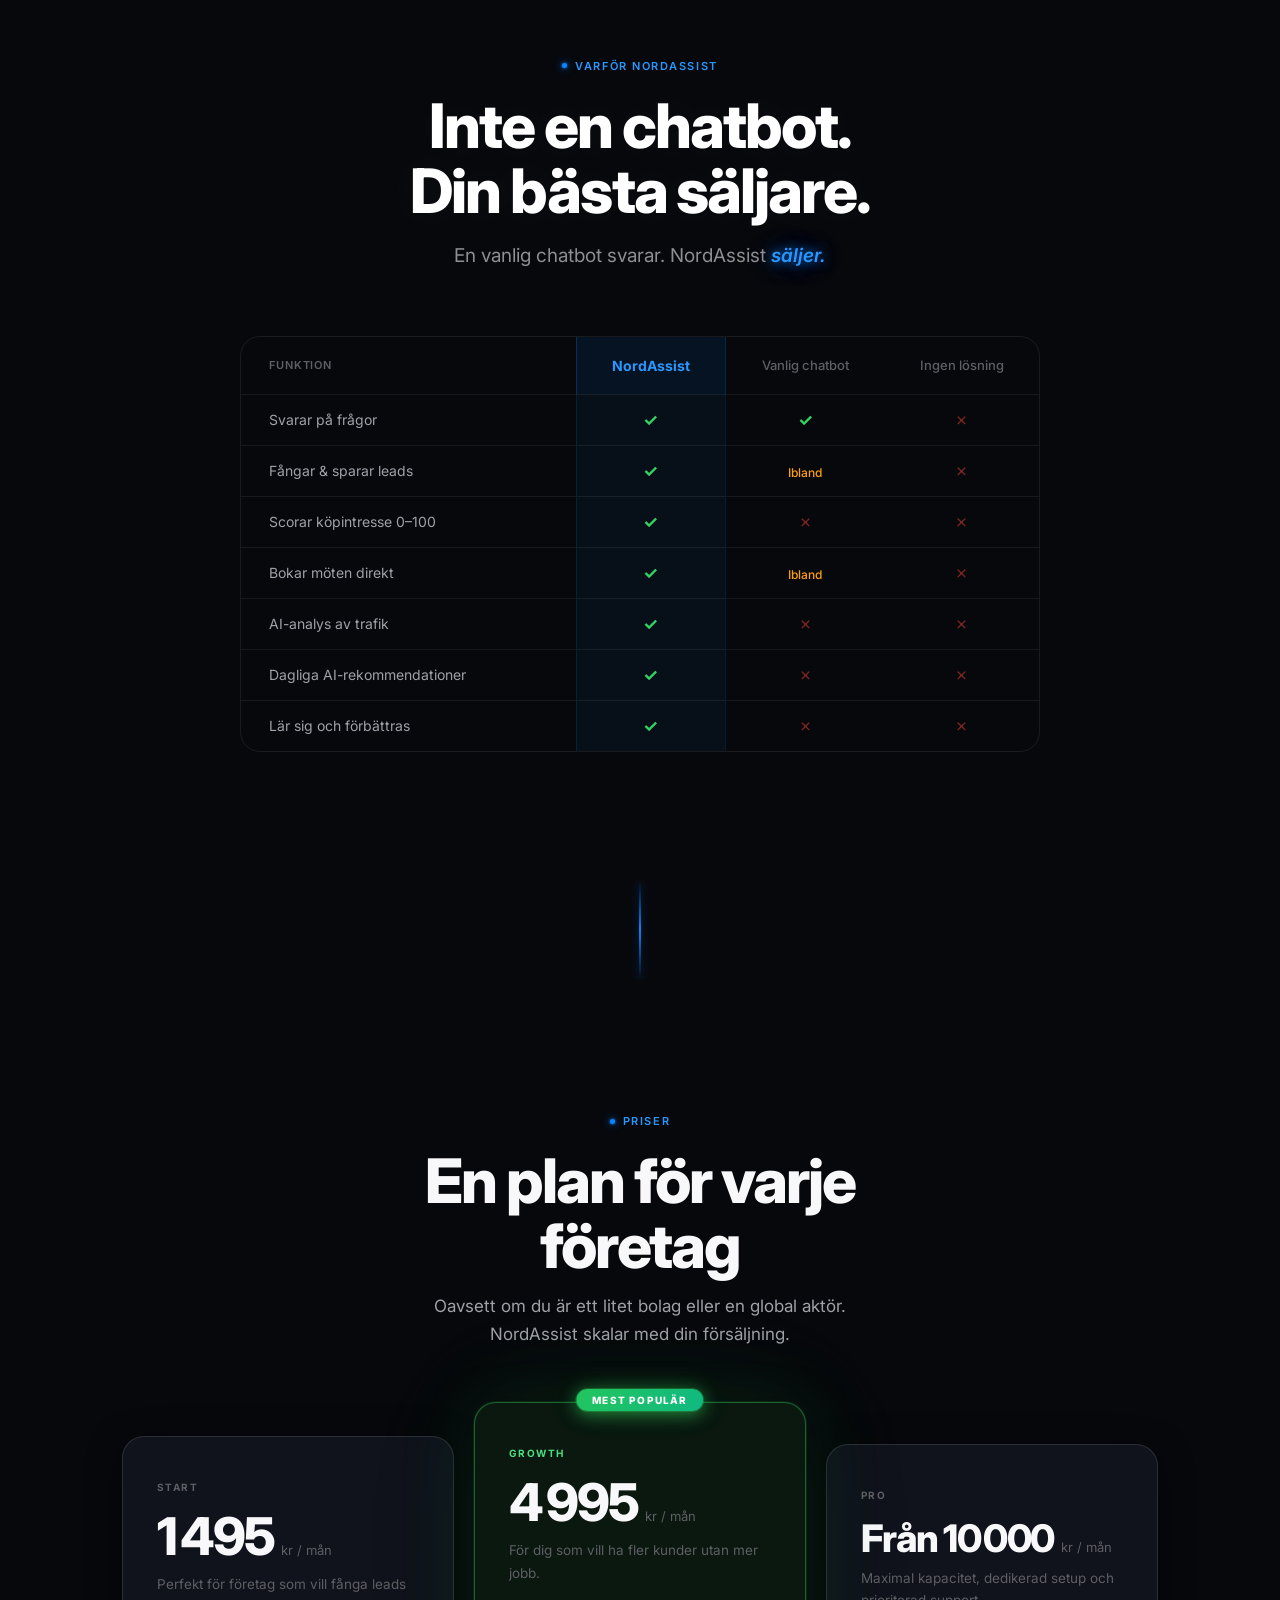
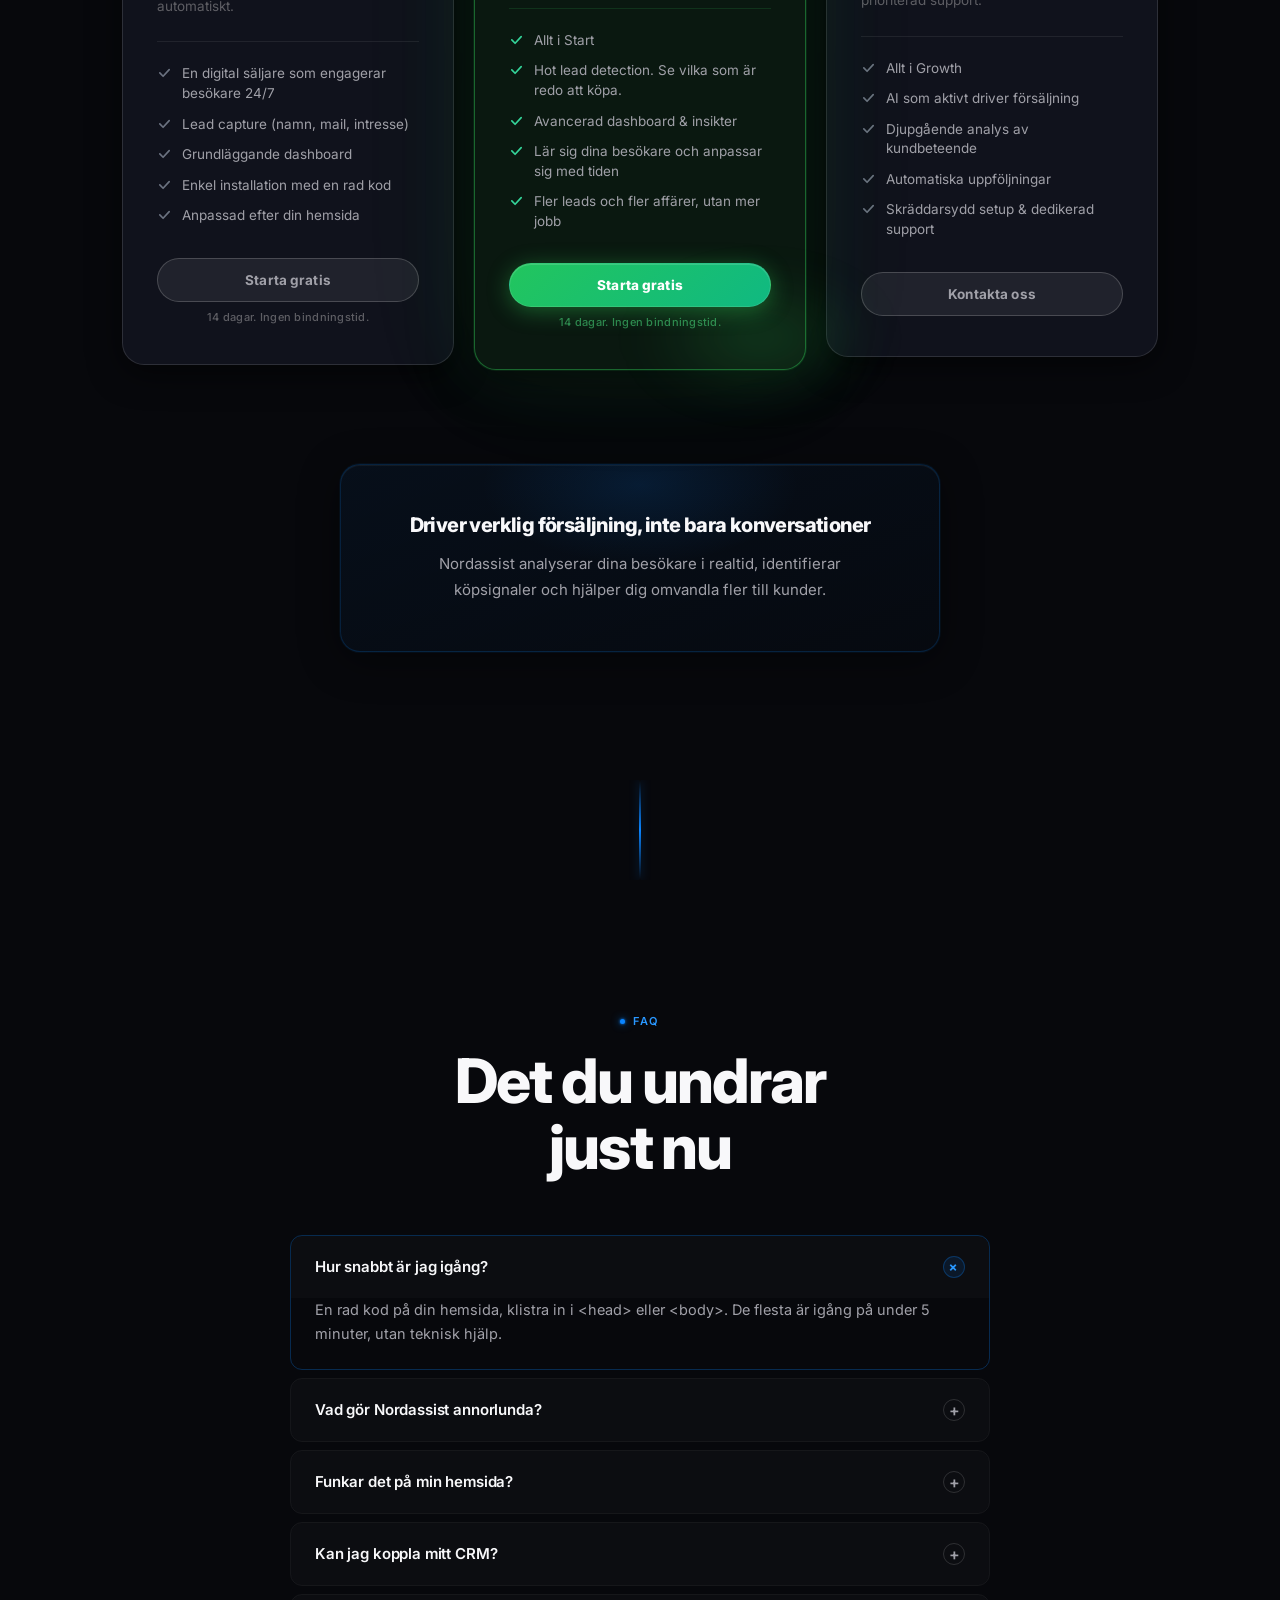
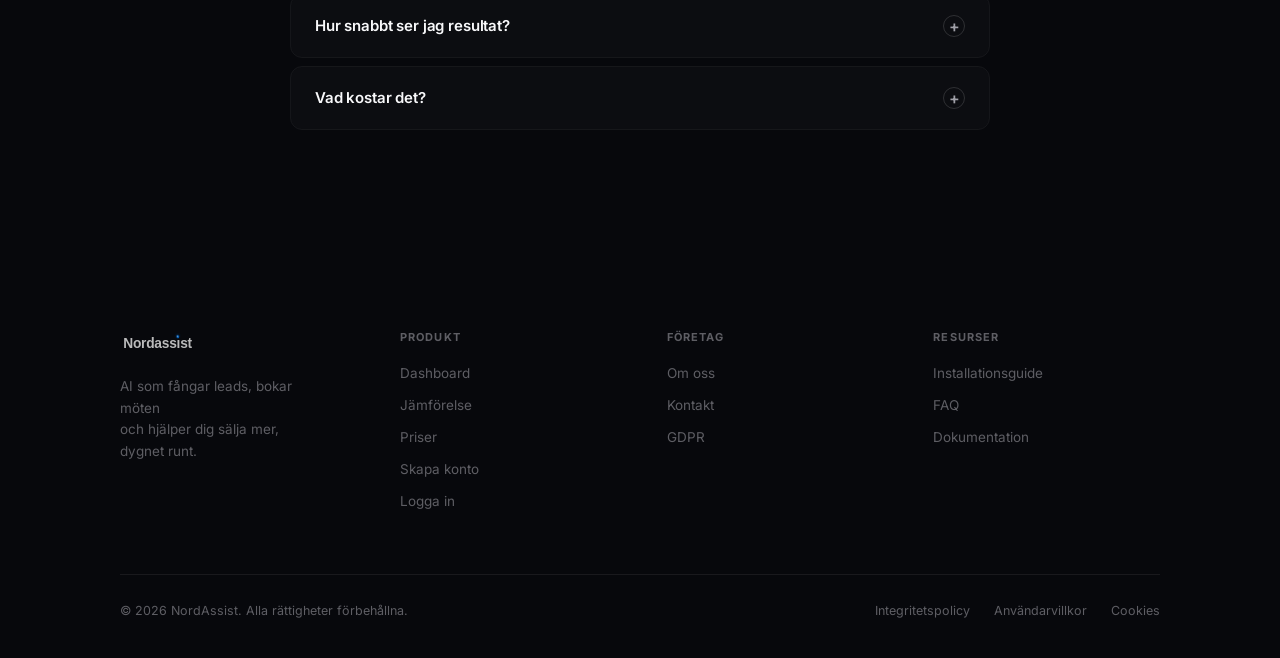
==== commit 2f15920c: "Refine hero: CTA hierarchy, live-demo button, trust row Co-Authored-By: Claude Fable 5 <noreply@anth" ====
--- a/index.html
+++ b/index.html
@@ -97,16 +97,17 @@
           <path d="M3 8h10M8.5 3.5L13 8l-4.5 4.5" stroke="currentColor" stroke-width="1.6" stroke-linecap="round" stroke-linejoin="round"/>
         </svg>
       </a>
-      <a href="https://app.getnordassist.com/nordassist-demo" class="btn btn-demo" data-demo-link="true" target="_blank" rel="noopener" style="color:#fff;background:linear-gradient(160deg,#0A84FF 0%,#1d96ff 100%);border:1px solid transparent;box-shadow:inset 0 1px 0 rgba(255,255,255,.12),0 4px 20px rgba(10,132,255,.28)">
-        Se live demo
-        <svg viewBox="0 0 16 16" fill="none" aria-hidden="true">
-          <path d="M3 8h10M8.5 3.5L13 8l-4.5 4.5" stroke="currentColor" stroke-width="1.6" stroke-linecap="round" stroke-linejoin="round"/>
-        </svg>
+      <a href="https://app.getnordassist.com/nordassist-demo" class="btn btn-ghost hero-btn-live" data-demo-link="true" target="_blank" rel="noopener">
+        <span class="hero-btn-live-dot" aria-hidden="true"></span>
+        Testa Nova live
       </a>
     </div>
 
-    <div class="hero-proof r r-d4" aria-label="Socialt bevis">
-      <span class="hero-proof-item">14 dagar. Ingen bindningstid.</span>
+    <div class="hero-proof r r-d4" aria-label="Trygghet">
+      <span class="hero-proof-item"><svg viewBox="0 0 12 12" fill="none" aria-hidden="true"><path d="M2 6.2 4.8 9 10 3.4" stroke="currentColor" stroke-width="1.7" stroke-linecap="round" stroke-linejoin="round"/></svg>14 dagar gratis</span>
+      <span class="hero-proof-item"><svg viewBox="0 0 12 12" fill="none" aria-hidden="true"><path d="M2 6.2 4.8 9 10 3.4" stroke="currentColor" stroke-width="1.7" stroke-linecap="round" stroke-linejoin="round"/></svg>Inget kort krävs</span>
+      <span class="hero-proof-item"><svg viewBox="0 0 12 12" fill="none" aria-hidden="true"><path d="M2 6.2 4.8 9 10 3.4" stroke="currentColor" stroke-width="1.7" stroke-linecap="round" stroke-linejoin="round"/></svg>Data inom EU</span>
+      <span class="hero-proof-item"><svg viewBox="0 0 12 12" fill="none" aria-hidden="true"><path d="M2 6.2 4.8 9 10 3.4" stroke="currentColor" stroke-width="1.7" stroke-linecap="round" stroke-linejoin="round"/></svg>Avsluta när som helst</span>
     </div>
 
   </div>
--- a/style.css
+++ b/style.css
@@ -245,14 +245,14 @@
 
 .hero-sub{
   font-size:clamp(17px,1.8vw,19px);line-height:1.6;color:var(--text-2);
-  max-width:480px;margin:0 auto 40px;font-weight:400;
+  max-width:480px;margin:0 auto 28px;font-weight:400;
 }
 
 /* Video */
 .hero-video-wrap{
   position:relative;
   width:560px;height:560px;
-  margin:32px auto 40px;
+  margin:20px auto 8px;
   display:flex;align-items:center;justify-content:center;
   animation:heroFloat 7s ease-in-out infinite;
 }
@@ -275,7 +275,11 @@
   mask-image:        radial-gradient(circle, black 40%, transparent 70%);
 }
 
-.hero-actions{display:flex;align-items:center;justify-content:center;gap:12px;flex-wrap:wrap}
+.hero-actions{
+  display:flex;align-items:center;justify-content:center;gap:14px;flex-wrap:wrap;
+  position:relative;z-index:2;
+  margin-top:-16px; /* knyter CTA-paret till Novas mjuka nederkant */
+}
 
 .hero-live-tag{
   margin-top:20px;
@@ -298,10 +302,17 @@
 }
 
 .hero-proof{
-  margin-top:44px;
-  display:flex;align-items:center;justify-content:center;gap:24px;flex-wrap:wrap;
-}
-.hero-proof-item{font-size:12px;font-weight:500;color:var(--text-3);letter-spacing:.02em}
+  margin-top:22px;
+  display:flex;align-items:center;justify-content:center;gap:8px 20px;flex-wrap:wrap;
+}
+.hero-proof-item{
+  display:inline-flex;align-items:center;gap:6px;
+  font-size:12.5px;font-weight:500;color:var(--text-3);letter-spacing:.02em;
+}
+.hero-proof-item svg{
+  width:11px;height:11px;flex-shrink:0;
+  color:rgba(48,209,88,.75);
+}
 .hero-proof-sep{width:3px;height:3px;border-radius:50%;background:var(--text-3)}
 
 /* Scroll cue */
@@ -1521,6 +1532,36 @@
   box-shadow:0 0 8px rgba(10,132,255,.8),0 0 3px var(--blue);
 }
 
+/* ─────────────────────────────────────────
+   HERO REFINEMENT — CTA-hierarki + trust
+   (endast hero-scopade klasser)
+───────────────────────────────────────── */
+/* Något större knappar i hero — beslutspunkten får mer närvaro */
+.hero-actions .btn{padding:15px 32px;font-size:15.5px}
+
+/* Sekundär: exklusivt glas — tydligt underordnad den blå primären */
+.hero-btn-live{
+  color:#E4E4E9; /* ljusare än text-2 — läsbar klickyta, fortfarande tydligt sekundär */
+  background:rgba(255,255,255,.045);
+  border:1px solid rgba(255,255,255,.14);
+  backdrop-filter:blur(10px);
+  -webkit-backdrop-filter:blur(10px);
+  box-shadow:inset 0 1px 0 rgba(255,255,255,.06);
+}
+.hero-btn-live:hover{
+  color:var(--text);
+  background:rgba(255,255,255,.07);
+  border-color:rgba(10,132,255,.45);
+  box-shadow:inset 0 1px 0 rgba(255,255,255,.08),0 6px 26px rgba(10,132,255,.18);
+  transform:translateY(-2px);
+}
+/* Levande grön punkt i stället för generisk pil — signalerar "live nu" */
+.hero-btn-live-dot{
+  width:7px;height:7px;border-radius:50%;flex-shrink:0;
+  background:var(--green);
+  animation:livePulse 2s ease-out infinite;
+}
+
 /* ── Section separators — consistent 1px gradient lines ── */
 #hook,#dashboard,.feature-section,#results,#how,#compare,#pricing,#faq,#cta{
   position:relative;
@@ -1972,6 +2013,7 @@
     flex-direction:column;
     align-items:center;
     gap:10px;
+    margin-top:0; /* ingen overlap på mobil — videon är mindre där */
     width:92%;
     margin-left:auto;
     margin-right:auto;
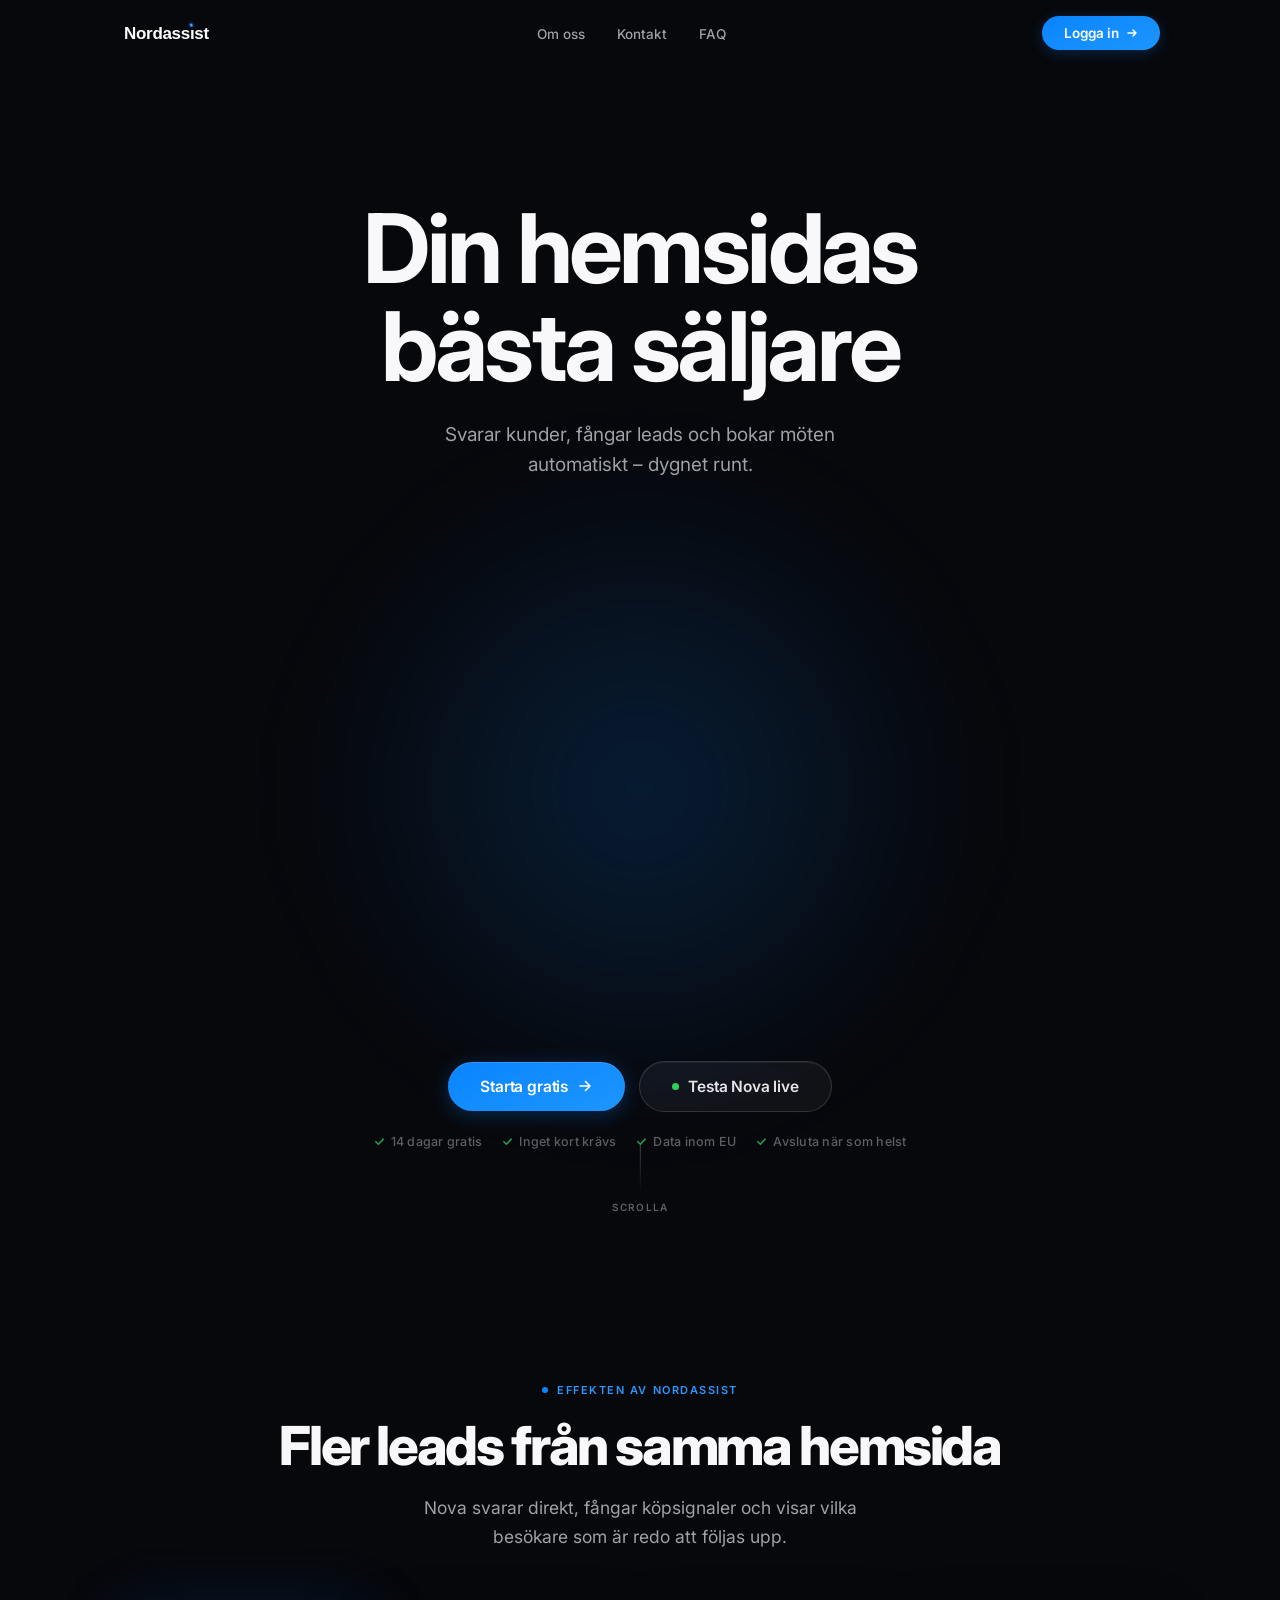
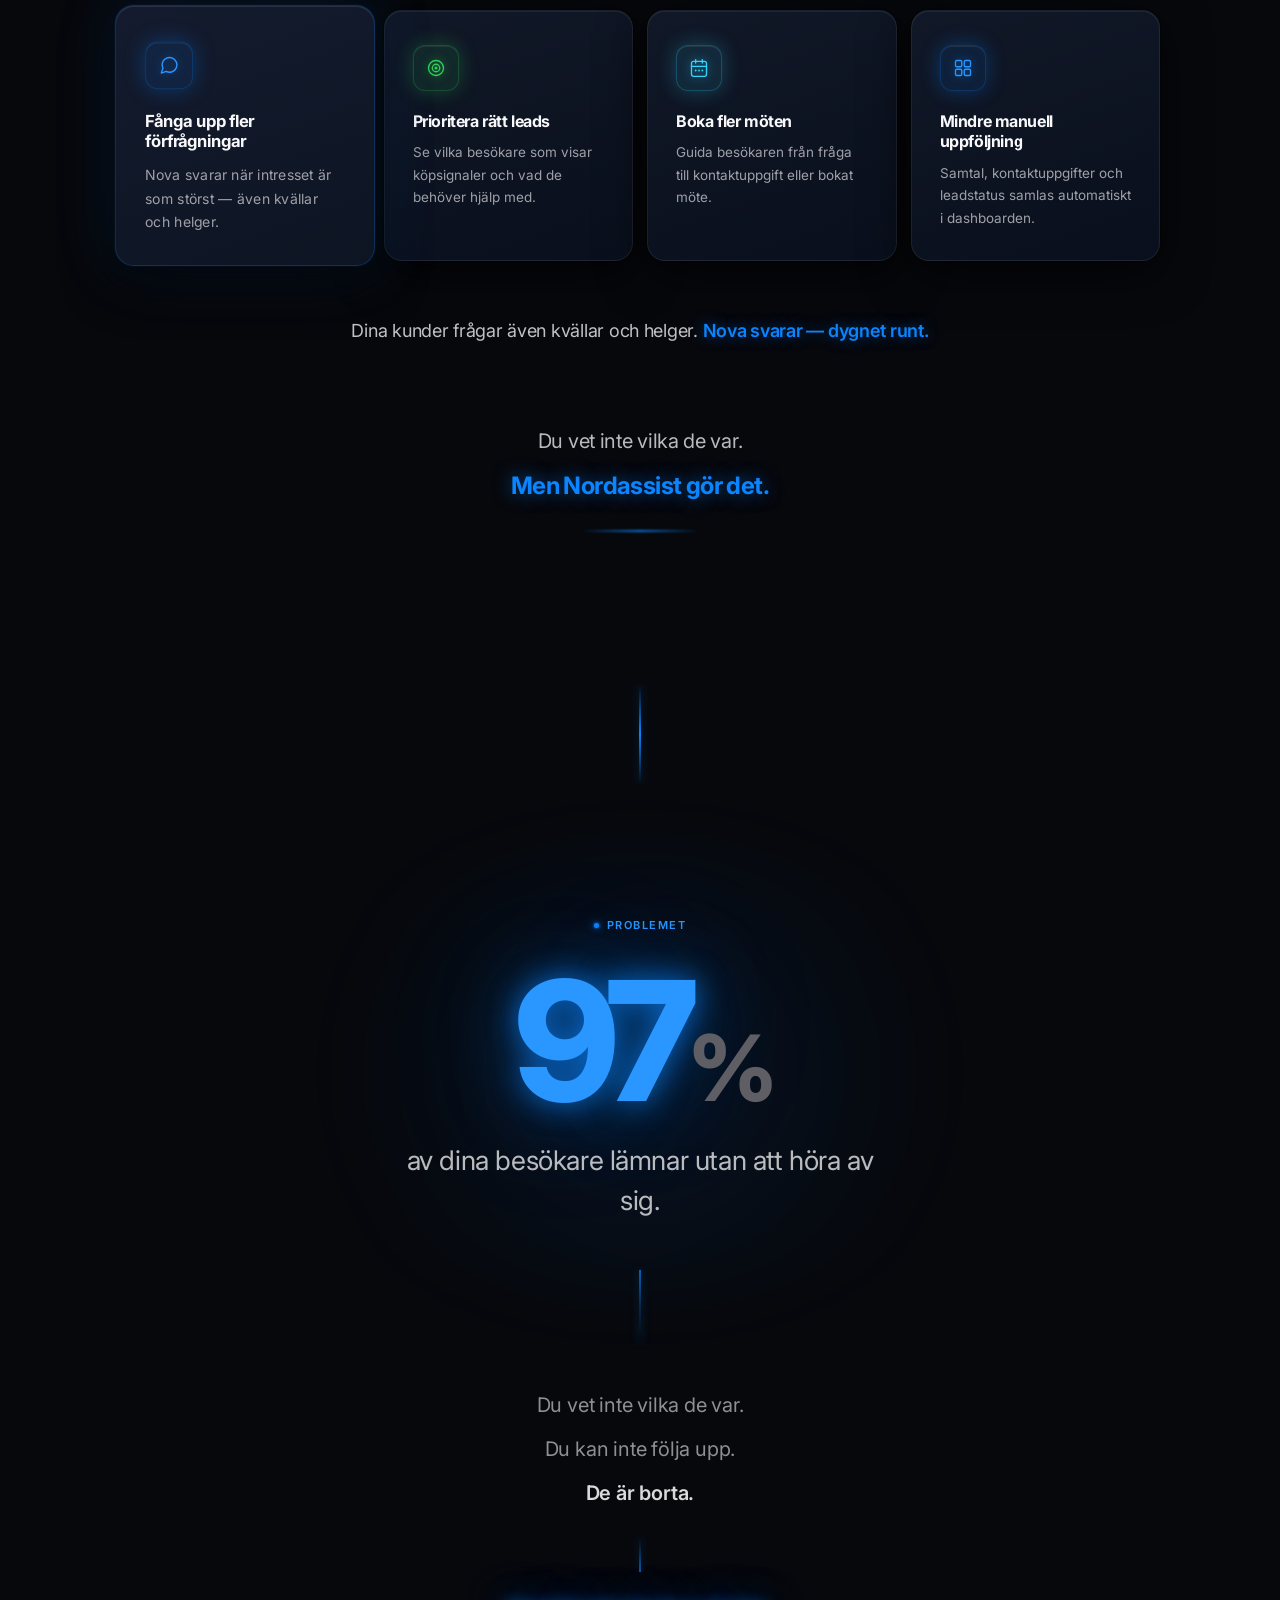
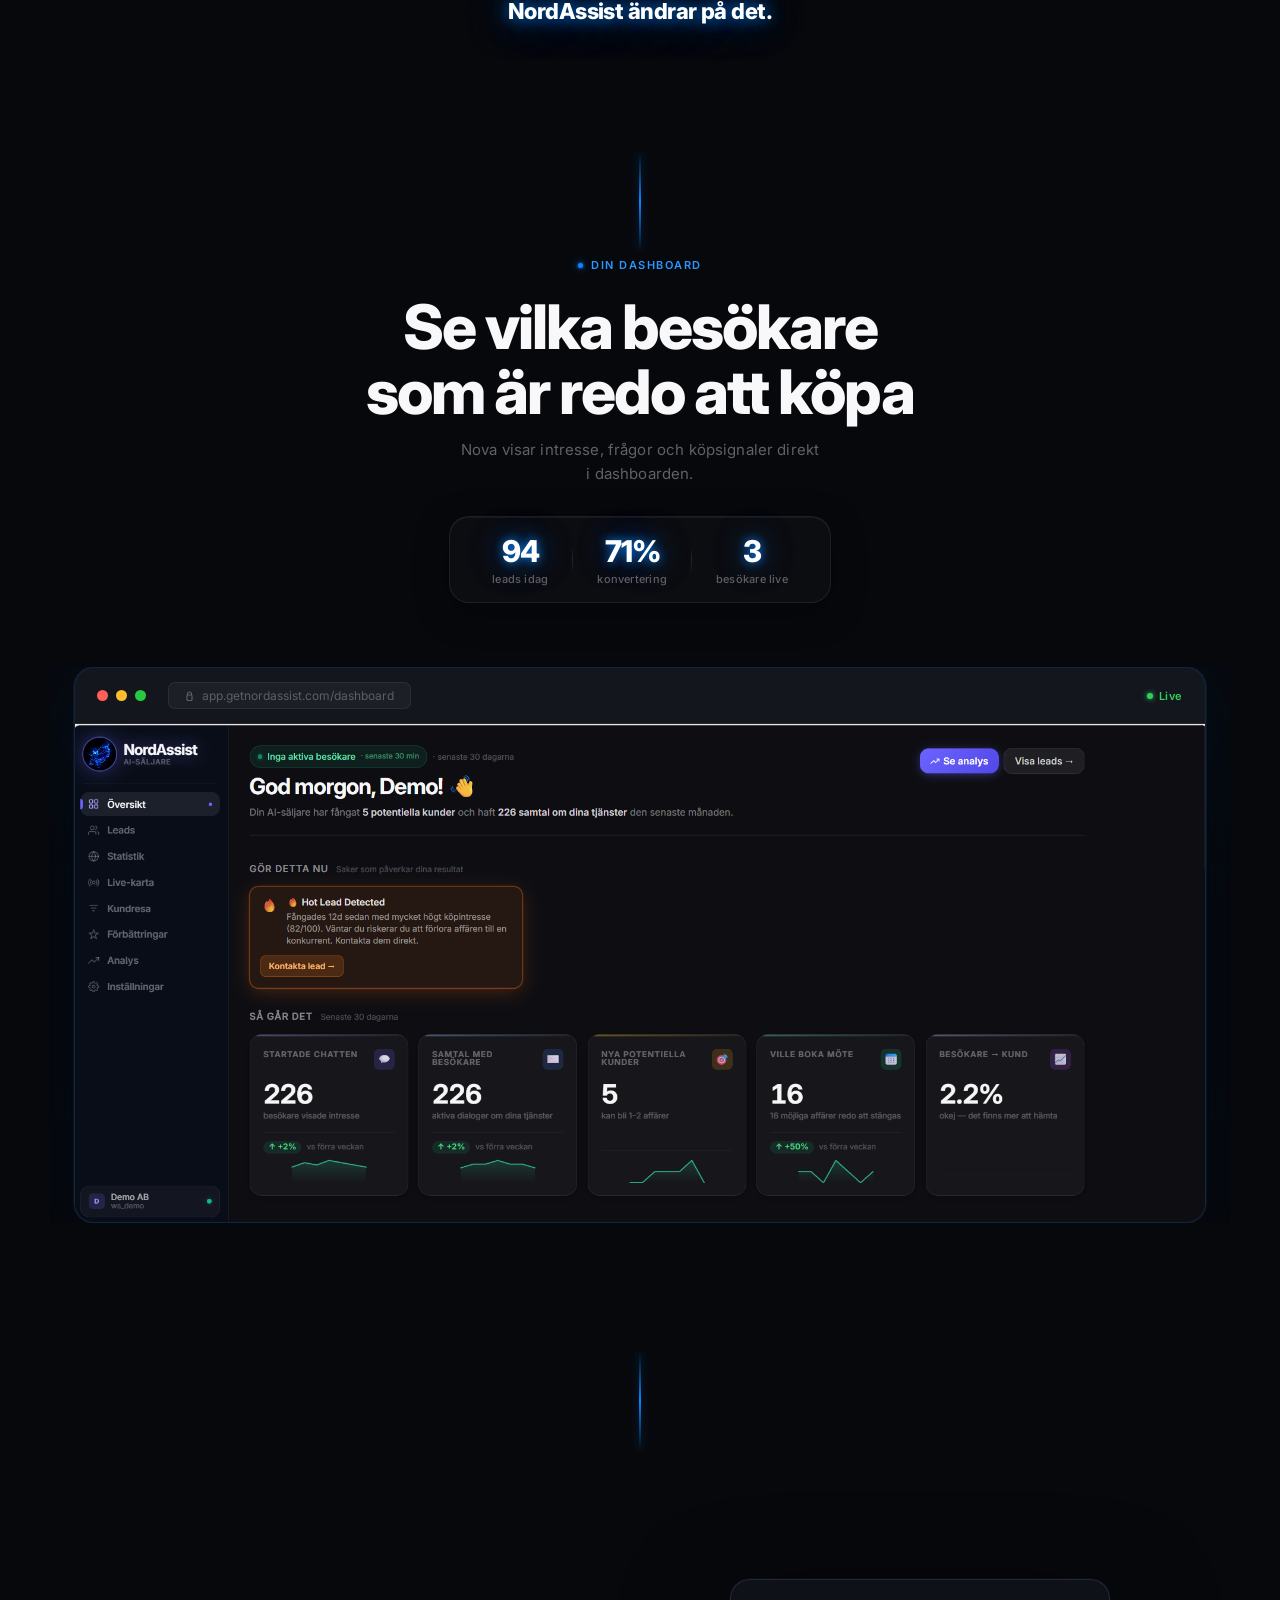
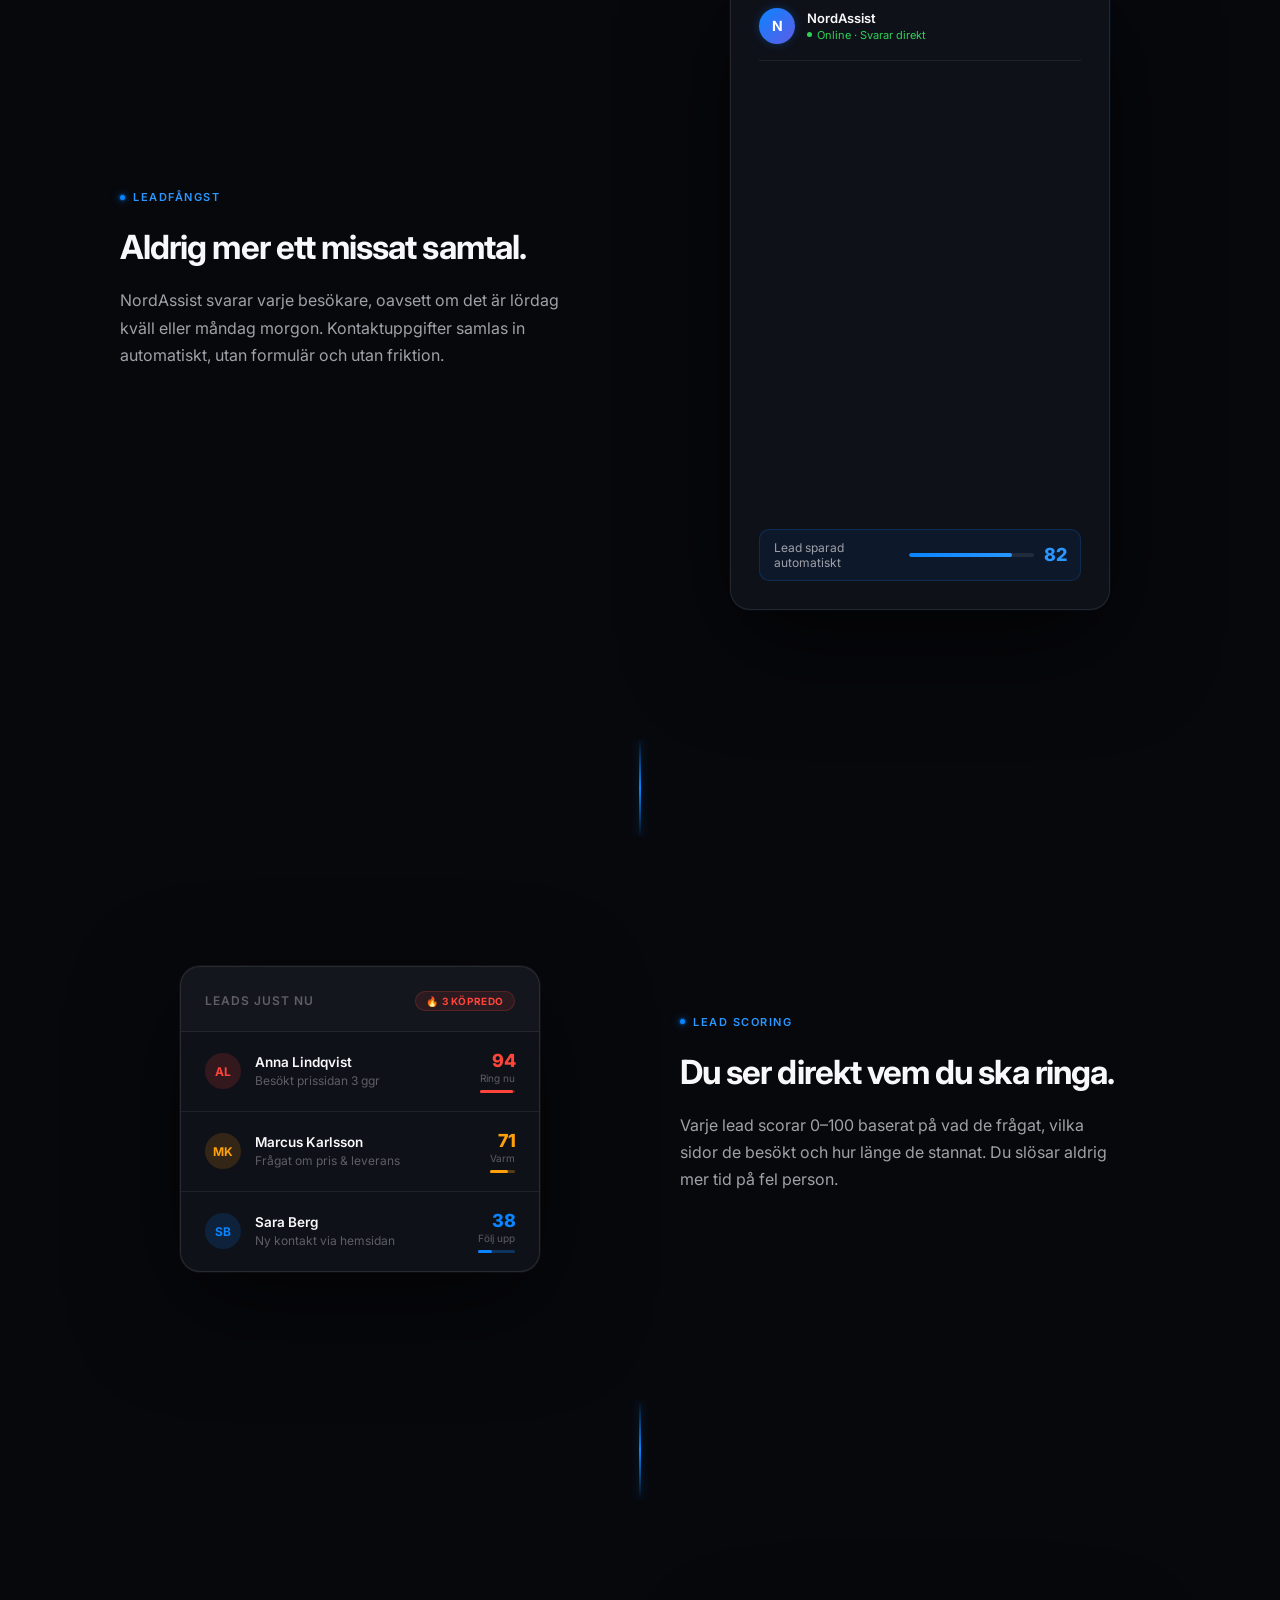
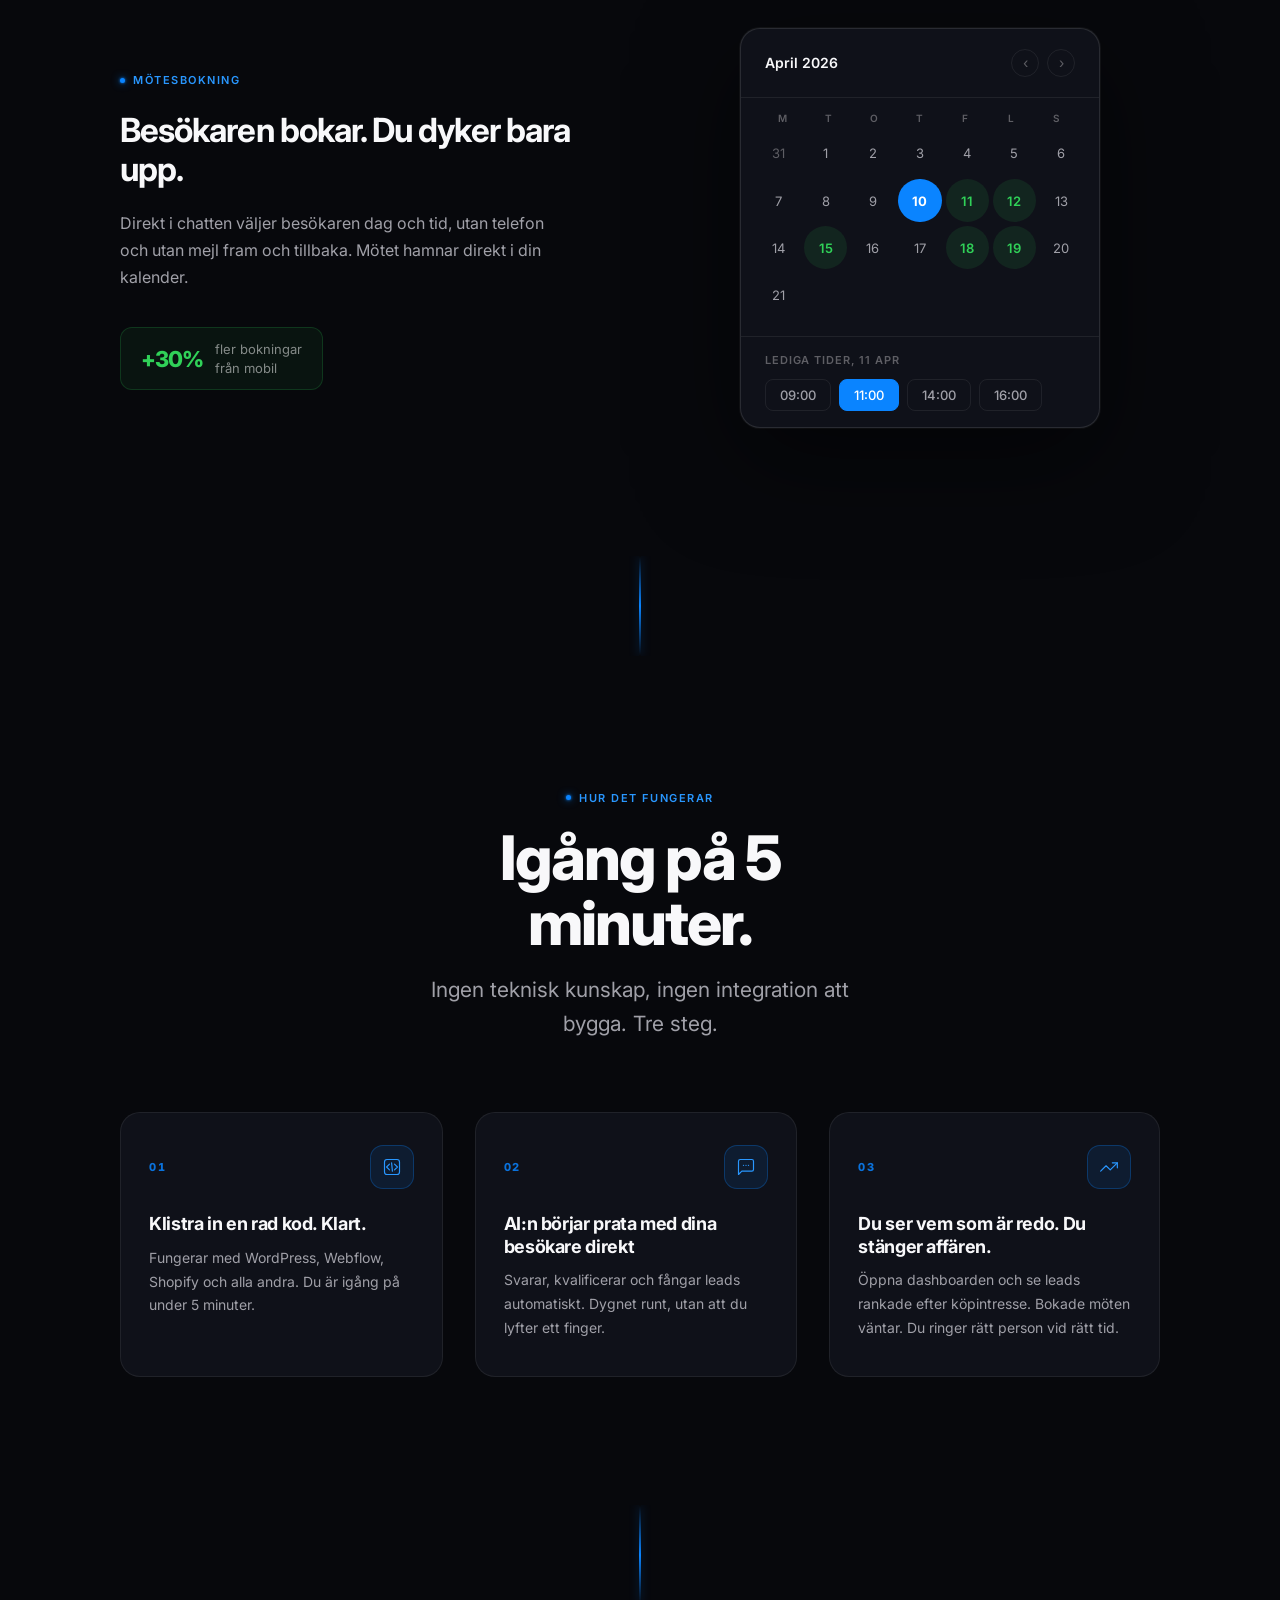
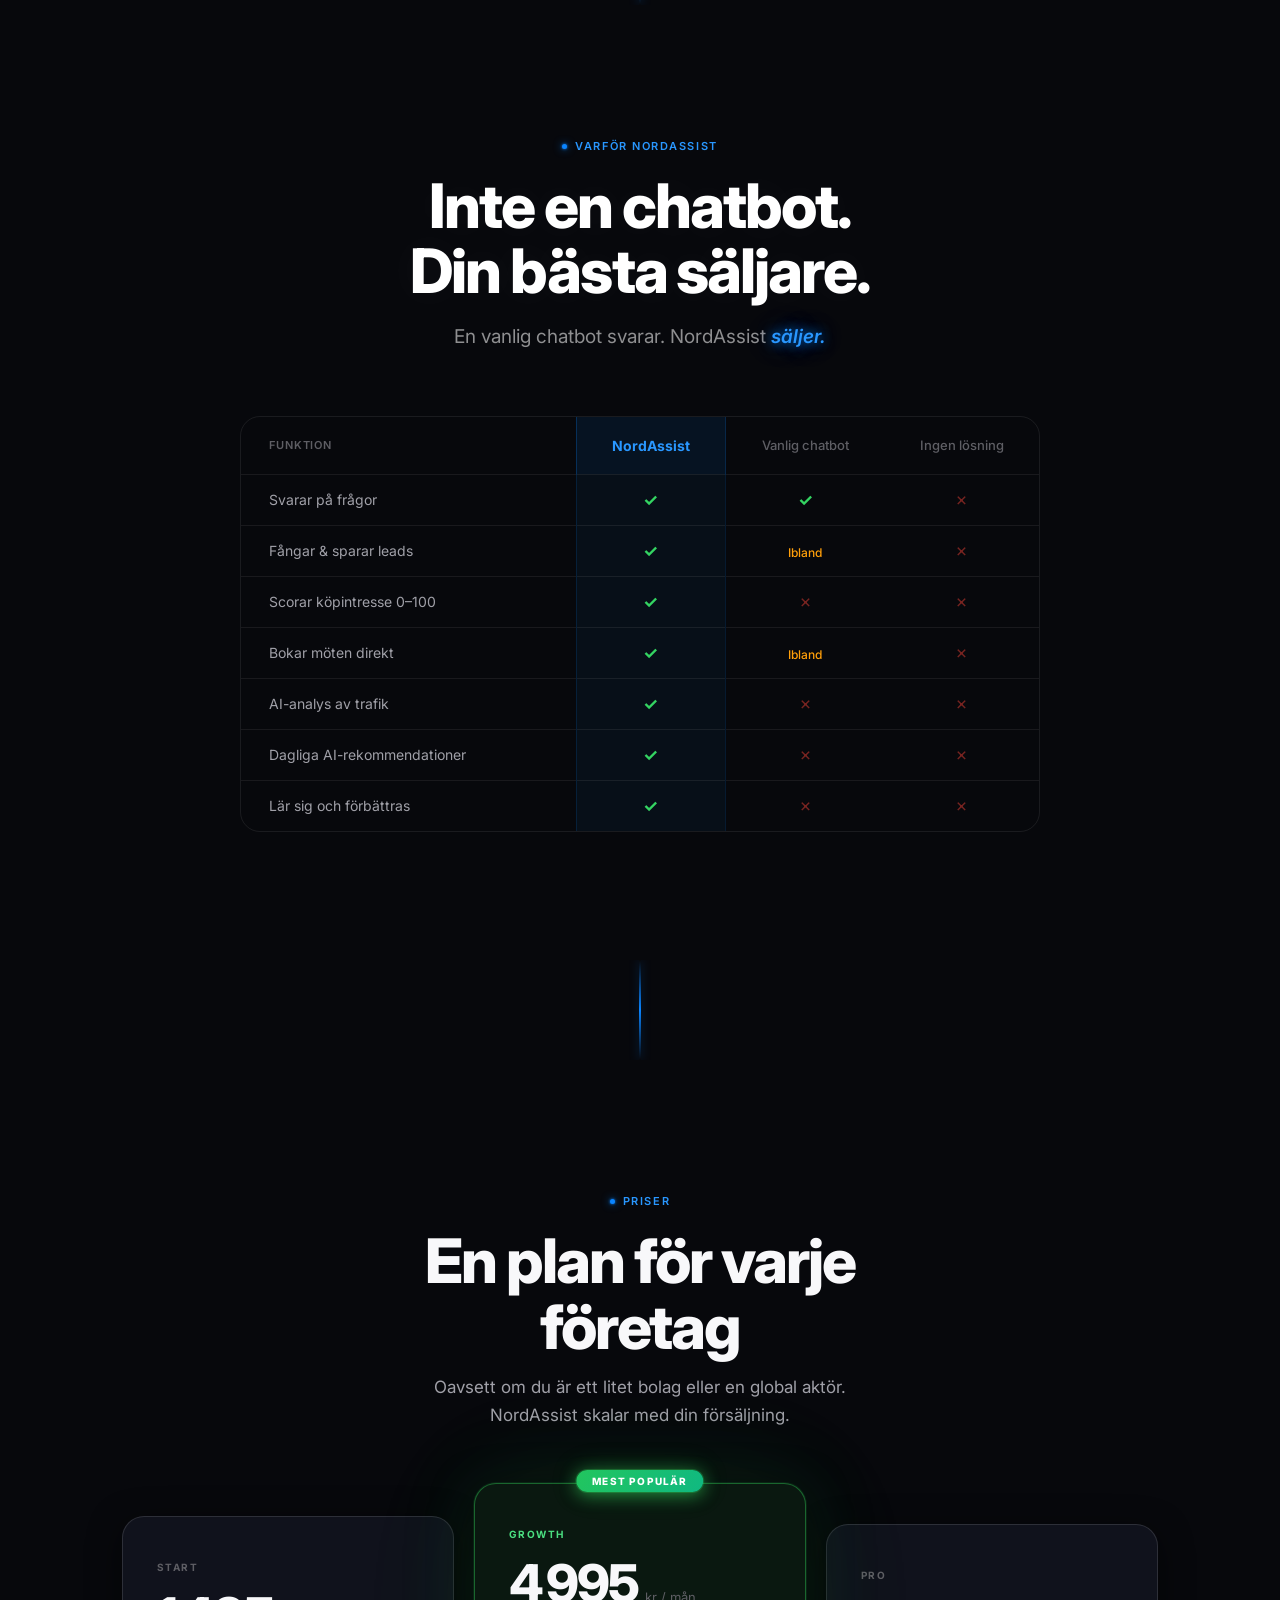
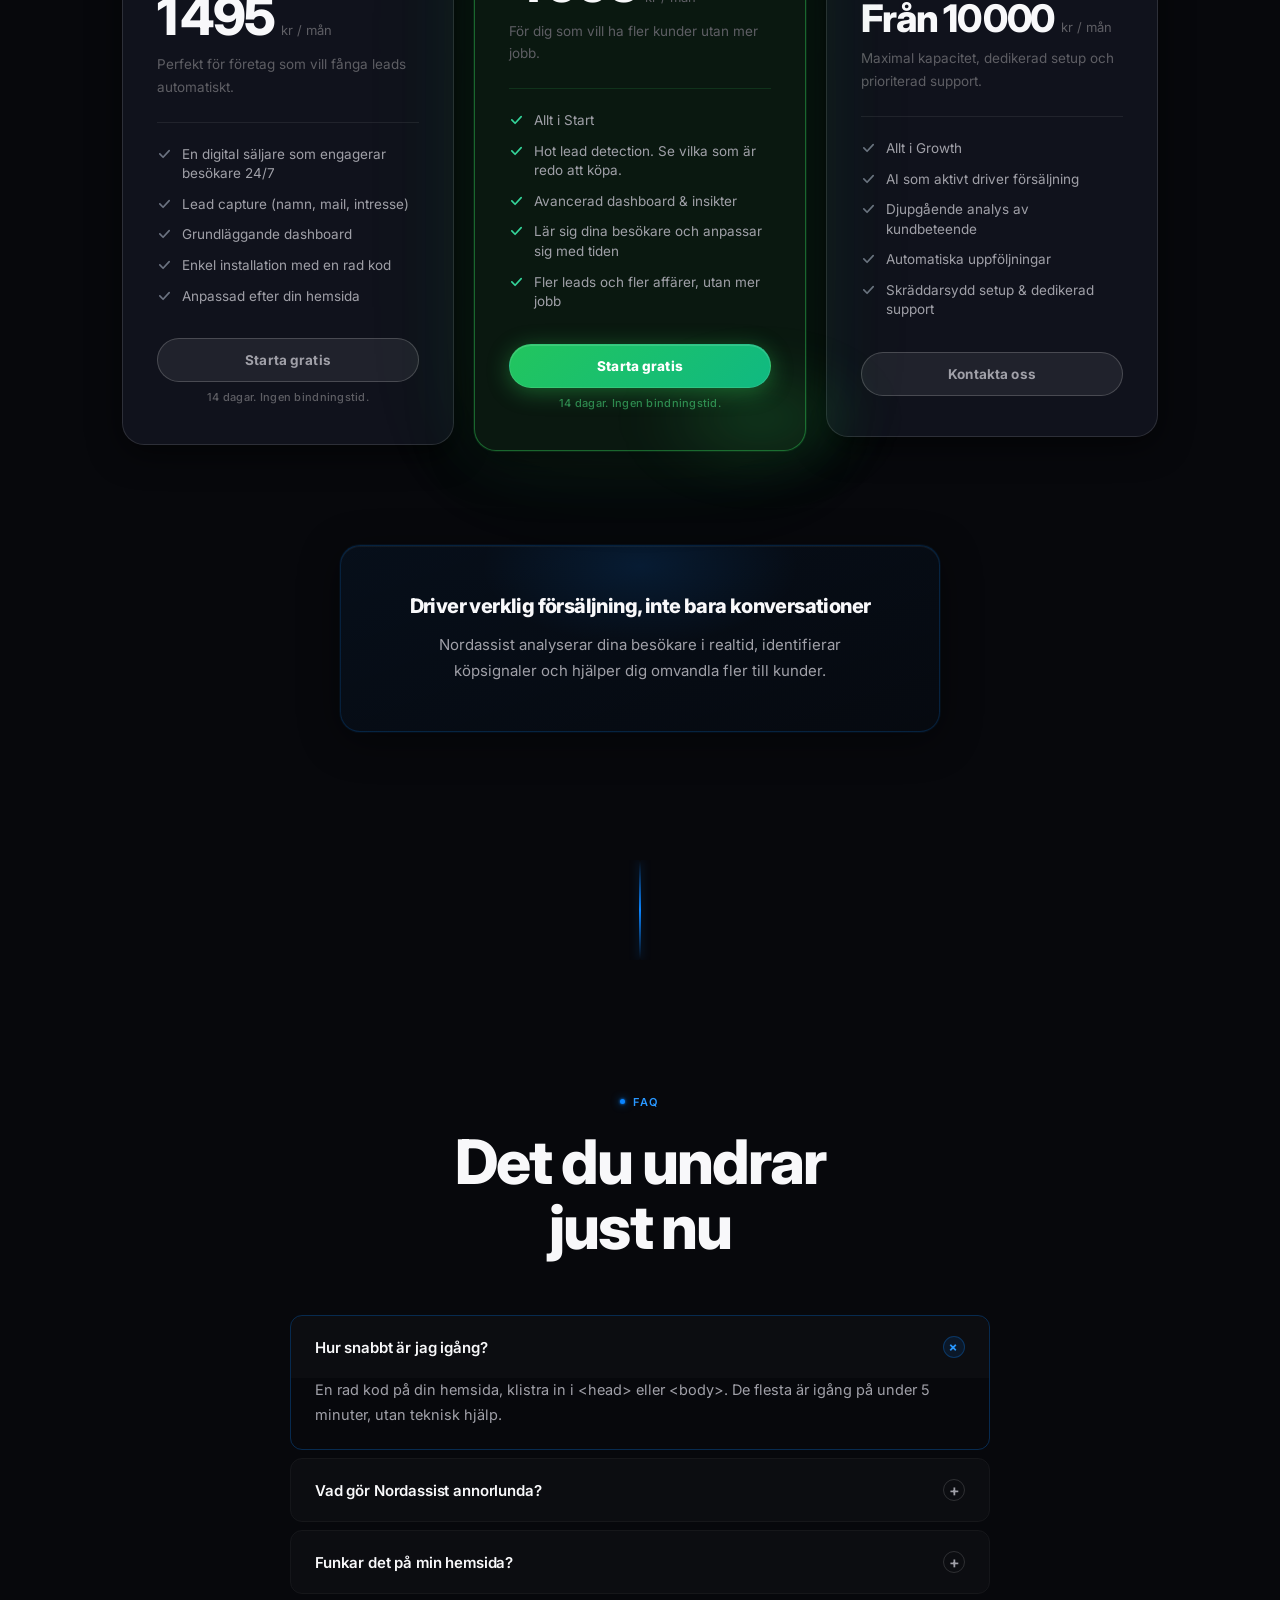
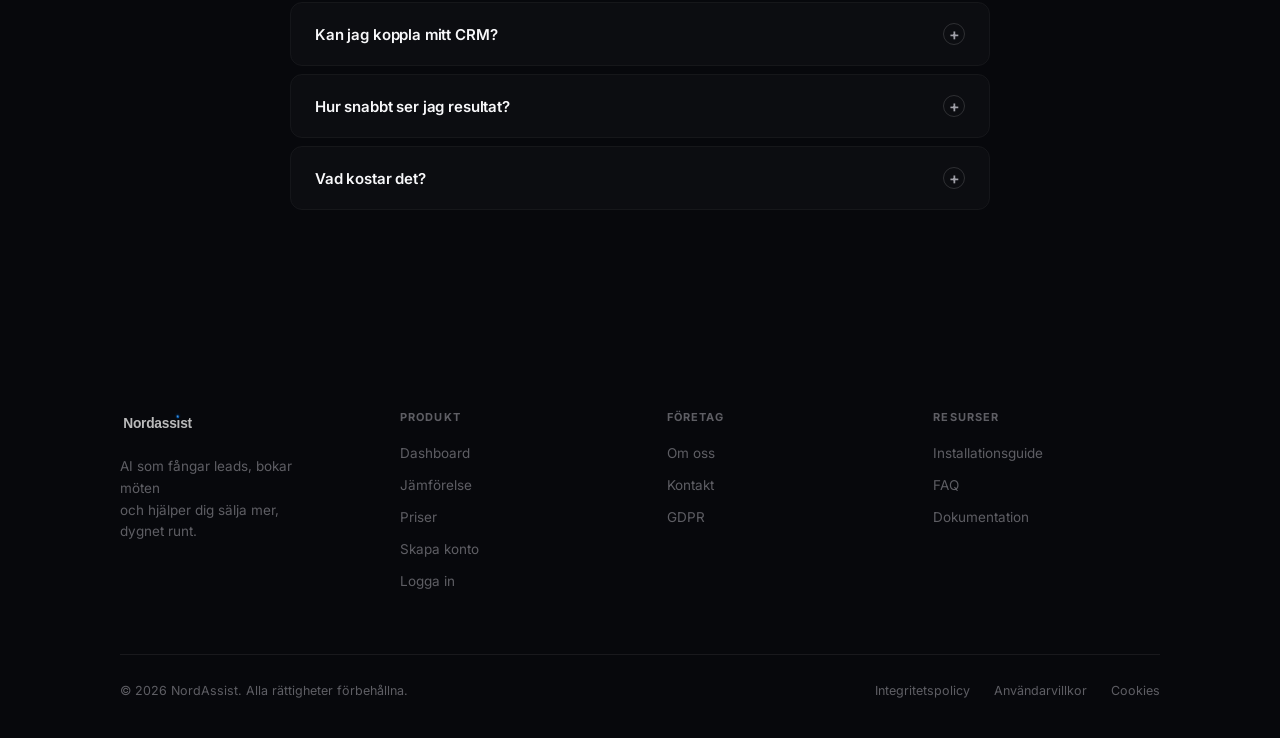
==== commit 4360dec5: "Refine story sections: 97% hook, pain sequence, dashboard intro - #hook: restructured with eyebrow "" ====
--- a/index.html
+++ b/index.html
@@ -201,16 +201,20 @@
      ③ PROBLEM HOOK
 ════════════════════════ -->
 <section id="hook" aria-label="Problemet">
-  <div class="w-xs" style="text-align:center">
+  <div class="w-xs hook-inner" style="text-align:center">
+    <div class="eyebrow r" style="margin-bottom:26px">Problemet</div>
     <div class="hook-stat r">
       <span>97</span><span style="font-size:.55em;color:var(--text-3)">%</span>
     </div>
     <p class="hook-label r r-d1">av dina besökare lämnar utan att höra av sig.</p>
     <div class="hook-divider" aria-hidden="true"></div>
-    <p class="lead r r-d2 hook-pain" style="text-align:center">
-      Du vet inte vilka de var.<br>Du kan inte följa upp.<br>De är borta.
-    </p>
-    <p class="r r-d3 hook-cta-line" style="margin-top:40px;">
+    <div class="hook-pain-seq" aria-label="Konsekvensen">
+      <p class="hook-pain-line r r-d1">Du vet inte vilka de var.</p>
+      <p class="hook-pain-line r r-d2">Du kan inte följa upp.</p>
+      <p class="hook-pain-line hook-pain-final r r-d3">De är borta.</p>
+    </div>
+    <div class="hook-turn r r-d4" aria-hidden="true"></div>
+    <p class="r r-d5 hook-cta-line">
       NordAssist ändrar på det.
     </p>
   </div>
@@ -224,12 +228,12 @@
 <section id="dashboard" style="padding-bottom:var(--sec);background:var(--bg)">
   <div class="w">
     <div class="dash-label-row r">
-      <div class="eyebrow" style="justify-content:center;margin-bottom:20px">Din dashboard</div>
+      <div class="eyebrow" style="justify-content:center;margin-bottom:22px">Din dashboard</div>
       <h2 class="h2" style="text-align:center;max-width:580px;margin:0 auto 14px">
-        Se exakt vem som är redo att köpa – i realtid
+        Se vilka besökare som är redo att köpa
       </h2>
       <p class="lead dash-lead-sm" style="text-align:center;max-width:360px;margin:0 auto">
-        Live data från riktiga besökare
+        Nova visar intresse, frågor och köpsignaler direkt i dashboarden.
       </p>
       <div class="dash-proof-nums">
         <span class="dash-proof-num">
--- a/style.css
+++ b/style.css
@@ -1728,6 +1728,51 @@
   background:linear-gradient(to bottom,transparent,rgba(255,255,255,.10),transparent);
 }
 
+/* ─────────────────────────────────────────
+   STORY REFINEMENT — 97% + sekvens + dashboard-övergång
+───────────────────────────────────────── */
+/* Atmosfär bakom 97:an — siffran blir en ljuskälla, sektionen mindre tom */
+#hook::before{
+  content:'';position:absolute;left:50%;top:6%;
+  transform:translateX(-50%);
+  width:min(760px,92vw);height:460px;border-radius:50%;
+  background:radial-gradient(circle,rgba(10,132,255,.10) 0%,rgba(10,132,255,.035) 45%,transparent 70%);
+  filter:blur(30px);
+  pointer-events:none;z-index:0;
+}
+.hook-inner{position:relative;z-index:1}
+
+/* Textsekvensen — tre rader som landar en i taget (befintligt .r-system) */
+.hook-pain-seq{display:flex;flex-direction:column;gap:14px}
+.hook-pain-line{
+  font-size:clamp(16px,1.8vw,20px);
+  line-height:1.5;
+  color:rgba(255,255,255,.55);
+  letter-spacing:-.01em;
+}
+/* Sista raden landar hårdast — ljusare + tyngre */
+.hook-pain-final{
+  color:rgba(255,255,255,.85);
+  font-weight:600;
+}
+/* Vändpunkten — en kort stråle som leder ögat till payoff-raden */
+.hook-turn{
+  width:1.5px;height:34px;margin:30px auto 26px;
+  background:linear-gradient(to bottom,transparent,rgba(10,132,255,.65));
+  box-shadow:0 0 8px rgba(10,132,255,.3);
+}
+.hook-cta-line{margin-top:0}
+
+/* Dashboard-bevisraden — glas-pill som håller ihop siffrorna */
+.dash-proof-nums{
+  display:inline-flex;
+  padding:16px 18px;
+  border:1px solid rgba(255,255,255,.07);
+  border-radius:20px;
+  background:rgba(255,255,255,.025);
+  box-shadow:inset 0 1px 0 rgba(255,255,255,.05),0 10px 34px rgba(0,0,0,.35);
+}
+
 /* ── Lightbox — glass + smooth spring ── */
 .lb-overlay{
   backdrop-filter:blur(0px);-webkit-backdrop-filter:blur(0px);
@@ -2078,6 +2123,10 @@
   .hook-divider{ height:40px; margin:28px auto }
   .hook-pain   { font-size:clamp(14px,3.8vw,17px)!important; line-height:2.0!important }
   .hook-cta-line{ font-size:clamp(16px,4.5vw,20px)!important }
+  #hook::before{ height:280px; filter:blur(22px); opacity:.8 }
+  .hook-pain-seq { gap:10px }
+  .hook-pain-line{ font-size:clamp(14px,3.9vw,17px) }
+  .hook-turn { height:24px; margin:22px auto 18px }
   .lead        { font-size:15.5px }
 
   /* ────────────────
@@ -2086,7 +2135,7 @@
   #dashboard { padding-bottom:var(--sec-m) }
   .dash-label-row { margin-bottom:28px }
   .dash-label-top { gap:8px; margin-bottom:14px; flex-wrap:wrap }
-  .dash-proof-nums { margin-top:22px; gap:0 }
+  .dash-proof-nums { margin-top:22px; gap:0; padding:12px 8px; border-radius:16px }
   .dash-proof-num  { padding:0 14px }
   .dash-proof-n    { font-size:clamp(18px,5vw,24px) }
   .dash-proof-l    { font-size:10px }
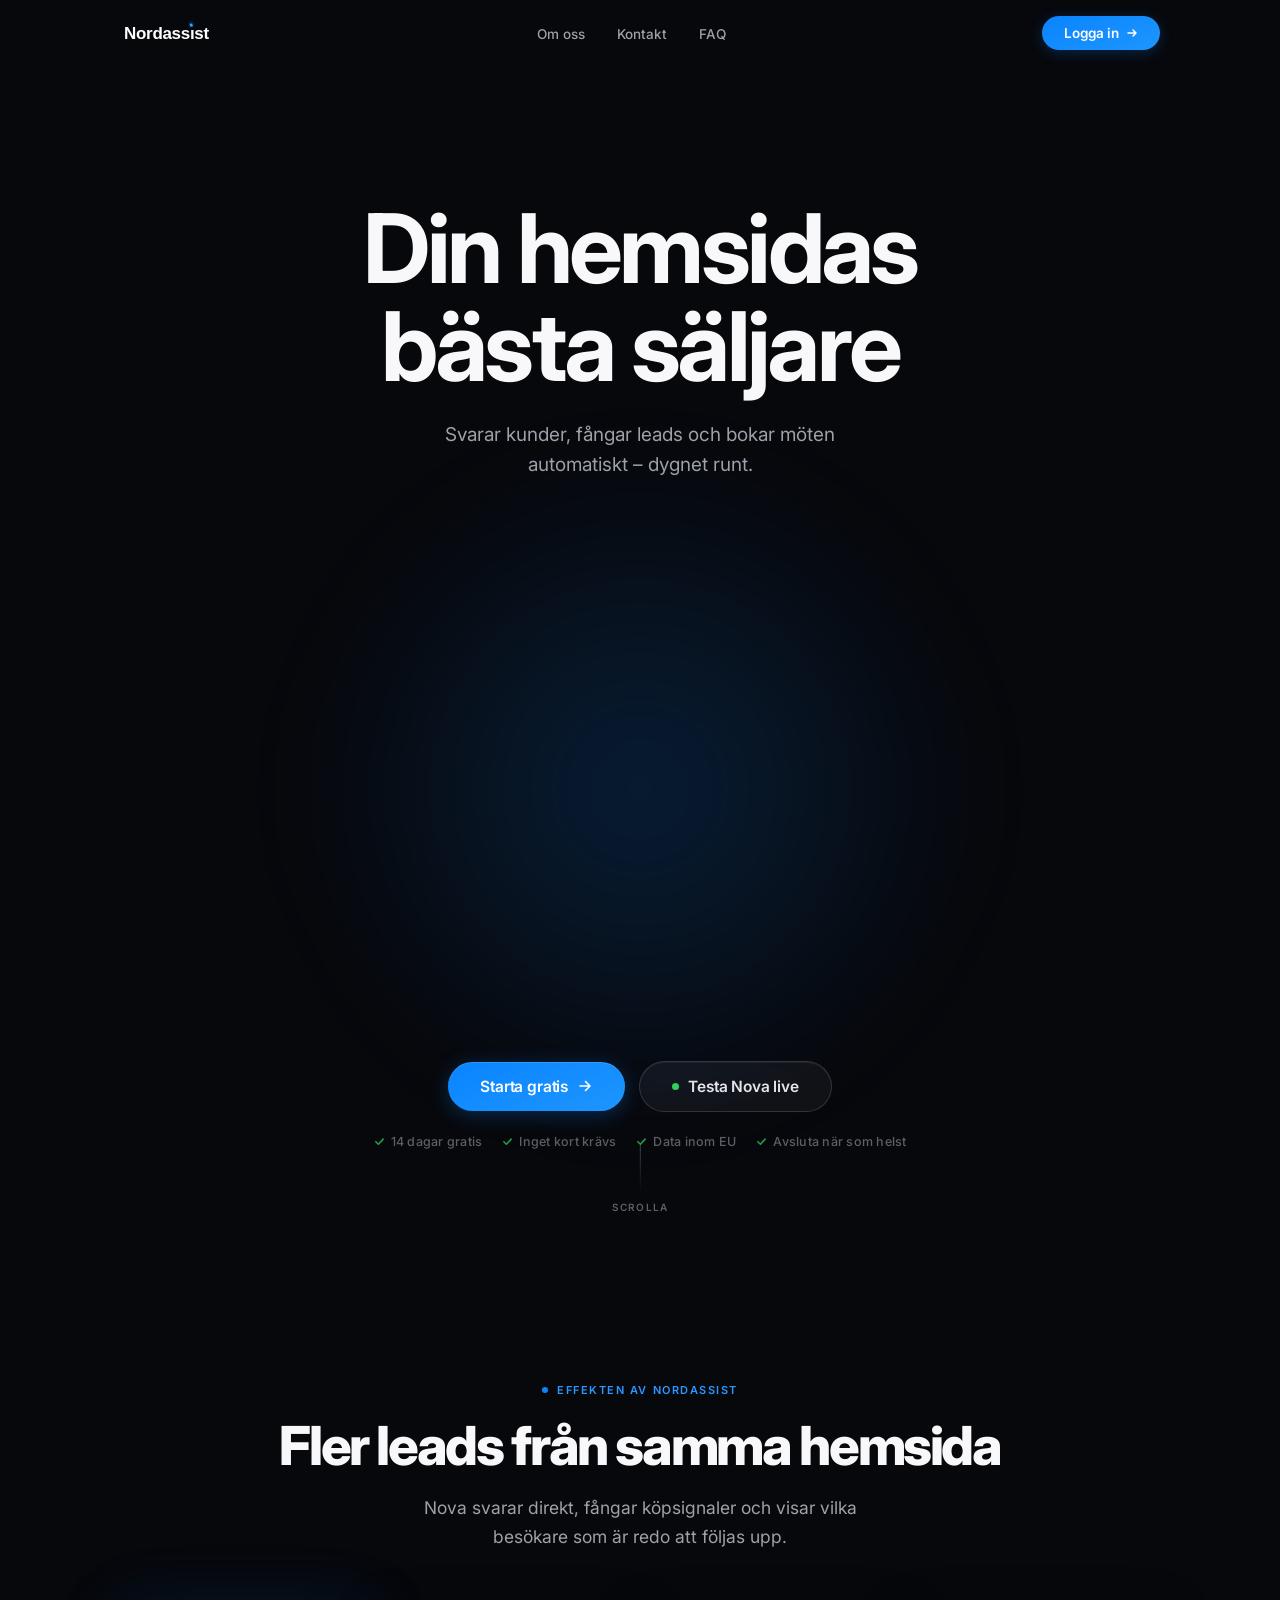
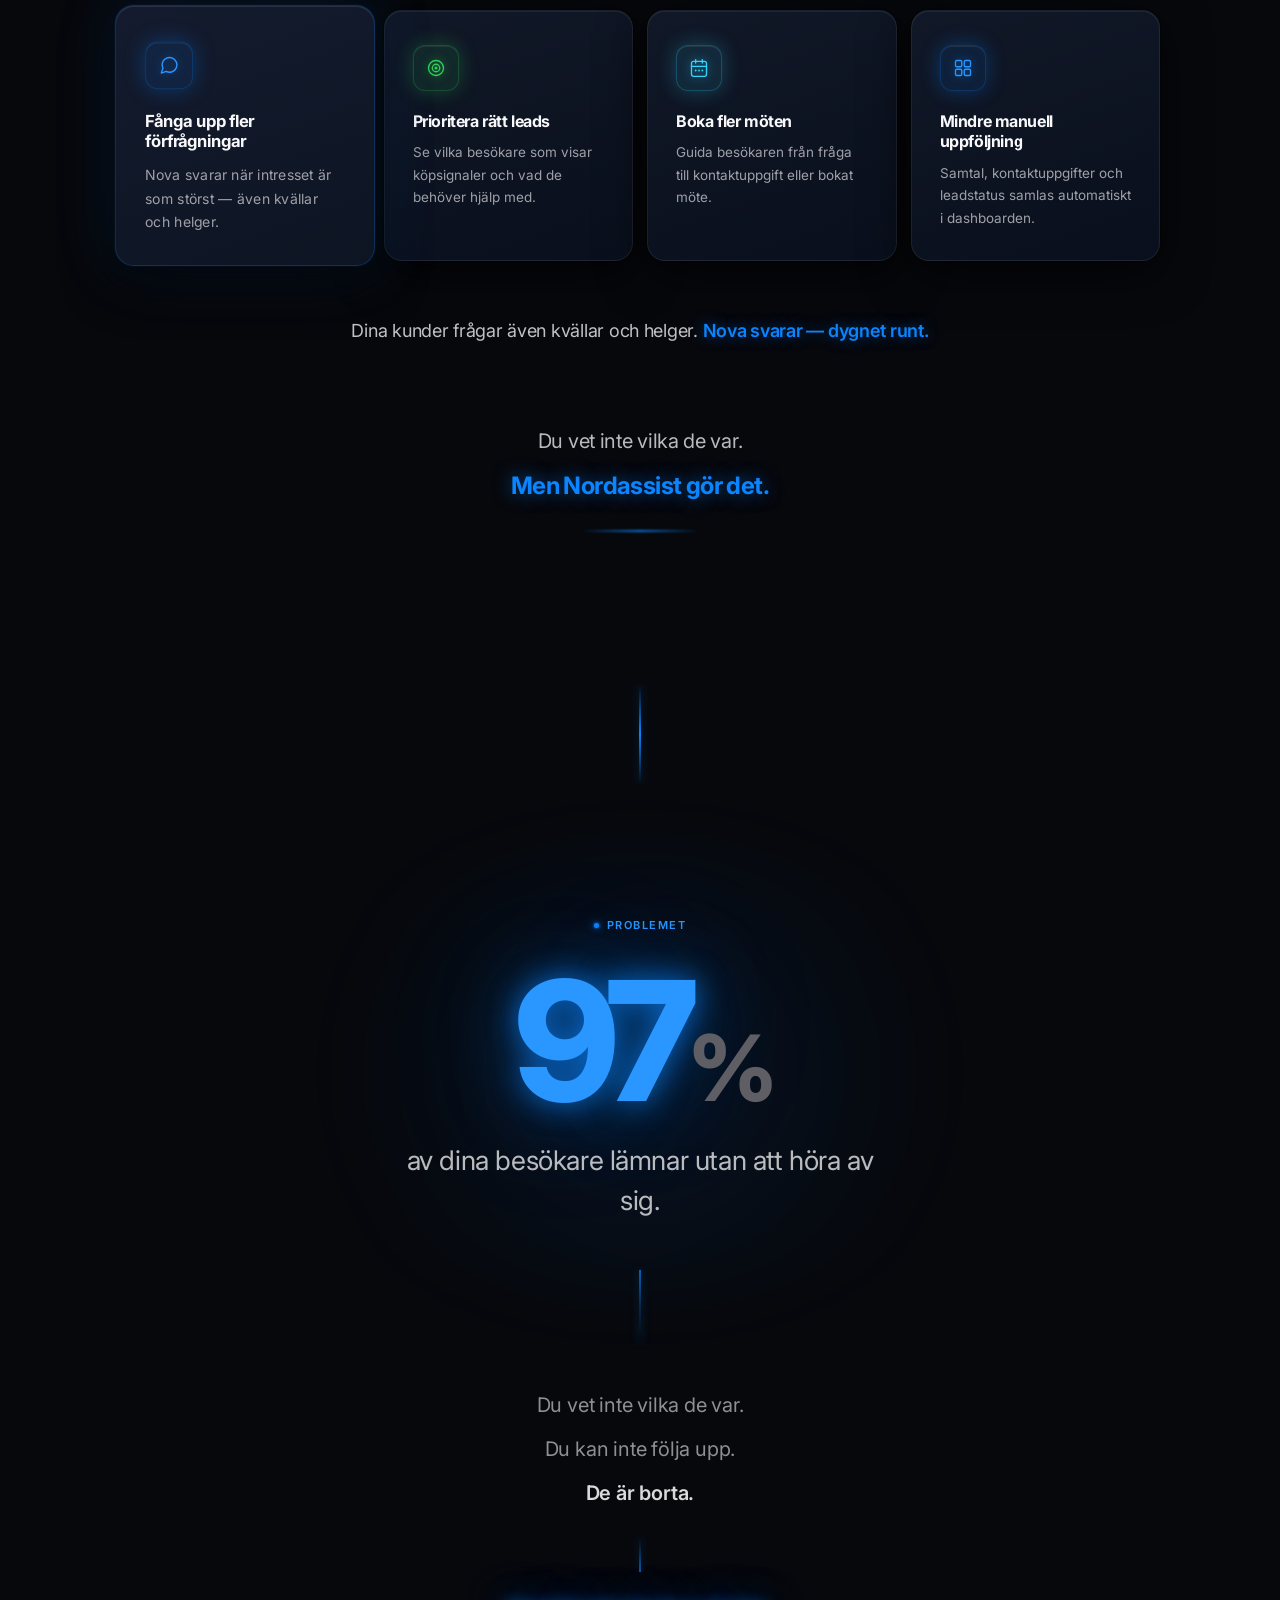
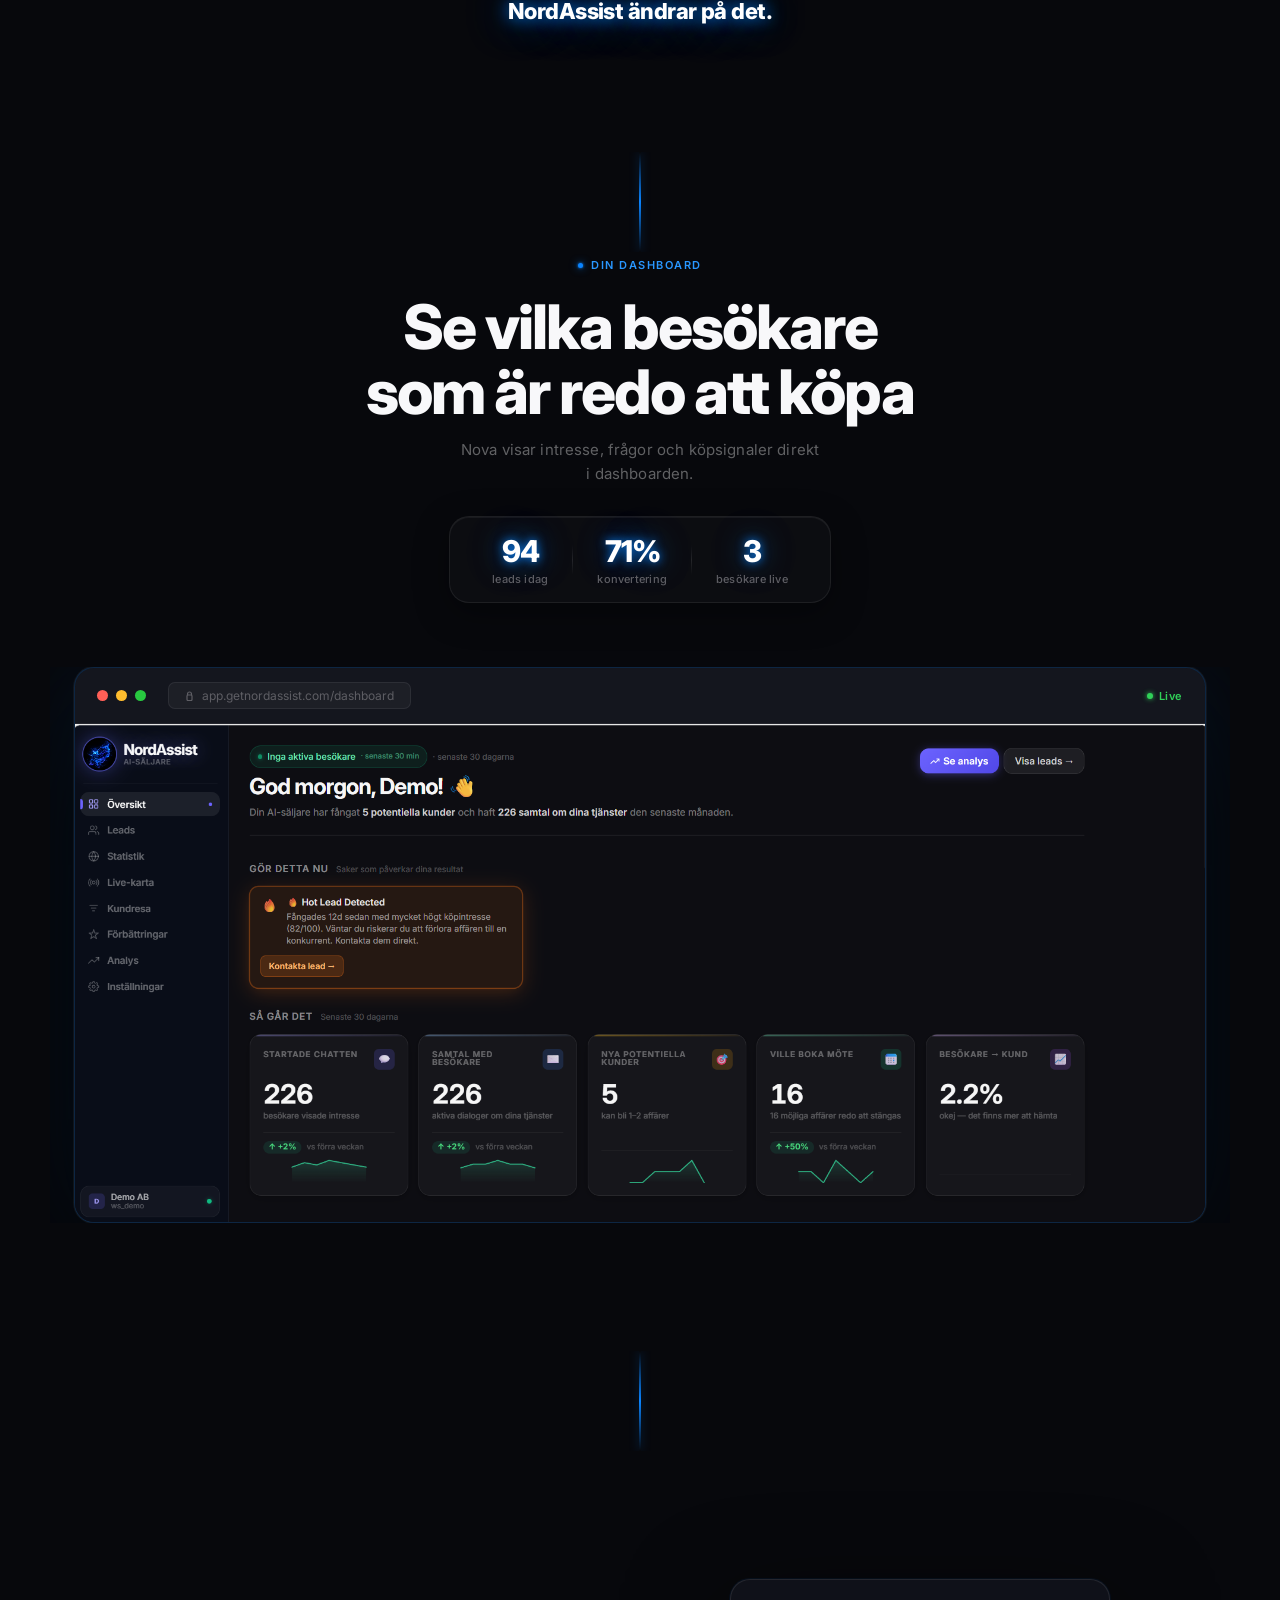
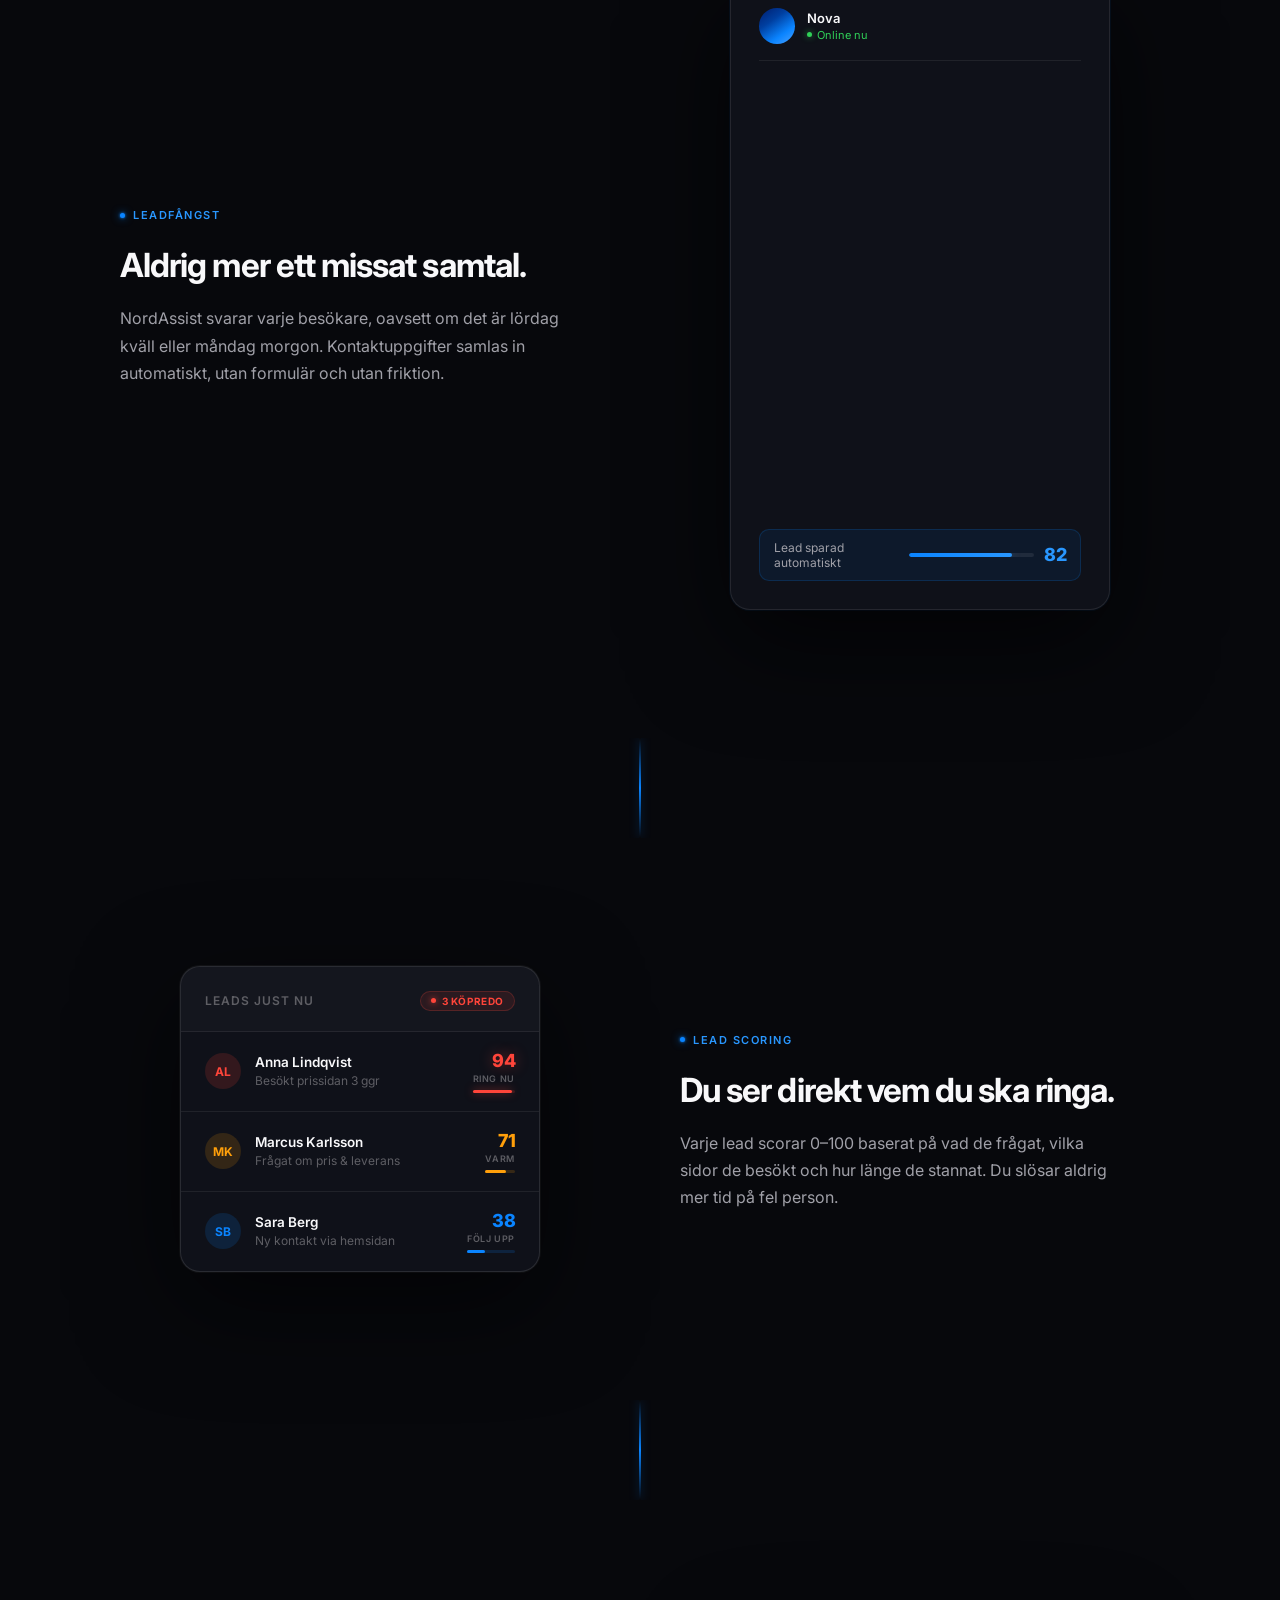
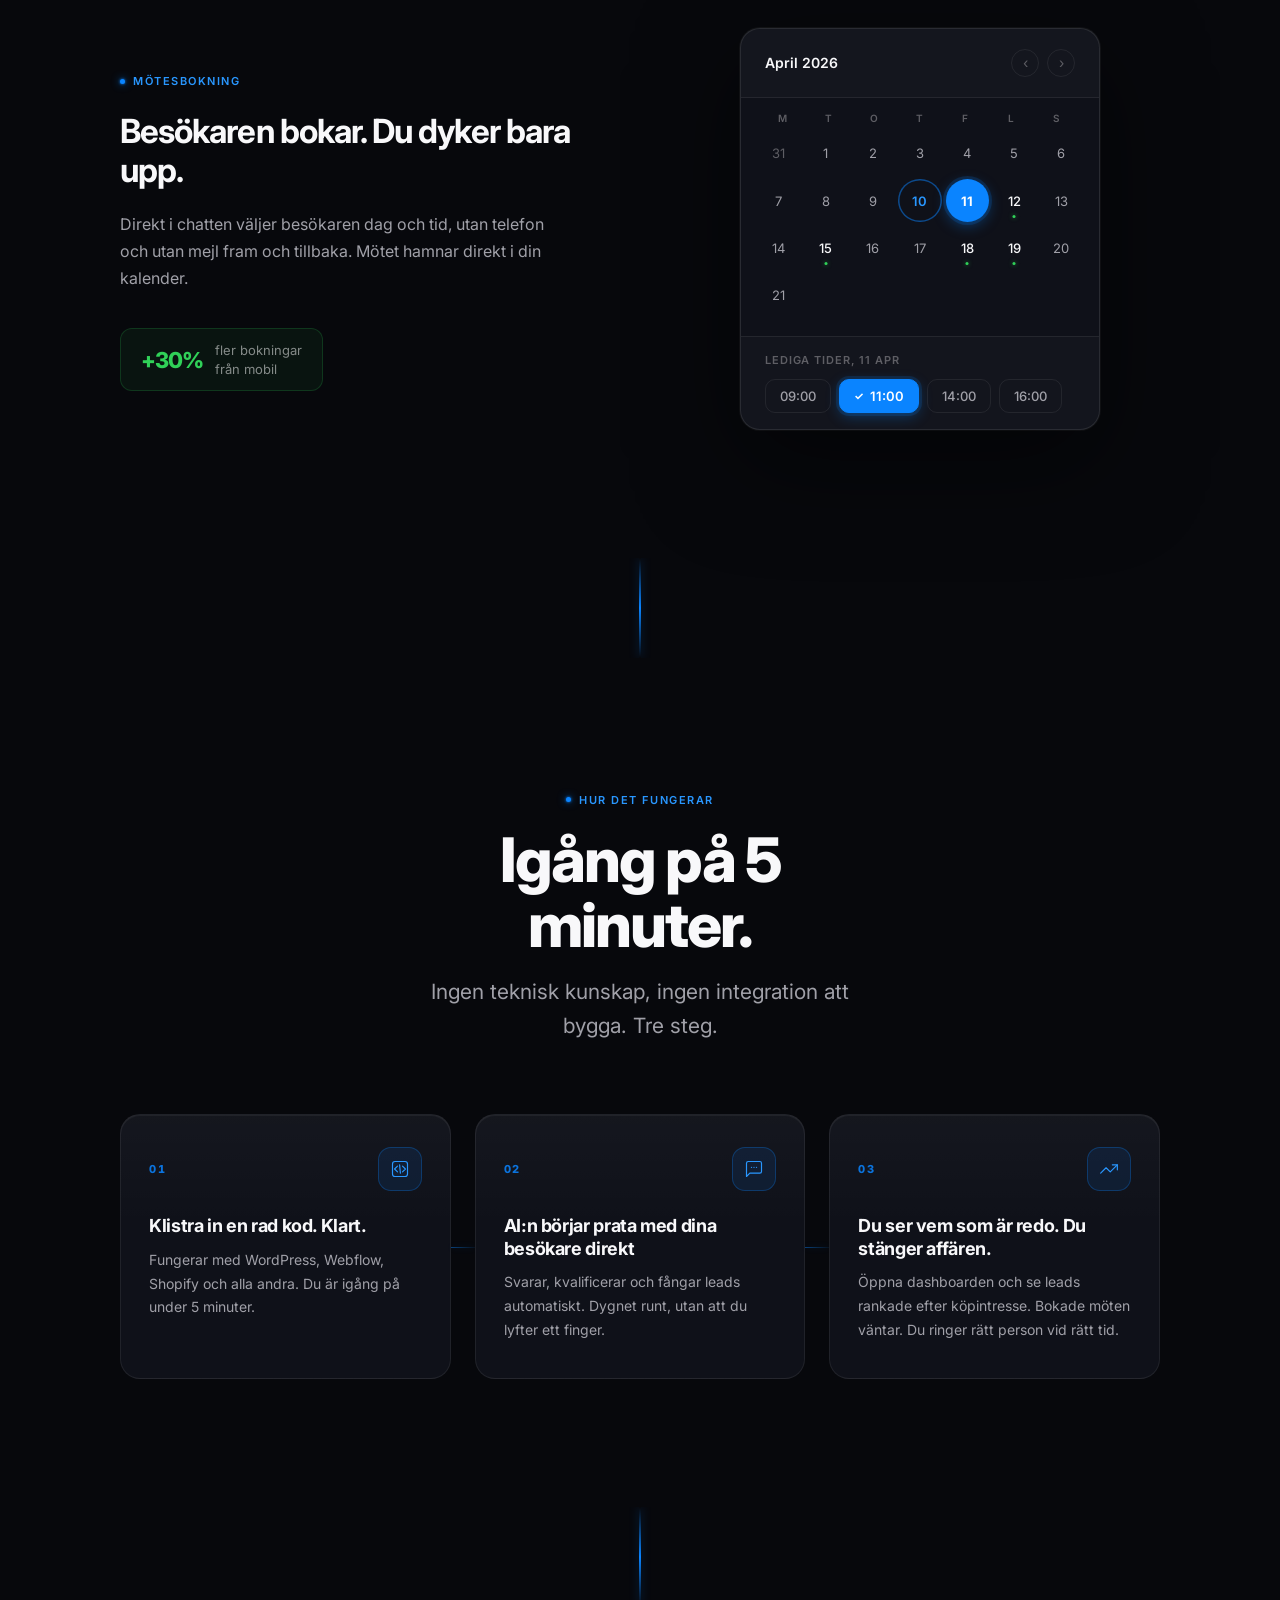
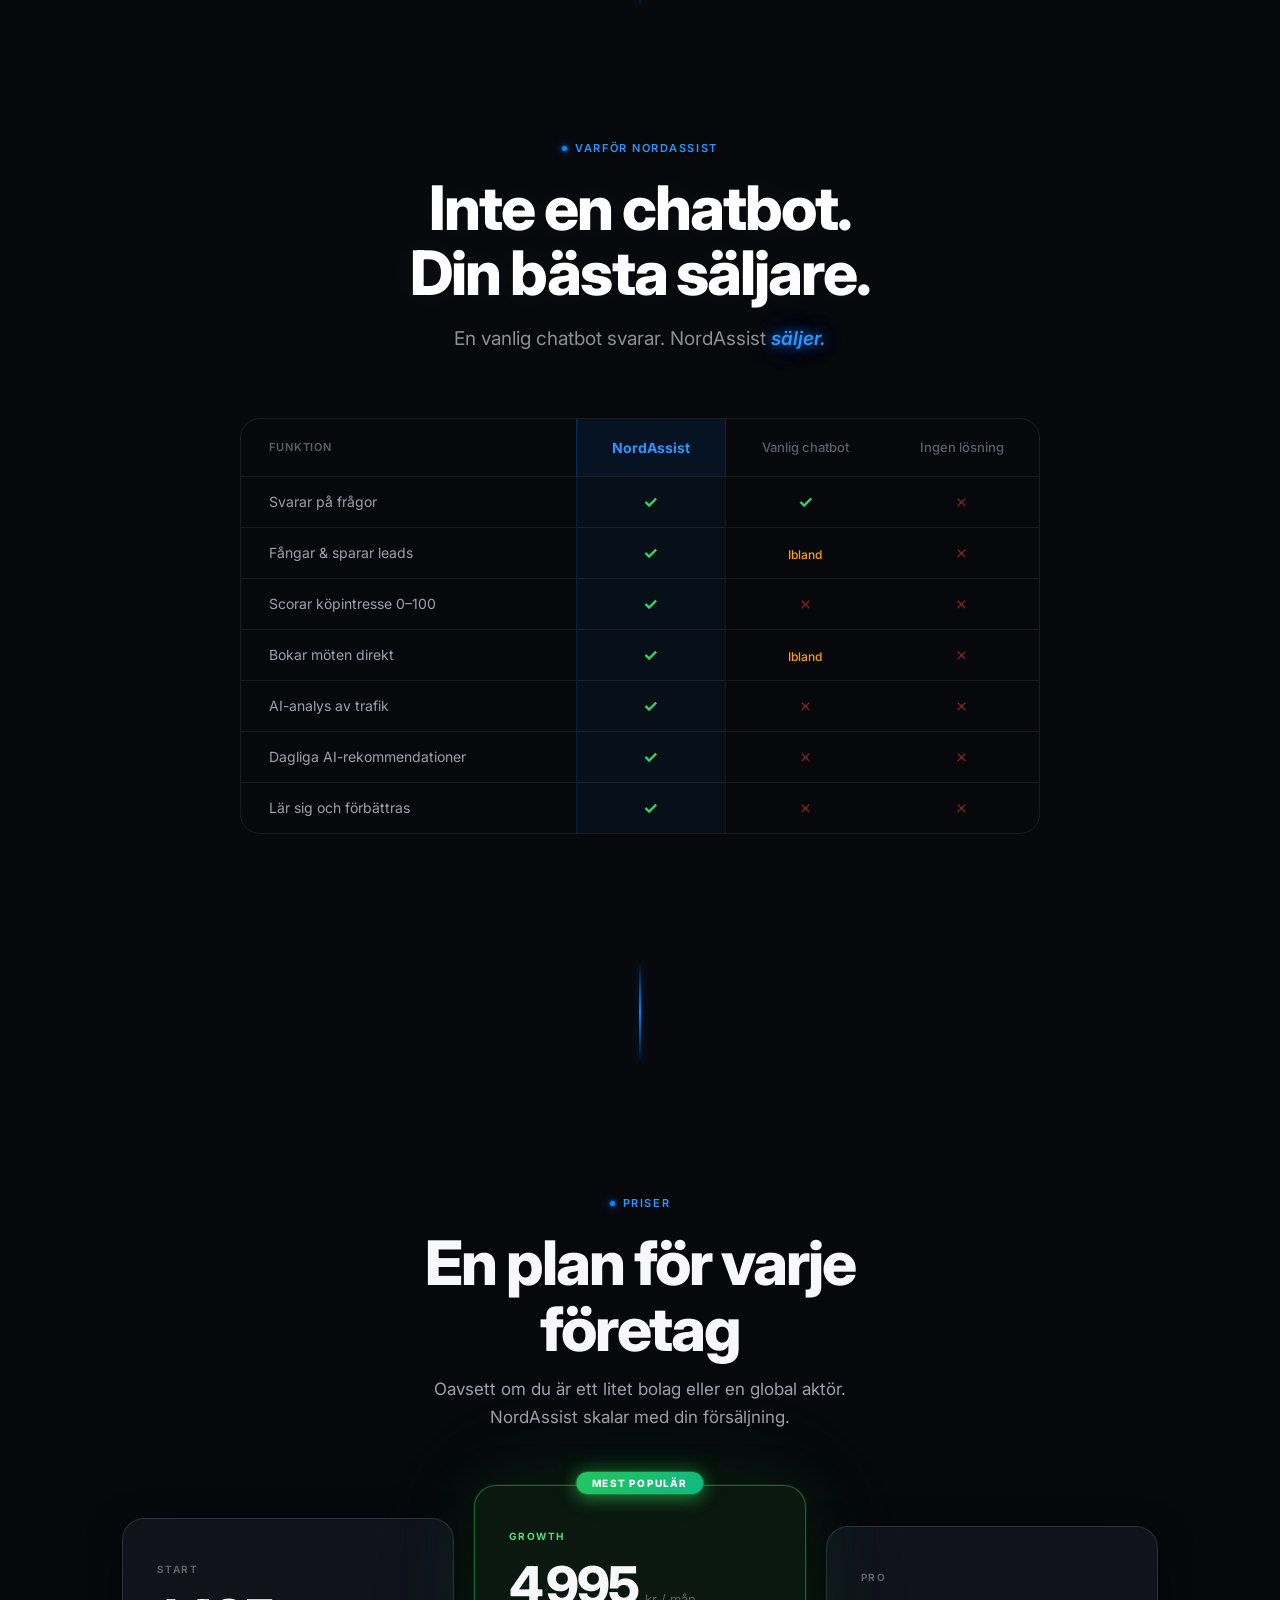
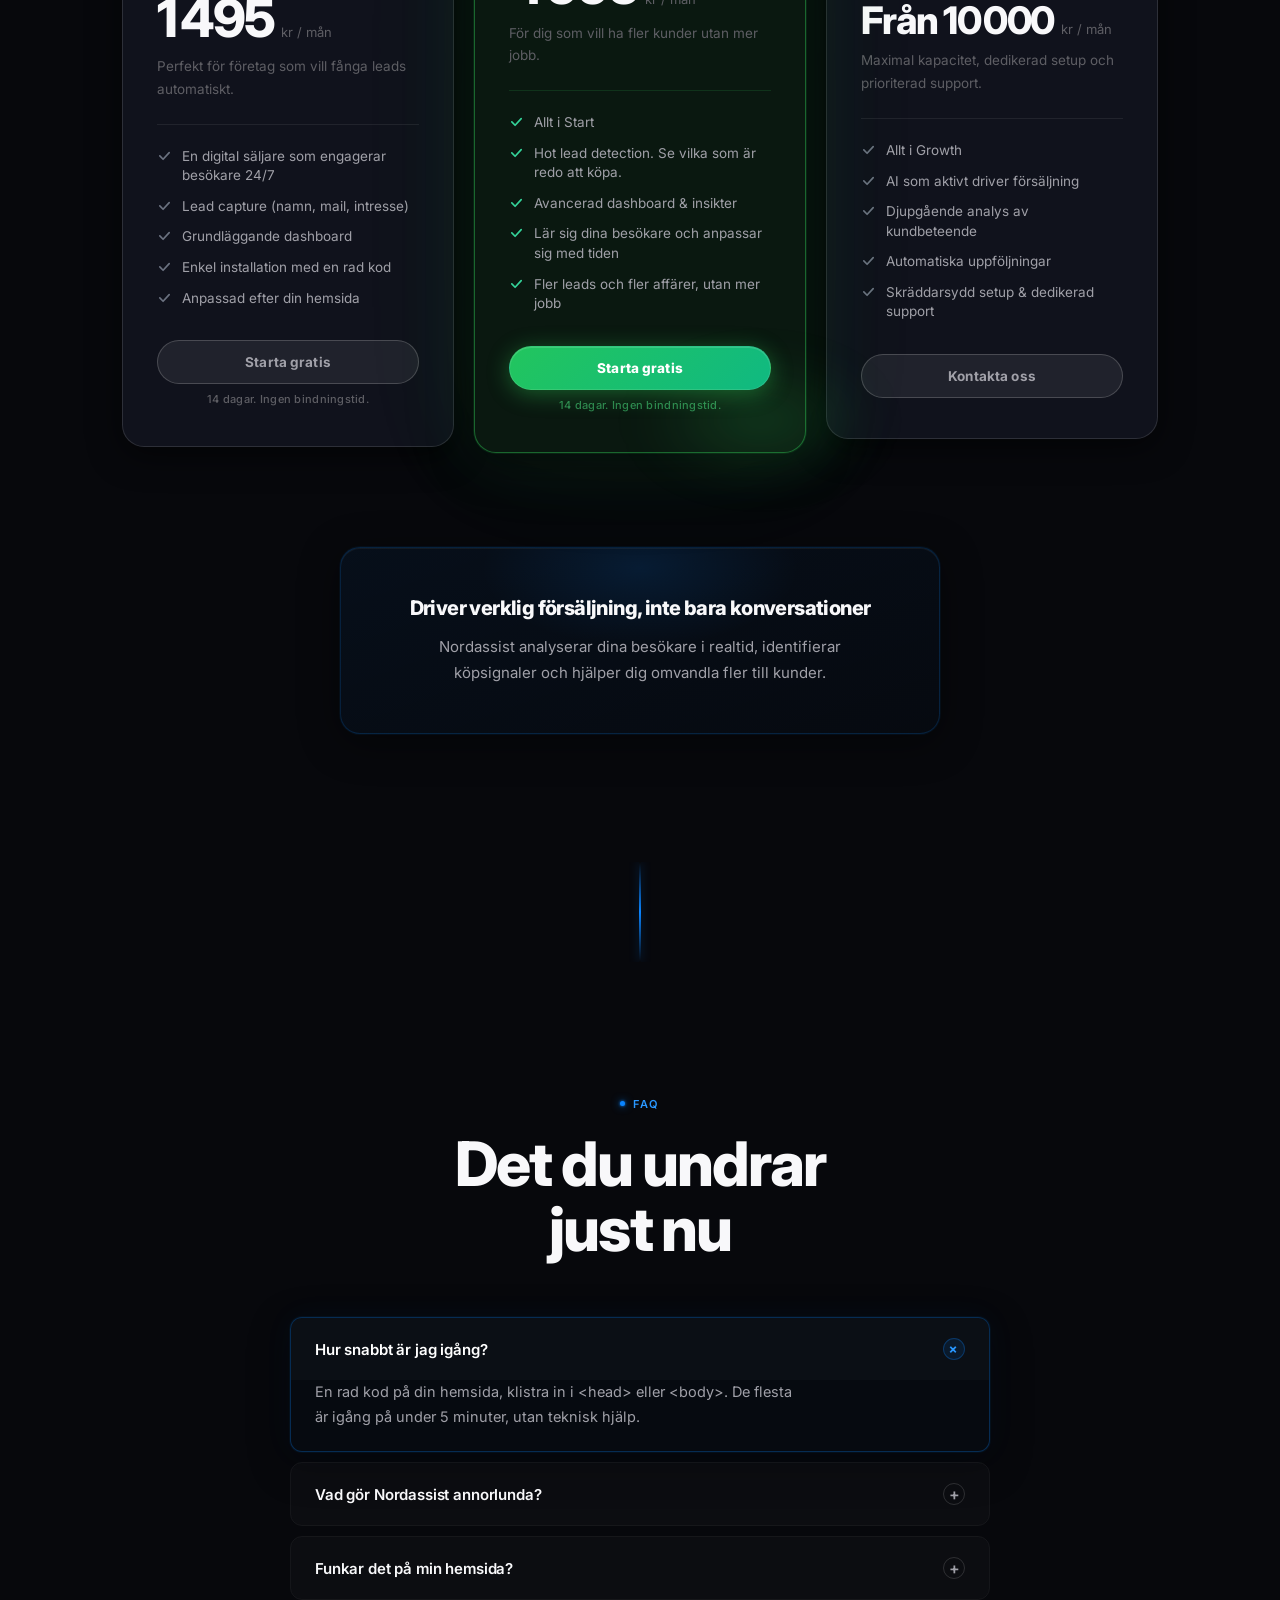
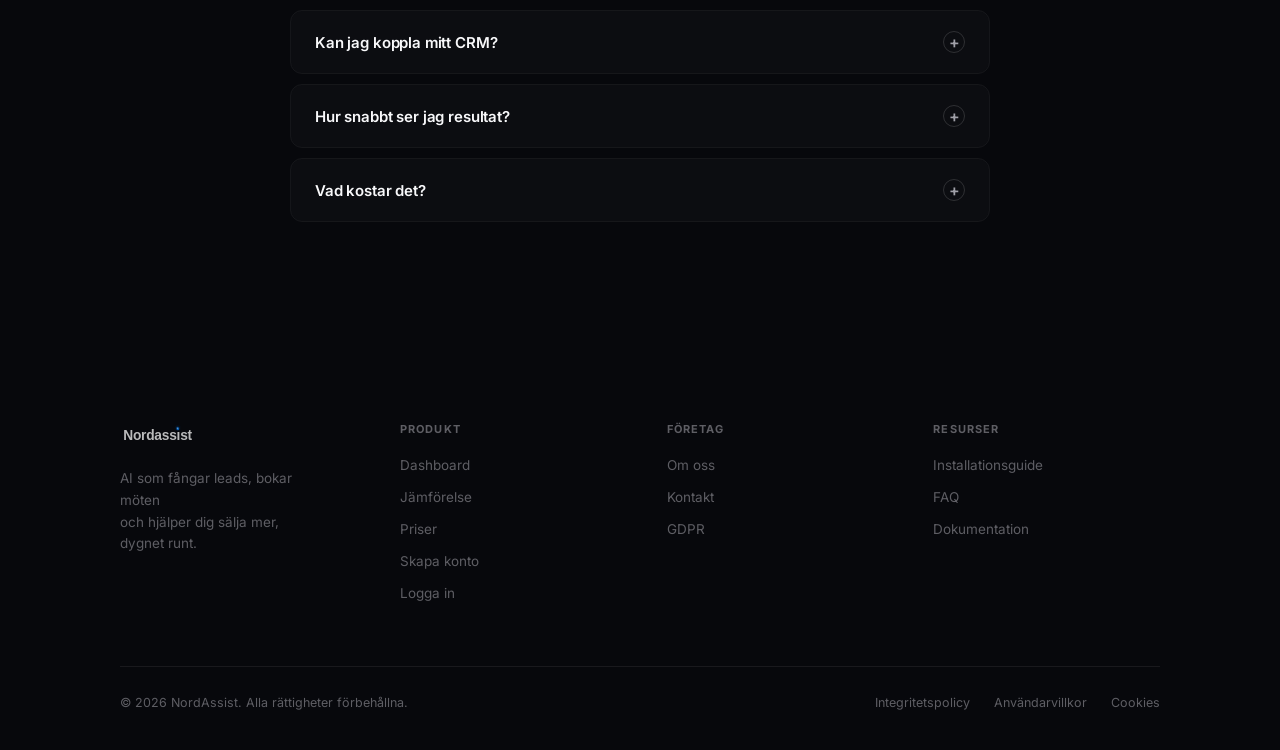
==== commit 5fcd3e33: "Polish feature sections: Nova chat header, lead scoring, booking, how-it-works, FAQ - Leadfångst: re" ====
--- a/index.html
+++ b/index.html
@@ -304,7 +304,7 @@
       <div class="feature-copy r">
         <div class="eyebrow" style="margin-bottom:24px">Leadfångst</div>
         <h3 id="feat1-title" class="h3" style="margin-bottom:20px">Aldrig mer ett missat samtal.</h3>
-        <p class="body" style="margin-bottom:36px;max-width:440px">
+        <p class="body" style="max-width:440px">
           NordAssist svarar varje besökare, oavsett om det är lördag kväll eller måndag morgon. Kontaktuppgifter samlas in automatiskt, utan formulär och utan friktion.
         </p>
       </div>
@@ -312,10 +312,14 @@
       <div class="feature-visual r r-d1" aria-hidden="true">
         <div class="chat-mock">
           <div class="chat-header">
-            <div class="chat-avatar">N</div>
+            <div class="chat-avatar">
+              <video class="chat-avatar-video" autoplay muted loop playsinline tabindex="-1">
+                <source src="./assets/ai-avatar.mp4" type="video/mp4">
+              </video>
+            </div>
             <div class="chat-header-info">
-              <div class="chat-name">NordAssist</div>
-              <div class="chat-status">Online · Svarar direkt</div>
+              <div class="chat-name">Nova</div>
+              <div class="chat-status">Online nu</div>
             </div>
           </div>
           <div class="chat-messages">
@@ -354,7 +358,7 @@
       <div class="feature-copy r">
         <div class="eyebrow" style="margin-bottom:24px">Lead scoring</div>
         <h3 id="feat2-title" class="h3" style="margin-bottom:20px">Du ser direkt vem du ska ringa.</h3>
-        <p class="body" style="margin-bottom:36px;max-width:440px">
+        <p class="body" style="max-width:440px">
           Varje lead scorar 0–100 baserat på vad de frågat, vilka sidor de besökt och hur länge de stannat. Du slösar aldrig mer tid på fel person.
         </p>
       </div>
@@ -363,7 +367,7 @@
         <div class="lead-mock">
           <div class="lead-mock-header">
             <div class="lead-mock-title">Leads just nu</div>
-            <div class="lead-hot-badge">🔥 3 köpredo</div>
+            <div class="lead-hot-badge"><span class="lead-hot-dot" aria-hidden="true"></span>3 köpredo</div>
           </div>
 
           <div class="lead-item">
@@ -373,9 +377,9 @@
               <div class="lead-company">Besökt prissidan 3 ggr</div>
             </div>
             <div class="lead-score">
-              <div class="lead-score-num" style="color:#FF453A">94</div>
+              <div class="lead-score-num" style="color:#FF453A;text-shadow:0 0 14px rgba(255,69,58,.38)">94</div>
               <div class="lead-score-sub">Ring nu</div>
-              <div class="lead-bar" style="background:rgba(255,69,58,.3)"><div style="width:94%;height:100%;background:#FF453A;border-radius:2px"></div></div>
+              <div class="lead-bar" style="background:rgba(255,69,58,.16)"><div style="width:94%;height:100%;background:#FF453A;border-radius:2px;box-shadow:0 0 8px rgba(255,69,58,.5)"></div></div>
             </div>
           </div>
 
@@ -388,7 +392,7 @@
             <div class="lead-score">
               <div class="lead-score-num" style="color:#FF9F0A">71</div>
               <div class="lead-score-sub">Varm</div>
-              <div class="lead-bar" style="background:rgba(255,159,10,.3)"><div style="width:71%;height:100%;background:#FF9F0A;border-radius:2px"></div></div>
+              <div class="lead-bar" style="background:rgba(255,159,10,.16)"><div style="width:71%;height:100%;background:#FF9F0A;border-radius:2px"></div></div>
             </div>
           </div>
 
@@ -401,7 +405,7 @@
             <div class="lead-score">
               <div class="lead-score-num" style="color:#0A84FF">38</div>
               <div class="lead-score-sub">Följ upp</div>
-              <div class="lead-bar" style="background:rgba(10,132,255,.3)"><div style="width:38%;height:100%;background:#0A84FF;border-radius:2px"></div></div>
+              <div class="lead-bar" style="background:rgba(10,132,255,.16)"><div style="width:38%;height:100%;background:#0A84FF;border-radius:2px"></div></div>
             </div>
           </div>
         </div>
@@ -454,7 +458,7 @@
             <div class="cal-cell">5</div><div class="cal-cell">6</div>
             <div class="cal-cell">7</div><div class="cal-cell">8</div>
             <div class="cal-cell">9</div><div class="cal-cell today">10</div>
-            <div class="cal-cell available">11</div>
+            <div class="cal-cell selected">11</div>
             <div class="cal-cell available">12</div>
             <div class="cal-cell">13</div>
             <div class="cal-cell">14</div>
--- a/style.css
+++ b/style.css
@@ -1804,9 +1804,20 @@
   border-color:rgba(255,255,255,.09);
   box-shadow:0 32px 100px rgba(0,0,0,.65),0 0 0 1px rgba(10,132,255,.08);
 }
+/* Nova-avatar — samma levande logga som riktiga widgeten (widget.js #na-avatar) */
 .chat-avatar{
-  background:linear-gradient(135deg,#0A84FF 0%,#5E5CE6 100%);
-  box-shadow:0 0 10px rgba(10,132,255,.28);
+  background:linear-gradient(145deg,#001d6e,#003fa0 35%,#0A84FF 70%,#4DA3FF);
+  overflow:hidden;position:relative;
+  animation:chatAvatarGlow 4s ease-in-out infinite;
+}
+.chat-avatar-video{
+  position:absolute;inset:0;width:100%;height:100%;
+  object-fit:cover;border-radius:50%;display:block;
+}
+/* Widgetens na-avatar-glow, ring-nivåer anpassade till mörk yta */
+@keyframes chatAvatarGlow{
+  0%,100%{box-shadow:0 0 0 1px rgba(255,255,255,.14),0 0 0 3px rgba(10,132,255,.22),0 0 16px rgba(10,132,255,.20);transform:scale(1)}
+  50%    {box-shadow:0 0 0 1px rgba(255,255,255,.22),0 0 0 4px rgba(10,132,255,.38),0 0 26px rgba(10,132,255,.32);transform:scale(1.03)}
 }
 .chat-bubble-ai{
   background:var(--surface);
@@ -1848,6 +1859,43 @@
 .feature-visual:hover .cal-mock{
   transform:translateY(-3px);
   box-shadow:0 48px 120px rgba(0,0,0,.7),0 0 0 1px rgba(10,132,255,.1);
+}
+
+/* ─────────────────────────────────────────
+   FEATURE POLISH — Leadfångst + Lead scoring
+───────────────────────────────────────── */
+/* Chat-status: doten lever, som övriga live-indikatorer på sidan */
+.chat-status::before{
+  box-shadow:0 0 6px rgba(48,209,88,.7);
+  animation:livebeat 2.4s ease-in-out infinite;
+}
+/* Score-staplar fyller vänster→höger när kortet revealas — en gång, staggered */
+.chat-score-fill,
+.lead-bar > div{
+  transform-origin:left;
+  transform:scaleX(0);
+  transition:transform .9s var(--ease-out);
+}
+.feature-visual.in .chat-score-fill{ transform:scaleX(1); transition-delay:.55s }
+.feature-visual.in .lead-bar > div { transform:scaleX(1) }
+.feature-visual.in .lead-item:nth-child(2) .lead-bar > div{ transition-delay:.4s }
+.feature-visual.in .lead-item:nth-child(3) .lead-bar > div{ transition-delay:.55s }
+.feature-visual.in .lead-item:nth-child(4) .lead-bar > div{ transition-delay:.7s }
+/* Chat-kortets score-fill — lyser inifrån */
+.chat-score-fill{ box-shadow:0 0 10px rgba(10,132,255,.4) }
+/* Status-mikroetiketter i score-kortet — systemkänsla */
+.lead-score-sub{
+  font-size:9px;font-weight:600;
+  text-transform:uppercase;letter-spacing:.07em;
+  margin-top:2px;
+}
+/* Köpredo-badge — pulserande dot i stället för emoji */
+.lead-hot-badge{display:inline-flex;align-items:center;gap:6px}
+.lead-hot-dot{
+  width:5px;height:5px;border-radius:50%;flex-shrink:0;
+  background:#FF453A;
+  box-shadow:0 0 6px rgba(255,69,58,.8);
+  animation:livebeat 2.2s ease-in-out infinite;
 }
 
 /* ── Feature sections — unified background for seamless flow ── */
@@ -1902,6 +1950,129 @@
 .faq-item{transition:border-color var(--dur-micro) var(--ease)}
 .faq-q{font-size:15px;letter-spacing:-.01em;transition:background var(--dur-micro) var(--ease)}
 .faq-a{font-size:14.5px;color:var(--text-2);line-height:1.7}
+
+/* ─────────────────────────────────────────
+   FINAL POLISH — Mötesbokning · 5 minuter · FAQ
+───────────────────────────────────────── */
+
+/* ── Kalendern: vald dag → vald tid, samma logik som riktiga bokningsflödet ── */
+.cal-header{background:rgba(255,255,255,.02)}
+.cal-nav-btn:hover{background:rgba(255,255,255,.05)}
+.cal-cell{position:relative}
+/* Idag: ring — den solida fyllningen är reserverad för valet */
+.cal-cell.today{
+  background:transparent;
+  box-shadow:inset 0 0 0 1.5px rgba(10,132,255,.5);
+  color:var(--blue-2);font-weight:600;
+}
+/* Lediga dagar: diskret grön dot under siffran i stället för gröna plattor */
+.cal-cell.available{
+  background:transparent;color:var(--text);font-weight:500;
+}
+.cal-cell.available::after{
+  content:'';position:absolute;bottom:4px;left:50%;transform:translateX(-50%);
+  width:3px;height:3px;border-radius:50%;
+  background:var(--green);
+  box-shadow:0 0 4px rgba(48,209,88,.6);
+}
+/* Vald dag: solid blå med glöd — kopplar gridden till tidslistan */
+.cal-cell.selected{
+  background:var(--blue);color:#fff;font-weight:700;
+  box-shadow:0 0 0 3px rgba(10,132,255,.16),0 4px 14px rgba(10,132,255,.35);
+}
+/* Tider: mjukare chips, vald tid får ✓ och samma glöd som dagen */
+.cal-slot{border-radius:10px;padding:8px 14px}
+.cal-slot.selected{
+  display:inline-flex;align-items:center;gap:6px;font-weight:600;
+  box-shadow:0 0 0 3px rgba(10,132,255,.14),0 4px 14px rgba(10,132,255,.3);
+}
+.cal-slot.selected::before{content:'✓';font-size:11px;font-weight:700}
+.cal-slot-list{background:rgba(255,255,255,.015)}
+/* Reveal-sekvens: dagen väljs, sedan tiden — kortet visar hela flödet självt */
+.feature-visual .cal-cell.selected{
+  background:transparent;color:var(--text-2);font-weight:500;box-shadow:none;
+  transition:background .45s var(--ease),color .45s var(--ease),
+             font-weight 0s .45s,box-shadow .45s var(--ease);
+  transition-delay:.5s;
+}
+.feature-visual.in .cal-cell.selected{
+  background:var(--blue);color:#fff;font-weight:700;
+  box-shadow:0 0 0 3px rgba(10,132,255,.16),0 4px 14px rgba(10,132,255,.35);
+}
+.feature-visual .cal-slot.selected{
+  background:transparent;border-color:var(--border);color:var(--text-2);box-shadow:none;
+  transition:background .45s var(--ease),border-color .45s var(--ease),
+             color .45s var(--ease),box-shadow .45s var(--ease);
+  transition-delay:.9s;
+}
+.feature-visual.in .cal-slot.selected{
+  background:var(--blue);border-color:var(--blue);color:#fff;
+  box-shadow:0 0 0 3px rgba(10,132,255,.14),0 4px 14px rgba(10,132,255,.3);
+}
+.feature-visual .cal-slot.selected::before{opacity:0;transition:opacity .3s var(--ease) .9s}
+.feature-visual.in .cal-slot.selected::before{opacity:1}
+
+/* ── Igång på 5 minuter ── */
+/* Kort: glaskant upptill + svagt ljus uppifrån */
+.how-step-inner{
+  background:linear-gradient(180deg,rgba(255,255,255,.025),rgba(255,255,255,0) 42%),var(--bg-float);
+  box-shadow:inset 0 1px 0 rgba(255,255,255,.05);
+}
+.how-step:hover .how-step-inner{
+  box-shadow:inset 0 1px 0 rgba(255,255,255,.07),
+             0 0 0 1px rgba(10,132,255,.08),0 24px 60px rgba(0,0,0,.4),0 0 40px rgba(10,132,255,.08);
+}
+/* Korten landar ett i taget — 01 → 02 → 03 */
+.how-steps .how-step{
+  opacity:0;transform:translateY(16px);
+  transition:opacity .6s var(--ease-out),transform .6s var(--ease-out);
+}
+.how-steps.in .how-step{opacity:1;transform:none}
+.how-steps.in .how-step:nth-child(2){transition-delay:.12s}
+.how-steps.in .how-step:nth-child(3){transition-delay:.24s}
+/* Connectors: överbryggar nu faktiskt gapet mellan korten */
+.how-connector{
+  position:absolute;top:50%;right:-24px;
+  width:24px;padding:0;margin:0;
+}
+.how-connector::after{
+  width:100%;height:1.5px;
+  background:linear-gradient(90deg,rgba(10,132,255,.45),rgba(10,132,255,.08));
+  box-shadow:0 0 6px rgba(10,132,255,.2);
+}
+
+/* ── FAQ — djup, mjukare öppning, läsbar textbredd ── */
+.faq-list{gap:10px}
+.faq-item{
+  transition:border-color var(--dur-hover) var(--ease),
+             box-shadow var(--dur-hover) var(--ease),
+             background var(--dur-hover) var(--ease);
+}
+.faq-item:hover{border-color:rgba(255,255,255,.13)}
+.faq-item.open{
+  border-color:var(--blue-border);
+  background:rgba(10,132,255,.02);
+  box-shadow:0 0 0 1px rgba(10,132,255,.06),0 12px 40px rgba(0,0,0,.35),0 0 30px rgba(10,132,255,.05);
+}
+.faq-item.open .faq-q{color:#fff}
+.faq-icon{
+  transition:transform .32s var(--ease-out),
+             background var(--dur-hover) var(--ease),
+             border-color var(--dur-hover) var(--ease),
+             color var(--dur-hover) var(--ease);
+}
+.faq-q:hover .faq-icon{border-color:rgba(255,255,255,.28);color:var(--text)}
+.faq-a{
+  max-width:60ch;
+  opacity:0;transform:translateY(-4px);
+  transition:max-height .42s var(--ease-out),padding .3s var(--ease),
+             opacity .28s var(--ease),transform .34s var(--ease-out);
+}
+.faq-item.open .faq-a{
+  opacity:1;transform:none;
+  transition:max-height .5s var(--ease-out),padding .3s var(--ease),
+             opacity .4s var(--ease) .1s,transform .45s var(--ease-out) .08s;
+}
 
 /* ── CTA section ── */
 .cta-orb{ display:none }
